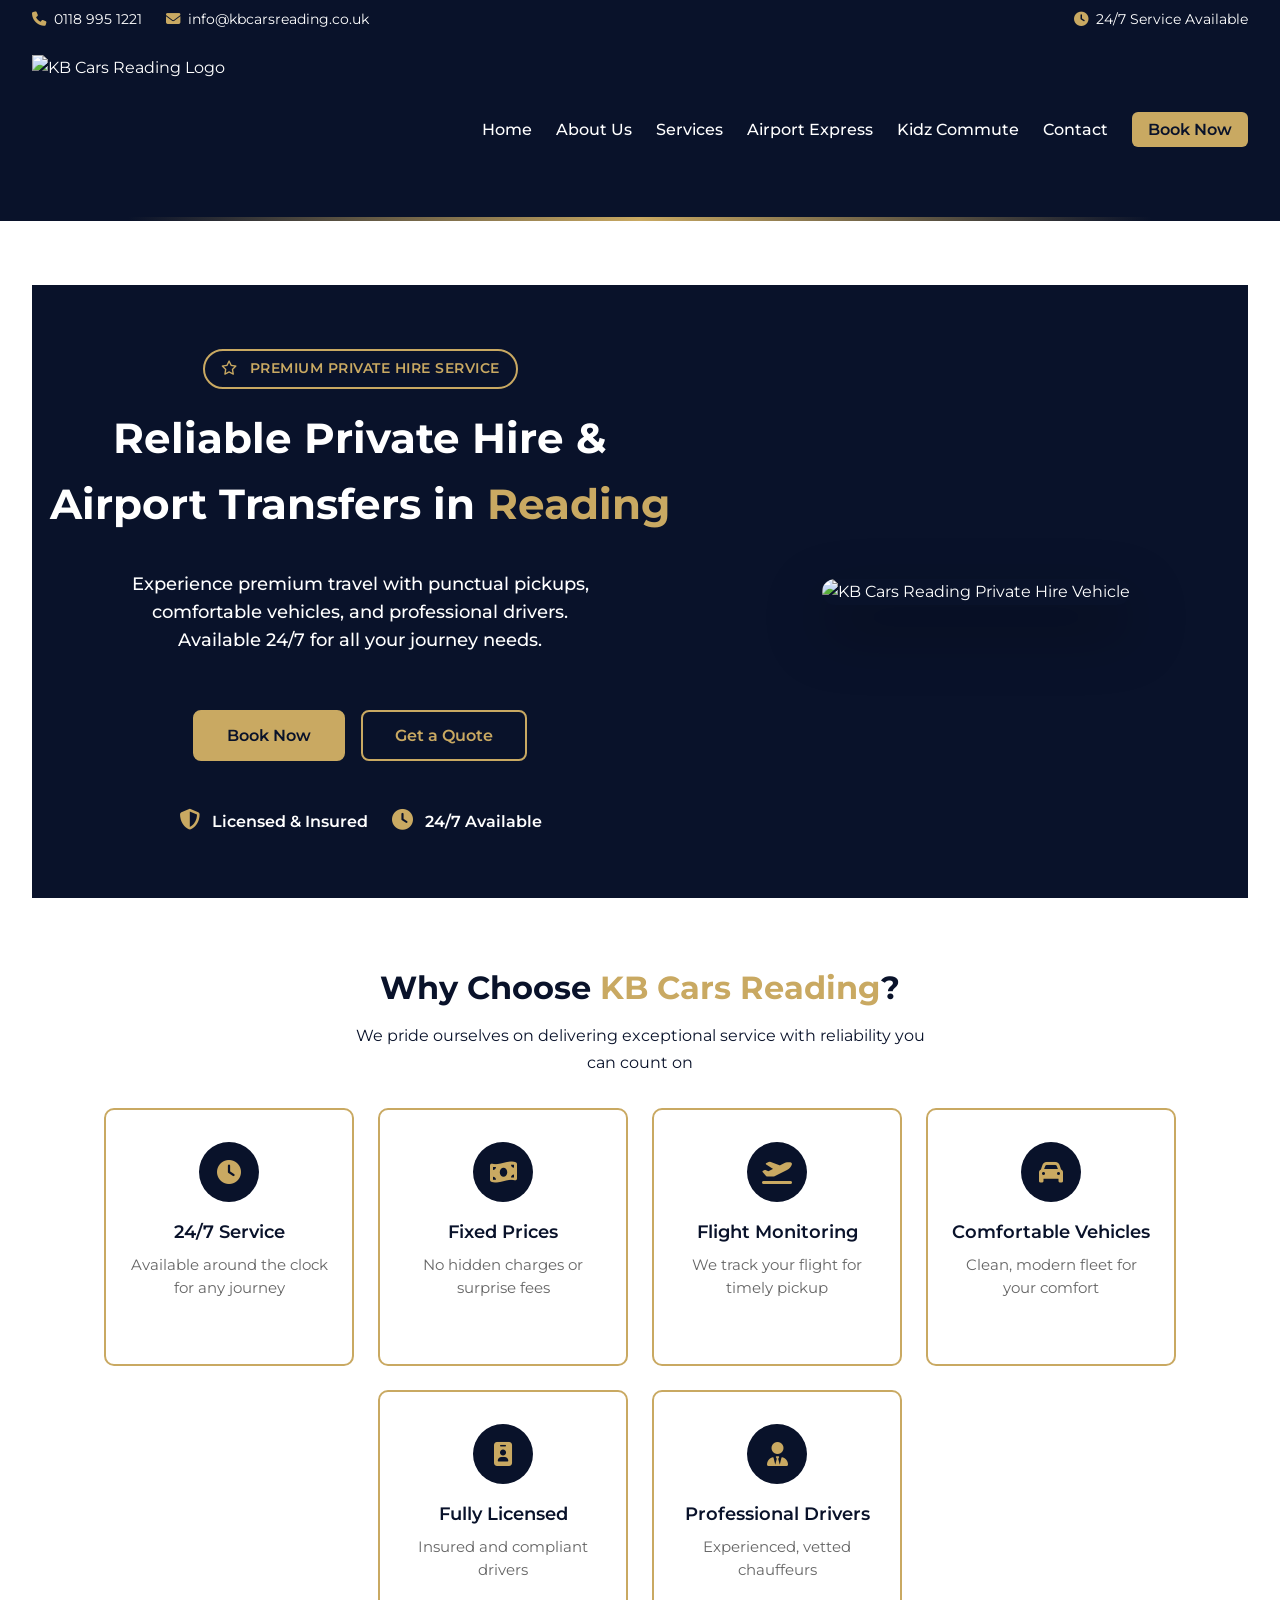
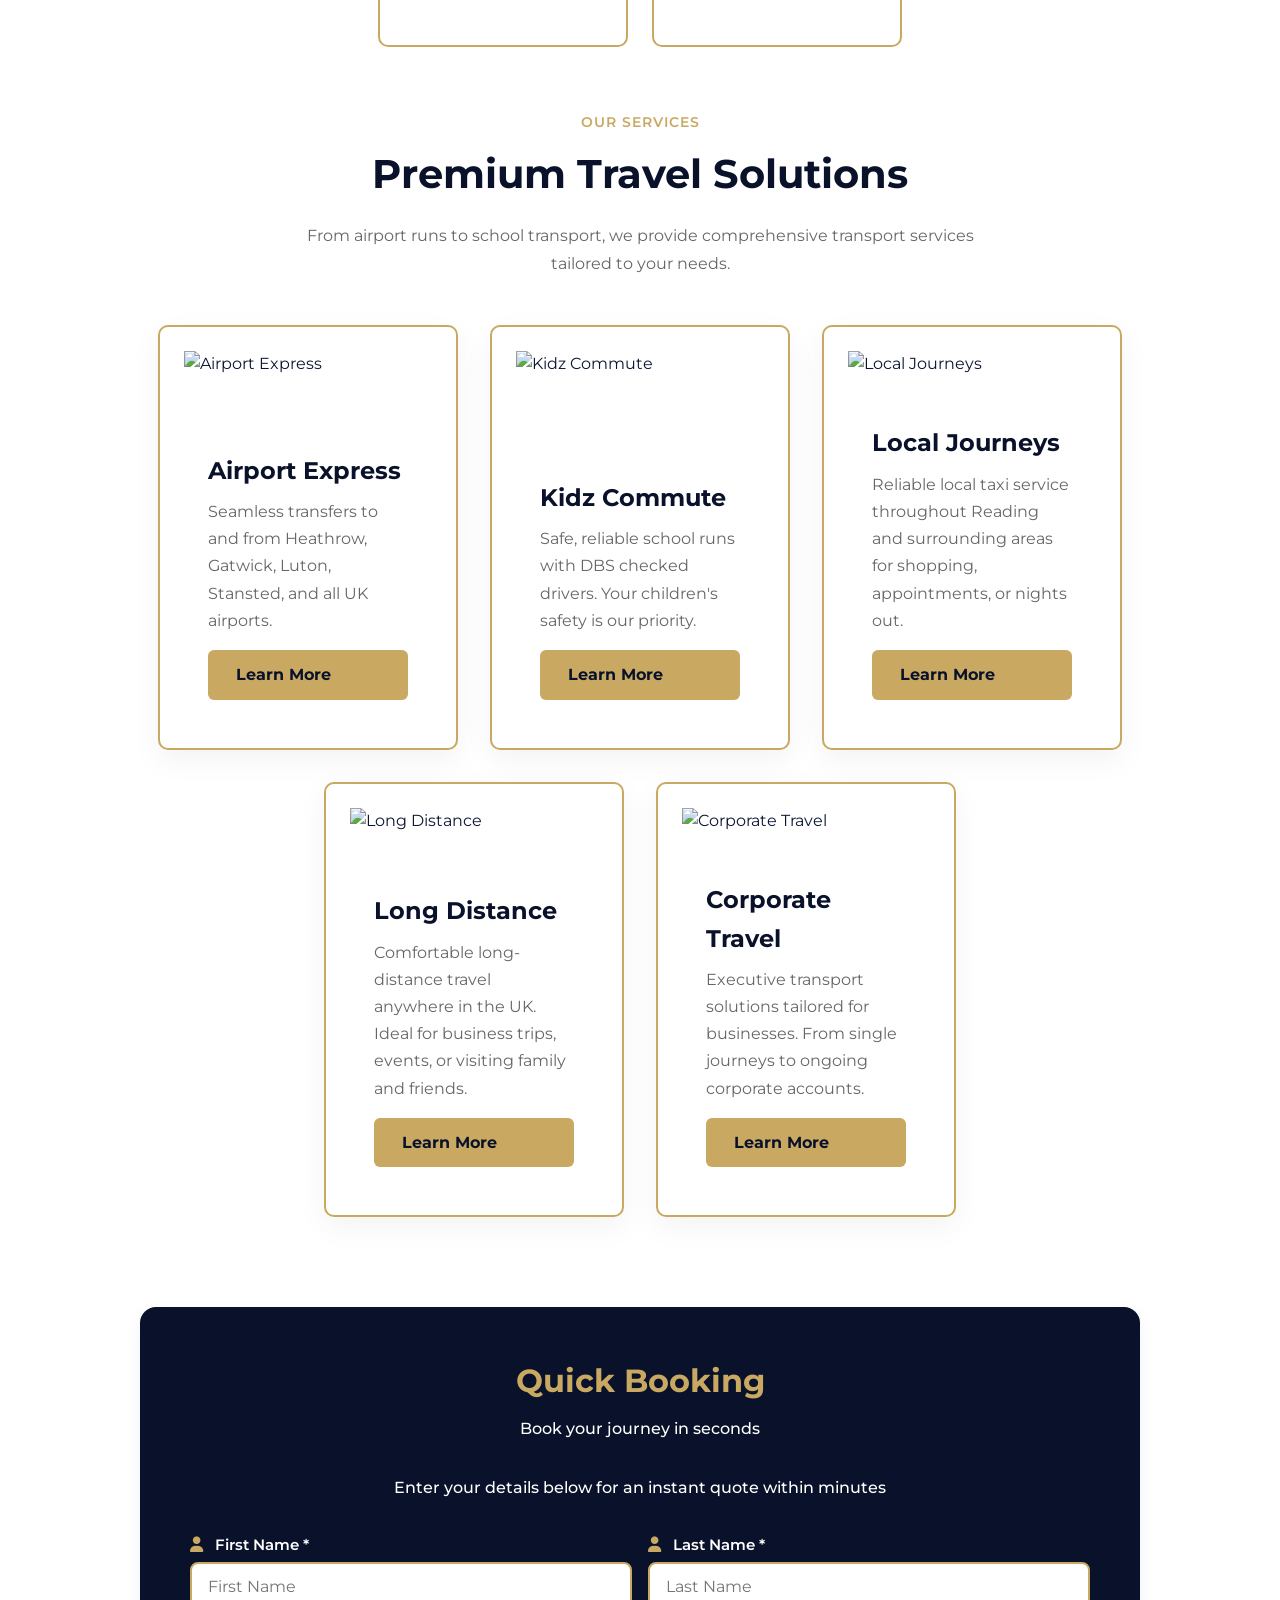
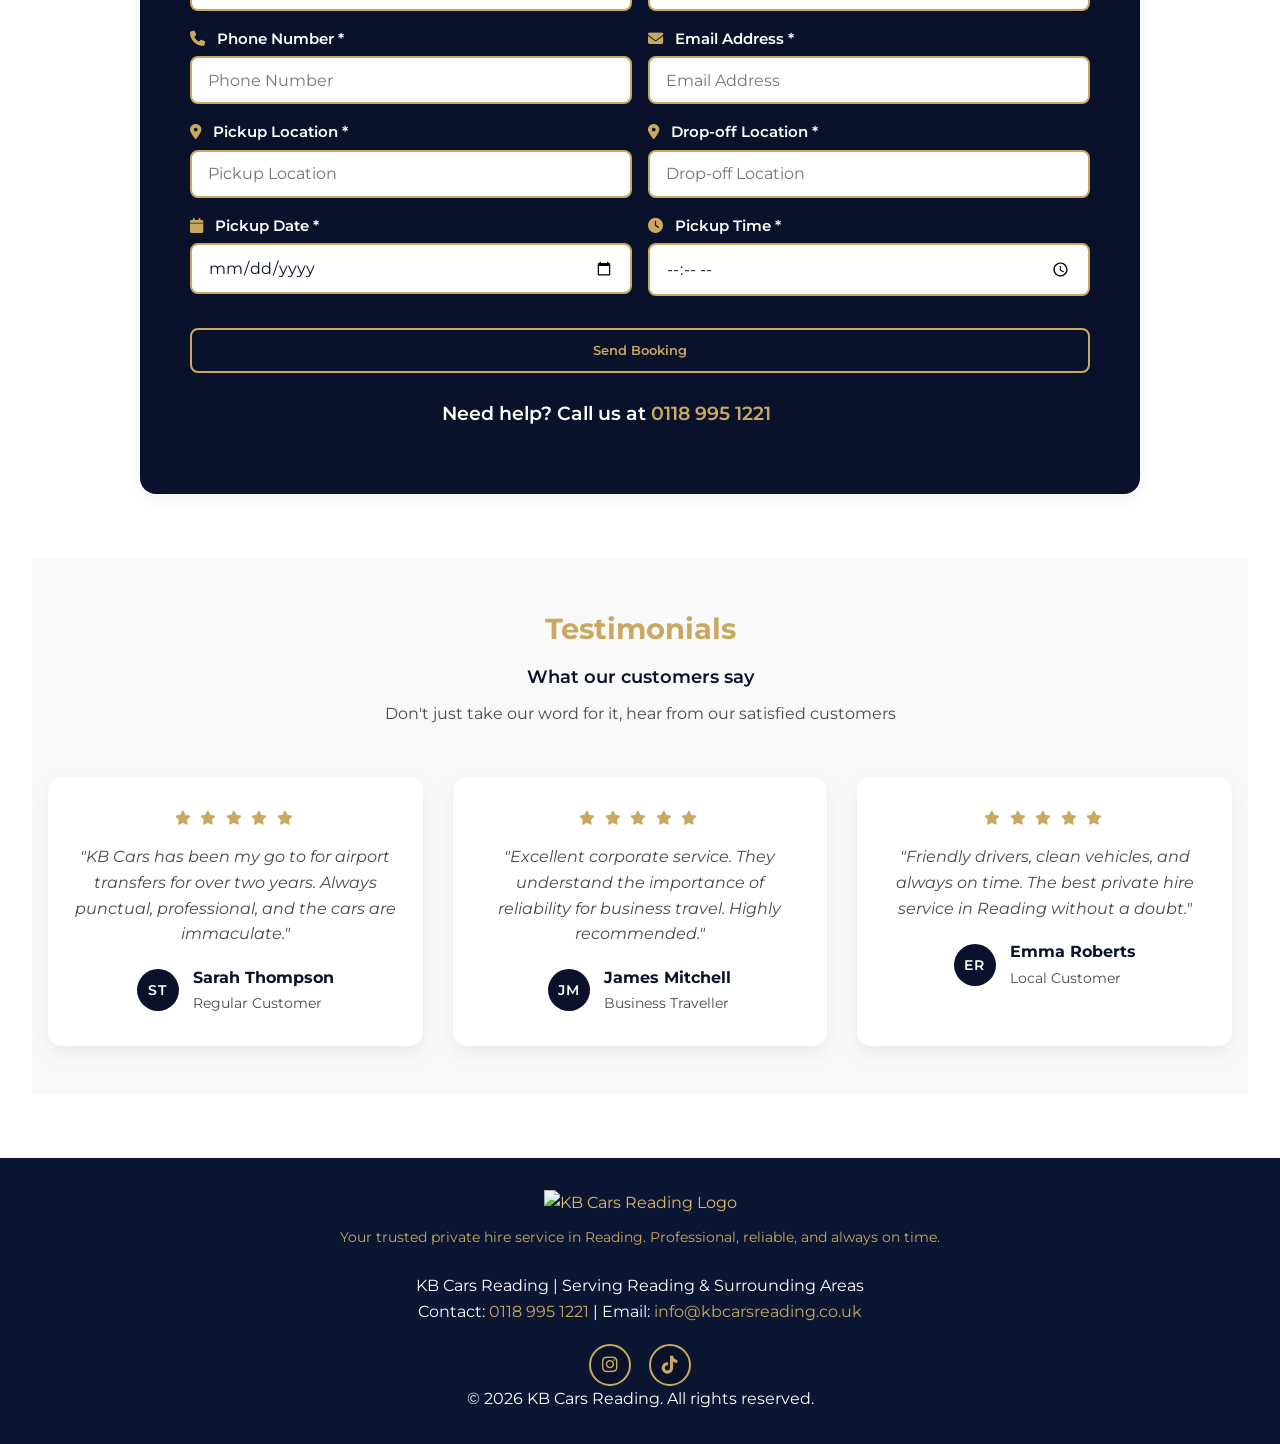
==== index.html @ edf83d4c "Add files via upload" ====
<!DOCTYPE html>
<html lang="en">
<head>
  <meta charset="UTF-8">
  <meta name="viewport" content="width=device-width, initial-scale=1.0">
  <title>KB Cars Reading | Private Hire & Airport Transfers</title>

  <!-- Link CSS -->
  <link rel="stylesheet" href="style.css">

  <!-- Google Fonts -->
  <link rel="stylesheet" href="https://fonts.googleapis.com/css2?family=Montserrat:wght@400;600;700&display=swap">

  <!-- Font Awesome for icons -->
  <link
  rel="stylesheet"
  href="https://cdnjs.cloudflare.com/ajax/libs/font-awesome/6.5.1/css/all.min.css"
  crossorigin="anonymous"
/>

</head>
<body class="page-home">

<!-- TOP INFO BAR -->
<div class="top-bar">
  <div class="top-bar-left">
    <span>
      <i class="fa-solid fa-phone"></i>
      <a href="tel:+441234567890">0118 995 1221</a>
    </span>
    <span>
      <i class="fa-solid fa-envelope"></i>
      <a href="mailto:info@kbcarsreading.co.uk">info@kbcarsreading.co.uk</a>
    </span>
  </div>

  <div class="top-bar-right">
    <i class="fa-solid fa-clock"></i>
    <span>24/7 Service Available</span>
  </div>
</div>


  <!-- HEADER -->
  <header>
<div class="logo">
  <a href="index.html">
    <img src="images/transparent-logo.png" alt="KB Cars Reading Logo">
  </a>
</div>

<nav>
  <ul class="nav-links">
    <li><a href="index.html">Home</a></li>
    <li><a href="about.html">About Us</a></li>
    <li><a href="services.html">Services</a></li>
    <li><a href="airport-express.html">Airport Express</a></li>
    <li><a href="kidz-commute.html">Kidz Commute</a></li>
    <li><a href="contact.html">Contact</a></li>
<li class="nav-book">
  <a href="book-now.html">Book Now</a>
</li>

  </ul>
</nav>

  </header>

  <main>

  <!-- HERO SECTION -->
<section class="home-hero" >


  <div class="hero-container">

    <!-- LEFT COLUMN -->
    <div class="hero-content">
<h5 class="subtitle badge">
  <i class="fa-regular fa-star"></i> Premium Private Hire Service
</h5>

      <h1>
        Reliable Private Hire & Airport Transfers in
        <span class="gold-text">Reading</span>
      </h1>

      <p class="intro">
        Experience premium travel with punctual pickups, comfortable vehicles,
        and professional drivers. Available 24/7 for all your journey needs.
      </p>

      <div class="hero-buttons">
        <a href="book-now.html" class="btn-primary">Book Now</a>
        <a href="contact.html" class="btn-outline">Get a Quote</a>
      </div>

      <div class="hero-trust">
        <div><i class="fa-solid fa-shield-halved gold-icon"></i> Licensed & Insured</div>
        <div><i class="fa-solid fa-clock gold-icon"></i> 24/7 Available</div>
      </div>
    </div>

    <!-- RIGHT COLUMN -->
    <div class="car-long-distance">
      <img src="images/long-distance.png" alt="KB Cars Reading Private Hire Vehicle">
    </div>

  </div>
</section>


  <!-- WHY CHOOSE US -->
  <section class="why-choose">
<h2>Why Choose <span class="gold-text">KB Cars Reading</span>?</h2>

  <p>We pride ourselves on delivering exceptional service with reliability you can count on</p>

  <div class="cards-container">
    <div class="feature-card">
      <div class="icon"><i class="fa-solid fa-clock"></i></div>
      <h3>24/7 Service</h3>
      <p>Available around the clock for any journey</p>
    </div>

    <div class="feature-card">
      <div class="icon"><i class="fa-solid fa-money-bill-wave"></i></div>
      <h3>Fixed Prices</h3>
      <p>No hidden charges or surprise fees</p>
    </div>

    <div class="feature-card">
      <div class="icon"><i class="fa-solid fa-plane-departure"></i></div>
      <h3>Flight Monitoring</h3>
      <p>We track your flight for timely pickup</p>
    </div>

    <div class="feature-card">
      <div class="icon"><i class="fa-solid fa-car"></i></div>
      <h3>Comfortable Vehicles</h3>
      <p>Clean, modern fleet for your comfort</p>
    </div>

    <div class="feature-card">
      <div class="icon"><i class="fa-solid fa-id-badge"></i></div>
      <h3>Fully Licensed</h3>
      <p>Insured and compliant drivers</p>
    </div>

    <div class="feature-card">
      <div class="icon"><i class="fa-solid fa-user-tie"></i></div>
      <h3>Professional Drivers</h3>
      <p>Experienced, vetted chauffeurs</p>
    </div>
  </div>
</section>


  <!-- SERVICES -->
<div class="section-header">
  <h2 class="section-label">Our Services</h2>
  <h2 class="section-title">Premium Travel Solutions</h2>
  <p class="section-description">
    From airport runs to school transport, we provide comprehensive transport services tailored to your needs.
  </p>
</div>


  <!-- Services cards -->
  <div class="services-list">

    <!-- Airport Express -->
    <div class="service-card">
      <div class="service-image">
        <img src="images/airport-express.png" alt="Airport Express">
      </div>
      <div class="service-content">
        <h3>Airport Express</h3>
        <p>Seamless transfers to and from Heathrow, Gatwick, Luton, Stansted, and all UK airports.</p>
        <a href="airport-express.html" class="btn-primary">Learn More</a>
      </div>
    </div>

    <!-- Kidz Commute -->
    <div class="service-card">
      <div class="service-image">
        <img src="images/kidz-commute.png" alt="Kidz Commute">
      </div>
      <div class="service-content">
        <h3>Kidz Commute</h3>
        <p>Safe, reliable school runs with DBS checked drivers. Your children's safety is our priority.</p>
        <a href="kidz-commute.html" class="btn-primary">Learn More</a>
      </div>
    </div>

    <!-- Local Journeys -->
    <div class="service-card">
      <div class="service-image">
        <img src="images/local-journeys.png" alt="Local Journeys">
      </div>
      <div class="service-content">
        <h3>Local Journeys</h3>
        <p>Reliable local taxi service throughout Reading and surrounding areas for shopping, appointments, or nights out.</p>
        <a href="services.html" class="btn-primary">Learn More</a>
      </div>
    </div>

    <!-- Long Distance -->
    <div class="service-card">
      <div class="service-image">
        <img src="images/long-distance.png" alt="Long Distance">
      </div>
      <div class="service-content">
        <h3>Long Distance</h3>
        <p>Comfortable long-distance travel anywhere in the UK. Ideal for business trips, events, or visiting family and friends.</p>
        <a href="services.html" class="btn-primary">Learn More</a>
      </div>
    </div>

    <!-- Corporate Travel -->
    <div class="service-card">
      <div class="service-image">
        <img src="images/corporate-travel.png" alt="Corporate Travel">
      </div>
      <div class="service-content">
        <h3>Corporate Travel</h3>
        <p>Executive transport solutions tailored for businesses. From single journeys to ongoing corporate accounts.</p>
        <a href="services.html" class="btn-primary">Learn More</a>
      </div>
    </div>

  </div>
</section>


  <!-- QUICK BOOKING -->
<section class="service-block">
  <h2>Quick Booking</h2>
  <p class="intro">Book your journey in seconds </p>
  <p class="intro">Enter your details below for an instant quote within minutes</p>

  <form class="quick-booking" 
        action="https://formsubmit.co/bookings@kbcarsreading.co.uk" 
        method="POST">

    <!-- Customer Contact Details -->
    <div class="form-group">
      <label for="first_name"><i class="fa-solid fa-user"></i> First Name *</label>
      <input type="text" id="first_name" name="first_name" placeholder="First Name" required>
    </div>

    <div class="form-group">
      <label for="last_name"><i class="fa-solid fa-user"></i> Last Name *</label>
      <input type="text" id="last_name" name="last_name" placeholder="Last Name" required>
    </div>

    <div class="form-group">
      <label for="phone"><i class="fa-solid fa-phone"></i> Phone Number *</label>
      <input type="tel" id="phone" name="phone" placeholder="Phone Number" required>
    </div>

    <div class="form-group">
      <label for="email"><i class="fa-solid fa-envelope"></i> Email Address *</label>
      <input type="email" id="email" name="email" placeholder="Email Address" required>
    </div>

    <!-- Pickup & Drop-off -->
    <div class="form-group">
      <label for="pickup"><i class="fa-solid fa-location-dot"></i> Pickup Location *</label>
      <input type="text" id="pickup" name="pickup" placeholder="Pickup Location" required>
    </div>

    <div class="form-group">
      <label for="dropoff"><i class="fa-solid fa-map-marker-alt"></i> Drop-off Location *</label>
      <input type="text" id="dropoff" name="dropoff" placeholder="Drop-off Location" required>
    </div>

    <!-- Date & Time -->
    <div class="form-group">
      <label for="date"><i class="fa-solid fa-calendar"></i> Pickup Date *</label>
      <input type="date" id="date" name="date" required>
    </div>

    <div class="form-group">
      <label for="time"><i class="fa-solid fa-clock"></i> Pickup Time *</label>
      <input type="time" id="time" name="time" required>
    </div>


    <!-- Submit -->
    <button class="btn-primary" type="submit">Send Booking</button>
  </form>

  <p class="cta-phone">
    Need help? Call us at <a href="tel:01189951221">0118 995 1221</a>
  </p>
</section>




  <!-- TESTIMONIALS -->
  <section class="light-section">
    <h2>Testimonials</h2>
    <p class="intro">What our customers say</p>
    <p>Don't just take our word for it, hear from our satisfied customers</p>

    <div class="testimonial-grid">
      <div class="testimonial">
        <p>"KB Cars has been my go to for airport transfers for over two years.
           Always punctual, professional, and the cars are immaculate."</p>
<div class="customer">
  <div class="avatar">ST</div>
  <div class="customer-info">
    <strong>Sarah Thompson</strong>
    <span>Regular Customer</span>
  </div>
</div>

      </div>

      <div class="testimonial">
        <p>"Excellent corporate service. They understand the importance of reliability for business travel. 
          Highly recommended."</p>
<div class="customer">
  <div class="avatar">JM</div>
  <div class="customer-info">
    <strong>James Mitchell</strong>
    <span>Business Traveller</span>
  </div>
</div>

      </div>

      <div class="testimonial">
        <p>"Friendly drivers, clean vehicles, and always on time. 
          The best private hire service in Reading without a doubt."</p>
<div class="customer">
  <div class="avatar">ER</div>
  <div class="customer-info">
    <strong>Emma Roberts</strong>
    <span>Local Customer</span>
  </div>
</div>

      </div>
    </div>
  </section>

</main>


  <!-- FOOTER -->
  <footer id="contact">

  <div class="footer-logo">
    <a href="index.html">
      <img src="images/transparent-logo.png" alt="KB Cars Reading Logo">
    </a>
    <p class="footer-tagline">
  Your trusted private hire service in Reading. Professional, reliable, and always on time.
</p>
  </div>



    <p>KB Cars Reading | Serving Reading & Surrounding Areas</p>
    <p>Contact: <a href="tel:+441234567890">0118 995 1221</a> | Email: <a href="mailto:info@kbcarsreading.co.uk">info@kbcarsreading.co.uk</a></p>
    <div class="footer-socials">
  <a href="https://instagram.com/kbcarsreading" target="_blank" aria-label="Instagram">
    <i class="fa-brands fa-instagram"></i>
  </a>

  <a href="https://tiktok.com/@kbcars.reading" target="_blank" aria-label="TikTok">
    <i class="fa-brands fa-tiktok"></i>
  </a>
</div>
    <p>&copy; 2026 KB Cars Reading. All rights reserved.</p>
  </footer>

  <!-- Link JS -->
  <script src="script.js"></script>
</body>
</html>
---- style.css ----
/* RESET */
* {
  margin: 0;
  padding: 0;
  box-sizing: border-box;
  font-family: 'Montserrat', sans-serif;
}

body {
  line-height: 1.6;
  color: #0B1633;
  background-color: #fff;
}
/* TOP INFO BAR */
.top-bar {
  background-color: #09122a; /* slightly darker navy */
  color: #fff;
  font-size: 0.9rem;
  padding: 0.5rem 2rem;
  display: flex;
  justify-content: space-between;
  align-items: center;
}

.top-bar-left {
  display: flex;
  gap: 1.5rem;
  align-items: center;
}

.top-bar-left span,
.top-bar-right {
  display: flex;
  align-items: center;
  gap: 0.5rem;
}

.top-bar a {
  color: #fff;
  text-decoration: none;
}

.top-bar a:hover {
  color: #C9A962; /* gold hover */
}

.top-bar i {
  color: #C9A962; /* gold icons */
  font-size: 0.9rem;
}

a {
  text-decoration: none;
  color: inherit;
}

/* HEADER */
header {
background-color: #09122a;
  color: #fff;
  display: flex;
  justify-content: space-between;
  align-items: center;   /* THIS keeps logo and nav aligned */
  padding: 1rem 2rem;
  position: sticky;
  top: 0;
  z-index: 1000;
}


header .logo img {
  height: 150px;          /* Adjust if needed */
  width: auto;
  display: block;
}


nav ul {
  display: flex;
  gap: 1.5rem;
}

nav ul li a {
  font-weight: 500;
  transition: color 0.3s;
}

nav ul li a:hover {
  color: #C9A962;
}

/* HERO SECTION */
/* HERO SECTION */
.hero {
  background: url('images/hero-image.jpg') center/cover no-repeat;
  color: #fff;
  text-align: center;
  padding: 6rem 2rem;
  position: relative;
}


.hero::after {
  content: '';
  position: absolute;
  top: 0; left: 0;
  width: 100%; height: 100%;
  background: rgba(11, 22, 51, 0.6);
  z-index: 0;
}


.hero-content {
  position: relative;
  z-index: 1;
  max-width: 800px;
  margin: 0 auto;
}

.hero h1 {
  font-size: 2.5rem;
  margin-bottom: 1rem;
}

.hero p {
  font-size: 1.2rem;
  margin-bottom: 2rem;
}

.hero .cta-btn {
  display: inline-block;
  background-color: #C9A962;
  color: #0B1633;
  padding: 0.75rem 1.5rem;
  margin: 0 0.5rem;
  border-radius: 8px;
  font-weight: 600;
  transition: background 0.3s, transform 0.3s;
}

.hero .cta-btn:hover {
  background-color: #C9A962;
  transform: translateY(-2px);
}

/* SERVICES */
.services {
  padding: 4rem 2rem;
  text-align: center;
  background-color: #fff;
}

.services h2 {
  font-size: 2rem;
  margin-bottom: 2rem;
}

.service-cards {
  display: flex;
  flex-wrap: wrap;
  gap: 2rem;
  justify-content: center;
}

.service-card {
  background: #f9f9f9;
  padding: 2rem;
  border-radius: 12px;
  box-shadow: 0 4px 12px rgba(0,0,0,0.05);
  flex: 1 1 250px;
  max-width: 300px;
  transition: transform 0.3s;
}

.service-card:hover {
  transform: translateY(-5px);
}

.service-card h3 {
  margin-bottom: 1rem;
  color: #0B1633;
}

.service-card p {
  color: #555;
}

/* TRUST */
.trust {
  padding: 4rem 2rem;
  background-color: #fefaf5;
  text-align: center;
}

.trust h2 {
  font-size: 2rem;
  margin-bottom: 2rem;
}

.trust-icons {
  display: flex;
  flex-wrap: wrap;
  justify-content: center;
  gap: 2rem;
}

.trust-item {
  display: flex;
  flex-direction: column;
  align-items: center;
  gap: 0.5rem;
  max-width: 150px;
}

.trust-item i {
  font-size: 2rem;
  color: #C9A962;
}

/* BOOKING FORM */
.booking {
  padding: 4rem 2rem;
  text-align: center;
  background-color: #fff;
}

.booking h2 {
  font-size: 2rem;
  margin-bottom: 2rem;
}

.booking form {
  max-width: 600px;
  margin: 0 auto;
  display: grid;
  gap: 1rem;
}

.booking input, .booking select, .booking button {
  padding: 0.75rem 1rem;
  border-radius: 8px;
  border: 1px solid #ccc;
  font-size: 1rem;
  width: 100%;
}

.booking button {
  background-color: #0B1633;
  color: #fff;
  border: none;
  font-weight: 600;
  cursor: pointer;
  transition: background 0.3s;
}

.booking button:hover {
  background-color: #09122a;
}

/* FOOTER */
footer {
  background-color: #0B1633;
  color: #fff;
  padding: 2rem;
  text-align: center;
}

footer a {
  color: #C9A962;
}

/* RESPONSIVE */
@media (max-width: 768px) {
  nav ul {
    flex-direction: column;
    gap: 1rem;
  }

  .service-cards {
    flex-direction: column;
    align-items: center;
  }

  .trust-icons {
    flex-direction: column;
  }
}
@media (max-width: 768px) {
  .top-bar {
    flex-direction: column;
    gap: 0.5rem;
    text-align: center;
  }

  .top-bar-left {
    flex-direction: column;
    gap: 0.3rem;
  }
}
/* ===== GLOBAL PAGE STYLES ===== */

main {
  padding: 4rem 2rem;
  background-color: #ffffff;
}

main h1 {
  font-size: 2.5rem;
  margin-bottom: 1rem;
  color: #09122a;
}

main h2 {
  font-size: 1.8rem;
  margin-bottom: 1rem;
  color: #09122a;
}

main h3 {
  font-size: 1.2rem;
  margin-top: 1.5rem;
  margin-bottom: 0.5rem;
  color: #09122a;
}

main p {
  max-width: 900px;
  margin-bottom: 1rem;
  line-height: 1.7;
  color: #333;
}

/* ===== ABOUT / CONTENT SECTIONS ===== */

.about-section {
  margin-bottom: 3rem;
}

.intro {
  font-size: 1.1rem;
  font-weight: 500;
  max-width: 900px;
}

/* Feature lists */
.about-features,
.mission-list,
.approach-list {
  list-style: none;
  padding: 0;
  margin-top: 1.5rem;
}

.about-features li,
.mission-list li,
.approach-list li {
  margin-bottom: 1rem;
  padding-left: 2rem;
  position: relative;
}

.about-features li i {
  position: absolute;
  left: 0;
  top: 0.3rem;
  color: #C9A962;
}

/* Experience highlight box */
.experience-highlight {
  display: flex;
  align-items: center;
  gap: 1rem;
  background: #f7f7f7;
  padding: 1.2rem 1.5rem;
  border-radius: 12px;
  margin-top: 2rem;
}

.experience-highlight i {
  font-size: 2rem;
  color: #C9A962;
}

/* ===== CTA SECTION ===== */

.about-cta {
  background-color: #09122a;
  color: #fff;
  padding: 3rem 2rem;
  border-radius: 16px;
  text-align: center;
}

.about-cta h2 {
  color: #fff;
}

.about-cta p {
  color: #ddd;
}




/* ===== RESPONSIVE ===== */

@media (max-width: 768px) {
  main {
    padding: 2.5rem 1.5rem;
  }

  main h1 {
    font-size: 2rem;
  }
}
/* ===== SERVICES PAGE ===== */

.services-hero {
  text-align: center;
  margin-bottom: 4rem;
}

.service-stats {
  margin-top: 3rem;
  display: grid;
  grid-template-columns: repeat(auto-fit, minmax(220px, 1fr));
  gap: 1.5rem;
}

.stat-card {
  background: #f8f8f8;
  padding: 1.5rem;
  border-radius: 14px;
  text-align: center;
  box-shadow: 0 4px 12px rgba(0,0,0,0.05);
}

.stat-card i {
  font-size: 1.8rem;
  color: #C9A962;
  margin-bottom: 0.5rem;
}

.stat-card h3 {
  margin-bottom: 0.3rem;
  color: #09122a;
}

/* Service blocks */

.service-block {
  max-width: 1000px;
  margin: 0 auto 4rem auto;
  padding: 2.5rem;
  background: #ffffff;
  border-radius: 16px;
  box-shadow: 0 6px 18px rgba(0,0,0,0.05);
}

.service-block.alt {
  background: #f9f9f9;
}

.service-block h2 {
  margin-bottom: 0.8rem;
}

.service-block p {
  margin-bottom: 1rem;
}

.service-block ul {
  list-style: none;
  padding: 0;
  margin-bottom: 1.5rem;
}

.service-block ul li {
  padding-left: 1.8rem;
  margin-bottom: 0.6rem;
  position: relative;
}

.service-block ul li::before {
  content: "✔";
  position: absolute;
  left: 0;
  color: #C9A962;
  font-weight: bold;
}

/* Buttons */

.btn-secondary {
  display: inline-block;
  background: #09122a;
  color: #fff;
  padding: 0.6rem 1.4rem;
  border-radius: 8px;
  font-weight: 600;
  transition: all 0.3s;
}

.btn-secondary:hover {
  background: #0B1633;
  transform: translateY(-2px);
}

/* CTA */

.services-cta {
  background: #09122a;
  color: #fff;
  text-align: center;
  padding: 4rem 2rem;
  border-radius: 20px;
  margin-top: 5rem;
}

.services-cta h2 {
  color: #fff;
}

.services-cta p {
  color: #ddd;
}

.cta-buttons {
  margin-top: 1.5rem;
  display: flex;
  gap: 1rem;
  justify-content: center;
  flex-wrap: wrap;
}


/* ===== SERVICE PAGES ===== */

.services-hero {
  background: #0b1633;
  color: #fff;
  padding: 4rem 2rem;
  text-align: center;
}

.services-hero .tagline {
  color: #C9A962;
  font-weight: 600;
  letter-spacing: 1px;
  text-transform: uppercase;
}

.services-hero h1 {
  font-size: 2.5rem;
  margin: 1rem 0;
}

.services-hero .intro {
  max-width: 700px;
  margin: 0 auto 2rem;
  font-size: 1.1rem;
}

.hero-actions {
  display: flex;
  justify-content: center;
  gap: 1rem;
  flex-wrap: wrap;
}

/* Feature Grid */
.features-grid {
  display: grid;
  grid-template-columns: repeat(auto-fit, minmax(220px, 1fr));
  gap: 2rem;
}

.feature {
  text-align: center;
}

.feature i {
  font-size: 2rem;
  color: #C9A962;
  margin-bottom: 1rem;
}

/* Airports */
.airports-grid {
  display: grid;
  grid-template-columns: repeat(auto-fit, minmax(240px, 1fr));
  gap: 2rem;
}

.airport-card {
  background: #fff;
  padding: 2rem;
  border-radius: 12px;
  box-shadow: 0 10px 30px rgba(0,0,0,0.08);
}

/* Steps */
.steps {
  display: grid;
  grid-template-columns: repeat(auto-fit, minmax(220px, 1fr));
  gap: 2rem;
  text-align: center;
}

.step span {
  display: inline-block;
  background: #C9A962;
  color: #0b1633;
  font-weight: 700;
  padding: 0.5rem 1rem;
  border-radius: 50px;
  margin-bottom: 1rem;
}

/* Included List */
.included-list {
  max-width: 700px;
  margin: 0 auto;
  list-style: none;
}

.included-list li {
  padding: 0.5rem 0;
  position: relative;
  padding-left: 1.5rem;
}

.included-list li::before {
  content: "✓";
  color: #C9A962;
  position: absolute;
  left: 0;
}

/* CTA */
.services-cta {
  background: #0b1633;
  color: #fff;
  text-align: center;
  padding: 4rem 2rem;
}

.services-cta .cta-phone {
  margin-top: 1rem;
  color: #C9A962;
}
/* ===== ACTIVE NAV LINK ===== */

.nav-links a.active {
  color: #C9A962;
  position: relative;
}

.nav-links a.active::after {
  content: "";
  position: absolute;
  left: 0;
  bottom: -6px;
  width: 100%;
  height: 2px;
  background-color: #C9A962;
  border-radius: 2px;
}
/* ===== OTHER STYLES ABOVE ===== */

/* Hover effect for service cards */
.airport-card:hover {
  transform: translateY(-5px);
  transition: transform 0.3s ease;
}
/* ===== FORM INPUT STYLING ===== */

.contact-form input,
.contact-form select,
.contact-form textarea {
  width: 100%;
  padding: 0.75rem 1rem;
  margin: 0.5rem 0;
  border: 1px solid #ccc;
  border-radius: 8px;
  font-size: 1rem;
  transition: all 0.3s ease;
  font-family: 'Montserrat', sans-serif;
}

.contact-form input:focus,
.contact-form select:focus,
.contact-form textarea:focus {
  outline: none;
  border-color: #C9A962; /* gold accent */
  box-shadow: 0 0 8px rgba(201, 162, 77, 0.4); /* subtle gold glow */
}



.contact-form textarea {
  min-height: 120px;
  resize: vertical;
}
/* ===== SERVICE TYPE BUBBLES ===== */

.service-type-options {
  display: flex;
  flex-wrap: wrap;
  gap: 1rem;
  margin-bottom: 1rem;
}

.service-type-options input[type="radio"] {
  display: none; /* hide the radio button */
}

.service-type-options .service-option {
  display: flex;
  flex-direction: column;
  align-items: center;
  justify-content: center;
  background-color: #0b1633; /* navy background */
  color: #f0f0f0; /* light grey text */
  padding: 1.5rem 1rem;
  border-radius: 12px;
  cursor: pointer;
  min-width: 120px;
  text-align: center;
  transition: all 0.3s ease;
  font-family: 'Montserrat', sans-serif;
  flex: 1 1 120px;
}

.service-type-options .service-option i {
  font-size: 2rem;
  margin-bottom: 0.5rem;
}

.service-type-options .service-option span {
  font-weight: 600;
}

/* Hover effect */
.service-type-options .service-option:hover {
  filter: brightness(1.15);
}

/* Selected state */
.service-type-options input[type="radio"]:checked + label {
  background-color: #C9A962; /* gold */
  color: #0b1633;
  font-weight: 700;
  box-shadow: 0 5px 15px rgba(0,0,0,0.15);
}
.service-type-options .service-option:hover {
  transform: scale(1.05);
}
/* ===== SERVICE TYPE BUBBLES ===== */
.service-type-options {
  display: flex;
  flex-wrap: wrap;
  gap: 1rem;
  margin-bottom: 1rem;
}

.service-type-options input[type="radio"] {
  display: none; /* hide radio button */
}

.service-type-options .service-option {
  display: flex;
  flex-direction: column;
  align-items: center;
  justify-content: center;
  background-color: #0b1633; /* navy background */
  color: #f0f0f0; /* light grey text */
  padding: 1.5rem 1rem;
  border-radius: 12px;
  cursor: pointer;
  min-width: 120px;
  text-align: center;
  transition: all 0.3s ease;
  font-family: 'Montserrat', sans-serif;
  flex: 1 1 120px;
}

.service-type-options .service-option i {
  font-size: 2rem;
  margin-bottom: 0.5rem;
}

.service-type-options .service-option span {
  font-weight: 600;
}

/* Hover effect */
.service-type-options .service-option:hover {
  filter: brightness(1.15);
  transform: scale(1.05);
}

/* Selected state */
.service-type-options input[type="radio"]:checked + label {
  background-color: #C9A962; /* gold */
  color: #0b1633;
  font-weight: 700;
  box-shadow: 0 5px 15px rgba(0,0,0,0.15);
}
/* ===== HERO SECTION / PAGE HEADER ===== */
.services-hero {
  background-color: #09122a; /* match main header */
  color: #ffffff;             /* white text for contrast */
  padding: 3rem 1rem;
  text-align: center;
  font-family: 'Montserrat', sans-serif;
}

.services-hero h1 {
  font-size: 2.5rem;
  margin-bottom: 1rem;
}

.services-hero p {
  font-size: 1.1rem;
  max-width: 700px;
  margin: 0 auto;
  color: #f0f0f0; /* lighter white for subtext */
}
.gold-text {
  color: #C9A962; /* metallic gold accent */
}
/* ===== FORM ROWS FOR TWO-COLUMN LAYOUT ===== */
.booking-form .form-row {
  display: flex;
  gap: 1rem;
  flex-wrap: wrap; /* wraps on small screens */
  margin-bottom: 1rem;
}

/* ===== FORM ROWS FOR TWO-COLUMN LAYOUT ===== */
.booking-form .form-row {
  display: flex;
  gap: 1rem;
  flex-wrap: wrap; /* wraps on small screens */
  margin-bottom: 1rem;
}

.booking-form .form-row .form-group {
  flex: 1 1 calc(50% - 0.5rem); /* two equal columns */
  display: flex;
  flex-direction: column;
}

.booking-form .form-row .form-group input,
.booking-form .form-row .form-group textarea {
  flex: 1;
  box-sizing: border-box;
  padding: 0.6rem 0.8rem;
  font-size: 1rem;
  border-radius: 6px;
  border: 1px solid #ccc;
}

.booking-form .form-row .form-group input:focus,
.booking-form .form-row .form-group textarea:focus {
  border-color: #C9A962;
  box-shadow: 0 0 8px rgba(201, 162, 77, 0.4);
}

/* For single column rows (like textarea or email row) */
.booking-form .form-row.single .form-group {
  flex: 1 1 100%;
}


/* Optional: maintain previous hover/focus styling */
.booking-form input:focus,
.booking-form textarea:focus {
  border-color: #C9A962;
  box-shadow: 0 0 8px rgba(201, 162, 77, 0.4);
}
.gold-icon {
  color: #C9A962 !important; /* gold */
  font-size: 1.3rem;          /* slightly larger than text */
  margin-right: 0.5rem;
}
.booking-form h3 {
  display: flex;
  align-items: center;
  gap: 0.5rem; /* space between icon and text */
  font-size: 1.2rem;
  font-weight: 600;
  margin-bottom: 0.5rem;
}
/* ===== FORM LABELS ===== */
.booking-form label {
  display: block;
  font-weight: 600;
  font-size: 0.95rem;
  margin-bottom: 0.25rem;
  color: #09122a; /* dark navy for text */
}
.home-hero {
  background: #09122a;
  color: #fff;
  text-align: center;
  padding: 4rem 1rem;
}

.subtitle {
  text-transform: uppercase;
  letter-spacing: 2px;
  color: #C9A962;
  font-size: 0.85rem;
}





.hero-trust {
  margin-top: 2rem;
  display: flex;
  justify-content: center;
  gap: 2rem;
}

.features-grid,
.services-grid,
.testimonial-grid {
  display: grid;
  grid-template-columns: repeat(auto-fit, minmax(220px, 1fr));
  gap: 1.5rem;
}

.service-card,
.testimonial {
  background: #fff;
  padding: 1.5rem;
  border-radius: 10px;
  box-shadow: 0 10px 30px rgba(0,0,0,0.05);
}

.light-section {
  background: #f9f9f9;
  padding: 3rem 1rem;
}

.home-cta {
  background: #09122a;
  color: #fff;
  text-align: center;
  padding: 3rem 1rem;
}
/* ===== TWO COLUMN HERO ===== */
.home-hero {
  background: #09122a;
  padding: 4rem 1rem;
  color: #ffffff;
}

.hero-container {
  max-width: 1200px;
  margin: 0 auto;
  display: grid;
  grid-template-columns: 1.1fr 0.9fr;
  gap: 3rem;
  align-items: center;
}

.hero-content h1 {
  font-size: 2.6rem;
  margin-bottom: 1rem;
}

.hero-content .intro {
  max-width: 520px;
}

.car-long-distance img {
  width: 100%;
  max-width: 520px;
  border-radius: 16px;
  box-shadow: 0 25px 60px rgba(0, 0, 0, 0.35);
}


/* HERO TRUST */
.hero-trust {
  display: flex;
  gap: 1.5rem;
  margin-top: 2rem;
  font-weight: 600;
}

/* RESPONSIVE */
@media (max-width: 900px) {
  .hero-container {
    grid-template-columns: 1fr;
    text-align: center;
  }

  .hero-image {
    margin-top: 2rem;
  }

  .hero-trust {
    justify-content: center;
  }
}
.hero-content h1,
.hero-content h5,
.hero-content p.intro {
  color: #ffffff; /* ensures text is visible on navy background */
}

.gold-text {
  color: #C9A962; /* your premium gold accent */
}

/* ===== HERO BUTTONS - BOOK NOW & GET A QUOTE ===== */
.hero-buttons {
  display: flex;
  gap: 1rem;                /* space between buttons */
  justify-content: center;   /* center buttons horizontally */
  margin-top: 1.5rem;
  flex-wrap: wrap;           /* ensures responsiveness on smaller screens */
}


.hero-buttons a.btn-primary,
.hero-buttons a.btn-outline {
  display: inline-flex;       /* align icon/text vertically if any */
  align-items: center;
  justify-content: center;
  padding: 0.85rem 2rem;      /* same padding for both */
  font-size: 1rem;            /* uniform font size */
  font-weight: 600;           /* consistent weight */
  border-radius: 8px;
  text-decoration: none;
  min-width: 140px;           /* optional: equal width for both buttons */
  line-height: 1.2;
  box-sizing: border-box;
  transition: all 0.3s ease;
}

/* Book Now - solid gold button */
.hero-buttons a.btn-primary {
  background-color: #C9A962;  /* your new gold */
  color: #09122a;              /* navy text */
  border: 2px solid #C9A962;
}

/* Get a Quote - navy button with gold border */
.hero-buttons a.btn-outline {
  background-color: #09122a;
  color: #C9A962;
  border: 2px solid #C9A962;
}

/* Hover effect for both buttons */
.hero-buttons a.btn-primary:hover,
.hero-buttons a.btn-outline:hover {
  background-color: #b8972b;  /* slightly darker gold */
  color: #09122a;
  transform: translateY(-2px);
}
/* ===== GOLD BADGE SUBTITLE ===== */
.hero-content {
  display: flex;
  flex-direction: column;  /* stack elements vertically */
  align-items: center;     /* center everything horizontally */
  justify-content: center; /* optional, vertical alignment if needed */
  text-align: center;      /* centers all text lines */
  gap: 1rem;               /* spacing between badge, headline, paragraph, buttons */
}
.hero-content p.intro {
  color: #ffffff;       /* visible on navy background */
  font-size: 1.1rem;
  line-height: 1.6;
  max-width: 480px;     /* keeps it readable, not screen-wide */
  text-align: center;   /* ensure it centers even if inside hero-content */
}
.hero-content .badge i {
  margin-right: 0.5rem; /* space between star and text */
  color: #C9A962;       /* gold star */
}
.hero-content .badge {
  display: inline-block;
  background-color: #09122a;   /* navy background */
  color: #C9A962;              /* gold text */
  border: 2px solid #C9A962;   /* gold circular outline */
  border-radius: 50px;          /* pill/circular shape */
  padding: 0.4rem 1rem;         /* adjust for desired size */
  font-size: 0.9rem;
  font-weight: 600;
  text-transform: uppercase;
  letter-spacing: 0.5px;
}
header::after {
  content: "";
  position: absolute;
  bottom: 0;           /* stick to bottom of header */
  left: 0;
  width: 100%;
  height: 4px;         /* thickness of line */
  background: linear-gradient(to right, transparent 10%, #C9A962 50%, transparent 90%);
  pointer-events: none; /* ensures it doesn’t block clicks on buttons/nav */
}
nav ul.nav-links {
  list-style: none;  /* removes bullets */
  margin: 0;
  padding: 0;
  display: flex;
  gap: 1.5rem;       /* spacing between links */
}
nav ul.nav-links li a {
  text-decoration: none;
  color: #ffffff;    /* default link color on header */
  font-weight: 500;
  transition: color 0.3s ease;
}

nav ul.nav-links li a:hover {
  color: #C9A962;   /* gold on hover */
}
.nav-book a {
  background-color: #C9A962;
  color: #09122a;
  padding: 0.5rem 1rem;
  border-radius: 6px;
  transition: background 0.3s ease;
}

.nav-book a:hover {
  background-color: #b8972b;
}
/* Book Now button in nav */
header nav ul.nav-links li.nav-book a {
  background-color: #C9A962 !important; /* gold background */
  color: #09122a !important;            /* navy/blue text */
  padding: 0.5rem 1rem;
  border-radius: 6px;
  font-weight: 600;
  text-decoration: none;
  transition: background 0.3s ease, color 0.3s ease;
}

/* Hover effect for Book Now button */
header nav ul.nav-links li.nav-book a:hover {
  background-color: #b8972b !important; /* slightly darker gold */
  color: #09122a !important;            /* keep navy text */
}
/* Container */
.why-choose {
  text-align: center;
  padding: 4rem 1rem;
  background-color: #ffffff;  /* white background for contrast */
}

.why-choose h2 {
  font-size: 2rem;
  color: #09122a;
  margin-bottom: 0.5rem;
}

.why-choose p {
  color: #09122a;
  max-width: 600px;
  margin: 0 auto 2rem auto;
}

/* Flex container for cards */
.cards-container {
  display: flex;
  flex-wrap: wrap;
  gap: 1.5rem;
  justify-content: center;
}

/* Individual card */
.feature-card {
  flex: 1 1 150px;           /* grow/shrink, minimum width */
  max-width: 200px;
  border: 2px solid #C9A962; /* gold border */
  border-radius: 10px;
  padding: 2rem 1rem;
  text-align: center;
  background-color: #ffffff;  /* stays white */
  cursor: default;            /* not clickable */
  transition: none;           /* card itself has no hover effect */
}

/* Icon styling */
.feature-card .icon {
  width: 60px;
  height: 60px;
  margin: 0 auto 1rem auto;
  border-radius: 50%;
  background-color: #09122a; /* navy background */
  display: flex;
  align-items: center;
  justify-content: center;
  color: #C9A962;            /* gold icon */
  font-size: 1.5rem;
  transition: all 0.3s ease; /* smooth color swap */
}
/* Smooth transition */
.feature-card {
  transition: transform 0.25s ease, box-shadow 0.25s ease;
}

/* Floating hover effect */
.feature-card:hover {
  transform: translateY(-6px);
  box-shadow: 0 12px 25px rgba(0, 0, 0, 0.08);
}


/* Hover icon when hovering anywhere on the card */
.feature-card:hover .icon {
  background-color: #C9A962; /* gold circle */
  color: #09122a;            /* navy icon */
}

/* Card text */
.feature-card h3 {
  color: #09122a;
  font-size: 1rem;
  font-weight: 600;
  margin-top: 0.5rem;
}
/* Description under each card title */
.feature-card p {
  color: #666666;   /* medium grey */
  font-size: 0.9rem;
  margin-top: 0.5rem;
}
.gold-text {
  color: #C9A962;  /* your gold color */
}
/* Section small label in gold */
.section-label {
  color: #C9A962;
  font-weight: 600;
  text-transform: uppercase;
  letter-spacing: 1px;
  font-size: 0.9rem;
  margin-bottom: 0.5rem;
  text-align: center; /* CENTER IT */
}

/* Large heading in blue */
.section-title {
  color: #09122a;
  font-size: 2.5rem;
  font-weight: 700;
  text-align: center; /* CENTER IT */
  margin-bottom: 1rem;
}

/* Description in grey */
.section-description {
  color: #666666;
  font-size: 1rem;
  text-align: center; /* CENTER IT */
  max-width: 700px;
  margin: 0 auto 3rem auto;
}


/* Service cards container */
.services-list {
  display: flex;
  flex-direction: column;
  gap: 2rem;
}

/* Individual service card */
.service-card {
  display: flex;
  flex-direction: row;
  align-items: center;
  border: 2px solid #C9A962; /* gold border */
  border-radius: 10px;
  overflow: hidden;
  background-color: #ffffff;
}

/* Reverse card layout for alternating sides */
.service-card.reverse-card {
  flex-direction: row-reverse;
}

/* Image side */
.service-image {
  flex: 1;
  min-width: 150px;
  max-width: 300px;
  overflow: hidden;
}

.service-image img {
  width: 100%;
  height: 100%;
  object-fit: cover;
  display: block;
}

/* Content side */
.service-content {
  flex: 2;
  padding: 2rem;
}

.service-content h3 {
  font-size: 1.5rem;
  color: #09122a;
  margin-bottom: 0.5rem;
}

.service-content p {
  font-size: 1rem;
  color: #666666;
  margin-bottom: 1rem;
}

.service-content .btn-primary {
  display: inline-block;
  margin-top: 0.5rem;
}
/* Reset box-sizing */
* {
  box-sizing: border-box;
}

/* Services container */
.services-list {
  display: flex;
  flex-direction: row;  /* important! ensures horizontal layout */
  flex-wrap: wrap;      /* allow wrapping to next line */
  gap: 2rem;
  justify-content: center;
}

/* Individual service card */
.service-card {
  width: calc(33.333% - 1rem);  /* 3 per row minus gap */
  min-width: 250px;              /* prevents cards from shrinking too small */
  display: flex;
  flex-direction: row;           /* image + text side by side */
  align-items: center;
  border: 2px solid #C9A962;
  border-radius: 10px;
  overflow: hidden;
  background-color: #ffffff;

  /* remove any previous flex-grow/shrink */
  flex: 0 0 auto;
}
.service-card.reverse-card {
  flex-direction: row-reverse;
}



@media screen and (max-width: 900px) {
  .service-card {
    flex: 1 1 100%;         /* full width on mobile */
    flex-direction: column; /* stack image above text */
  }

  .service-card.reverse-card {
    flex-direction: column;
  }

  .service-image {
    max-width: 100%;
  }
}

/* Section small label in gold */
.section-label {
  color: #C9A962;
  font-weight: 600;
  text-transform: uppercase;
  letter-spacing: 1px;
  font-size: 0.9rem;
  margin-bottom: 0.5rem;
  text-align: center;
}

/* Large heading in blue */
.section-title {
  color: #09122a;
  font-size: 2.5rem;
  font-weight: 700;
  text-align: center;
  margin-bottom: 1rem;
}

/* Description in grey */
.section-description {
  color: #666666;
  font-size: 1rem;
  text-align: center;
  max-width: 700px;
  margin: 0 auto 3rem auto;
}

/* Container for cards */
.services-list {
  display: flex;
  flex-wrap: wrap;
  gap: 2rem;
  justify-content: center;
}

/* Individual card */
.service-card {
  width: calc(33.333% - 1rem);  /* 3 cards per row */
  border: 2px solid #C9A962;
  border-radius: 10px;
  background-color: #ffffff;
  overflow: hidden;
  display: flex;
  flex-direction: column;       /* vertical layout: image on top */
  transition: transform 0.3s ease;
}

.service-card:hover {
  transform: translateY(-5px);
}

/* Image takes top half */
.service-card .service-image {
  width: 100%;
  height: 200px; /* fixed height for all images */
  overflow: hidden;
}

.service-card .service-image img {
  width: 100%;
  height: 100%;
  object-fit: cover;
  display: block;
}

.service-card .service-content {
  padding: 1.5rem;
  display: flex;
  flex-direction: column;
  justify-content: flex-start; /* let content grow naturally */
}

.services-list {
  display: flex;
  flex-wrap: wrap;
  gap: 2rem;
  justify-content: center;
  align-items: stretch; /* ensures all cards same height per row */
}
@media screen and (max-width: 900px) {
  .service-card {
    width: 100%;
  }
}

.service-card .service-content h3 {
  font-size: 1.5rem;
  color: #09122a;
  margin-bottom: 0.5rem;
}

.service-card .service-content p {
  font-size: 1rem;
  color: #666666;
  margin-bottom: 1rem;
}

.service-card .service-content .btn-primary {
  display: inline-block;
  margin-top: auto;
}

/* Mobile stacking */
@media screen and (max-width: 900px) {
  .service-card {
    width: 100%;
  }
}
.section-header {
  text-align: center;    /* center everything inside */
  margin-bottom: 3rem;   /* spacing before the cards */
}

.section-label {
  color: #C9A962;
  font-weight: 600;
  text-transform: uppercase;
  letter-spacing: 1px;
  font-size: 0.9rem;
  margin-bottom: 0.5rem;
}

.section-title {
  color: #09122a;
  font-size: 2.5rem;
  font-weight: 700;
  margin-bottom: 1rem;
}

.section-description {
  color: #666666;
  font-size: 1rem;
  max-width: 700px;
  margin: 0 auto; /* keep description centered and narrow */
}

/* ===============================
   Booking Form with Theme Background
=================================*/

/* Section styling */
.service-block {
  background-color: #09122a; /* themed navy background */
  padding: 3rem 1rem;
  text-align: center;
  margin-top: 90px;
}
@media (max-width: 768px) {
  .service-block {
    margin-top: 60px;
  }
}


.service-block h2 {
  color: #C9A962; /* gold heading */
  font-size: 2rem;
  margin-bottom: 0.5rem;
}

.service-block p.intro {
  color: #ffffff; /* white intro */
  font-size: 1rem;
  margin-bottom: 2rem;
  max-width: 600px;
  margin-left: auto;
  margin-right: auto;
}

/* Form container */
.quick-booking {
  display: flex;
  flex-wrap: wrap;
  gap: 1rem;
  justify-content: center;
  max-width: 900px;
  margin: 0 auto;
}

/* Form group with label & icon */
.form-group {
  flex: 1 1 45%;
  display: flex;
  flex-direction: column;
  align-items: flex-start;
  color: #ffffff; /* white labels */
}

.form-group label {
  margin-bottom: 0.3rem;
  font-weight: 600;
  font-size: 0.95rem;
}

.form-group label i {
  margin-right: 0.5rem;
  color: #C9A962; /* gold icons */
}

/* Inputs and textarea */
.quick-booking input,
.quick-booking select,
.quick-booking textarea {
  width: 100%;
  padding: 0.8rem 1rem;
  border: 2px solid #C9A962; /* gold border */
  border-radius: 8px;
  font-size: 1rem;
  color: #09122a; /* text inside input is navy */
  background-color: #ffffff; /* white input for contrast */
  transition: border 0.3s, box-shadow 0.3s;
}

.quick-booking input:focus,
.quick-booking select:focus,
.quick-booking textarea:focus {
  border-color: #D4AF37; /* slightly brighter gold on focus */
  box-shadow: 0 0 5px rgba(201, 169, 98, 0.5);
  outline: none;
}

/* Textarea special requests */
textarea {
  resize: vertical;
}

/* Submit button */
.quick-booking .btn-primary {
  flex: 1 1 100%;
  background-color: #09122a; /* navy */
  color: #C9A962; /* gold text */
  font-weight: 600;
  padding: 0.8rem 1.5rem;
  border: 2px solid #C9A962;
  border-radius: 8px;
  cursor: pointer;
  transition: all 0.3s ease;
  margin-top: 1rem;
}

.quick-booking .btn-primary:hover {
  background-color: #C9A962; /* gold background */
  color: #09122a; /* navy text */
  border-color: #09122a;
  transform: translateY(-2px);
}

/* Phone CTA */
.service-block .cta-phone {
  margin-top: 1.5rem;
  font-weight: 600;
  color: #ffffff;
}

.service-block .cta-phone a {
  color: #C9A962;
  text-decoration: none;
}

.service-block .cta-phone a:hover {
  text-decoration: underline;
}

/* Responsive adjustments */
@media (max-width: 768px) {
  .form-group {
    flex: 1 1 100%; /* stack all fields on smaller screens */
  }
}


/* TESTIMONIAL SECTION */
.light-section {
  text-align: center;
}

/* Testimonials title */
.light-section h2 {
  color: #C9A962; /* gold */
  margin-bottom: 10px;
}

/* What our customers say */
.light-section .intro {
  color: #09122a; /* navy */
  font-weight: 600;
  margin-bottom: 8px;
}

/* Description text */
.light-section .intro + p {
  color: #4a4a4a; /* grey */
  margin-bottom: 50px;
}


.testimonial-grid {
  display: grid;
  grid-template-columns: repeat(3, 1fr);
  gap: 30px;
}

@media (max-width: 900px) {
  .testimonial-grid {
    grid-template-columns: 1fr;
  }
}

.testimonial {
  background: #ffffff;
  padding: 30px 25px;
  border-radius: 14px;
  box-shadow: 0 8px 20px rgba(0,0,0,0.06);
  transition: all 0.35s ease;
  position: relative;
}

/* Lift effect */
.testimonial:hover {
  transform: translateY(-10px);
  box-shadow: 0 18px 35px rgba(0,0,0,0.12);
}
.testimonial::before {
  content: "\f005  \f005  \f005  \f005  \f005";
  font-family: "Font Awesome 6 Free";
  font-weight: 900;
  color: #C9A962;
  display: block;
  margin-bottom: 15px;
  font-size: 14px;
  letter-spacing: 3px;
}
.customer {
  display: flex;
  align-items: center;
  justify-content: center;
  gap: 14px;
  margin-top: 18px;
}

.avatar {
  width: 42px;
  height: 42px;
  border-radius: 50%;
  background: #09122a;
  color: #fff;
  font-weight: 600;
  display: flex;
  align-items: center;
  justify-content: center;
  font-size: 14px;
  letter-spacing: 1px;
}

.customer-info {
  text-align: left;
}

.customer-info strong {
  display: block;
  color: #09122a;
}

.customer-info span {
  color: #4a4a4a;
  font-size: 14px;
}
.testimonial p {
  color: #4a4a4a;
  font-style: italic;
  line-height: 1.6;
}
.light-section h2,
.light-section .intro,
.light-section p {
  text-align: center;
  margin-left: auto;
  margin-right: auto;
}
.light-section .intro {
  color: #09122a;
  font-weight: 600;
  max-width: 700px;
}

.light-section .intro + p {
  color: #4a4a4a;
  max-width: 720px;
  margin-top: 6px;
  margin-bottom: 50px;
}
.footer-logo {
  text-align: center;
  margin-bottom: 25px;
}

.footer-logo img {
  width: 140px;
  height: auto;
  opacity: 0.95;
  transition: 0.3s ease;
}

.footer-logo img:hover {
  opacity: 1;
  transform: scale(1.05);
}
.footer-logo img {
  filter: brightness(1.15);
}
.footer-tagline {
  color: #C9A962;
  font-size: 14px;
  margin-top: 10px;
}
/* ===== ABOUT PAGE HERO ===== */
.about-page {
  background-color: #09122a; /* navy blue background */
  color: #ffffff;            /* default text color */
  text-align: center;
  padding: 4rem 2rem;        /* space inside the section */
}

/* H1 styling */
.about-page h1 {
  font-size: 2.5rem;
  margin-bottom: 1rem;
  font-weight: 700;
}

/* Split H1 into "About" white and "KB Cars Reading" gold */
.about-page h1 span.about {
  color: #ffffff;   /* white */
}

.about-page h1 span.kb-cars {
  color: #C9A962;  /* gold */
}

/* Intro paragraph */
.about-page p.intro {
  color: #ffffff;  /* grey description */
  max-width: 700px;
  margin: 0 auto;
  font-size: 1.1rem;
  line-height: 1.6;
}

/* Optional: remove any margin from above elements so it sits flush with header */
.about-page {
  margin-top: 0;
}
/* ABOUT SECTION - TWO COLUMNS */
.about-section {
  padding: 4rem 2rem; /* space around section */
  background-color: #ffffff; /* keep white background */
}

.about-container {
  display: flex;
  align-items: center;
  justify-content: space-between;
  gap: 2rem;
  max-width: 1200px;
  margin: 0 auto;
  flex-wrap: wrap; /* allows stacking on mobile */
}

.about-text {
  flex: 1 1 55%; /* text takes ~55% width */
}

.about-text h2 {
  font-size: 2rem;
  color: #09122a; /* navy heading */
  margin-bottom: 1rem;
}

.about-text p {
  color: #666666; /* grey text */
  margin-bottom: 1rem;
  line-height: 1.7;
}

/* Experience highlight stays inside text column */
.experience-highlight {
  display: flex;
  align-items: center;
  gap: 1rem;
  background: #f7f7f7;
  padding: 1rem 1.5rem;
  border-radius: 12px;
  margin-top: 2rem;
}

.experience-highlight i {
  font-size: 2rem;
  color: #C9A962;
}

/* IMAGE COLUMN */
.about-image {
  flex: 1 1 40%; /* image takes ~40% width */
  display: flex;
  justify-content: center;
}

.about-image img {
  width: 100%;
  max-width: 500px;
  border-radius: 12px;
  box-shadow: 0 20px 50px rgba(0,0,0,0.2);
  display: block;
}

/* RESPONSIVE: stack columns on smaller screens */
@media (max-width: 900px) {
  .about-container {
    flex-direction: column;
  }

  .about-text, .about-image {
    flex: 1 1 100%;
  }

  .about-image img {
    max-width: 100%;
  }
}
/* WHY CHOOSE KB CARS - FEATURE CARDS */
.why-choose {
  background-color: #ffffff; /* white background */
  padding: 4rem 2rem;
  text-align: center;
}

.why-choose .section-header {
  margin-bottom: 3rem;
}

.why-choose .section-title {
  color: #09122a;  /* navy heading */
  font-size: 2.5rem;
  margin-bottom: 0.5rem;
}

.why-choose .section-description {
  color: #666666;  /* grey text */
  font-size: 1rem;
  max-width: 700px;
  margin: 0 auto;
}

/* Cards container */
.why-choose .cards-container {
  display: flex;
  flex-wrap: wrap;
  gap: 1.5rem;
  justify-content: center;
}

/* Individual card */
.why-choose .feature-card {
  flex: 1 1 220px;  /* responsive width */
  max-width: 250px;
  background-color: #ffffff;
  border: 2px solid #C9A962; /* gold border */
  border-radius: 10px;
  padding: 2rem 1.5rem;
  text-align: center;
  transition: transform 0.25s ease, box-shadow 0.25s ease;
}

.why-choose .feature-card:hover {
  transform: translateY(-6px);
  box-shadow: 0 12px 25px rgba(0,0,0,0.08);
}

/* Icon styling */
.why-choose .feature-card .icon {
  width: 60px;
  height: 60px;
  margin: 0 auto 1rem auto;
  border-radius: 50%;
  background-color: #09122a; /* navy circle */
  display: flex;
  align-items: center;
  justify-content: center;
  color: #C9A962; /* gold icon */
  font-size: 1.5rem;
  transition: all 0.3s ease;
}

/* Icon hover effect */
.why-choose .feature-card:hover .icon {
  background-color: #C9A962; /* gold background */
  color: #09122a;             /* navy icon */
}

/* Card title */
.why-choose .feature-card h3 {
  color: #09122a;
  font-size: 1.1rem;
  font-weight: 600;
  margin-bottom: 0.5rem;
}

/* Card description */
.why-choose .feature-card p {
  color: #666666;
  font-size: 0.95rem;
  line-height: 1.5;
}

/* RESPONSIVE */
@media (max-width: 900px) {
  .why-choose .cards-container {
    flex-direction: column;
    align-items: center;
  }

  .why-choose .feature-card {
    max-width: 100%;
  }
}
/* OUR VISION SECTION */
.vision-section {

  padding: 4rem 2rem;
  display: flex;
  justify-content: center;   /* center the card horizontally */
}

.vision-section .vision-card {
  background-color: #0b1633; /* slightly lighter navy card */
  padding: 2.5rem 2rem;
  border-radius: 16px;
  max-width: 900px;
  color: #f0f0f0;           /* light text for readability */
  box-shadow: 0 8px 20px rgba(0,0,0,0.08);
  transition: transform 0.3s ease, box-shadow 0.3s ease;
}

.vision-section .vision-card h2 {
  color: #C9A962; /* gold heading */
  font-size: 2rem;
  margin-bottom: 1rem;
}

.vision-section .vision-card p {
  color: #dcdcdc; /* light grey text */
  font-size: 1rem;
  line-height: 1.6;
  margin-bottom: 1rem;
}

/* Lift effect on hover */
.vision-section .vision-card:hover {
  transform: translateY(-6px);
  box-shadow: 0 12px 25px rgba(0,0,0,0.12);
}

/* Responsive */
@media (max-width: 768px) {
  .vision-section {
    padding: 2.5rem 1.5rem;
  }

  .vision-section .vision-card {
    padding: 2rem 1.5rem;
  }
}
/* Mission Section - Two Columns */
.mission-section {
  background-color: #09122a; /* navy background */
  padding: 3rem 1rem;
  color: #ffffff;
  border-radius: 16px;       /* optional lift effect */
  margin-top: 2rem;
  box-shadow: 0 8px 20px rgba(0,0,0,0.1);
}

.mission-container {
  display: grid;
  grid-template-columns: 1fr 1fr; /* left text, right image */
  gap: 3rem;
  align-items: start;
  max-width: 1200px;
  margin: 0 auto;
}

.mission-text h2 {
  font-size: 2rem;
  color: #ffffff;
  display: flex;
  align-items: center;
  gap: 0.8rem;
  margin-bottom: 1rem;
}

.mission-text h2 .mission-icon {
  color: #C9A962;  /* gold icon */
  font-size: 2.2rem;
}

/* Category titles in gold with icon */
.mission-text h3 {
  color: #C9A962;
  display: flex;
  align-items: center;
  gap: 0.5rem;
  margin-top: 1.5rem;
  margin-bottom: 0.5rem;
}

.mission-category-icon {
  color: #C9A962;
  font-size: 1.2rem;
}

/* Paragraphs */
.mission-text p {
  color: #dddddd;
  line-height: 1.6;
}

/* Mission list with gold checkmarks */
.mission-list {
  list-style: none;
  padding-left: 1.5rem;
  margin-top: 1rem;
}

.mission-list li {
  position: relative;
  padding-left: 1.8rem;
  margin-bottom: 0.8rem;
  color: #ffffff;
}

.mission-list li::before {
  content: "\f00c"; /* FontAwesome check */
  font-family: "Font Awesome 6 Free";
  font-weight: 900;
  position: absolute;
  left: 0;
  color: #C9A962; /* gold checkmark */
}

/* Right column image */
.mission-image img {
  width: 100%;
  border-radius: 12px;
  box-shadow: 0 8px 25px rgba(0,0,0,0.2);
  display: block;
}

/* Responsive */
@media (max-width: 900px) {
  .mission-container {
    grid-template-columns: 1fr; /* stack columns on small screens */
  }

  .mission-image {
    margin-top: 2rem;
  }
}
/* Approach Section - White background, centered */
.approach-section {
  background-color: #ffffff;
  padding: 3rem 1rem;
  border-radius: 16px;
  margin: 2rem auto;
  max-width: 800px;
  text-align: center;
  box-shadow: 0 8px 20px rgba(0,0,0,0.05); /* subtle lift */
  color: #333333;
}

.approach-section h2 {
  display: flex;
  justify-content: center;
  align-items: center;
  gap: 0.8rem;
  font-size: 2rem;
  color: #09122a; /* dark blue for title */
  margin-bottom: 1rem;
}

.approach-icon {
  color: #C9A962; /* gold icon */
  font-size: 2rem;
}

/* Approach list with checkmarks and light grey background */
.approach-list {
  list-style: none;
  padding: 0;
  margin-top: 2rem;
}

.approach-list li {
  position: relative;
  padding: 0.8rem 1rem 0.8rem 3rem;
  margin-bottom: 1rem;
  background-color: #f5f5f5; /* faint grey background */
  border-radius: 8px;
  display: inline-block;
  text-align: left;
  max-width: 600px;
}

.approach-list li::before {
  content: "\f00c"; /* FontAwesome check */
  font-family: "Font Awesome 6 Free";
  font-weight: 900;
  position: absolute;
  left: 1rem;
  top: 50%;
  transform: translateY(-50%);
  color: #C9A962; /* gold checkmark */
}
.approach-final {
  font-weight: 700; /* bold like the title */
  font-size: 1.2rem;
  margin-top: 2rem;
}

.white-text {
  color: #09122a; /* white */
}

.gold-text {
  color: #C9A962; /* gold */
}

.mission-section {
  display: flex;
  align-items: center; /* vertically center image with text */
  gap: 2rem;           /* space between text and image */
  padding: 2rem 0;     /* optional vertical padding */
}

.mission-content {
  flex: 1;  /* text column */
}

.mission-image {
  flex: 1;            /* image column */
  display: flex;
  justify-content: center; /* horizontally center the image */
}

.mission-image img {
  margin-top: 140px; /* adjust this value as needed */
  max-width: 100%;
  height: auto;
  display: block;
}

/* CTA Section */
.about-cta {
  background-color: #f5f5f5; /* navy blue background */
  color: #fff;
  text-align: center;       /* ensures headings and paragraphs are centered */
  padding: 3rem 1rem;
  border-radius: 12px;
  margin-top: 4rem;
  display: flex;
  flex-direction: column;
  align-items: center;      /* centers content horizontally */
  justify-content: center;  /* optional: vertically centers if needed */
}

.about-cta h2,
.about-cta p {
  max-width: 800px;         /* keeps text from being too wide on large screens */
  margin: 0 auto 1.5rem auto; /* centers and adds spacing below */
}


/* CTA Section */


.about-cta h2 {
  font-size: 2rem;
  margin-bottom: 1rem;
  color: #09122a; /* white */
  font-weight: 700;
}

.about-cta p {
  color: #09122a; /* light grey text */
  font-size: 1.1rem;
  margin-bottom: 2rem;
}

/* Buttons container */
.cta-buttons {
  display: flex;
  justify-content: center;
  gap: 1rem;
  flex-wrap: wrap;
}

/* Book Now button */
.btn-book {
  background-color: #0B1633; /* blue */
  color: #ffffff;
  padding: 0.85rem 2rem;
  border-radius: 8px;
  font-weight: 600;
  text-decoration: none;
  transition: all 0.3s ease;
}

.btn-book:hover {
  background-color: #C9A962; /* optional: gold hover */
  color: #09122a;
  transform: translateY(-2px);
}

/* Call Us button */
.btn-call {
  background-color: #C9A962; /* gold */
  color: #09122a;            /* navy text */
  padding: 0.85rem 2rem;
  border-radius: 8px;
  font-weight: 600;
  text-decoration: none;
  display: inline-flex;
  align-items: center;
  gap: 0.5rem; /* space between icon and text */
  transition: all 0.3s ease;
}

.btn-call:hover {
  background-color: #C9A962; /* slightly darker gold */
  color: #09122a;
  transform: translateY(-2px);
}
.services-hero {
  background-color: #09122a; /* dark blue */
  color: #fff;
  text-align: center;
  padding: 6rem 1rem 4rem 1rem;
}

.services-hero h1 {
  font-size: 3rem;
  font-weight: 700;
}

.services-hero h1 .gold-text {
  color: #C9A962; /* gold color */
}

.services-hero .intro {
  font-size: 1.5rem;
  margin-top: 1rem;
  line-height: 1.6;
}

.services-hero .intro .highlight {
  display: block;
  font-weight: 700; /* bold */
  margin-bottom: 0.5rem; /* spacing between the bold line and rest of paragraph */
}
.services-hero {
  background-color: #09122a; /* keep blue background */
  color: #ffffff;
  text-align: center;
  padding: 20px 20px; /* reduce this from maybe 120px to 80px */
}

.services-hero h1 {
  color: #C9A962; /* gold heading */
  font-size: 2.5rem; /* reduce if it’s too big */
  margin-bottom: 20px;
}

.services-hero .intro {
  font-weight: normal;
  font-size: 1.2rem; /* slightly smaller text */
  max-width: 600px;
  margin: 0 auto;
}
/* Footer Social Icons */
.footer-socials {
  margin-top: 20px;
  display: flex;
  gap: 18px;
  justify-content: center; /* center in footer */
}

.footer-socials a {
  width: 42px;
  height: 42px;
  background: #09122a;      /* navy */
  color: #C9A962;           /* gold icon */
  border: 2px solid #C9A962;
  border-radius: 50%;
  display: flex;
  align-items: center;
  justify-content: center;
  font-size: 18px;
  transition: 0.3s ease;
}

/* Hover effect (flip colours like your buttons) */
.footer-socials a:hover {
  background: #C9A962;
  color: #09122a;
  transform: translateY(-3px);
}
/* SERVICES — Alternating feature rows */
.page-services .airports-grid {
  display: flex;
  flex-direction: column;
  gap: 70px;
  padding: 0 20px;
}

/* Each row: two columns */
.page-services .airport-card {
  display: grid;
  grid-template-columns: 1fr 1fr;
  align-items: center;
  gap: 50px;
}

/* Alternate layout (every second card flips) */
.page-services .airport-card:nth-child(even) .airport-image {
  order: 2;
}
.page-services .airport-card:nth-child(even) .airport-content {
  order: 1;
}

/* Image styling */
.page-services .airport-image img {
  width: 100%;
  height: 340px;
  object-fit: cover;
  border-radius: 12px;
}

/* Text styling */
.page-services .airport-content h3 {
  color: #C9A962; /* gold */
  font-size: 1.9rem;
  margin-bottom: 10px;
}

.page-services .airport-content p {
  color: #1a1a1a; /* dark text */
  margin-bottom: 15px;
}

/* Included list */
.page-services .included-list li {
  margin-bottom: 8px;
  color: #09122a;
}

.page-services .included-list li::before {
  content: "\2713"; /* checkmark */
  color: #C9A962;
  margin-right: 8px;
}

/* Optional: buttons styling */
.page-services .btn-secondary {
  display: inline-block;
  margin-top: 1rem;
}

/* Responsive */
@media (max-width: 900px) {
  .page-services .airport-card {
    grid-template-columns: 1fr;
  }

  .page-services .airport-image img {
    height: 240px;
  }
}

/* Feature block section (optional for other service features) */
.page-services .service-block {
  background-color: #ffffff;
  padding: 60px 20px;
  border-radius: 12px;
}

.page-services .service-block .feature h3 {
  color: #09122a;
}

.page-services .service-block .feature p {
  color: #666666;
}

.page-services .service-block .feature i {
  color: #C9A962;
}
.airport-hero .hero-grid {
  display: flex;
  align-items: center;
  justify-content: space-between;
  gap: 50px;
  max-width: 1200px;
  margin: 0 auto;
  padding: 60px 20px;
}

.hero-text {
  flex: 1; /* left column takes half */
}

.hero-image {
  flex: 1; /* right column takes half */
}

.hero-image img {
  width: 100%;
  height: auto;
  border-radius: 12px;
}

/* Responsive: stack on mobile */
@media (max-width: 900px) {
  .airport-hero .hero-grid {
    flex-direction: column;
    text-align: center;
  }

  .hero-image {
    margin-top: 30px;
  }
}
/* Container for the buttons */
.hero-actions {
  margin-top: 20px;
  display: flex;
  gap: 15px;       /* spacing between buttons */
  flex-wrap: wrap;  /* allows wrapping on small screens */
}

/* Primary button (blue) */
.hero-actions .btn-primary {
  background-color: #09122a; /* your site blue */
  color: #ffffff;
  border: 2px solid #C9A962;
  padding: 12px 30px;
  border-radius: 6px;
  text-decoration: none;
  font-weight: 600;
  display: inline-flex;
  align-items: center;
  justify-content: center;
  transition: background-color 0.3s ease;
}

.hero-actions .btn-primary:hover {
  background-color: #C9A962;
    color: #09122a;
}

/* Secondary button (gold) */
.hero-actions .btn-secondary {
  background-color: #C9A962; /* your site gold */
  color: #09122a;            /* blue text */
  padding: 12px 30px;
  border-radius: 6px;
  text-decoration: none;
  font-weight: 600;
  display: inline-flex;
  align-items: center;
  justify-content: center;
  transition: background-color 0.3s ease;
}

.hero-actions .btn-secondary i {
  margin-right: 8px; /* space between icon and text */
}

.hero-actions .btn-secondary:hover {
  background-color: #09122a; /* darker gold on hover */
   color: #C9A962; 
     border: 2px solid #C9A962;

   
}

/* Mobile: stack buttons */
@media (max-width: 600px) {
  .hero-actions {
    flex-direction: column;
    align-items: center;
    gap: 10px;
  }

  .hero-actions .btn-primary,
  .hero-actions .btn-secondary {
    width: 100%;
    text-align: center;
  }
}
/* Headline colors */
.highlight-gold {
  color: #C9A962; /* gold */
}

.highlight-white {
  color: #ffffff; /* white */
}
/* Grid layout for features */
.features-grid {
  display: grid;
  grid-template-columns: repeat(4, 1fr);
  gap: 30px;
  padding: 40px 20px;
  max-width: 1200px;
  margin: 0 auto;
}

/* Individual feature cards */
.feature {
  background-color: #ffffff; /* white background */
  padding: 25px 20px;
  text-align: center;
  border-radius: 12px;
  transition: transform 0.3s ease, box-shadow 0.3s ease;
  cursor: pointer;
}

/* Hover lift effect */
.feature:hover {
  transform: translateY(-10px);
  box-shadow: 0 15px 25px rgba(0,0,0,0.1);
}

/* Icon styling */
.feature i {
  font-size: 2.5rem;
  color: #C9A962; /* gold */
  margin-bottom: 15px;
}

/* Heading styling */
.feature h3 {
  color: #09122a; /* dark navy */
  margin-bottom: 10px;
  font-size: 1.4rem;
}

/* Paragraph styling */
.feature p {
  color: #666666; /* grey text */
  font-size: 0.95rem;
  line-height: 1.5;
}

/* Responsive adjustments */
@media (max-width: 1000px) {
  .features-grid {
    grid-template-columns: repeat(2, 1fr);
  }
}

@media (max-width: 600px) {
  .features-grid {
    grid-template-columns: 1fr;
  }
}

.airports-section h2 {
  text-align: center;
  color: #C9A962; /* gold */
  margin-bottom: 10px;
}

.airports-section .intro {
  text-align: center;
  color: #1a1a1a; /* dark text */
  margin-bottom: 40px;
  max-width: 600px;        /* optional: prevents it from stretching too wide */
  margin: 0 auto 20px;     /* centers horizontally and adds bottom margin */
  color: #4a4a4a;          /* optional: keeps your grey description text */
}

/* Grid layout: 2 columns */
.airports-grid {
  display: grid;
  grid-template-columns: repeat(2, 1fr);
  gap: 30px;
  max-width: 1200px;
  margin: 0 auto;
  padding: 0 20px;
}

/* Individual airport cards */
.airport-card {
  background-color: #ffffff;
  border-radius: 12px;
  overflow: hidden;
  text-align: center;
  transition: transform 0.3s ease, box-shadow 0.3s ease;
  cursor: pointer;
}

/* Hover lift effect */
.airport-card:hover {
  transform: translateY(-8px);
  box-shadow: 0 15px 25px rgba(0,0,0,0.1);
}

/* Image on top */
.airport-image img {
  width: 100%;
  height: 180px;
  object-fit: cover;
}

/* Content below image */
.airport-content {
  padding: 20px;
}

.airport-content h3 {
  color: #C9A962; /* gold */
  margin-bottom: 8px;
}

.airport-content p {
  color: #666666;
  margin-bottom: 10px;
  font-size: 0.95rem;
}

/* Button styling */
.airport-content .btn-secondary {
  background-color: #09122a; /* navy/blue button */
  color: #ffffff;
  padding: 10px 20px;
  border-radius: 6px;
  text-decoration: none;
  display: inline-block;
  transition: background 0.3s;
}

.airport-content .btn-secondary:hover {
  background-color: #C9A962; /* gold on hover */
  color: #09122a;
}

/* Responsive */
@media (max-width: 900px) {
  .airports-grid {
    grid-template-columns: 1fr;
  }
}
.steps-block {
  background-color: #f6f6f6; /* white or no background */
  text-align: center;
  padding: 60px 20px;
}

/* Subtitle in gold */
.steps-block .steps-subtitle {
  color: #C9A962; /* gold */
  font-weight: bold;
  margin-bottom: 10px;
}

/* Title in blue */
.steps-block .steps-title {
  color: #09122a; /* blue/navy */
  margin-bottom: 40px;
}

/* Steps container */
.steps-block .steps {
  display: flex;
  align-items: center;
  justify-content: center;
  gap: 40px; /* space between steps and arrows */
  flex-wrap: wrap;
}

/* Each step box */
.steps-block .step {
  display: flex;
  flex-direction: column;
  align-items: center;
  max-width: 180px;
}

/* Step number styling */
.steps-block .step-number {
  font-size: 2.5rem;
  font-weight: bold;
  color: rgba(255, 255, 255, 0.3); /* translucent gold */
  margin-bottom: 15px;
}

/* Step title and description */
.steps-block .step h3 {
  color: #09122a;
  margin-bottom: 10px;
}

.steps-block .step p {
  color: #666666;
  font-size: 0.95rem;
}

/* Arrow between steps */
.steps-block .arrow {
  font-size: 2rem;
  color: #C9A962; /* gold */
}

.included-section {
  background-color: transparent; /* white or no background */
  padding: 40px 20px;
  text-align: left;
}

/* Section heading */
.included-section h2 {
  color: #09122a; /* blue/navy */
  margin-bottom: 25px;
}

/* Checklist styling */
.included-section .included-list {
  list-style: none; /* remove default bullets */
  padding: 0;
  margin: 0;
}

.included-section .included-list li {
  position: relative;
  padding-left: 30px; /* space for the checkmark */
  margin-bottom: 15px;
  color: #09122a; /* blue text */
  font-size: 1rem;
}

/* Gold checkmark before each item */
.included-section .included-list li::before {
  content: "\2713"; /* checkmark */
  position: absolute;
  left: 0;
  color: #C9A962; /* gold */
  font-weight: bold;
}

.services-cta {
  background-color: #09122a; /* blue background like theme */
  color: #ffffff;
  text-align: center;
  padding: 60px 20px;
  border-radius: 12px;
}

/* Heading */
.services-cta h2 {
  color: #C9A962; /* gold */
  font-size: 2.2rem;
  margin-bottom: 15px;
}

/* Paragraph */
.services-cta p {
  color: #ffffff;
  font-size: 1.1rem;
  margin-bottom: 25px;
}

/* CTA buttons container */
.services-cta .cta-buttons {
  display: flex;
  justify-content: center;
  gap: 15px;
  flex-wrap: wrap;
  margin-bottom: 20px;
}

/* Book Now button */
.services-cta .btn-book {
  background-color: #C9A962; /* gold button */
  color: #09122a; /* blue text */
  padding: 12px 28px;
  border-radius: 6px;
  text-decoration: none;
  font-weight: bold;
  transition: transform 0.2s, box-shadow 0.2s;
}

.services-cta .btn-book:hover {
  transform: translateY(-3px);
  box-shadow: 0 6px 12px rgba(0,0,0,0.2);
}

/* Call button */
.services-cta .btn-call {
  background-color: transparent;
  color: #C9A962; /* gold text */
  border: 2px solid #C9A962; /* gold border */
  padding: 12px 28px;
  border-radius: 6px;
  text-decoration: none;
  font-weight: bold;
  display: inline-flex;
  align-items: center;
  gap: 8px;
  transition: transform 0.2s, box-shadow 0.2s;
}

.services-cta .btn-call:hover {
  transform: translateY(-3px);
  box-shadow: 0 6px 12px rgba(0,0,0,0.2);
}

/* Optional phone paragraph below buttons */
.services-cta .cta-phone {
  color: #ffffff;
  font-size: 1rem;
  margin-top: 10px;
}
/* General hero grid layout */
.services-hero.kidz-hero .hero-grid {
  display: grid;
  grid-template-columns: 1fr 1fr;
  align-items: center;
  gap: 40px;
  max-width: 1200px;
  margin: 0 auto;
  padding: 60px 20px;
}

.hero-text .tagline {
  display: block;
  font-size: 1rem;
  color: #C9A962; /* gold tagline */
  margin-bottom: 10px;
}

.hero-text h1 {
  font-size: 2.5rem;
  margin-bottom: 20px;
}

.highlight-gold {
  color: #C9A962;
}

.highlight-white {
  color: #ffffff;
}

.hero-text .intro {
  font-size: 1.1rem;
  color: #ffffff;
  margin-bottom: 30px;
}

/* Hero buttons */
.hero-actions {
  display: flex;
  gap: 15px;
  flex-wrap: wrap;
}

.btn-primary {
  background-color: #C9A962; /* gold */
  color: #09122a; /* blue text */
  padding: 12px 28px;
  border-radius: 6px;
  font-weight: bold;
  text-decoration: none;
  transition: transform 0.2s, box-shadow 0.2s;
}

.btn-primary:hover {
  transform: translateY(-3px);
  box-shadow: 0 6px 12px rgba(0,0,0,0.2);
}

.btn-secondary.btn-bordered {
  background-color: transparent;
  color: #C9A962;
  border: 2px solid #C9A962;
  padding: 12px 28px;
  border-radius: 6px;
  font-weight: bold;
  display: inline-flex;
  align-items: center;
  gap: 8px;
  transition: transform 0.2s, box-shadow 0.2s;
}

.btn-secondary.btn-bordered:hover {
  transform: translateY(-3px);
  box-shadow: 0 6px 12px rgba(0,0,0,0.2);
}

/* Hero image styling */
.hero-image img {
  width: 100%;
  height: auto;
  border-radius: 12px;
}

/* Responsive for mobile */
@media (max-width: 900px) {
  .services-hero.kidz-hero .hero-grid {
    grid-template-columns: 1fr;
    text-align: center;
  }

  .hero-image {
    margin-top: 30px;
  }
}
/* Kidz Commute features - theme styled */
.service-block.kidz-features {
  background-color: transparent; /* or white if you prefer */
  padding: 60px 20px;
}

.features-grid {
  display: grid;
  grid-template-columns: repeat(auto-fit, minmax(220px, 1fr));
  gap: 30px;
}

.feature {
  text-align: center;
  padding: 25px;
  border-radius: 12px;
  transition: transform 0.2s, box-shadow 0.2s;
}

.feature:hover {
  transform: translateY(-5px);
  box-shadow: 0 8px 20px rgba(0,0,0,0.15);
}

.feature i {
  font-size: 2.2rem;
  color: #C9A962; /* gold icons */
  margin-bottom: 15px;
}

.feature h3 {
  font-size: 1.5rem;
  color: #09122a; /* navy/blue text */
  margin-bottom: 10px;
}

.feature p {
  color: #666666; /* grey text */
  font-size: 1rem;
  line-height: 1.5;
}
/* Kidz Commute Safety Section */
.service-block.kidz-safety {
  background-color: #f6f6f6; /* or white if preferred */
  padding: 60px 20px;
}

.kidz-safety-grid {
  display: flex;
  align-items: center;
  gap: 50px;
  flex-wrap: wrap;
}

.kidz-safety .steps-subtitle {
  color: #C9A962; /* gold */
  font-weight: bold;
  margin-bottom: 10px;
}

.kidz-text {
  flex: 1;
  min-width: 300px;
}

.kidz-text h2 {
  color: #09122a; /* blue heading */
  font-size: 2rem;
  margin-bottom: 15px;
}

.kidz-text .intro {
  color: #666666; /* grey text */
  font-size: 1rem;
  line-height: 1.6;
  margin-bottom: 25px;
}

/* List styling with gold checkmarks */
.kidz-text .included-list {
  list-style: none;
  padding-left: 0;
}

.kidz-text .included-list li {
  position: relative;
  padding-left: 30px;
  margin-bottom: 12px;
  color: #09122a; /* navy text for items */
  font-size: 1rem;
}

.kidz-text .included-list li::before {
  content: "\2713"; /* checkmark */
  position: absolute;
  left: 0;
  top: 0;
  color: #C9A962; /* gold */
  font-weight: bold;
}

/* Right column image styling */
.kidz-image {
  flex: 1;
  min-width: 300px;
}

.kidz-image img {
  width: 100%;
  border-radius: 12px;
  object-fit: cover;
  max-height: 400px; /* keeps image visible without cropping */
}

/* Responsive for smaller screens */
@media (max-width: 900px) {
  .kidz-safety-grid {
    flex-direction: column;
  }

  .kidz-image img {
    max-height: 300px;
  }
}
/* Kidz Commute Steps Section */
.service-block.kidz-steps {
  background-color: transparent; /* or white if preferred */
  padding: 60px 20px;
  text-align: center;
}

.kidz-steps .tagline-gold {
  color: #C9A962; /* gold */
  font-size: 1.2rem;
  margin-bottom: 8px;
  text-transform: uppercase;
  letter-spacing: 1px;
}

.kidz-steps h2 {
  color: #09122a; /* blue */
  font-size: 2rem;
  margin-bottom: 40px;
}

/* Steps horizontal layout */
.kidz-steps .steps {
  display: flex;
  align-items: center;
  justify-content: center;
  flex-wrap: wrap;
  gap: 20px;
}

.kidz-steps .step {
  display: flex;
  flex-direction: column;
  align-items: center;
  max-width: 180px;
}

.kidz-steps .step span {
  display: inline-block;
  font-size: 2rem;
  font-weight: bold;
  color: rgba(255, 255, 255, 0.5); /* translucent gold */
  margin-bottom: 10px;
}

.kidz-steps .step h3 {
  color: #09122a; /* blue */
  font-size: 1.2rem;
  margin-bottom: 6px;
}

.kidz-steps .step p {
  color: #666666; /* grey */
  font-size: 0.95rem;
  line-height: 1.4;
}

/* Arrow between steps */
.kidz-steps .arrow {
  font-size: 2rem;
  color: #C9A962; /* gold */
  align-self: center;
}

/* Responsive: stack on small screens */
@media (max-width: 900px) {
  .kidz-steps .steps {
    flex-direction: column;
  }

  .kidz-steps .arrow {
    transform: rotate(90deg);
    margin: 10px 0;
  }
}
/* Schools Coverage Section */
.service-block.schools-coverage {
  background-color: transparent; /* or white if needed */
  padding: 60px 20px;
  text-align: center;
}

.schools-coverage .tagline-gold {
  color: #C9A962; /* gold */
  font-size: 1.2rem;
  margin-bottom: 8px;
  text-transform: uppercase;
  letter-spacing: 1px;
}

.schools-coverage h2 {
  color: #09122a; /* blue */
  font-size: 2rem;
  margin-bottom: 20px;
}

.schools-coverage .intro2 {
  color: #666666; /* grey */
  font-size: 1rem;
  margin-bottom: 40px;
}

/* Grid layout for school cards */
.schools-coverage .schools-grid {
  display: flex;
  gap: 30px;
  flex-wrap: wrap;
  justify-content: center;
}

.schools-coverage .school-card {
  background-color: #ffffff; /* card background */
  border-radius: 12px;
  padding: 20px;
  max-width: 300px;
  flex: 1 1 280px;
  box-shadow: 0 4px 12px rgba(0,0,0,0.08);
  transition: transform 0.3s ease, box-shadow 0.3s ease;
  text-align: center;
}

.schools-coverage .school-card h3 {
  color: #09122a; /* gold heading */
  margin-bottom: 10px;
  font-size: 1.3rem;
}

.schools-coverage .school-card p {
  color: #09122a; /* blue text */
  font-size: 0.95rem;
}

/* Hover lift effect */
.schools-coverage .school-card:hover {
  transform: translateY(-5px);
  box-shadow: 0 8px 20px rgba(0,0,0,0.12);
}

/* Responsive */
@media (max-width: 900px) {
  .schools-coverage .schools-grid {
    flex-direction: column;
    align-items: center;
  }
}
.schools-coverage .school-card h3 i {
  color: #C9A962; /* gold */
  margin-right: 8px;
  font-size: 1.2rem;
  vertical-align: middle;
}
.school-cta {
  background-color: #0B1633; /* blue theme */
  color: #ffffff;
  text-align: center;
  padding: 60px 20px;
  /* border-radius: 12px; */
}

.school-cta h2 {
  color: #C9A962; /* gold */
  font-size: 2.2rem;
  margin-bottom: 15px;
}

.school-cta p {
  color: #ffffff;
  font-size: 1.1rem;
  margin-bottom: 25px;
}

.school-cta .cta-buttons {
  display: flex;
  justify-content: center;
  gap: 20px;
  flex-wrap: wrap;
}

.school-cta .btn-primary {
  background-color: #C9A962; /* gold button */
  color: #09122a; /* dark text */
  padding: 12px 25px;
  border-radius: 8px;
  text-decoration: none;
  font-weight: 600;
  transition: transform 0.2s ease;
}

.school-cta .btn-primary:hover {
  transform: translateY(-3px);
}

.school-cta .btn-secondary.btn-bordered {
  background-color: transparent;
  border: 2px solid #C9A962;
  color: #C9A962;
  padding: 12px 25px;
  border-radius: 8px;
  text-decoration: none;
  font-weight: 600;
  transition: transform 0.2s ease, background-color 0.2s ease;
}

.school-cta .btn-secondary.btn-bordered:hover {
  background-color: #C9A962;
  color: #09122a;
  transform: translateY(-3px);
}

.school-cta .btn-secondary i {
  margin-right: 8px;
}
.contact-features {
  background-color: transparent; /* clear background */
  padding: 40px 20px;
}

.contact-features .features-grid {
  display: flex;
  justify-content: space-between;
  flex-wrap: wrap; /* allows wrapping on small screens */
  gap: 20px;
}

.contact-features .feature {
  flex: 1 1 220px; /* responsive width for each card */
  text-align: center;
  padding: 20px;
}

.contact-features .feature i {
  font-size: 2rem;
  color: #C9A962; /* gold */
  margin-bottom: 10px;
}

.contact-features .feature h3 {
  color: #09122a; /* blue */
  margin-bottom: 5px;
  font-size: 1.2rem;
}

.contact-features .feature p {
  color: #1a1a1a; /* dark text */
  margin: 2px 0;
  font-size: 0.95rem;
}
/* CONTACT PAGE MAIN LAYOUT */
.contact-main {
  padding: 80px 20px;
  background-color: #f6f6f6;
}

.contact-grid {
  display: grid;
  grid-template-columns: 1.1fr 0.9fr;
  gap: 60px;
  max-width: 1200px;
  margin: auto;
  align-items: start;
}

/* LEFT FORM SIDE */
.contact-left h2 {
  color: #09122a;
  margin-bottom: 10px;
}

.contact-left .intro {
  color: #666;
  margin-bottom: 25px;
}

.contact-form {
  display: flex;
  flex-direction: column;
  gap: 15px;
}

.contact-form input,
.contact-form textarea {
  padding: 14px;
  border-radius: 8px;
  border: 1px solid #ddd;
  font-size: 0.95rem;
  transition: 0.2s;
}

.contact-form textarea {
  min-height: 130px;
  resize: vertical;
}

.contact-form input:focus,
.contact-form textarea:focus {
  outline: none;
  border-color: #C9A962;
  box-shadow: 0 0 0 2px rgba(201,169,98,0.2);
}

/* RIGHT SIDE CARDS */
.contact-right {
  display: flex;
  flex-direction: column;
  gap: 25px;
}

.contact-card {
  background: #09122a;
  color: white;
  padding: 28px;
  border-radius: 12px;
}

.contact-card h2,
.contact-card h3 {
  color: #C9A962;
  margin-bottom: 10px;
}

.contact-card p {
  color: #d5d9e6;
}

.cta-phone {
  margin-top: 15px;
  font-size: 1.2rem;
}

.cta-phone i {
  color: #C9A962;
  margin-right: 8px;
}

/* LIST STYLE */
.contact-card .included-list {
  margin: 15px 0 20px;
}

.contact-card .included-list li {
  margin-bottom: 6px;
  list-style: none;
}

.contact-card .included-list li::before {
  content: "✓";
  color: #C9A962;
  margin-right: 8px;
}

.hours-title {
  margin-top: 20px;
}

.open {
  font-weight: bold;
  color: #C9A962;
}

/* MOBILE */
@media (max-width: 900px) {
  .contact-grid {
    grid-template-columns: 1fr;
    gap: 40px;
  }
}
.form-title i {
  color: #C9A962;
  margin-right: 10px;
}

.contact-form label {
  font-size: 0.9rem;
  font-weight: 600;
  color: #09122a;
  margin-top: 8px;
}

.contact-form label i {
  color: #C9A962;
  margin-right: 8px;
}
.call-button {
  display: inline-block;
  background: #C9A962;
  color: #09122a;
  padding: 14px 22px;
  border-radius: 8px;
  font-weight: 700;
  margin-top: 15px;
  text-decoration: none;
  transition: 0.25s;
}

.call-button i {
  margin-right: 8px;
}

.call-button:hover {
  background: #b99745;
  transform: translateY(-2px);
}
.white-card {
  background: white;
  color: #09122a;
}

.white-card h3 {
  color: #09122a;
}

.white-card p {
  color: #555;
}

.white-card .included-list li::before {
  content: "✓";
  color: #C9A962;
  margin-right: 8px;
}
/* KB BOOKING FORM STYLES */
.kb-booking-section{

  padding:80px 20px;
  font-family:'Montserrat',sans-serif;
}

.kb-booking-card{
  max-width:1000px;
  margin:auto;
  background:white;
  border-radius:18px;
  padding:50px;
  box-shadow:0 20px 50px rgba(0,0,0,.15);
}

.kb-booking-title{
  color:#07122b;
  font-weight:600;
  margin:40px 0 10px;
  text-align: center;
}

.kb-booking-gold-icon{color:#C9A962;margin-right:10px;}

.kb-booking-desc{
  color:#4a4a4a;
  margin-bottom:25px;
  text-align:center;
  max-width:600px;
  margin-left:auto;
  margin-right:auto;
}

/* SERVICE BUBBLES */
.kb-booking-service-grid{
  display:grid;
  grid-template-columns:repeat(auto-fit,minmax(160px,1fr));
  gap:15px;
  margin-bottom:30px;
  justify-items:center;
}

.kb-booking-service-grid input{display:none;}

.kb-booking-service-option{
  display:flex;
  flex-direction:column;
  align-items:center;
  justify-content:center;
  padding:18px;
  border-radius:14px;
  border:2px solid #e5e5e5;
  cursor:pointer;
  font-weight:500;
  transition: transform 0.25s ease, box-shadow 0.25s ease;
}

.kb-booking-service-option i{
  font-size:22px;
  color:#C9A962;
  margin-bottom:8px;
}

/* LIFT ON HOVER */
.kb-booking-service-option:hover{
  transform:translateY(-6px);
  box-shadow:0 15px 30px rgba(0,0,0,0.15);
}

.kb-booking-service-grid input:checked + .kb-booking-service-option{
  background:#07122b;
  color:white;
  border-color:#07122b;
}

.kb-booking-service-grid input:checked + .kb-booking-service-option i{color:#C9A962;}

/* FORM ROWS */
.kb-booking-row{
  display:grid;
  grid-template-columns:1fr 1fr;
  gap:20px;
  margin-bottom:18px;
}

.kb-booking-row.kb-booking-single{grid-template-columns:1fr;}

.kb-booking-group label{
  display:block;
  font-weight:500;
  margin-bottom:6px;
  color:#07122b;
}

.kb-booking-group input,
.kb-booking-group textarea{
  width:100%;
  padding:12px 14px;
  border-radius:10px;
  border:1px solid #ddd;
  font-family:Montserrat;
}

.kb-booking-group textarea{min-height:120px;resize:vertical;}

/* BUTTON */
.kb-booking-btn{
  background:#C9A962;
  color:#07122b;
  padding:16px 28px;
  border:none;
  border-radius:10px;
  font-weight:600;
  cursor:pointer;
  margin-top:20px;
  transition:.25s;
  display: block;           /* Makes the button a block element */
  width: 100%;              /* Full width of the container */
  text-align: center;       /* Center the text inside */
  box-sizing: border-box;   /* Include padding in width */
}

.kb-booking-btn:hover{
  background:#07122b;
  color:#C9A962;
}

/* INFO TEXT */
.kb-booking-info{
  margin-top:20px;
  font-size:14px;
  color:#555;
  text-align:center;
}

/* MOBILE */
@media(max-width:768px){
  .kb-booking-card{padding:30px 20px;}
  .kb-booking-row{grid-template-columns:1fr;}
}
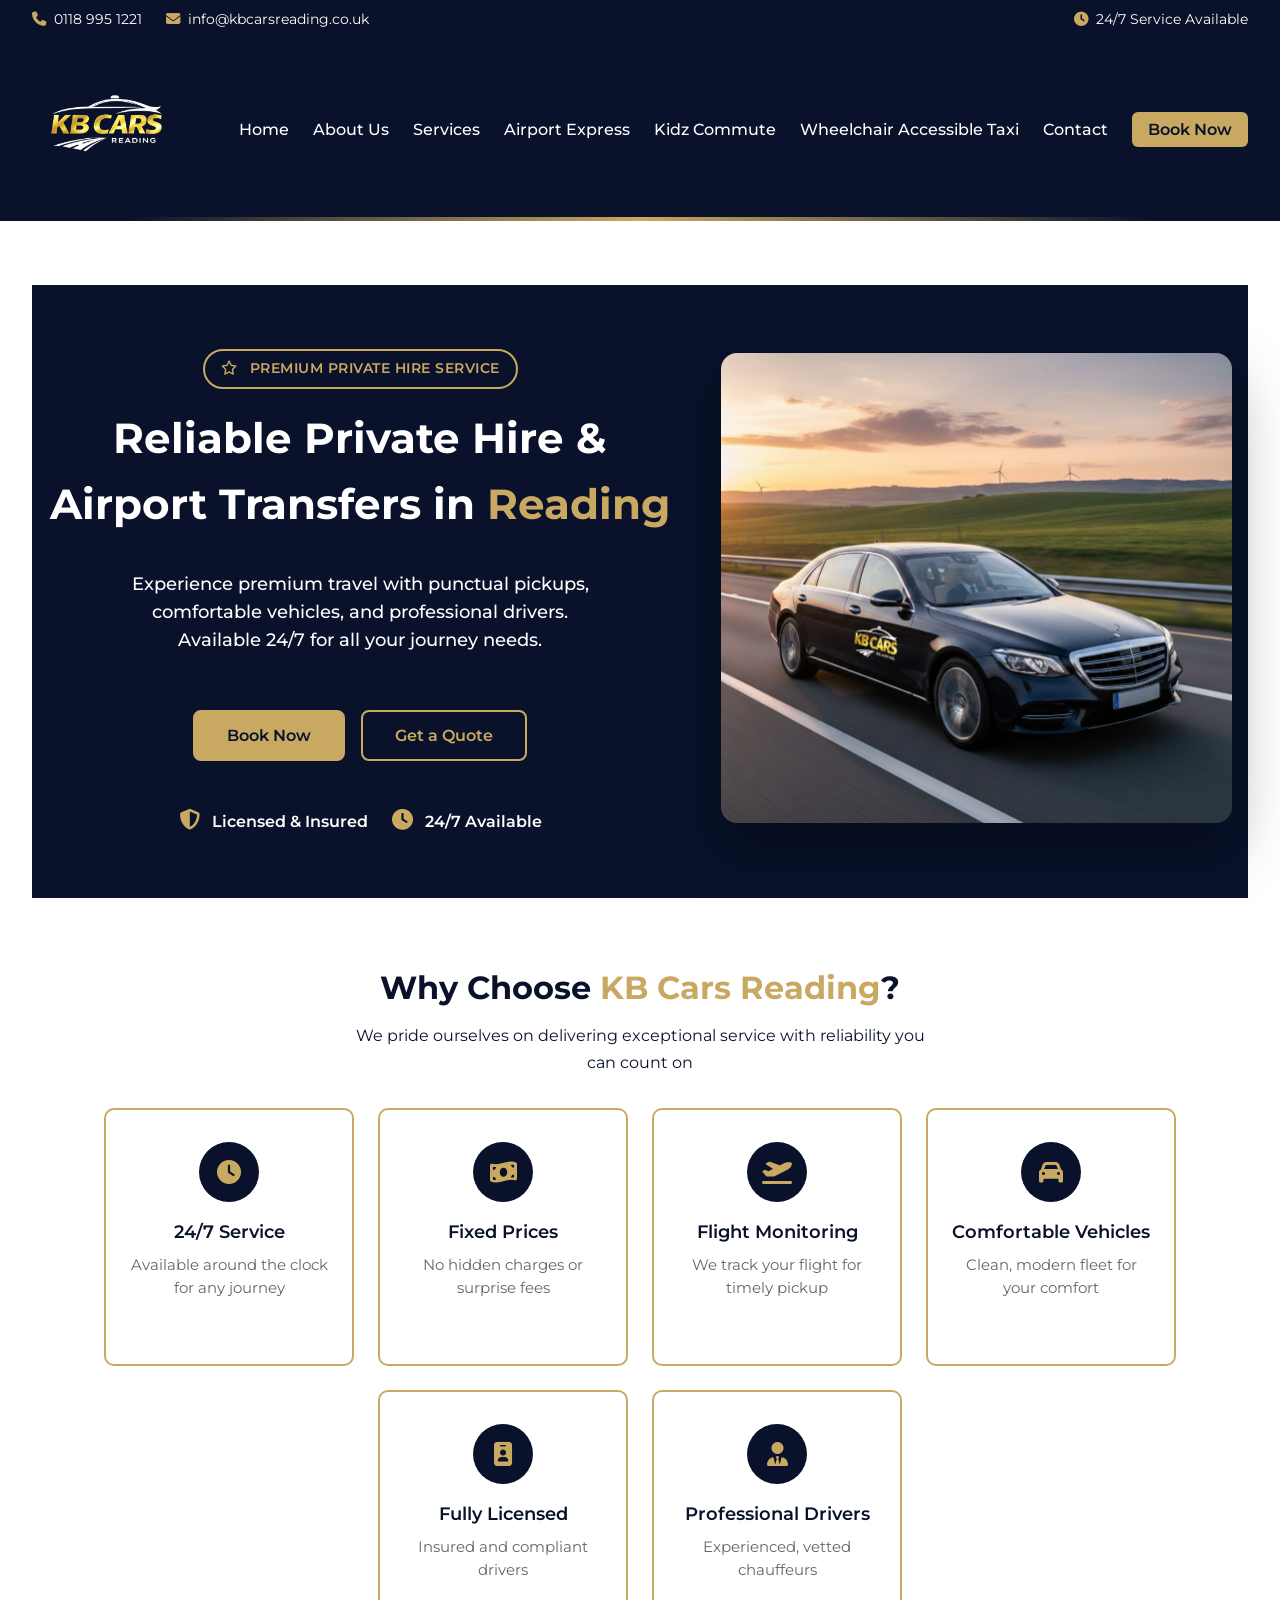
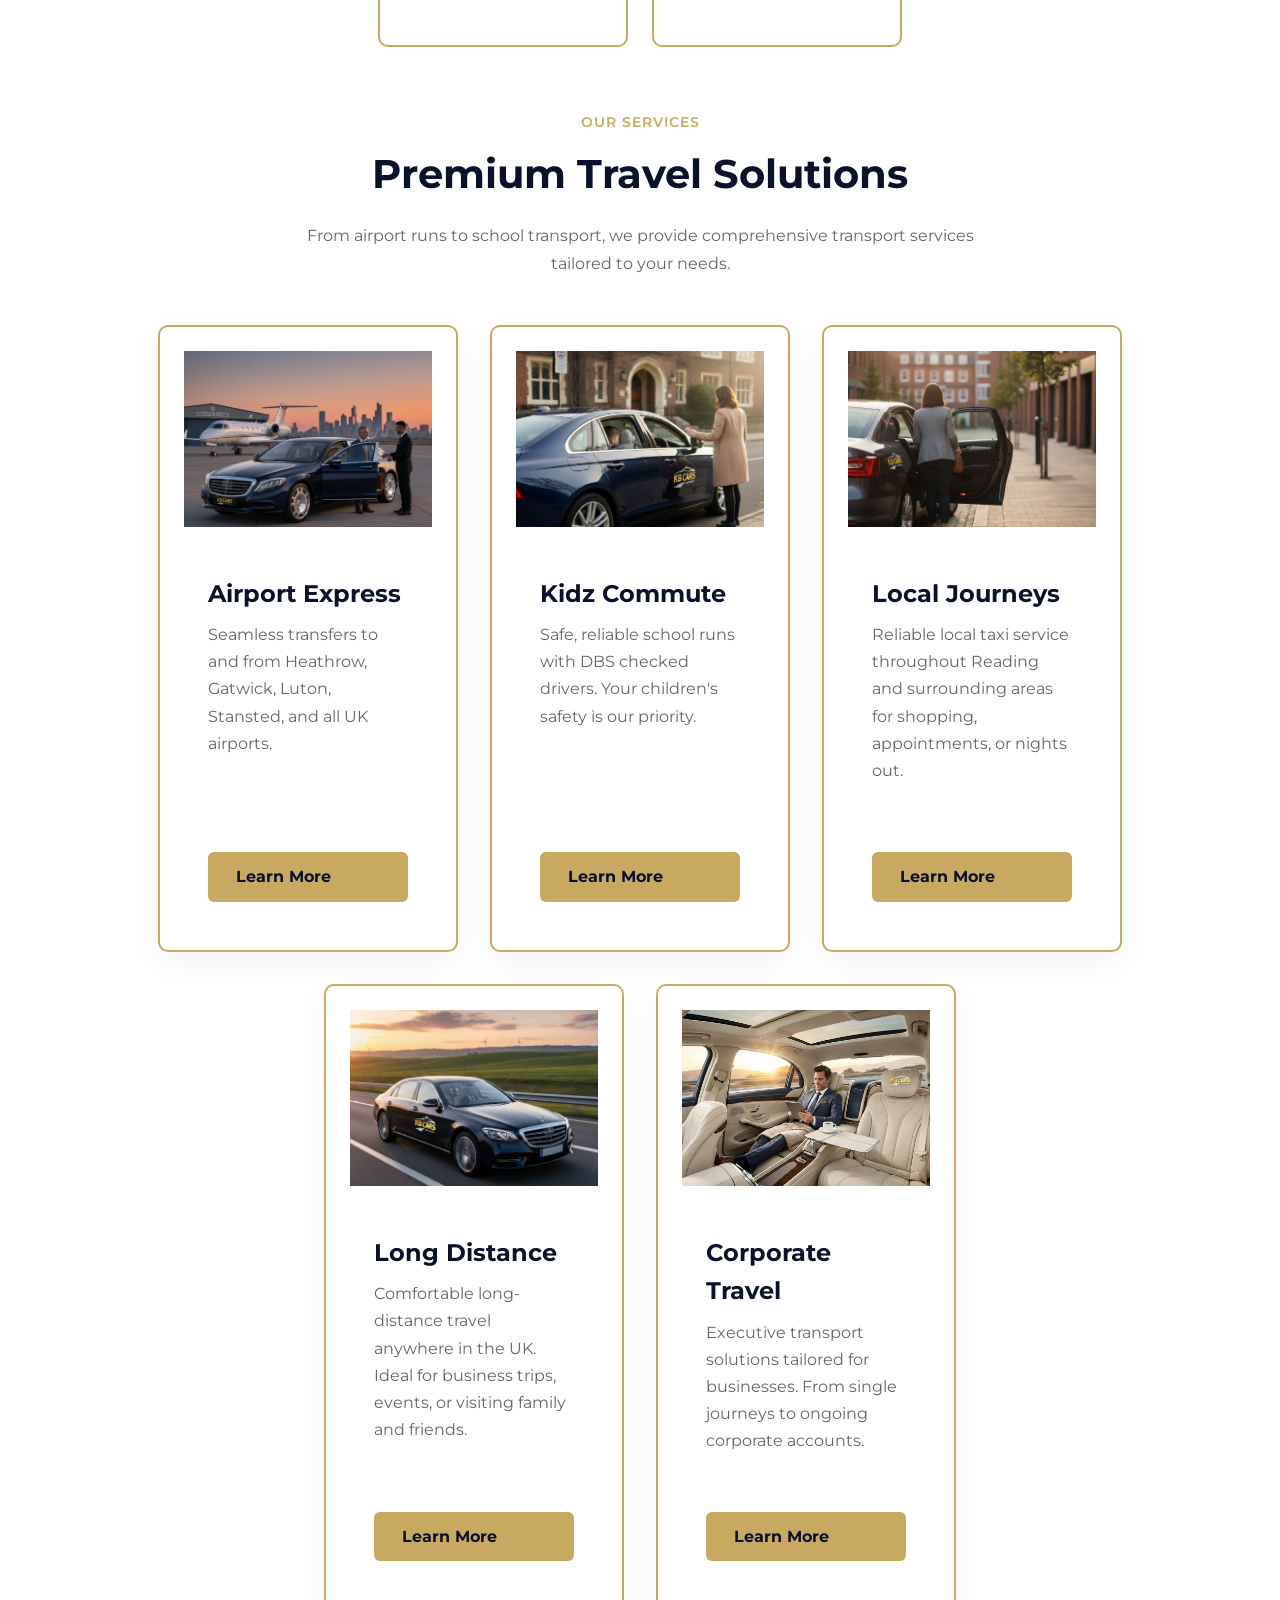
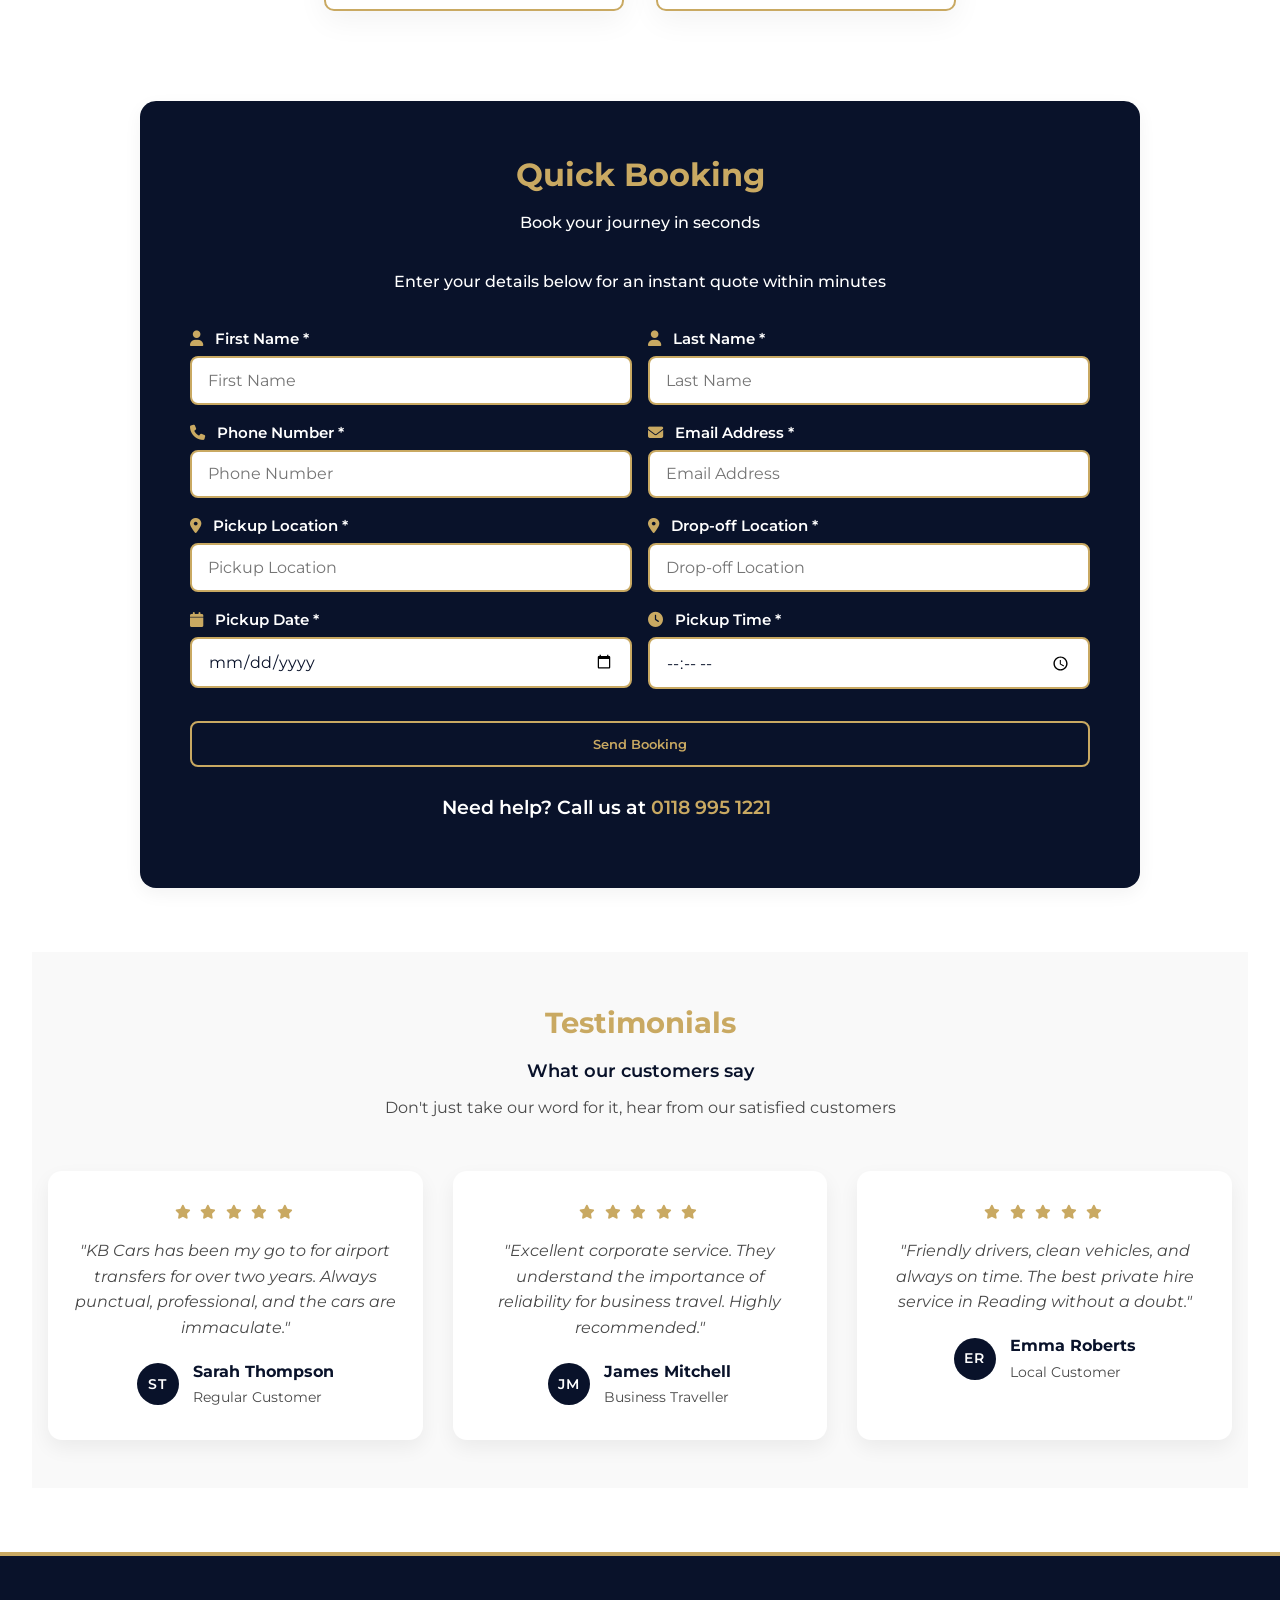
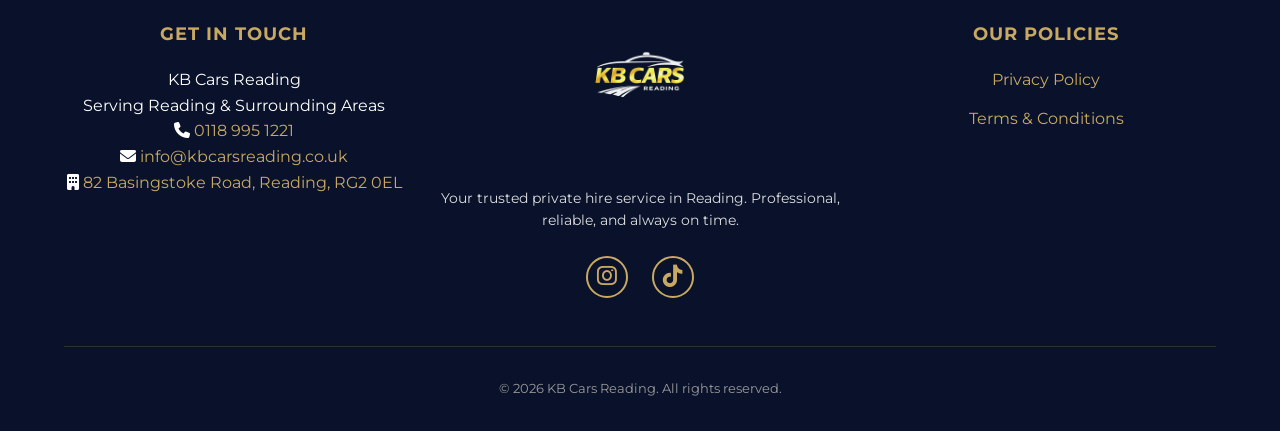
==== commit 396ab492: "Initial website upload" ====
--- a/index.html
+++ b/index.html
@@ -1,384 +1,405 @@
-<!DOCTYPE html>
-<html lang="en">
-<head>
-  <meta charset="UTF-8">
-  <meta name="viewport" content="width=device-width, initial-scale=1.0">
-  <title>KB Cars Reading | Private Hire & Airport Transfers</title>
-
-  <!-- Link CSS -->
-  <link rel="stylesheet" href="style.css">
-
-  <!-- Google Fonts -->
-  <link rel="stylesheet" href="https://fonts.googleapis.com/css2?family=Montserrat:wght@400;600;700&display=swap">
-
-  <!-- Font Awesome for icons -->
-  <link
-  rel="stylesheet"
-  href="https://cdnjs.cloudflare.com/ajax/libs/font-awesome/6.5.1/css/all.min.css"
-  crossorigin="anonymous"
-/>
-
-</head>
-<body class="page-home">
-
-<!-- TOP INFO BAR -->
-<div class="top-bar">
-  <div class="top-bar-left">
-    <span>
-      <i class="fa-solid fa-phone"></i>
-      <a href="tel:+441234567890">0118 995 1221</a>
-    </span>
-    <span>
-      <i class="fa-solid fa-envelope"></i>
-      <a href="mailto:info@kbcarsreading.co.uk">info@kbcarsreading.co.uk</a>
-    </span>
-  </div>
-
-  <div class="top-bar-right">
-    <i class="fa-solid fa-clock"></i>
-    <span>24/7 Service Available</span>
-  </div>
-</div>
-
-
-  <!-- HEADER -->
-  <header>
-<div class="logo">
-  <a href="index.html">
-    <img src="images/transparent-logo.png" alt="KB Cars Reading Logo">
-  </a>
-</div>
-
-<nav>
-  <ul class="nav-links">
-    <li><a href="index.html">Home</a></li>
-    <li><a href="about.html">About Us</a></li>
-    <li><a href="services.html">Services</a></li>
-    <li><a href="airport-express.html">Airport Express</a></li>
-    <li><a href="kidz-commute.html">Kidz Commute</a></li>
-    <li><a href="contact.html">Contact</a></li>
-<li class="nav-book">
-  <a href="book-now.html">Book Now</a>
-</li>
-
-  </ul>
-</nav>
-
-  </header>
-
-  <main>
-
-  <!-- HERO SECTION -->
-<section class="home-hero" >
-
-
-  <div class="hero-container">
-
-    <!-- LEFT COLUMN -->
-    <div class="hero-content">
-<h5 class="subtitle badge">
-  <i class="fa-regular fa-star"></i> Premium Private Hire Service
-</h5>
-
-      <h1>
-        Reliable Private Hire & Airport Transfers in
-        <span class="gold-text">Reading</span>
-      </h1>
-
-      <p class="intro">
-        Experience premium travel with punctual pickups, comfortable vehicles,
-        and professional drivers. Available 24/7 for all your journey needs.
-      </p>
-
-      <div class="hero-buttons">
-        <a href="book-now.html" class="btn-primary">Book Now</a>
-        <a href="contact.html" class="btn-outline">Get a Quote</a>
-      </div>
-
-      <div class="hero-trust">
-        <div><i class="fa-solid fa-shield-halved gold-icon"></i> Licensed & Insured</div>
-        <div><i class="fa-solid fa-clock gold-icon"></i> 24/7 Available</div>
-      </div>
-    </div>
-
-    <!-- RIGHT COLUMN -->
-    <div class="car-long-distance">
-      <img src="images/long-distance.png" alt="KB Cars Reading Private Hire Vehicle">
-    </div>
-
-  </div>
-</section>
-
-
-  <!-- WHY CHOOSE US -->
-  <section class="why-choose">
-<h2>Why Choose <span class="gold-text">KB Cars Reading</span>?</h2>
-
-  <p>We pride ourselves on delivering exceptional service with reliability you can count on</p>
-
-  <div class="cards-container">
-    <div class="feature-card">
-      <div class="icon"><i class="fa-solid fa-clock"></i></div>
-      <h3>24/7 Service</h3>
-      <p>Available around the clock for any journey</p>
-    </div>
-
-    <div class="feature-card">
-      <div class="icon"><i class="fa-solid fa-money-bill-wave"></i></div>
-      <h3>Fixed Prices</h3>
-      <p>No hidden charges or surprise fees</p>
-    </div>
-
-    <div class="feature-card">
-      <div class="icon"><i class="fa-solid fa-plane-departure"></i></div>
-      <h3>Flight Monitoring</h3>
-      <p>We track your flight for timely pickup</p>
-    </div>
-
-    <div class="feature-card">
-      <div class="icon"><i class="fa-solid fa-car"></i></div>
-      <h3>Comfortable Vehicles</h3>
-      <p>Clean, modern fleet for your comfort</p>
-    </div>
-
-    <div class="feature-card">
-      <div class="icon"><i class="fa-solid fa-id-badge"></i></div>
-      <h3>Fully Licensed</h3>
-      <p>Insured and compliant drivers</p>
-    </div>
-
-    <div class="feature-card">
-      <div class="icon"><i class="fa-solid fa-user-tie"></i></div>
-      <h3>Professional Drivers</h3>
-      <p>Experienced, vetted chauffeurs</p>
-    </div>
-  </div>
-</section>
-
-
-  <!-- SERVICES -->
-<div class="section-header">
-  <h2 class="section-label">Our Services</h2>
-  <h2 class="section-title">Premium Travel Solutions</h2>
-  <p class="section-description">
-    From airport runs to school transport, we provide comprehensive transport services tailored to your needs.
-  </p>
-</div>
-
-
-  <!-- Services cards -->
-  <div class="services-list">
-
-    <!-- Airport Express -->
-    <div class="service-card">
-      <div class="service-image">
-        <img src="images/airport-express.png" alt="Airport Express">
-      </div>
-      <div class="service-content">
-        <h3>Airport Express</h3>
-        <p>Seamless transfers to and from Heathrow, Gatwick, Luton, Stansted, and all UK airports.</p>
-        <a href="airport-express.html" class="btn-primary">Learn More</a>
-      </div>
-    </div>
-
-    <!-- Kidz Commute -->
-    <div class="service-card">
-      <div class="service-image">
-        <img src="images/kidz-commute.png" alt="Kidz Commute">
-      </div>
-      <div class="service-content">
-        <h3>Kidz Commute</h3>
-        <p>Safe, reliable school runs with DBS checked drivers. Your children's safety is our priority.</p>
-        <a href="kidz-commute.html" class="btn-primary">Learn More</a>
-      </div>
-    </div>
-
-    <!-- Local Journeys -->
-    <div class="service-card">
-      <div class="service-image">
-        <img src="images/local-journeys.png" alt="Local Journeys">
-      </div>
-      <div class="service-content">
-        <h3>Local Journeys</h3>
-        <p>Reliable local taxi service throughout Reading and surrounding areas for shopping, appointments, or nights out.</p>
-        <a href="services.html" class="btn-primary">Learn More</a>
-      </div>
-    </div>
-
-    <!-- Long Distance -->
-    <div class="service-card">
-      <div class="service-image">
-        <img src="images/long-distance.png" alt="Long Distance">
-      </div>
-      <div class="service-content">
-        <h3>Long Distance</h3>
-        <p>Comfortable long-distance travel anywhere in the UK. Ideal for business trips, events, or visiting family and friends.</p>
-        <a href="services.html" class="btn-primary">Learn More</a>
-      </div>
-    </div>
-
-    <!-- Corporate Travel -->
-    <div class="service-card">
-      <div class="service-image">
-        <img src="images/corporate-travel.png" alt="Corporate Travel">
-      </div>
-      <div class="service-content">
-        <h3>Corporate Travel</h3>
-        <p>Executive transport solutions tailored for businesses. From single journeys to ongoing corporate accounts.</p>
-        <a href="services.html" class="btn-primary">Learn More</a>
-      </div>
-    </div>
-
-  </div>
-</section>
-
-
-  <!-- QUICK BOOKING -->
-<section class="service-block">
-  <h2>Quick Booking</h2>
-  <p class="intro">Book your journey in seconds </p>
-  <p class="intro">Enter your details below for an instant quote within minutes</p>
-
-  <form class="quick-booking" 
-        action="https://formsubmit.co/bookings@kbcarsreading.co.uk" 
-        method="POST">
-
-    <!-- Customer Contact Details -->
-    <div class="form-group">
-      <label for="first_name"><i class="fa-solid fa-user"></i> First Name *</label>
-      <input type="text" id="first_name" name="first_name" placeholder="First Name" required>
-    </div>
-
-    <div class="form-group">
-      <label for="last_name"><i class="fa-solid fa-user"></i> Last Name *</label>
-      <input type="text" id="last_name" name="last_name" placeholder="Last Name" required>
-    </div>
-
-    <div class="form-group">
-      <label for="phone"><i class="fa-solid fa-phone"></i> Phone Number *</label>
-      <input type="tel" id="phone" name="phone" placeholder="Phone Number" required>
-    </div>
-
-    <div class="form-group">
-      <label for="email"><i class="fa-solid fa-envelope"></i> Email Address *</label>
-      <input type="email" id="email" name="email" placeholder="Email Address" required>
-    </div>
-
-    <!-- Pickup & Drop-off -->
-    <div class="form-group">
-      <label for="pickup"><i class="fa-solid fa-location-dot"></i> Pickup Location *</label>
-      <input type="text" id="pickup" name="pickup" placeholder="Pickup Location" required>
-    </div>
-
-    <div class="form-group">
-      <label for="dropoff"><i class="fa-solid fa-map-marker-alt"></i> Drop-off Location *</label>
-      <input type="text" id="dropoff" name="dropoff" placeholder="Drop-off Location" required>
-    </div>
-
-    <!-- Date & Time -->
-    <div class="form-group">
-      <label for="date"><i class="fa-solid fa-calendar"></i> Pickup Date *</label>
-      <input type="date" id="date" name="date" required>
-    </div>
-
-    <div class="form-group">
-      <label for="time"><i class="fa-solid fa-clock"></i> Pickup Time *</label>
-      <input type="time" id="time" name="time" required>
-    </div>
-
-
-    <!-- Submit -->
-    <button class="btn-primary" type="submit">Send Booking</button>
-  </form>
-
-  <p class="cta-phone">
-    Need help? Call us at <a href="tel:01189951221">0118 995 1221</a>
-  </p>
-</section>
-
-
-
-
-  <!-- TESTIMONIALS -->
-  <section class="light-section">
-    <h2>Testimonials</h2>
-    <p class="intro">What our customers say</p>
-    <p>Don't just take our word for it, hear from our satisfied customers</p>
-
-    <div class="testimonial-grid">
-      <div class="testimonial">
-        <p>"KB Cars has been my go to for airport transfers for over two years.
-           Always punctual, professional, and the cars are immaculate."</p>
-<div class="customer">
-  <div class="avatar">ST</div>
-  <div class="customer-info">
-    <strong>Sarah Thompson</strong>
-    <span>Regular Customer</span>
-  </div>
-</div>
-
-      </div>
-
-      <div class="testimonial">
-        <p>"Excellent corporate service. They understand the importance of reliability for business travel. 
-          Highly recommended."</p>
-<div class="customer">
-  <div class="avatar">JM</div>
-  <div class="customer-info">
-    <strong>James Mitchell</strong>
-    <span>Business Traveller</span>
-  </div>
-</div>
-
-      </div>
-
-      <div class="testimonial">
-        <p>"Friendly drivers, clean vehicles, and always on time. 
-          The best private hire service in Reading without a doubt."</p>
-<div class="customer">
-  <div class="avatar">ER</div>
-  <div class="customer-info">
-    <strong>Emma Roberts</strong>
-    <span>Local Customer</span>
-  </div>
-</div>
-
-      </div>
-    </div>
-  </section>
-
-</main>
-
-
-  <!-- FOOTER -->
-  <footer id="contact">
-
-  <div class="footer-logo">
-    <a href="index.html">
-      <img src="images/transparent-logo.png" alt="KB Cars Reading Logo">
-    </a>
-    <p class="footer-tagline">
-  Your trusted private hire service in Reading. Professional, reliable, and always on time.
-</p>
-  </div>
-
-
-
-    <p>KB Cars Reading | Serving Reading & Surrounding Areas</p>
-    <p>Contact: <a href="tel:+441234567890">0118 995 1221</a> | Email: <a href="mailto:info@kbcarsreading.co.uk">info@kbcarsreading.co.uk</a></p>
-    <div class="footer-socials">
-  <a href="https://instagram.com/kbcarsreading" target="_blank" aria-label="Instagram">
-    <i class="fa-brands fa-instagram"></i>
-  </a>
-
-  <a href="https://tiktok.com/@kbcars.reading" target="_blank" aria-label="TikTok">
-    <i class="fa-brands fa-tiktok"></i>
-  </a>
-</div>
-    <p>&copy; 2026 KB Cars Reading. All rights reserved.</p>
-  </footer>
-
-  <!-- Link JS -->
-  <script src="script.js"></script>
-</body>
-</html>
+<!DOCTYPE html>
+<html lang="en">
+<head>
+  <meta charset="UTF-8">
+  <meta name="viewport" content="width=device-width, initial-scale=1.0">
+  <title>KB Cars Reading | Private Hire & Airport Transfers</title>
+
+  <!-- Link CSS -->
+  <link rel="stylesheet" href="style.css">
+
+  <!-- Google Fonts -->
+  <link rel="stylesheet" href="https://fonts.googleapis.com/css2?family=Montserrat:wght@400;600;700&display=swap">
+
+  <!-- Font Awesome for icons -->
+  <link
+  rel="stylesheet"
+  href="https://cdnjs.cloudflare.com/ajax/libs/font-awesome/6.5.1/css/all.min.css"
+  crossorigin="anonymous"
+/>
+
+</head>
+<body class="page-home">
+
+<!-- TOP INFO BAR -->
+<div class="top-bar">
+  <div class="top-bar-left">
+    <span>
+      <i class="fa-solid fa-phone"></i>
+      <a href="tel:+441234567890">0118 995 1221</a>
+    </span>
+    <span>
+      <i class="fa-solid fa-envelope"></i>
+      <a href="mailto:info@kbcarsreading.co.uk">info@kbcarsreading.co.uk</a>
+    </span>
+  </div>
+
+  <div class="top-bar-right">
+    <i class="fa-solid fa-clock"></i>
+    <span>24/7 Service Available</span>
+  </div>
+</div>
+
+
+  <!-- HEADER -->
+<header>
+  <div class="logo reveal zoom-in">
+    <a href="index.html">
+      <img src="images/transparent-logo.png" alt="KB Cars Reading Logo">
+    </a>
+    <div class="menu-toggle">
+      <span></span>
+      <span></span>
+      <span></span>
+    </div>
+  </div>
+
+  <nav>
+    <ul class="nav-links">
+      <li><a href="index.html">Home</a></li>
+      <li><a href="about.html">About Us</a></li>
+      <li><a href="services.html">Services</a></li>
+      <li><a href="airport-express.html">Airport Express</a></li>
+      <li><a href="kidz-commute.html">Kidz Commute</a></li>
+      <li><a href="accessible.html">Wheelchair Accessible Taxi</a></li>
+      <li><a href="contact.html">Contact</a></li>
+      <li class="nav-book"><a href="book-now.html">Book Now</a></li>
+    </ul>
+  </nav>
+</header>
+
+  <main>
+
+  <!-- HERO SECTION -->
+<section class="home-hero" >
+
+
+  <div class="hero-container">
+
+    <!-- LEFT COLUMN -->
+    <div class="hero-content reveal">
+<h5 class="subtitle badge">
+  <i class="fa-regular fa-star"></i> Premium Private Hire Service
+</h5>
+
+      <h1>
+        Reliable Private Hire & Airport Transfers in
+        <span class="gold-text">Reading</span>
+      </h1>
+
+      <p class="intro">
+        Experience premium travel with punctual pickups, comfortable vehicles,
+        and professional drivers. Available 24/7 for all your journey needs.
+      </p>
+
+      <div class="hero-buttons">
+        <a href="book-now.html" class="btn-primary">Book Now</a>
+        <a href="contact.html" class="btn-outline">Get a Quote</a>
+      </div>
+
+      <div class="hero-trust">
+        <div><i class="fa-solid fa-shield-halved gold-icon"></i> Licensed & Insured</div>
+        <div><i class="fa-solid fa-clock gold-icon"></i> 24/7 Available</div>
+      </div>
+    </div>
+
+    <!-- RIGHT COLUMN -->
+    <div class="car-long-distance reveal fade-left">
+      <img src="images/long-distance.png" alt="KB Cars Reading Private Hire Vehicle">
+    </div>
+
+  </div>
+</section>
+
+
+  <!-- WHY CHOOSE US -->
+  <section class="why-choose reveal">
+<h2>Why Choose <span class="gold-text">KB Cars Reading</span>?</h2>
+
+  <p>We pride ourselves on delivering exceptional service with reliability you can count on</p>
+
+  <div class="cards-container">
+    <div class="feature-card reveal">
+      <div class="icon reveal fade-left"><i class="fa-solid fa-clock"></i></div>
+      <h3>24/7 Service</h3>
+      <p>Available around the clock for any journey</p>
+    </div>
+
+    <div class="feature-card reveal">
+      <div class="icon reveal fade-left"><i class="fa-solid fa-money-bill-wave"></i></div>
+      <h3>Fixed Prices</h3>
+      <p>No hidden charges or surprise fees</p>
+    </div>
+
+    <div class="feature-card reveal">
+      <div class="icon reveal fade-left"><i class="fa-solid fa-plane-departure"></i></div>
+      <h3>Flight Monitoring</h3>
+      <p>We track your flight for timely pickup</p>
+    </div>
+
+    <div class="feature-card reveal">
+      <div class="icon reveal fade-left"><i class="fa-solid fa-car"></i></div>
+      <h3>Comfortable Vehicles</h3>
+      <p>Clean, modern fleet for your comfort</p>
+    </div>
+
+    <div class="feature-card reveal">
+      <div class="icon reveal fade-left"><i class="fa-solid fa-id-badge"></i></div>
+      <h3>Fully Licensed</h3>
+      <p>Insured and compliant drivers</p>
+    </div>
+
+    <div class="feature-card reveal">
+      <div class="icon reveal fade-left"><i class="fa-solid fa-user-tie"></i></div>
+      <h3>Professional Drivers</h3>
+      <p>Experienced, vetted chauffeurs</p>
+    </div>
+  </div>
+</section>
+
+
+  <!-- SERVICES -->
+<div class="section-header reveal">
+  <h2 class="section-label">Our Services</h2>
+  <h2 class="section-title">Premium Travel Solutions</h2>
+  <p class="section-description">
+    From airport runs to school transport, we provide comprehensive transport services tailored to your needs.
+  </p>
+</div>
+
+
+  <!-- Services cards -->
+  <div class="services-list reveal">
+
+    <!-- Airport Express -->
+    <div class="service-card reveal">
+      <div class="service-image reveal fade-left">
+        <img src="images/airport-express.png" alt="Airport Express">
+      </div>
+      <div class="service-content reveal">
+        <h3>Airport Express</h3>
+        <p>Seamless transfers to and from Heathrow, Gatwick, Luton, Stansted, and all UK airports.</p>
+        <a href="airport-express.html" class="btn-primary">Learn More</a>
+      </div>
+    </div>
+
+    <!-- Kidz Commute -->
+    <div class="service-card reveal">
+      <div class="service-image reveal fade-left">
+        <img src="images/kidz-commute.png" alt="Kidz Commute">
+      </div>
+      <div class="service-content reveal">
+        <h3>Kidz Commute</h3>
+        <p>Safe, reliable school runs with DBS checked drivers. Your children's safety is our priority.</p>
+        <a href="kidz-commute.html" class="btn-primary">Learn More</a>
+      </div>
+    </div>
+
+    <!-- Local Journeys -->
+    <div class="service-card reveal">
+      <div class="service-image reveal fade-left">
+        <img src="images/local-journeys.png" alt="Local Journeys">
+      </div>
+      <div class="service-content reveal">
+        <h3>Local Journeys</h3>
+        <p>Reliable local taxi service throughout Reading and surrounding areas for shopping, appointments, or nights out.</p>
+        <a href="services.html" class="btn-primary">Learn More</a>
+      </div>
+    </div>
+
+    <!-- Long Distance -->
+    <div class="service-card reveal">
+      <div class="service-image reveal fade-left">
+        <img src="images/long-distance.png" alt="Long Distance">
+      </div>
+      <div class="service-content reveal">
+        <h3>Long Distance</h3>
+        <p>Comfortable long-distance travel anywhere in the UK. Ideal for business trips, events, or visiting family and friends.</p>
+        <a href="services.html" class="btn-primary">Learn More</a>
+      </div>
+    </div>
+
+    <!-- Corporate Travel -->
+    <div class="service-card reveal">
+      <div class="service-image reveal fade-left">
+        <img src="images/corporate-travel.png" alt="Corporate Travel">
+      </div>
+      <div class="service-content reveal">
+        <h3>Corporate Travel</h3>
+        <p>Executive transport solutions tailored for businesses. From single journeys to ongoing corporate accounts.</p>
+        <a href="services.html" class="btn-primary">Learn More</a>
+      </div>
+    </div>
+
+  </div>
+</section>
+
+
+  <!-- QUICK BOOKING -->
+<section class="service-block reveal">
+  <h2>Quick Booking</h2>
+  <p class="intro">Book your journey in seconds </p>
+  <p class="intro">Enter your details below for an instant quote within minutes</p>
+
+  <form class="quick-booking reveal" 
+        action="https://formsubmit.co/bookings@kbcarsreading.co.uk" 
+        method="POST">
+
+    <!-- Customer Contact Details -->
+    <div class="form-group">
+      <label class="reveal fade-left" for="first_name"><i class="fa-solid fa-user "></i> First Name *</label>
+      <input type="text" id="first_name" name="first_name" placeholder="First Name" required>
+    </div>
+
+    <div class="form-group">
+      <label class="reveal fade-left" for="last_name"><i class="fa-solid fa-user"></i> Last Name *</label>
+      <input type="text" id="last_name" name="last_name" placeholder="Last Name" required>
+    </div>
+
+    <div class="form-group">
+      <label class="reveal fade-left" for="phone"><i class="fa-solid fa-phone"></i> Phone Number *</label>
+      <input type="tel" id="phone" name="phone" placeholder="Phone Number" required>
+    </div>
+
+    <div class="form-group">
+      <label class="reveal fade-left" for="email"><i class="fa-solid fa-envelope"></i> Email Address *</label>
+      <input type="email" id="email" name="email" placeholder="Email Address" required>
+    </div>
+
+    <!-- Pickup & Drop-off -->
+    <div class="form-group">
+      <label class="reveal fade-left" for="pickup"><i class="fa-solid fa-location-dot"></i> Pickup Location *</label>
+      <input type="text" id="pickup" name="pickup" placeholder="Pickup Location" required>
+    </div>
+
+    <div class="form-group">
+      <label class="reveal fade-left" for="dropoff"><i class="fa-solid fa-map-marker-alt"></i> Drop-off Location *</label>
+      <input type="text" id="dropoff" name="dropoff" placeholder="Drop-off Location" required>
+    </div>
+
+    <!-- Date & Time -->
+    <div class="form-group">
+      <label class="reveal fade-left" for="date"><i class="fa-solid fa-calendar"></i> Pickup Date *</label>
+      <input type="date" id="date" name="date" required>
+    </div>
+
+    <div class="form-group">
+      <label class="reveal fade-left" for="time"><i class="fa-solid fa-clock"></i> Pickup Time *</label>
+      <input type="time" id="time" name="time" required>
+    </div>
+
+
+    <!-- Submit -->
+    <button class="btn-primary" type="submit">Send Booking</button>
+  </form>
+
+  <p class="cta-phone reveal fade-left" >
+    Need help? Call us at <a href="tel:01189951221">0118 995 1221</a>
+  </p>
+</section>
+
+
+
+
+  <!-- TESTIMONIALS -->
+  <section class="light-section reveal">
+    <h2>Testimonials</h2>
+    <p class="intro reveal">What our customers say</p>
+    <p>Don't just take our word for it, hear from our satisfied customers</p>
+
+    <div class="testimonial-grid reveal">
+      <div class="testimonial reveal fade-left">
+        <p>"KB Cars has been my go to for airport transfers for over two years.
+           Always punctual, professional, and the cars are immaculate."</p>
+<div class="customer">
+  <div class="avatar">ST</div>
+  <div class="customer-info">
+    <strong>Sarah Thompson</strong>
+    <span>Regular Customer</span>
+  </div>
+</div>
+
+      </div>
+
+      <div class="testimonial reveal">
+        <p>"Excellent corporate service. They understand the importance of reliability for business travel. 
+          Highly recommended."</p>
+<div class="customer">
+  <div class="avatar">JM</div>
+  <div class="customer-info">
+    <strong>James Mitchell</strong>
+    <span>Business Traveller</span>
+  </div>
+</div>
+
+      </div>
+
+      <div class="testimonial reveal fade-right">
+        <p>"Friendly drivers, clean vehicles, and always on time. 
+          The best private hire service in Reading without a doubt."</p>
+<div class="customer">
+  <div class="avatar">ER</div>
+  <div class="customer-info">
+    <strong>Emma Roberts</strong>
+    <span>Local Customer</span>
+  </div>
+</div>
+
+      </div>
+    </div>
+  </section>
+
+</main>
+
+
+  <!-- FOOTER -->
+<footer id="contact" class="reveal fade-up">
+  <div class="footer-container">
+    
+    <div class="footer-column footer-left">
+      <h3>Get In Touch</h3>
+      <p>KB Cars Reading</p>
+      <p>Serving Reading & Surrounding Areas</p>
+      <p><i class="fa-solid fa-phone"></i> <a href="tel:01189951221">0118 995 1221</a></p>
+      <p><i class="fa-solid fa-envelope"></i> <a href="mailto:info@kbcarsreading.co.uk">info@kbcarsreading.co.uk</a></p>
+      <p><i class="fa-solid fa-building"></i> <a>82 Basingstoke Road, Reading, RG2 0EL</a></p>
+    </div>
+
+    <div class="footer-column footer-center">
+      <div class="footer-logo">
+        <a href="index.html">
+          <img src="images/transparent-logo.png" alt="KB Cars Reading Logo">
+        </a>
+      </div>
+      <p class="footer-tagline">
+        Your trusted private hire service in Reading. Professional, reliable, and always on time.
+      </p>
+      <div class="footer-socials">
+        <a href="https://instagram.com/kbcarsreading" target="_blank" aria-label="Instagram">
+          <i class="fa-brands fa-instagram"></i>
+        </a>
+        <a href="https://tiktok.com/@kbcars.reading" target="_blank" aria-label="TikTok">
+          <i class="fa-brands fa-tiktok"></i>
+        </a>
+      </div>
+    </div>
+
+<div class="footer-column footer-right">
+  <h3>Our Policies</h3>
+  <ul>
+    <li><a href="policies.html#privacy">Privacy Policy</a></li>
+    <li><a href="policies.html#terms">Terms & Conditions</a></li>
+  </ul>
+</div>
+
+  </div>
+
+  <div class="footer-bottom">
+    <p>&copy; 2026 KB Cars Reading. All rights reserved.</p>
+  </div>
+</footer>
+
+  <!-- Link JS -->
+  <script src="script.js"></script>
+</body>
+</html>
--- a/style.css
+++ b/style.css
@@ -1,3698 +1,4586 @@
-/* RESET */
-* {
-  margin: 0;
-  padding: 0;
-  box-sizing: border-box;
-  font-family: 'Montserrat', sans-serif;
-}
-
-body {
-  line-height: 1.6;
-  color: #0B1633;
-  background-color: #fff;
-}
-/* TOP INFO BAR */
-.top-bar {
-  background-color: #09122a; /* slightly darker navy */
-  color: #fff;
-  font-size: 0.9rem;
-  padding: 0.5rem 2rem;
-  display: flex;
-  justify-content: space-between;
-  align-items: center;
-}
-
-.top-bar-left {
-  display: flex;
-  gap: 1.5rem;
-  align-items: center;
-}
-
-.top-bar-left span,
-.top-bar-right {
-  display: flex;
-  align-items: center;
-  gap: 0.5rem;
-}
-
-.top-bar a {
-  color: #fff;
-  text-decoration: none;
-}
-
-.top-bar a:hover {
-  color: #C9A962; /* gold hover */
-}
-
-.top-bar i {
-  color: #C9A962; /* gold icons */
-  font-size: 0.9rem;
-}
-
-a {
-  text-decoration: none;
-  color: inherit;
-}
-
-/* HEADER */
-header {
-background-color: #09122a;
-  color: #fff;
-  display: flex;
-  justify-content: space-between;
-  align-items: center;   /* THIS keeps logo and nav aligned */
-  padding: 1rem 2rem;
-  position: sticky;
-  top: 0;
-  z-index: 1000;
-}
-
-
-header .logo img {
-  height: 150px;          /* Adjust if needed */
-  width: auto;
-  display: block;
-}
-
-
-nav ul {
-  display: flex;
-  gap: 1.5rem;
-}
-
-nav ul li a {
-  font-weight: 500;
-  transition: color 0.3s;
-}
-
-nav ul li a:hover {
-  color: #C9A962;
-}
-
-/* HERO SECTION */
-/* HERO SECTION */
-.hero {
-  background: url('images/hero-image.jpg') center/cover no-repeat;
-  color: #fff;
-  text-align: center;
-  padding: 6rem 2rem;
-  position: relative;
-}
-
-
-.hero::after {
-  content: '';
-  position: absolute;
-  top: 0; left: 0;
-  width: 100%; height: 100%;
-  background: rgba(11, 22, 51, 0.6);
-  z-index: 0;
-}
-
-
-.hero-content {
-  position: relative;
-  z-index: 1;
-  max-width: 800px;
-  margin: 0 auto;
-}
-
-.hero h1 {
-  font-size: 2.5rem;
-  margin-bottom: 1rem;
-}
-
-.hero p {
-  font-size: 1.2rem;
-  margin-bottom: 2rem;
-}
-
-.hero .cta-btn {
-  display: inline-block;
-  background-color: #C9A962;
-  color: #0B1633;
-  padding: 0.75rem 1.5rem;
-  margin: 0 0.5rem;
-  border-radius: 8px;
-  font-weight: 600;
-  transition: background 0.3s, transform 0.3s;
-}
-
-.hero .cta-btn:hover {
-  background-color: #C9A962;
-  transform: translateY(-2px);
-}
-
-/* SERVICES */
-.services {
-  padding: 4rem 2rem;
-  text-align: center;
-  background-color: #fff;
-}
-
-.services h2 {
-  font-size: 2rem;
-  margin-bottom: 2rem;
-}
-
-.service-cards {
-  display: flex;
-  flex-wrap: wrap;
-  gap: 2rem;
-  justify-content: center;
-}
-
-.service-card {
-  background: #f9f9f9;
-  padding: 2rem;
-  border-radius: 12px;
-  box-shadow: 0 4px 12px rgba(0,0,0,0.05);
-  flex: 1 1 250px;
-  max-width: 300px;
-  transition: transform 0.3s;
-}
-
-.service-card:hover {
-  transform: translateY(-5px);
-}
-
-.service-card h3 {
-  margin-bottom: 1rem;
-  color: #0B1633;
-}
-
-.service-card p {
-  color: #555;
-}
-
-/* TRUST */
-.trust {
-  padding: 4rem 2rem;
-  background-color: #fefaf5;
-  text-align: center;
-}
-
-.trust h2 {
-  font-size: 2rem;
-  margin-bottom: 2rem;
-}
-
-.trust-icons {
-  display: flex;
-  flex-wrap: wrap;
-  justify-content: center;
-  gap: 2rem;
-}
-
-.trust-item {
-  display: flex;
-  flex-direction: column;
-  align-items: center;
-  gap: 0.5rem;
-  max-width: 150px;
-}
-
-.trust-item i {
-  font-size: 2rem;
-  color: #C9A962;
-}
-
-/* BOOKING FORM */
-.booking {
-  padding: 4rem 2rem;
-  text-align: center;
-  background-color: #fff;
-}
-
-.booking h2 {
-  font-size: 2rem;
-  margin-bottom: 2rem;
-}
-
-.booking form {
-  max-width: 600px;
-  margin: 0 auto;
-  display: grid;
-  gap: 1rem;
-}
-
-.booking input, .booking select, .booking button {
-  padding: 0.75rem 1rem;
-  border-radius: 8px;
-  border: 1px solid #ccc;
-  font-size: 1rem;
-  width: 100%;
-}
-
-.booking button {
-  background-color: #0B1633;
-  color: #fff;
-  border: none;
-  font-weight: 600;
-  cursor: pointer;
-  transition: background 0.3s;
-}
-
-.booking button:hover {
-  background-color: #09122a;
-}
-
-/* FOOTER */
-footer {
-  background-color: #0B1633;
-  color: #fff;
-  padding: 2rem;
-  text-align: center;
-}
-
-footer a {
-  color: #C9A962;
-}
-
-/* RESPONSIVE */
-@media (max-width: 768px) {
-  nav ul {
-    flex-direction: column;
-    gap: 1rem;
-  }
-
-  .service-cards {
-    flex-direction: column;
-    align-items: center;
-  }
-
-  .trust-icons {
-    flex-direction: column;
-  }
-}
-@media (max-width: 768px) {
-  .top-bar {
-    flex-direction: column;
-    gap: 0.5rem;
-    text-align: center;
-  }
-
-  .top-bar-left {
-    flex-direction: column;
-    gap: 0.3rem;
-  }
-}
-/* ===== GLOBAL PAGE STYLES ===== */
-
-main {
-  padding: 4rem 2rem;
-  background-color: #ffffff;
-}
-
-main h1 {
-  font-size: 2.5rem;
-  margin-bottom: 1rem;
-  color: #09122a;
-}
-
-main h2 {
-  font-size: 1.8rem;
-  margin-bottom: 1rem;
-  color: #09122a;
-}
-
-main h3 {
-  font-size: 1.2rem;
-  margin-top: 1.5rem;
-  margin-bottom: 0.5rem;
-  color: #09122a;
-}
-
-main p {
-  max-width: 900px;
-  margin-bottom: 1rem;
-  line-height: 1.7;
-  color: #333;
-}
-
-/* ===== ABOUT / CONTENT SECTIONS ===== */
-
-.about-section {
-  margin-bottom: 3rem;
-}
-
-.intro {
-  font-size: 1.1rem;
-  font-weight: 500;
-  max-width: 900px;
-}
-
-/* Feature lists */
-.about-features,
-.mission-list,
-.approach-list {
-  list-style: none;
-  padding: 0;
-  margin-top: 1.5rem;
-}
-
-.about-features li,
-.mission-list li,
-.approach-list li {
-  margin-bottom: 1rem;
-  padding-left: 2rem;
-  position: relative;
-}
-
-.about-features li i {
-  position: absolute;
-  left: 0;
-  top: 0.3rem;
-  color: #C9A962;
-}
-
-/* Experience highlight box */
-.experience-highlight {
-  display: flex;
-  align-items: center;
-  gap: 1rem;
-  background: #f7f7f7;
-  padding: 1.2rem 1.5rem;
-  border-radius: 12px;
-  margin-top: 2rem;
-}
-
-.experience-highlight i {
-  font-size: 2rem;
-  color: #C9A962;
-}
-
-/* ===== CTA SECTION ===== */
-
-.about-cta {
-  background-color: #09122a;
-  color: #fff;
-  padding: 3rem 2rem;
-  border-radius: 16px;
-  text-align: center;
-}
-
-.about-cta h2 {
-  color: #fff;
-}
-
-.about-cta p {
-  color: #ddd;
-}
-
-
-
-
-/* ===== RESPONSIVE ===== */
-
-@media (max-width: 768px) {
-  main {
-    padding: 2.5rem 1.5rem;
-  }
-
-  main h1 {
-    font-size: 2rem;
-  }
-}
-/* ===== SERVICES PAGE ===== */
-
-.services-hero {
-  text-align: center;
-  margin-bottom: 4rem;
-}
-
-.service-stats {
-  margin-top: 3rem;
-  display: grid;
-  grid-template-columns: repeat(auto-fit, minmax(220px, 1fr));
-  gap: 1.5rem;
-}
-
-.stat-card {
-  background: #f8f8f8;
-  padding: 1.5rem;
-  border-radius: 14px;
-  text-align: center;
-  box-shadow: 0 4px 12px rgba(0,0,0,0.05);
-}
-
-.stat-card i {
-  font-size: 1.8rem;
-  color: #C9A962;
-  margin-bottom: 0.5rem;
-}
-
-.stat-card h3 {
-  margin-bottom: 0.3rem;
-  color: #09122a;
-}
-
-/* Service blocks */
-
-.service-block {
-  max-width: 1000px;
-  margin: 0 auto 4rem auto;
-  padding: 2.5rem;
-  background: #ffffff;
-  border-radius: 16px;
-  box-shadow: 0 6px 18px rgba(0,0,0,0.05);
-}
-
-.service-block.alt {
-  background: #f9f9f9;
-}
-
-.service-block h2 {
-  margin-bottom: 0.8rem;
-}
-
-.service-block p {
-  margin-bottom: 1rem;
-}
-
-.service-block ul {
-  list-style: none;
-  padding: 0;
-  margin-bottom: 1.5rem;
-}
-
-.service-block ul li {
-  padding-left: 1.8rem;
-  margin-bottom: 0.6rem;
-  position: relative;
-}
-
-.service-block ul li::before {
-  content: "✔";
-  position: absolute;
-  left: 0;
-  color: #C9A962;
-  font-weight: bold;
-}
-
-/* Buttons */
-
-.btn-secondary {
-  display: inline-block;
-  background: #09122a;
-  color: #fff;
-  padding: 0.6rem 1.4rem;
-  border-radius: 8px;
-  font-weight: 600;
-  transition: all 0.3s;
-}
-
-.btn-secondary:hover {
-  background: #0B1633;
-  transform: translateY(-2px);
-}
-
-/* CTA */
-
-.services-cta {
-  background: #09122a;
-  color: #fff;
-  text-align: center;
-  padding: 4rem 2rem;
-  border-radius: 20px;
-  margin-top: 5rem;
-}
-
-.services-cta h2 {
-  color: #fff;
-}
-
-.services-cta p {
-  color: #ddd;
-}
-
-.cta-buttons {
-  margin-top: 1.5rem;
-  display: flex;
-  gap: 1rem;
-  justify-content: center;
-  flex-wrap: wrap;
-}
-
-
-/* ===== SERVICE PAGES ===== */
-
-.services-hero {
-  background: #0b1633;
-  color: #fff;
-  padding: 4rem 2rem;
-  text-align: center;
-}
-
-.services-hero .tagline {
-  color: #C9A962;
-  font-weight: 600;
-  letter-spacing: 1px;
-  text-transform: uppercase;
-}
-
-.services-hero h1 {
-  font-size: 2.5rem;
-  margin: 1rem 0;
-}
-
-.services-hero .intro {
-  max-width: 700px;
-  margin: 0 auto 2rem;
-  font-size: 1.1rem;
-}
-
-.hero-actions {
-  display: flex;
-  justify-content: center;
-  gap: 1rem;
-  flex-wrap: wrap;
-}
-
-/* Feature Grid */
-.features-grid {
-  display: grid;
-  grid-template-columns: repeat(auto-fit, minmax(220px, 1fr));
-  gap: 2rem;
-}
-
-.feature {
-  text-align: center;
-}
-
-.feature i {
-  font-size: 2rem;
-  color: #C9A962;
-  margin-bottom: 1rem;
-}
-
-/* Airports */
-.airports-grid {
-  display: grid;
-  grid-template-columns: repeat(auto-fit, minmax(240px, 1fr));
-  gap: 2rem;
-}
-
-.airport-card {
-  background: #fff;
-  padding: 2rem;
-  border-radius: 12px;
-  box-shadow: 0 10px 30px rgba(0,0,0,0.08);
-}
-
-/* Steps */
-.steps {
-  display: grid;
-  grid-template-columns: repeat(auto-fit, minmax(220px, 1fr));
-  gap: 2rem;
-  text-align: center;
-}
-
-.step span {
-  display: inline-block;
-  background: #C9A962;
-  color: #0b1633;
-  font-weight: 700;
-  padding: 0.5rem 1rem;
-  border-radius: 50px;
-  margin-bottom: 1rem;
-}
-
-/* Included List */
-.included-list {
-  max-width: 700px;
-  margin: 0 auto;
-  list-style: none;
-}
-
-.included-list li {
-  padding: 0.5rem 0;
-  position: relative;
-  padding-left: 1.5rem;
-}
-
-.included-list li::before {
-  content: "✓";
-  color: #C9A962;
-  position: absolute;
-  left: 0;
-}
-
-/* CTA */
-.services-cta {
-  background: #0b1633;
-  color: #fff;
-  text-align: center;
-  padding: 4rem 2rem;
-}
-
-.services-cta .cta-phone {
-  margin-top: 1rem;
-  color: #C9A962;
-}
-/* ===== ACTIVE NAV LINK ===== */
-
-.nav-links a.active {
-  color: #C9A962;
-  position: relative;
-}
-
-.nav-links a.active::after {
-  content: "";
-  position: absolute;
-  left: 0;
-  bottom: -6px;
-  width: 100%;
-  height: 2px;
-  background-color: #C9A962;
-  border-radius: 2px;
-}
-/* ===== OTHER STYLES ABOVE ===== */
-
-/* Hover effect for service cards */
-.airport-card:hover {
-  transform: translateY(-5px);
-  transition: transform 0.3s ease;
-}
-/* ===== FORM INPUT STYLING ===== */
-
-.contact-form input,
-.contact-form select,
-.contact-form textarea {
-  width: 100%;
-  padding: 0.75rem 1rem;
-  margin: 0.5rem 0;
-  border: 1px solid #ccc;
-  border-radius: 8px;
-  font-size: 1rem;
-  transition: all 0.3s ease;
-  font-family: 'Montserrat', sans-serif;
-}
-
-.contact-form input:focus,
-.contact-form select:focus,
-.contact-form textarea:focus {
-  outline: none;
-  border-color: #C9A962; /* gold accent */
-  box-shadow: 0 0 8px rgba(201, 162, 77, 0.4); /* subtle gold glow */
-}
-
-
-
-.contact-form textarea {
-  min-height: 120px;
-  resize: vertical;
-}
-/* ===== SERVICE TYPE BUBBLES ===== */
-
-.service-type-options {
-  display: flex;
-  flex-wrap: wrap;
-  gap: 1rem;
-  margin-bottom: 1rem;
-}
-
-.service-type-options input[type="radio"] {
-  display: none; /* hide the radio button */
-}
-
-.service-type-options .service-option {
-  display: flex;
-  flex-direction: column;
-  align-items: center;
-  justify-content: center;
-  background-color: #0b1633; /* navy background */
-  color: #f0f0f0; /* light grey text */
-  padding: 1.5rem 1rem;
-  border-radius: 12px;
-  cursor: pointer;
-  min-width: 120px;
-  text-align: center;
-  transition: all 0.3s ease;
-  font-family: 'Montserrat', sans-serif;
-  flex: 1 1 120px;
-}
-
-.service-type-options .service-option i {
-  font-size: 2rem;
-  margin-bottom: 0.5rem;
-}
-
-.service-type-options .service-option span {
-  font-weight: 600;
-}
-
-/* Hover effect */
-.service-type-options .service-option:hover {
-  filter: brightness(1.15);
-}
-
-/* Selected state */
-.service-type-options input[type="radio"]:checked + label {
-  background-color: #C9A962; /* gold */
-  color: #0b1633;
-  font-weight: 700;
-  box-shadow: 0 5px 15px rgba(0,0,0,0.15);
-}
-.service-type-options .service-option:hover {
-  transform: scale(1.05);
-}
-/* ===== SERVICE TYPE BUBBLES ===== */
-.service-type-options {
-  display: flex;
-  flex-wrap: wrap;
-  gap: 1rem;
-  margin-bottom: 1rem;
-}
-
-.service-type-options input[type="radio"] {
-  display: none; /* hide radio button */
-}
-
-.service-type-options .service-option {
-  display: flex;
-  flex-direction: column;
-  align-items: center;
-  justify-content: center;
-  background-color: #0b1633; /* navy background */
-  color: #f0f0f0; /* light grey text */
-  padding: 1.5rem 1rem;
-  border-radius: 12px;
-  cursor: pointer;
-  min-width: 120px;
-  text-align: center;
-  transition: all 0.3s ease;
-  font-family: 'Montserrat', sans-serif;
-  flex: 1 1 120px;
-}
-
-.service-type-options .service-option i {
-  font-size: 2rem;
-  margin-bottom: 0.5rem;
-}
-
-.service-type-options .service-option span {
-  font-weight: 600;
-}
-
-/* Hover effect */
-.service-type-options .service-option:hover {
-  filter: brightness(1.15);
-  transform: scale(1.05);
-}
-
-/* Selected state */
-.service-type-options input[type="radio"]:checked + label {
-  background-color: #C9A962; /* gold */
-  color: #0b1633;
-  font-weight: 700;
-  box-shadow: 0 5px 15px rgba(0,0,0,0.15);
-}
-/* ===== HERO SECTION / PAGE HEADER ===== */
-.services-hero {
-  background-color: #09122a; /* match main header */
-  color: #ffffff;             /* white text for contrast */
-  padding: 3rem 1rem;
-  text-align: center;
-  font-family: 'Montserrat', sans-serif;
-}
-
-.services-hero h1 {
-  font-size: 2.5rem;
-  margin-bottom: 1rem;
-}
-
-.services-hero p {
-  font-size: 1.1rem;
-  max-width: 700px;
-  margin: 0 auto;
-  color: #f0f0f0; /* lighter white for subtext */
-}
-.gold-text {
-  color: #C9A962; /* metallic gold accent */
-}
-/* ===== FORM ROWS FOR TWO-COLUMN LAYOUT ===== */
-.booking-form .form-row {
-  display: flex;
-  gap: 1rem;
-  flex-wrap: wrap; /* wraps on small screens */
-  margin-bottom: 1rem;
-}
-
-/* ===== FORM ROWS FOR TWO-COLUMN LAYOUT ===== */
-.booking-form .form-row {
-  display: flex;
-  gap: 1rem;
-  flex-wrap: wrap; /* wraps on small screens */
-  margin-bottom: 1rem;
-}
-
-.booking-form .form-row .form-group {
-  flex: 1 1 calc(50% - 0.5rem); /* two equal columns */
-  display: flex;
-  flex-direction: column;
-}
-
-.booking-form .form-row .form-group input,
-.booking-form .form-row .form-group textarea {
-  flex: 1;
-  box-sizing: border-box;
-  padding: 0.6rem 0.8rem;
-  font-size: 1rem;
-  border-radius: 6px;
-  border: 1px solid #ccc;
-}
-
-.booking-form .form-row .form-group input:focus,
-.booking-form .form-row .form-group textarea:focus {
-  border-color: #C9A962;
-  box-shadow: 0 0 8px rgba(201, 162, 77, 0.4);
-}
-
-/* For single column rows (like textarea or email row) */
-.booking-form .form-row.single .form-group {
-  flex: 1 1 100%;
-}
-
-
-/* Optional: maintain previous hover/focus styling */
-.booking-form input:focus,
-.booking-form textarea:focus {
-  border-color: #C9A962;
-  box-shadow: 0 0 8px rgba(201, 162, 77, 0.4);
-}
-.gold-icon {
-  color: #C9A962 !important; /* gold */
-  font-size: 1.3rem;          /* slightly larger than text */
-  margin-right: 0.5rem;
-}
-.booking-form h3 {
-  display: flex;
-  align-items: center;
-  gap: 0.5rem; /* space between icon and text */
-  font-size: 1.2rem;
-  font-weight: 600;
-  margin-bottom: 0.5rem;
-}
-/* ===== FORM LABELS ===== */
-.booking-form label {
-  display: block;
-  font-weight: 600;
-  font-size: 0.95rem;
-  margin-bottom: 0.25rem;
-  color: #09122a; /* dark navy for text */
-}
-.home-hero {
-  background: #09122a;
-  color: #fff;
-  text-align: center;
-  padding: 4rem 1rem;
-}
-
-.subtitle {
-  text-transform: uppercase;
-  letter-spacing: 2px;
-  color: #C9A962;
-  font-size: 0.85rem;
-}
-
-
-
-
-
-.hero-trust {
-  margin-top: 2rem;
-  display: flex;
-  justify-content: center;
-  gap: 2rem;
-}
-
-.features-grid,
-.services-grid,
-.testimonial-grid {
-  display: grid;
-  grid-template-columns: repeat(auto-fit, minmax(220px, 1fr));
-  gap: 1.5rem;
-}
-
-.service-card,
-.testimonial {
-  background: #fff;
-  padding: 1.5rem;
-  border-radius: 10px;
-  box-shadow: 0 10px 30px rgba(0,0,0,0.05);
-}
-
-.light-section {
-  background: #f9f9f9;
-  padding: 3rem 1rem;
-}
-
-.home-cta {
-  background: #09122a;
-  color: #fff;
-  text-align: center;
-  padding: 3rem 1rem;
-}
-/* ===== TWO COLUMN HERO ===== */
-.home-hero {
-  background: #09122a;
-  padding: 4rem 1rem;
-  color: #ffffff;
-}
-
-.hero-container {
-  max-width: 1200px;
-  margin: 0 auto;
-  display: grid;
-  grid-template-columns: 1.1fr 0.9fr;
-  gap: 3rem;
-  align-items: center;
-}
-
-.hero-content h1 {
-  font-size: 2.6rem;
-  margin-bottom: 1rem;
-}
-
-.hero-content .intro {
-  max-width: 520px;
-}
-
-.car-long-distance img {
-  width: 100%;
-  max-width: 520px;
-  border-radius: 16px;
-  box-shadow: 0 25px 60px rgba(0, 0, 0, 0.35);
-}
-
-
-/* HERO TRUST */
-.hero-trust {
-  display: flex;
-  gap: 1.5rem;
-  margin-top: 2rem;
-  font-weight: 600;
-}
-
-/* RESPONSIVE */
-@media (max-width: 900px) {
-  .hero-container {
-    grid-template-columns: 1fr;
-    text-align: center;
-  }
-
-  .hero-image {
-    margin-top: 2rem;
-  }
-
-  .hero-trust {
-    justify-content: center;
-  }
-}
-.hero-content h1,
-.hero-content h5,
-.hero-content p.intro {
-  color: #ffffff; /* ensures text is visible on navy background */
-}
-
-.gold-text {
-  color: #C9A962; /* your premium gold accent */
-}
-
-/* ===== HERO BUTTONS - BOOK NOW & GET A QUOTE ===== */
-.hero-buttons {
-  display: flex;
-  gap: 1rem;                /* space between buttons */
-  justify-content: center;   /* center buttons horizontally */
-  margin-top: 1.5rem;
-  flex-wrap: wrap;           /* ensures responsiveness on smaller screens */
-}
-
-
-.hero-buttons a.btn-primary,
-.hero-buttons a.btn-outline {
-  display: inline-flex;       /* align icon/text vertically if any */
-  align-items: center;
-  justify-content: center;
-  padding: 0.85rem 2rem;      /* same padding for both */
-  font-size: 1rem;            /* uniform font size */
-  font-weight: 600;           /* consistent weight */
-  border-radius: 8px;
-  text-decoration: none;
-  min-width: 140px;           /* optional: equal width for both buttons */
-  line-height: 1.2;
-  box-sizing: border-box;
-  transition: all 0.3s ease;
-}
-
-/* Book Now - solid gold button */
-.hero-buttons a.btn-primary {
-  background-color: #C9A962;  /* your new gold */
-  color: #09122a;              /* navy text */
-  border: 2px solid #C9A962;
-}
-
-/* Get a Quote - navy button with gold border */
-.hero-buttons a.btn-outline {
-  background-color: #09122a;
-  color: #C9A962;
-  border: 2px solid #C9A962;
-}
-
-/* Hover effect for both buttons */
-.hero-buttons a.btn-primary:hover,
-.hero-buttons a.btn-outline:hover {
-  background-color: #b8972b;  /* slightly darker gold */
-  color: #09122a;
-  transform: translateY(-2px);
-}
-/* ===== GOLD BADGE SUBTITLE ===== */
-.hero-content {
-  display: flex;
-  flex-direction: column;  /* stack elements vertically */
-  align-items: center;     /* center everything horizontally */
-  justify-content: center; /* optional, vertical alignment if needed */
-  text-align: center;      /* centers all text lines */
-  gap: 1rem;               /* spacing between badge, headline, paragraph, buttons */
-}
-.hero-content p.intro {
-  color: #ffffff;       /* visible on navy background */
-  font-size: 1.1rem;
-  line-height: 1.6;
-  max-width: 480px;     /* keeps it readable, not screen-wide */
-  text-align: center;   /* ensure it centers even if inside hero-content */
-}
-.hero-content .badge i {
-  margin-right: 0.5rem; /* space between star and text */
-  color: #C9A962;       /* gold star */
-}
-.hero-content .badge {
-  display: inline-block;
-  background-color: #09122a;   /* navy background */
-  color: #C9A962;              /* gold text */
-  border: 2px solid #C9A962;   /* gold circular outline */
-  border-radius: 50px;          /* pill/circular shape */
-  padding: 0.4rem 1rem;         /* adjust for desired size */
-  font-size: 0.9rem;
-  font-weight: 600;
-  text-transform: uppercase;
-  letter-spacing: 0.5px;
-}
-header::after {
-  content: "";
-  position: absolute;
-  bottom: 0;           /* stick to bottom of header */
-  left: 0;
-  width: 100%;
-  height: 4px;         /* thickness of line */
-  background: linear-gradient(to right, transparent 10%, #C9A962 50%, transparent 90%);
-  pointer-events: none; /* ensures it doesn’t block clicks on buttons/nav */
-}
-nav ul.nav-links {
-  list-style: none;  /* removes bullets */
-  margin: 0;
-  padding: 0;
-  display: flex;
-  gap: 1.5rem;       /* spacing between links */
-}
-nav ul.nav-links li a {
-  text-decoration: none;
-  color: #ffffff;    /* default link color on header */
-  font-weight: 500;
-  transition: color 0.3s ease;
-}
-
-nav ul.nav-links li a:hover {
-  color: #C9A962;   /* gold on hover */
-}
-.nav-book a {
-  background-color: #C9A962;
-  color: #09122a;
-  padding: 0.5rem 1rem;
-  border-radius: 6px;
-  transition: background 0.3s ease;
-}
-
-.nav-book a:hover {
-  background-color: #b8972b;
-}
-/* Book Now button in nav */
-header nav ul.nav-links li.nav-book a {
-  background-color: #C9A962 !important; /* gold background */
-  color: #09122a !important;            /* navy/blue text */
-  padding: 0.5rem 1rem;
-  border-radius: 6px;
-  font-weight: 600;
-  text-decoration: none;
-  transition: background 0.3s ease, color 0.3s ease;
-}
-
-/* Hover effect for Book Now button */
-header nav ul.nav-links li.nav-book a:hover {
-  background-color: #b8972b !important; /* slightly darker gold */
-  color: #09122a !important;            /* keep navy text */
-}
-/* Container */
-.why-choose {
-  text-align: center;
-  padding: 4rem 1rem;
-  background-color: #ffffff;  /* white background for contrast */
-}
-
-.why-choose h2 {
-  font-size: 2rem;
-  color: #09122a;
-  margin-bottom: 0.5rem;
-}
-
-.why-choose p {
-  color: #09122a;
-  max-width: 600px;
-  margin: 0 auto 2rem auto;
-}
-
-/* Flex container for cards */
-.cards-container {
-  display: flex;
-  flex-wrap: wrap;
-  gap: 1.5rem;
-  justify-content: center;
-}
-
-/* Individual card */
-.feature-card {
-  flex: 1 1 150px;           /* grow/shrink, minimum width */
-  max-width: 200px;
-  border: 2px solid #C9A962; /* gold border */
-  border-radius: 10px;
-  padding: 2rem 1rem;
-  text-align: center;
-  background-color: #ffffff;  /* stays white */
-  cursor: default;            /* not clickable */
-  transition: none;           /* card itself has no hover effect */
-}
-
-/* Icon styling */
-.feature-card .icon {
-  width: 60px;
-  height: 60px;
-  margin: 0 auto 1rem auto;
-  border-radius: 50%;
-  background-color: #09122a; /* navy background */
-  display: flex;
-  align-items: center;
-  justify-content: center;
-  color: #C9A962;            /* gold icon */
-  font-size: 1.5rem;
-  transition: all 0.3s ease; /* smooth color swap */
-}
-/* Smooth transition */
-.feature-card {
-  transition: transform 0.25s ease, box-shadow 0.25s ease;
-}
-
-/* Floating hover effect */
-.feature-card:hover {
-  transform: translateY(-6px);
-  box-shadow: 0 12px 25px rgba(0, 0, 0, 0.08);
-}
-
-
-/* Hover icon when hovering anywhere on the card */
-.feature-card:hover .icon {
-  background-color: #C9A962; /* gold circle */
-  color: #09122a;            /* navy icon */
-}
-
-/* Card text */
-.feature-card h3 {
-  color: #09122a;
-  font-size: 1rem;
-  font-weight: 600;
-  margin-top: 0.5rem;
-}
-/* Description under each card title */
-.feature-card p {
-  color: #666666;   /* medium grey */
-  font-size: 0.9rem;
-  margin-top: 0.5rem;
-}
-.gold-text {
-  color: #C9A962;  /* your gold color */
-}
-/* Section small label in gold */
-.section-label {
-  color: #C9A962;
-  font-weight: 600;
-  text-transform: uppercase;
-  letter-spacing: 1px;
-  font-size: 0.9rem;
-  margin-bottom: 0.5rem;
-  text-align: center; /* CENTER IT */
-}
-
-/* Large heading in blue */
-.section-title {
-  color: #09122a;
-  font-size: 2.5rem;
-  font-weight: 700;
-  text-align: center; /* CENTER IT */
-  margin-bottom: 1rem;
-}
-
-/* Description in grey */
-.section-description {
-  color: #666666;
-  font-size: 1rem;
-  text-align: center; /* CENTER IT */
-  max-width: 700px;
-  margin: 0 auto 3rem auto;
-}
-
-
-/* Service cards container */
-.services-list {
-  display: flex;
-  flex-direction: column;
-  gap: 2rem;
-}
-
-/* Individual service card */
-.service-card {
-  display: flex;
-  flex-direction: row;
-  align-items: center;
-  border: 2px solid #C9A962; /* gold border */
-  border-radius: 10px;
-  overflow: hidden;
-  background-color: #ffffff;
-}
-
-/* Reverse card layout for alternating sides */
-.service-card.reverse-card {
-  flex-direction: row-reverse;
-}
-
-/* Image side */
-.service-image {
-  flex: 1;
-  min-width: 150px;
-  max-width: 300px;
-  overflow: hidden;
-}
-
-.service-image img {
-  width: 100%;
-  height: 100%;
-  object-fit: cover;
-  display: block;
-}
-
-/* Content side */
-.service-content {
-  flex: 2;
-  padding: 2rem;
-}
-
-.service-content h3 {
-  font-size: 1.5rem;
-  color: #09122a;
-  margin-bottom: 0.5rem;
-}
-
-.service-content p {
-  font-size: 1rem;
-  color: #666666;
-  margin-bottom: 1rem;
-}
-
-.service-content .btn-primary {
-  display: inline-block;
-  margin-top: 0.5rem;
-}
-/* Reset box-sizing */
-* {
-  box-sizing: border-box;
-}
-
-/* Services container */
-.services-list {
-  display: flex;
-  flex-direction: row;  /* important! ensures horizontal layout */
-  flex-wrap: wrap;      /* allow wrapping to next line */
-  gap: 2rem;
-  justify-content: center;
-}
-
-/* Individual service card */
-.service-card {
-  width: calc(33.333% - 1rem);  /* 3 per row minus gap */
-  min-width: 250px;              /* prevents cards from shrinking too small */
-  display: flex;
-  flex-direction: row;           /* image + text side by side */
-  align-items: center;
-  border: 2px solid #C9A962;
-  border-radius: 10px;
-  overflow: hidden;
-  background-color: #ffffff;
-
-  /* remove any previous flex-grow/shrink */
-  flex: 0 0 auto;
-}
-.service-card.reverse-card {
-  flex-direction: row-reverse;
-}
-
-
-
-@media screen and (max-width: 900px) {
-  .service-card {
-    flex: 1 1 100%;         /* full width on mobile */
-    flex-direction: column; /* stack image above text */
-  }
-
-  .service-card.reverse-card {
-    flex-direction: column;
-  }
-
-  .service-image {
-    max-width: 100%;
-  }
-}
-
-/* Section small label in gold */
-.section-label {
-  color: #C9A962;
-  font-weight: 600;
-  text-transform: uppercase;
-  letter-spacing: 1px;
-  font-size: 0.9rem;
-  margin-bottom: 0.5rem;
-  text-align: center;
-}
-
-/* Large heading in blue */
-.section-title {
-  color: #09122a;
-  font-size: 2.5rem;
-  font-weight: 700;
-  text-align: center;
-  margin-bottom: 1rem;
-}
-
-/* Description in grey */
-.section-description {
-  color: #666666;
-  font-size: 1rem;
-  text-align: center;
-  max-width: 700px;
-  margin: 0 auto 3rem auto;
-}
-
-/* Container for cards */
-.services-list {
-  display: flex;
-  flex-wrap: wrap;
-  gap: 2rem;
-  justify-content: center;
-}
-
-/* Individual card */
-.service-card {
-  width: calc(33.333% - 1rem);  /* 3 cards per row */
-  border: 2px solid #C9A962;
-  border-radius: 10px;
-  background-color: #ffffff;
-  overflow: hidden;
-  display: flex;
-  flex-direction: column;       /* vertical layout: image on top */
-  transition: transform 0.3s ease;
-}
-
-.service-card:hover {
-  transform: translateY(-5px);
-}
-
-/* Image takes top half */
-.service-card .service-image {
-  width: 100%;
-  height: 200px; /* fixed height for all images */
-  overflow: hidden;
-}
-
-.service-card .service-image img {
-  width: 100%;
-  height: 100%;
-  object-fit: cover;
-  display: block;
-}
-
-.service-card .service-content {
-  padding: 1.5rem;
-  display: flex;
-  flex-direction: column;
-  justify-content: flex-start; /* let content grow naturally */
-}
-
-.services-list {
-  display: flex;
-  flex-wrap: wrap;
-  gap: 2rem;
-  justify-content: center;
-  align-items: stretch; /* ensures all cards same height per row */
-}
-@media screen and (max-width: 900px) {
-  .service-card {
-    width: 100%;
-  }
-}
-
-.service-card .service-content h3 {
-  font-size: 1.5rem;
-  color: #09122a;
-  margin-bottom: 0.5rem;
-}
-
-.service-card .service-content p {
-  font-size: 1rem;
-  color: #666666;
-  margin-bottom: 1rem;
-}
-
-.service-card .service-content .btn-primary {
-  display: inline-block;
-  margin-top: auto;
-}
-
-/* Mobile stacking */
-@media screen and (max-width: 900px) {
-  .service-card {
-    width: 100%;
-  }
-}
-.section-header {
-  text-align: center;    /* center everything inside */
-  margin-bottom: 3rem;   /* spacing before the cards */
-}
-
-.section-label {
-  color: #C9A962;
-  font-weight: 600;
-  text-transform: uppercase;
-  letter-spacing: 1px;
-  font-size: 0.9rem;
-  margin-bottom: 0.5rem;
-}
-
-.section-title {
-  color: #09122a;
-  font-size: 2.5rem;
-  font-weight: 700;
-  margin-bottom: 1rem;
-}
-
-.section-description {
-  color: #666666;
-  font-size: 1rem;
-  max-width: 700px;
-  margin: 0 auto; /* keep description centered and narrow */
-}
-
-/* ===============================
-   Booking Form with Theme Background
-=================================*/
-
-/* Section styling */
-.service-block {
-  background-color: #09122a; /* themed navy background */
-  padding: 3rem 1rem;
-  text-align: center;
-  margin-top: 90px;
-}
-@media (max-width: 768px) {
-  .service-block {
-    margin-top: 60px;
-  }
-}
-
-
-.service-block h2 {
-  color: #C9A962; /* gold heading */
-  font-size: 2rem;
-  margin-bottom: 0.5rem;
-}
-
-.service-block p.intro {
-  color: #ffffff; /* white intro */
-  font-size: 1rem;
-  margin-bottom: 2rem;
-  max-width: 600px;
-  margin-left: auto;
-  margin-right: auto;
-}
-
-/* Form container */
-.quick-booking {
-  display: flex;
-  flex-wrap: wrap;
-  gap: 1rem;
-  justify-content: center;
-  max-width: 900px;
-  margin: 0 auto;
-}
-
-/* Form group with label & icon */
-.form-group {
-  flex: 1 1 45%;
-  display: flex;
-  flex-direction: column;
-  align-items: flex-start;
-  color: #ffffff; /* white labels */
-}
-
-.form-group label {
-  margin-bottom: 0.3rem;
-  font-weight: 600;
-  font-size: 0.95rem;
-}
-
-.form-group label i {
-  margin-right: 0.5rem;
-  color: #C9A962; /* gold icons */
-}
-
-/* Inputs and textarea */
-.quick-booking input,
-.quick-booking select,
-.quick-booking textarea {
-  width: 100%;
-  padding: 0.8rem 1rem;
-  border: 2px solid #C9A962; /* gold border */
-  border-radius: 8px;
-  font-size: 1rem;
-  color: #09122a; /* text inside input is navy */
-  background-color: #ffffff; /* white input for contrast */
-  transition: border 0.3s, box-shadow 0.3s;
-}
-
-.quick-booking input:focus,
-.quick-booking select:focus,
-.quick-booking textarea:focus {
-  border-color: #D4AF37; /* slightly brighter gold on focus */
-  box-shadow: 0 0 5px rgba(201, 169, 98, 0.5);
-  outline: none;
-}
-
-/* Textarea special requests */
-textarea {
-  resize: vertical;
-}
-
-/* Submit button */
-.quick-booking .btn-primary {
-  flex: 1 1 100%;
-  background-color: #09122a; /* navy */
-  color: #C9A962; /* gold text */
-  font-weight: 600;
-  padding: 0.8rem 1.5rem;
-  border: 2px solid #C9A962;
-  border-radius: 8px;
-  cursor: pointer;
-  transition: all 0.3s ease;
-  margin-top: 1rem;
-}
-
-.quick-booking .btn-primary:hover {
-  background-color: #C9A962; /* gold background */
-  color: #09122a; /* navy text */
-  border-color: #09122a;
-  transform: translateY(-2px);
-}
-
-/* Phone CTA */
-.service-block .cta-phone {
-  margin-top: 1.5rem;
-  font-weight: 600;
-  color: #ffffff;
-}
-
-.service-block .cta-phone a {
-  color: #C9A962;
-  text-decoration: none;
-}
-
-.service-block .cta-phone a:hover {
-  text-decoration: underline;
-}
-
-/* Responsive adjustments */
-@media (max-width: 768px) {
-  .form-group {
-    flex: 1 1 100%; /* stack all fields on smaller screens */
-  }
-}
-
-
-/* TESTIMONIAL SECTION */
-.light-section {
-  text-align: center;
-}
-
-/* Testimonials title */
-.light-section h2 {
-  color: #C9A962; /* gold */
-  margin-bottom: 10px;
-}
-
-/* What our customers say */
-.light-section .intro {
-  color: #09122a; /* navy */
-  font-weight: 600;
-  margin-bottom: 8px;
-}
-
-/* Description text */
-.light-section .intro + p {
-  color: #4a4a4a; /* grey */
-  margin-bottom: 50px;
-}
-
-
-.testimonial-grid {
-  display: grid;
-  grid-template-columns: repeat(3, 1fr);
-  gap: 30px;
-}
-
-@media (max-width: 900px) {
-  .testimonial-grid {
-    grid-template-columns: 1fr;
-  }
-}
-
-.testimonial {
-  background: #ffffff;
-  padding: 30px 25px;
-  border-radius: 14px;
-  box-shadow: 0 8px 20px rgba(0,0,0,0.06);
-  transition: all 0.35s ease;
-  position: relative;
-}
-
-/* Lift effect */
-.testimonial:hover {
-  transform: translateY(-10px);
-  box-shadow: 0 18px 35px rgba(0,0,0,0.12);
-}
-.testimonial::before {
-  content: "\f005  \f005  \f005  \f005  \f005";
-  font-family: "Font Awesome 6 Free";
-  font-weight: 900;
-  color: #C9A962;
-  display: block;
-  margin-bottom: 15px;
-  font-size: 14px;
-  letter-spacing: 3px;
-}
-.customer {
-  display: flex;
-  align-items: center;
-  justify-content: center;
-  gap: 14px;
-  margin-top: 18px;
-}
-
-.avatar {
-  width: 42px;
-  height: 42px;
-  border-radius: 50%;
-  background: #09122a;
-  color: #fff;
-  font-weight: 600;
-  display: flex;
-  align-items: center;
-  justify-content: center;
-  font-size: 14px;
-  letter-spacing: 1px;
-}
-
-.customer-info {
-  text-align: left;
-}
-
-.customer-info strong {
-  display: block;
-  color: #09122a;
-}
-
-.customer-info span {
-  color: #4a4a4a;
-  font-size: 14px;
-}
-.testimonial p {
-  color: #4a4a4a;
-  font-style: italic;
-  line-height: 1.6;
-}
-.light-section h2,
-.light-section .intro,
-.light-section p {
-  text-align: center;
-  margin-left: auto;
-  margin-right: auto;
-}
-.light-section .intro {
-  color: #09122a;
-  font-weight: 600;
-  max-width: 700px;
-}
-
-.light-section .intro + p {
-  color: #4a4a4a;
-  max-width: 720px;
-  margin-top: 6px;
-  margin-bottom: 50px;
-}
-.footer-logo {
-  text-align: center;
-  margin-bottom: 25px;
-}
-
-.footer-logo img {
-  width: 140px;
-  height: auto;
-  opacity: 0.95;
-  transition: 0.3s ease;
-}
-
-.footer-logo img:hover {
-  opacity: 1;
-  transform: scale(1.05);
-}
-.footer-logo img {
-  filter: brightness(1.15);
-}
-.footer-tagline {
-  color: #C9A962;
-  font-size: 14px;
-  margin-top: 10px;
-}
-/* ===== ABOUT PAGE HERO ===== */
-.about-page {
-  background-color: #09122a; /* navy blue background */
-  color: #ffffff;            /* default text color */
-  text-align: center;
-  padding: 4rem 2rem;        /* space inside the section */
-}
-
-/* H1 styling */
-.about-page h1 {
-  font-size: 2.5rem;
-  margin-bottom: 1rem;
-  font-weight: 700;
-}
-
-/* Split H1 into "About" white and "KB Cars Reading" gold */
-.about-page h1 span.about {
-  color: #ffffff;   /* white */
-}
-
-.about-page h1 span.kb-cars {
-  color: #C9A962;  /* gold */
-}
-
-/* Intro paragraph */
-.about-page p.intro {
-  color: #ffffff;  /* grey description */
-  max-width: 700px;
-  margin: 0 auto;
-  font-size: 1.1rem;
-  line-height: 1.6;
-}
-
-/* Optional: remove any margin from above elements so it sits flush with header */
-.about-page {
-  margin-top: 0;
-}
-/* ABOUT SECTION - TWO COLUMNS */
-.about-section {
-  padding: 4rem 2rem; /* space around section */
-  background-color: #ffffff; /* keep white background */
-}
-
-.about-container {
-  display: flex;
-  align-items: center;
-  justify-content: space-between;
-  gap: 2rem;
-  max-width: 1200px;
-  margin: 0 auto;
-  flex-wrap: wrap; /* allows stacking on mobile */
-}
-
-.about-text {
-  flex: 1 1 55%; /* text takes ~55% width */
-}
-
-.about-text h2 {
-  font-size: 2rem;
-  color: #09122a; /* navy heading */
-  margin-bottom: 1rem;
-}
-
-.about-text p {
-  color: #666666; /* grey text */
-  margin-bottom: 1rem;
-  line-height: 1.7;
-}
-
-/* Experience highlight stays inside text column */
-.experience-highlight {
-  display: flex;
-  align-items: center;
-  gap: 1rem;
-  background: #f7f7f7;
-  padding: 1rem 1.5rem;
-  border-radius: 12px;
-  margin-top: 2rem;
-}
-
-.experience-highlight i {
-  font-size: 2rem;
-  color: #C9A962;
-}
-
-/* IMAGE COLUMN */
-.about-image {
-  flex: 1 1 40%; /* image takes ~40% width */
-  display: flex;
-  justify-content: center;
-}
-
-.about-image img {
-  width: 100%;
-  max-width: 500px;
-  border-radius: 12px;
-  box-shadow: 0 20px 50px rgba(0,0,0,0.2);
-  display: block;
-}
-
-/* RESPONSIVE: stack columns on smaller screens */
-@media (max-width: 900px) {
-  .about-container {
-    flex-direction: column;
-  }
-
-  .about-text, .about-image {
-    flex: 1 1 100%;
-  }
-
-  .about-image img {
-    max-width: 100%;
-  }
-}
-/* WHY CHOOSE KB CARS - FEATURE CARDS */
-.why-choose {
-  background-color: #ffffff; /* white background */
-  padding: 4rem 2rem;
-  text-align: center;
-}
-
-.why-choose .section-header {
-  margin-bottom: 3rem;
-}
-
-.why-choose .section-title {
-  color: #09122a;  /* navy heading */
-  font-size: 2.5rem;
-  margin-bottom: 0.5rem;
-}
-
-.why-choose .section-description {
-  color: #666666;  /* grey text */
-  font-size: 1rem;
-  max-width: 700px;
-  margin: 0 auto;
-}
-
-/* Cards container */
-.why-choose .cards-container {
-  display: flex;
-  flex-wrap: wrap;
-  gap: 1.5rem;
-  justify-content: center;
-}
-
-/* Individual card */
-.why-choose .feature-card {
-  flex: 1 1 220px;  /* responsive width */
-  max-width: 250px;
-  background-color: #ffffff;
-  border: 2px solid #C9A962; /* gold border */
-  border-radius: 10px;
-  padding: 2rem 1.5rem;
-  text-align: center;
-  transition: transform 0.25s ease, box-shadow 0.25s ease;
-}
-
-.why-choose .feature-card:hover {
-  transform: translateY(-6px);
-  box-shadow: 0 12px 25px rgba(0,0,0,0.08);
-}
-
-/* Icon styling */
-.why-choose .feature-card .icon {
-  width: 60px;
-  height: 60px;
-  margin: 0 auto 1rem auto;
-  border-radius: 50%;
-  background-color: #09122a; /* navy circle */
-  display: flex;
-  align-items: center;
-  justify-content: center;
-  color: #C9A962; /* gold icon */
-  font-size: 1.5rem;
-  transition: all 0.3s ease;
-}
-
-/* Icon hover effect */
-.why-choose .feature-card:hover .icon {
-  background-color: #C9A962; /* gold background */
-  color: #09122a;             /* navy icon */
-}
-
-/* Card title */
-.why-choose .feature-card h3 {
-  color: #09122a;
-  font-size: 1.1rem;
-  font-weight: 600;
-  margin-bottom: 0.5rem;
-}
-
-/* Card description */
-.why-choose .feature-card p {
-  color: #666666;
-  font-size: 0.95rem;
-  line-height: 1.5;
-}
-
-/* RESPONSIVE */
-@media (max-width: 900px) {
-  .why-choose .cards-container {
-    flex-direction: column;
-    align-items: center;
-  }
-
-  .why-choose .feature-card {
-    max-width: 100%;
-  }
-}
-/* OUR VISION SECTION */
-.vision-section {
-
-  padding: 4rem 2rem;
-  display: flex;
-  justify-content: center;   /* center the card horizontally */
-}
-
-.vision-section .vision-card {
-  background-color: #0b1633; /* slightly lighter navy card */
-  padding: 2.5rem 2rem;
-  border-radius: 16px;
-  max-width: 900px;
-  color: #f0f0f0;           /* light text for readability */
-  box-shadow: 0 8px 20px rgba(0,0,0,0.08);
-  transition: transform 0.3s ease, box-shadow 0.3s ease;
-}
-
-.vision-section .vision-card h2 {
-  color: #C9A962; /* gold heading */
-  font-size: 2rem;
-  margin-bottom: 1rem;
-}
-
-.vision-section .vision-card p {
-  color: #dcdcdc; /* light grey text */
-  font-size: 1rem;
-  line-height: 1.6;
-  margin-bottom: 1rem;
-}
-
-/* Lift effect on hover */
-.vision-section .vision-card:hover {
-  transform: translateY(-6px);
-  box-shadow: 0 12px 25px rgba(0,0,0,0.12);
-}
-
-/* Responsive */
-@media (max-width: 768px) {
-  .vision-section {
-    padding: 2.5rem 1.5rem;
-  }
-
-  .vision-section .vision-card {
-    padding: 2rem 1.5rem;
-  }
-}
-/* Mission Section - Two Columns */
-.mission-section {
-  background-color: #09122a; /* navy background */
-  padding: 3rem 1rem;
-  color: #ffffff;
-  border-radius: 16px;       /* optional lift effect */
-  margin-top: 2rem;
-  box-shadow: 0 8px 20px rgba(0,0,0,0.1);
-}
-
-.mission-container {
-  display: grid;
-  grid-template-columns: 1fr 1fr; /* left text, right image */
-  gap: 3rem;
-  align-items: start;
-  max-width: 1200px;
-  margin: 0 auto;
-}
-
-.mission-text h2 {
-  font-size: 2rem;
-  color: #ffffff;
-  display: flex;
-  align-items: center;
-  gap: 0.8rem;
-  margin-bottom: 1rem;
-}
-
-.mission-text h2 .mission-icon {
-  color: #C9A962;  /* gold icon */
-  font-size: 2.2rem;
-}
-
-/* Category titles in gold with icon */
-.mission-text h3 {
-  color: #C9A962;
-  display: flex;
-  align-items: center;
-  gap: 0.5rem;
-  margin-top: 1.5rem;
-  margin-bottom: 0.5rem;
-}
-
-.mission-category-icon {
-  color: #C9A962;
-  font-size: 1.2rem;
-}
-
-/* Paragraphs */
-.mission-text p {
-  color: #dddddd;
-  line-height: 1.6;
-}
-
-/* Mission list with gold checkmarks */
-.mission-list {
-  list-style: none;
-  padding-left: 1.5rem;
-  margin-top: 1rem;
-}
-
-.mission-list li {
-  position: relative;
-  padding-left: 1.8rem;
-  margin-bottom: 0.8rem;
-  color: #ffffff;
-}
-
-.mission-list li::before {
-  content: "\f00c"; /* FontAwesome check */
-  font-family: "Font Awesome 6 Free";
-  font-weight: 900;
-  position: absolute;
-  left: 0;
-  color: #C9A962; /* gold checkmark */
-}
-
-/* Right column image */
-.mission-image img {
-  width: 100%;
-  border-radius: 12px;
-  box-shadow: 0 8px 25px rgba(0,0,0,0.2);
-  display: block;
-}
-
-/* Responsive */
-@media (max-width: 900px) {
-  .mission-container {
-    grid-template-columns: 1fr; /* stack columns on small screens */
-  }
-
-  .mission-image {
-    margin-top: 2rem;
-  }
-}
-/* Approach Section - White background, centered */
-.approach-section {
-  background-color: #ffffff;
-  padding: 3rem 1rem;
-  border-radius: 16px;
-  margin: 2rem auto;
-  max-width: 800px;
-  text-align: center;
-  box-shadow: 0 8px 20px rgba(0,0,0,0.05); /* subtle lift */
-  color: #333333;
-}
-
-.approach-section h2 {
-  display: flex;
-  justify-content: center;
-  align-items: center;
-  gap: 0.8rem;
-  font-size: 2rem;
-  color: #09122a; /* dark blue for title */
-  margin-bottom: 1rem;
-}
-
-.approach-icon {
-  color: #C9A962; /* gold icon */
-  font-size: 2rem;
-}
-
-/* Approach list with checkmarks and light grey background */
-.approach-list {
-  list-style: none;
-  padding: 0;
-  margin-top: 2rem;
-}
-
-.approach-list li {
-  position: relative;
-  padding: 0.8rem 1rem 0.8rem 3rem;
-  margin-bottom: 1rem;
-  background-color: #f5f5f5; /* faint grey background */
-  border-radius: 8px;
-  display: inline-block;
-  text-align: left;
-  max-width: 600px;
-}
-
-.approach-list li::before {
-  content: "\f00c"; /* FontAwesome check */
-  font-family: "Font Awesome 6 Free";
-  font-weight: 900;
-  position: absolute;
-  left: 1rem;
-  top: 50%;
-  transform: translateY(-50%);
-  color: #C9A962; /* gold checkmark */
-}
-.approach-final {
-  font-weight: 700; /* bold like the title */
-  font-size: 1.2rem;
-  margin-top: 2rem;
-}
-
-.white-text {
-  color: #09122a; /* white */
-}
-
-.gold-text {
-  color: #C9A962; /* gold */
-}
-
-.mission-section {
-  display: flex;
-  align-items: center; /* vertically center image with text */
-  gap: 2rem;           /* space between text and image */
-  padding: 2rem 0;     /* optional vertical padding */
-}
-
-.mission-content {
-  flex: 1;  /* text column */
-}
-
-.mission-image {
-  flex: 1;            /* image column */
-  display: flex;
-  justify-content: center; /* horizontally center the image */
-}
-
-.mission-image img {
-  margin-top: 140px; /* adjust this value as needed */
-  max-width: 100%;
-  height: auto;
-  display: block;
-}
-
-/* CTA Section */
-.about-cta {
-  background-color: #f5f5f5; /* navy blue background */
-  color: #fff;
-  text-align: center;       /* ensures headings and paragraphs are centered */
-  padding: 3rem 1rem;
-  border-radius: 12px;
-  margin-top: 4rem;
-  display: flex;
-  flex-direction: column;
-  align-items: center;      /* centers content horizontally */
-  justify-content: center;  /* optional: vertically centers if needed */
-}
-
-.about-cta h2,
-.about-cta p {
-  max-width: 800px;         /* keeps text from being too wide on large screens */
-  margin: 0 auto 1.5rem auto; /* centers and adds spacing below */
-}
-
-
-/* CTA Section */
-
-
-.about-cta h2 {
-  font-size: 2rem;
-  margin-bottom: 1rem;
-  color: #09122a; /* white */
-  font-weight: 700;
-}
-
-.about-cta p {
-  color: #09122a; /* light grey text */
-  font-size: 1.1rem;
-  margin-bottom: 2rem;
-}
-
-/* Buttons container */
-.cta-buttons {
-  display: flex;
-  justify-content: center;
-  gap: 1rem;
-  flex-wrap: wrap;
-}
-
-/* Book Now button */
-.btn-book {
-  background-color: #0B1633; /* blue */
-  color: #ffffff;
-  padding: 0.85rem 2rem;
-  border-radius: 8px;
-  font-weight: 600;
-  text-decoration: none;
-  transition: all 0.3s ease;
-}
-
-.btn-book:hover {
-  background-color: #C9A962; /* optional: gold hover */
-  color: #09122a;
-  transform: translateY(-2px);
-}
-
-/* Call Us button */
-.btn-call {
-  background-color: #C9A962; /* gold */
-  color: #09122a;            /* navy text */
-  padding: 0.85rem 2rem;
-  border-radius: 8px;
-  font-weight: 600;
-  text-decoration: none;
-  display: inline-flex;
-  align-items: center;
-  gap: 0.5rem; /* space between icon and text */
-  transition: all 0.3s ease;
-}
-
-.btn-call:hover {
-  background-color: #C9A962; /* slightly darker gold */
-  color: #09122a;
-  transform: translateY(-2px);
-}
-.services-hero {
-  background-color: #09122a; /* dark blue */
-  color: #fff;
-  text-align: center;
-  padding: 6rem 1rem 4rem 1rem;
-}
-
-.services-hero h1 {
-  font-size: 3rem;
-  font-weight: 700;
-}
-
-.services-hero h1 .gold-text {
-  color: #C9A962; /* gold color */
-}
-
-.services-hero .intro {
-  font-size: 1.5rem;
-  margin-top: 1rem;
-  line-height: 1.6;
-}
-
-.services-hero .intro .highlight {
-  display: block;
-  font-weight: 700; /* bold */
-  margin-bottom: 0.5rem; /* spacing between the bold line and rest of paragraph */
-}
-.services-hero {
-  background-color: #09122a; /* keep blue background */
-  color: #ffffff;
-  text-align: center;
-  padding: 20px 20px; /* reduce this from maybe 120px to 80px */
-}
-
-.services-hero h1 {
-  color: #C9A962; /* gold heading */
-  font-size: 2.5rem; /* reduce if it’s too big */
-  margin-bottom: 20px;
-}
-
-.services-hero .intro {
-  font-weight: normal;
-  font-size: 1.2rem; /* slightly smaller text */
-  max-width: 600px;
-  margin: 0 auto;
-}
-/* Footer Social Icons */
-.footer-socials {
-  margin-top: 20px;
-  display: flex;
-  gap: 18px;
-  justify-content: center; /* center in footer */
-}
-
-.footer-socials a {
-  width: 42px;
-  height: 42px;
-  background: #09122a;      /* navy */
-  color: #C9A962;           /* gold icon */
-  border: 2px solid #C9A962;
-  border-radius: 50%;
-  display: flex;
-  align-items: center;
-  justify-content: center;
-  font-size: 18px;
-  transition: 0.3s ease;
-}
-
-/* Hover effect (flip colours like your buttons) */
-.footer-socials a:hover {
-  background: #C9A962;
-  color: #09122a;
-  transform: translateY(-3px);
-}
-/* SERVICES — Alternating feature rows */
-.page-services .airports-grid {
-  display: flex;
-  flex-direction: column;
-  gap: 70px;
-  padding: 0 20px;
-}
-
-/* Each row: two columns */
-.page-services .airport-card {
-  display: grid;
-  grid-template-columns: 1fr 1fr;
-  align-items: center;
-  gap: 50px;
-}
-
-/* Alternate layout (every second card flips) */
-.page-services .airport-card:nth-child(even) .airport-image {
-  order: 2;
-}
-.page-services .airport-card:nth-child(even) .airport-content {
-  order: 1;
-}
-
-/* Image styling */
-.page-services .airport-image img {
-  width: 100%;
-  height: 340px;
-  object-fit: cover;
-  border-radius: 12px;
-}
-
-/* Text styling */
-.page-services .airport-content h3 {
-  color: #C9A962; /* gold */
-  font-size: 1.9rem;
-  margin-bottom: 10px;
-}
-
-.page-services .airport-content p {
-  color: #1a1a1a; /* dark text */
-  margin-bottom: 15px;
-}
-
-/* Included list */
-.page-services .included-list li {
-  margin-bottom: 8px;
-  color: #09122a;
-}
-
-.page-services .included-list li::before {
-  content: "\2713"; /* checkmark */
-  color: #C9A962;
-  margin-right: 8px;
-}
-
-/* Optional: buttons styling */
-.page-services .btn-secondary {
-  display: inline-block;
-  margin-top: 1rem;
-}
-
-/* Responsive */
-@media (max-width: 900px) {
-  .page-services .airport-card {
-    grid-template-columns: 1fr;
-  }
-
-  .page-services .airport-image img {
-    height: 240px;
-  }
-}
-
-/* Feature block section (optional for other service features) */
-.page-services .service-block {
-  background-color: #ffffff;
-  padding: 60px 20px;
-  border-radius: 12px;
-}
-
-.page-services .service-block .feature h3 {
-  color: #09122a;
-}
-
-.page-services .service-block .feature p {
-  color: #666666;
-}
-
-.page-services .service-block .feature i {
-  color: #C9A962;
-}
-.airport-hero .hero-grid {
-  display: flex;
-  align-items: center;
-  justify-content: space-between;
-  gap: 50px;
-  max-width: 1200px;
-  margin: 0 auto;
-  padding: 60px 20px;
-}
-
-.hero-text {
-  flex: 1; /* left column takes half */
-}
-
-.hero-image {
-  flex: 1; /* right column takes half */
-}
-
-.hero-image img {
-  width: 100%;
-  height: auto;
-  border-radius: 12px;
-}
-
-/* Responsive: stack on mobile */
-@media (max-width: 900px) {
-  .airport-hero .hero-grid {
-    flex-direction: column;
-    text-align: center;
-  }
-
-  .hero-image {
-    margin-top: 30px;
-  }
-}
-/* Container for the buttons */
-.hero-actions {
-  margin-top: 20px;
-  display: flex;
-  gap: 15px;       /* spacing between buttons */
-  flex-wrap: wrap;  /* allows wrapping on small screens */
-}
-
-/* Primary button (blue) */
-.hero-actions .btn-primary {
-  background-color: #09122a; /* your site blue */
-  color: #ffffff;
-  border: 2px solid #C9A962;
-  padding: 12px 30px;
-  border-radius: 6px;
-  text-decoration: none;
-  font-weight: 600;
-  display: inline-flex;
-  align-items: center;
-  justify-content: center;
-  transition: background-color 0.3s ease;
-}
-
-.hero-actions .btn-primary:hover {
-  background-color: #C9A962;
-    color: #09122a;
-}
-
-/* Secondary button (gold) */
-.hero-actions .btn-secondary {
-  background-color: #C9A962; /* your site gold */
-  color: #09122a;            /* blue text */
-  padding: 12px 30px;
-  border-radius: 6px;
-  text-decoration: none;
-  font-weight: 600;
-  display: inline-flex;
-  align-items: center;
-  justify-content: center;
-  transition: background-color 0.3s ease;
-}
-
-.hero-actions .btn-secondary i {
-  margin-right: 8px; /* space between icon and text */
-}
-
-.hero-actions .btn-secondary:hover {
-  background-color: #09122a; /* darker gold on hover */
-   color: #C9A962; 
-     border: 2px solid #C9A962;
-
-   
-}
-
-/* Mobile: stack buttons */
-@media (max-width: 600px) {
-  .hero-actions {
-    flex-direction: column;
-    align-items: center;
-    gap: 10px;
-  }
-
-  .hero-actions .btn-primary,
-  .hero-actions .btn-secondary {
-    width: 100%;
-    text-align: center;
-  }
-}
-/* Headline colors */
-.highlight-gold {
-  color: #C9A962; /* gold */
-}
-
-.highlight-white {
-  color: #ffffff; /* white */
-}
-/* Grid layout for features */
-.features-grid {
-  display: grid;
-  grid-template-columns: repeat(4, 1fr);
-  gap: 30px;
-  padding: 40px 20px;
-  max-width: 1200px;
-  margin: 0 auto;
-}
-
-/* Individual feature cards */
-.feature {
-  background-color: #ffffff; /* white background */
-  padding: 25px 20px;
-  text-align: center;
-  border-radius: 12px;
-  transition: transform 0.3s ease, box-shadow 0.3s ease;
-  cursor: pointer;
-}
-
-/* Hover lift effect */
-.feature:hover {
-  transform: translateY(-10px);
-  box-shadow: 0 15px 25px rgba(0,0,0,0.1);
-}
-
-/* Icon styling */
-.feature i {
-  font-size: 2.5rem;
-  color: #C9A962; /* gold */
-  margin-bottom: 15px;
-}
-
-/* Heading styling */
-.feature h3 {
-  color: #09122a; /* dark navy */
-  margin-bottom: 10px;
-  font-size: 1.4rem;
-}
-
-/* Paragraph styling */
-.feature p {
-  color: #666666; /* grey text */
-  font-size: 0.95rem;
-  line-height: 1.5;
-}
-
-/* Responsive adjustments */
-@media (max-width: 1000px) {
-  .features-grid {
-    grid-template-columns: repeat(2, 1fr);
-  }
-}
-
-@media (max-width: 600px) {
-  .features-grid {
-    grid-template-columns: 1fr;
-  }
-}
-
-.airports-section h2 {
-  text-align: center;
-  color: #C9A962; /* gold */
-  margin-bottom: 10px;
-}
-
-.airports-section .intro {
-  text-align: center;
-  color: #1a1a1a; /* dark text */
-  margin-bottom: 40px;
-  max-width: 600px;        /* optional: prevents it from stretching too wide */
-  margin: 0 auto 20px;     /* centers horizontally and adds bottom margin */
-  color: #4a4a4a;          /* optional: keeps your grey description text */
-}
-
-/* Grid layout: 2 columns */
-.airports-grid {
-  display: grid;
-  grid-template-columns: repeat(2, 1fr);
-  gap: 30px;
-  max-width: 1200px;
-  margin: 0 auto;
-  padding: 0 20px;
-}
-
-/* Individual airport cards */
-.airport-card {
-  background-color: #ffffff;
-  border-radius: 12px;
-  overflow: hidden;
-  text-align: center;
-  transition: transform 0.3s ease, box-shadow 0.3s ease;
-  cursor: pointer;
-}
-
-/* Hover lift effect */
-.airport-card:hover {
-  transform: translateY(-8px);
-  box-shadow: 0 15px 25px rgba(0,0,0,0.1);
-}
-
-/* Image on top */
-.airport-image img {
-  width: 100%;
-  height: 180px;
-  object-fit: cover;
-}
-
-/* Content below image */
-.airport-content {
-  padding: 20px;
-}
-
-.airport-content h3 {
-  color: #C9A962; /* gold */
-  margin-bottom: 8px;
-}
-
-.airport-content p {
-  color: #666666;
-  margin-bottom: 10px;
-  font-size: 0.95rem;
-}
-
-/* Button styling */
-.airport-content .btn-secondary {
-  background-color: #09122a; /* navy/blue button */
-  color: #ffffff;
-  padding: 10px 20px;
-  border-radius: 6px;
-  text-decoration: none;
-  display: inline-block;
-  transition: background 0.3s;
-}
-
-.airport-content .btn-secondary:hover {
-  background-color: #C9A962; /* gold on hover */
-  color: #09122a;
-}
-
-/* Responsive */
-@media (max-width: 900px) {
-  .airports-grid {
-    grid-template-columns: 1fr;
-  }
-}
-.steps-block {
-  background-color: #f6f6f6; /* white or no background */
-  text-align: center;
-  padding: 60px 20px;
-}
-
-/* Subtitle in gold */
-.steps-block .steps-subtitle {
-  color: #C9A962; /* gold */
-  font-weight: bold;
-  margin-bottom: 10px;
-}
-
-/* Title in blue */
-.steps-block .steps-title {
-  color: #09122a; /* blue/navy */
-  margin-bottom: 40px;
-}
-
-/* Steps container */
-.steps-block .steps {
-  display: flex;
-  align-items: center;
-  justify-content: center;
-  gap: 40px; /* space between steps and arrows */
-  flex-wrap: wrap;
-}
-
-/* Each step box */
-.steps-block .step {
-  display: flex;
-  flex-direction: column;
-  align-items: center;
-  max-width: 180px;
-}
-
-/* Step number styling */
-.steps-block .step-number {
-  font-size: 2.5rem;
-  font-weight: bold;
-  color: rgba(255, 255, 255, 0.3); /* translucent gold */
-  margin-bottom: 15px;
-}
-
-/* Step title and description */
-.steps-block .step h3 {
-  color: #09122a;
-  margin-bottom: 10px;
-}
-
-.steps-block .step p {
-  color: #666666;
-  font-size: 0.95rem;
-}
-
-/* Arrow between steps */
-.steps-block .arrow {
-  font-size: 2rem;
-  color: #C9A962; /* gold */
-}
-
-.included-section {
-  background-color: transparent; /* white or no background */
-  padding: 40px 20px;
-  text-align: left;
-}
-
-/* Section heading */
-.included-section h2 {
-  color: #09122a; /* blue/navy */
-  margin-bottom: 25px;
-}
-
-/* Checklist styling */
-.included-section .included-list {
-  list-style: none; /* remove default bullets */
-  padding: 0;
-  margin: 0;
-}
-
-.included-section .included-list li {
-  position: relative;
-  padding-left: 30px; /* space for the checkmark */
-  margin-bottom: 15px;
-  color: #09122a; /* blue text */
-  font-size: 1rem;
-}
-
-/* Gold checkmark before each item */
-.included-section .included-list li::before {
-  content: "\2713"; /* checkmark */
-  position: absolute;
-  left: 0;
-  color: #C9A962; /* gold */
-  font-weight: bold;
-}
-
-.services-cta {
-  background-color: #09122a; /* blue background like theme */
-  color: #ffffff;
-  text-align: center;
-  padding: 60px 20px;
-  border-radius: 12px;
-}
-
-/* Heading */
-.services-cta h2 {
-  color: #C9A962; /* gold */
-  font-size: 2.2rem;
-  margin-bottom: 15px;
-}
-
-/* Paragraph */
-.services-cta p {
-  color: #ffffff;
-  font-size: 1.1rem;
-  margin-bottom: 25px;
-}
-
-/* CTA buttons container */
-.services-cta .cta-buttons {
-  display: flex;
-  justify-content: center;
-  gap: 15px;
-  flex-wrap: wrap;
-  margin-bottom: 20px;
-}
-
-/* Book Now button */
-.services-cta .btn-book {
-  background-color: #C9A962; /* gold button */
-  color: #09122a; /* blue text */
-  padding: 12px 28px;
-  border-radius: 6px;
-  text-decoration: none;
-  font-weight: bold;
-  transition: transform 0.2s, box-shadow 0.2s;
-}
-
-.services-cta .btn-book:hover {
-  transform: translateY(-3px);
-  box-shadow: 0 6px 12px rgba(0,0,0,0.2);
-}
-
-/* Call button */
-.services-cta .btn-call {
-  background-color: transparent;
-  color: #C9A962; /* gold text */
-  border: 2px solid #C9A962; /* gold border */
-  padding: 12px 28px;
-  border-radius: 6px;
-  text-decoration: none;
-  font-weight: bold;
-  display: inline-flex;
-  align-items: center;
-  gap: 8px;
-  transition: transform 0.2s, box-shadow 0.2s;
-}
-
-.services-cta .btn-call:hover {
-  transform: translateY(-3px);
-  box-shadow: 0 6px 12px rgba(0,0,0,0.2);
-}
-
-/* Optional phone paragraph below buttons */
-.services-cta .cta-phone {
-  color: #ffffff;
-  font-size: 1rem;
-  margin-top: 10px;
-}
-/* General hero grid layout */
-.services-hero.kidz-hero .hero-grid {
-  display: grid;
-  grid-template-columns: 1fr 1fr;
-  align-items: center;
-  gap: 40px;
-  max-width: 1200px;
-  margin: 0 auto;
-  padding: 60px 20px;
-}
-
-.hero-text .tagline {
-  display: block;
-  font-size: 1rem;
-  color: #C9A962; /* gold tagline */
-  margin-bottom: 10px;
-}
-
-.hero-text h1 {
-  font-size: 2.5rem;
-  margin-bottom: 20px;
-}
-
-.highlight-gold {
-  color: #C9A962;
-}
-
-.highlight-white {
-  color: #ffffff;
-}
-
-.hero-text .intro {
-  font-size: 1.1rem;
-  color: #ffffff;
-  margin-bottom: 30px;
-}
-
-/* Hero buttons */
-.hero-actions {
-  display: flex;
-  gap: 15px;
-  flex-wrap: wrap;
-}
-
-.btn-primary {
-  background-color: #C9A962; /* gold */
-  color: #09122a; /* blue text */
-  padding: 12px 28px;
-  border-radius: 6px;
-  font-weight: bold;
-  text-decoration: none;
-  transition: transform 0.2s, box-shadow 0.2s;
-}
-
-.btn-primary:hover {
-  transform: translateY(-3px);
-  box-shadow: 0 6px 12px rgba(0,0,0,0.2);
-}
-
-.btn-secondary.btn-bordered {
-  background-color: transparent;
-  color: #C9A962;
-  border: 2px solid #C9A962;
-  padding: 12px 28px;
-  border-radius: 6px;
-  font-weight: bold;
-  display: inline-flex;
-  align-items: center;
-  gap: 8px;
-  transition: transform 0.2s, box-shadow 0.2s;
-}
-
-.btn-secondary.btn-bordered:hover {
-  transform: translateY(-3px);
-  box-shadow: 0 6px 12px rgba(0,0,0,0.2);
-}
-
-/* Hero image styling */
-.hero-image img {
-  width: 100%;
-  height: auto;
-  border-radius: 12px;
-}
-
-/* Responsive for mobile */
-@media (max-width: 900px) {
-  .services-hero.kidz-hero .hero-grid {
-    grid-template-columns: 1fr;
-    text-align: center;
-  }
-
-  .hero-image {
-    margin-top: 30px;
-  }
-}
-/* Kidz Commute features - theme styled */
-.service-block.kidz-features {
-  background-color: transparent; /* or white if you prefer */
-  padding: 60px 20px;
-}
-
-.features-grid {
-  display: grid;
-  grid-template-columns: repeat(auto-fit, minmax(220px, 1fr));
-  gap: 30px;
-}
-
-.feature {
-  text-align: center;
-  padding: 25px;
-  border-radius: 12px;
-  transition: transform 0.2s, box-shadow 0.2s;
-}
-
-.feature:hover {
-  transform: translateY(-5px);
-  box-shadow: 0 8px 20px rgba(0,0,0,0.15);
-}
-
-.feature i {
-  font-size: 2.2rem;
-  color: #C9A962; /* gold icons */
-  margin-bottom: 15px;
-}
-
-.feature h3 {
-  font-size: 1.5rem;
-  color: #09122a; /* navy/blue text */
-  margin-bottom: 10px;
-}
-
-.feature p {
-  color: #666666; /* grey text */
-  font-size: 1rem;
-  line-height: 1.5;
-}
-/* Kidz Commute Safety Section */
-.service-block.kidz-safety {
-  background-color: #f6f6f6; /* or white if preferred */
-  padding: 60px 20px;
-}
-
-.kidz-safety-grid {
-  display: flex;
-  align-items: center;
-  gap: 50px;
-  flex-wrap: wrap;
-}
-
-.kidz-safety .steps-subtitle {
-  color: #C9A962; /* gold */
-  font-weight: bold;
-  margin-bottom: 10px;
-}
-
-.kidz-text {
-  flex: 1;
-  min-width: 300px;
-}
-
-.kidz-text h2 {
-  color: #09122a; /* blue heading */
-  font-size: 2rem;
-  margin-bottom: 15px;
-}
-
-.kidz-text .intro {
-  color: #666666; /* grey text */
-  font-size: 1rem;
-  line-height: 1.6;
-  margin-bottom: 25px;
-}
-
-/* List styling with gold checkmarks */
-.kidz-text .included-list {
-  list-style: none;
-  padding-left: 0;
-}
-
-.kidz-text .included-list li {
-  position: relative;
-  padding-left: 30px;
-  margin-bottom: 12px;
-  color: #09122a; /* navy text for items */
-  font-size: 1rem;
-}
-
-.kidz-text .included-list li::before {
-  content: "\2713"; /* checkmark */
-  position: absolute;
-  left: 0;
-  top: 0;
-  color: #C9A962; /* gold */
-  font-weight: bold;
-}
-
-/* Right column image styling */
-.kidz-image {
-  flex: 1;
-  min-width: 300px;
-}
-
-.kidz-image img {
-  width: 100%;
-  border-radius: 12px;
-  object-fit: cover;
-  max-height: 400px; /* keeps image visible without cropping */
-}
-
-/* Responsive for smaller screens */
-@media (max-width: 900px) {
-  .kidz-safety-grid {
-    flex-direction: column;
-  }
-
-  .kidz-image img {
-    max-height: 300px;
-  }
-}
-/* Kidz Commute Steps Section */
-.service-block.kidz-steps {
-  background-color: transparent; /* or white if preferred */
-  padding: 60px 20px;
-  text-align: center;
-}
-
-.kidz-steps .tagline-gold {
-  color: #C9A962; /* gold */
-  font-size: 1.2rem;
-  margin-bottom: 8px;
-  text-transform: uppercase;
-  letter-spacing: 1px;
-}
-
-.kidz-steps h2 {
-  color: #09122a; /* blue */
-  font-size: 2rem;
-  margin-bottom: 40px;
-}
-
-/* Steps horizontal layout */
-.kidz-steps .steps {
-  display: flex;
-  align-items: center;
-  justify-content: center;
-  flex-wrap: wrap;
-  gap: 20px;
-}
-
-.kidz-steps .step {
-  display: flex;
-  flex-direction: column;
-  align-items: center;
-  max-width: 180px;
-}
-
-.kidz-steps .step span {
-  display: inline-block;
-  font-size: 2rem;
-  font-weight: bold;
-  color: rgba(255, 255, 255, 0.5); /* translucent gold */
-  margin-bottom: 10px;
-}
-
-.kidz-steps .step h3 {
-  color: #09122a; /* blue */
-  font-size: 1.2rem;
-  margin-bottom: 6px;
-}
-
-.kidz-steps .step p {
-  color: #666666; /* grey */
-  font-size: 0.95rem;
-  line-height: 1.4;
-}
-
-/* Arrow between steps */
-.kidz-steps .arrow {
-  font-size: 2rem;
-  color: #C9A962; /* gold */
-  align-self: center;
-}
-
-/* Responsive: stack on small screens */
-@media (max-width: 900px) {
-  .kidz-steps .steps {
-    flex-direction: column;
-  }
-
-  .kidz-steps .arrow {
-    transform: rotate(90deg);
-    margin: 10px 0;
-  }
-}
-/* Schools Coverage Section */
-.service-block.schools-coverage {
-  background-color: transparent; /* or white if needed */
-  padding: 60px 20px;
-  text-align: center;
-}
-
-.schools-coverage .tagline-gold {
-  color: #C9A962; /* gold */
-  font-size: 1.2rem;
-  margin-bottom: 8px;
-  text-transform: uppercase;
-  letter-spacing: 1px;
-}
-
-.schools-coverage h2 {
-  color: #09122a; /* blue */
-  font-size: 2rem;
-  margin-bottom: 20px;
-}
-
-.schools-coverage .intro2 {
-  color: #666666; /* grey */
-  font-size: 1rem;
-  margin-bottom: 40px;
-}
-
-/* Grid layout for school cards */
-.schools-coverage .schools-grid {
-  display: flex;
-  gap: 30px;
-  flex-wrap: wrap;
-  justify-content: center;
-}
-
-.schools-coverage .school-card {
-  background-color: #ffffff; /* card background */
-  border-radius: 12px;
-  padding: 20px;
-  max-width: 300px;
-  flex: 1 1 280px;
-  box-shadow: 0 4px 12px rgba(0,0,0,0.08);
-  transition: transform 0.3s ease, box-shadow 0.3s ease;
-  text-align: center;
-}
-
-.schools-coverage .school-card h3 {
-  color: #09122a; /* gold heading */
-  margin-bottom: 10px;
-  font-size: 1.3rem;
-}
-
-.schools-coverage .school-card p {
-  color: #09122a; /* blue text */
-  font-size: 0.95rem;
-}
-
-/* Hover lift effect */
-.schools-coverage .school-card:hover {
-  transform: translateY(-5px);
-  box-shadow: 0 8px 20px rgba(0,0,0,0.12);
-}
-
-/* Responsive */
-@media (max-width: 900px) {
-  .schools-coverage .schools-grid {
-    flex-direction: column;
-    align-items: center;
-  }
-}
-.schools-coverage .school-card h3 i {
-  color: #C9A962; /* gold */
-  margin-right: 8px;
-  font-size: 1.2rem;
-  vertical-align: middle;
-}
-.school-cta {
-  background-color: #0B1633; /* blue theme */
-  color: #ffffff;
-  text-align: center;
-  padding: 60px 20px;
-  /* border-radius: 12px; */
-}
-
-.school-cta h2 {
-  color: #C9A962; /* gold */
-  font-size: 2.2rem;
-  margin-bottom: 15px;
-}
-
-.school-cta p {
-  color: #ffffff;
-  font-size: 1.1rem;
-  margin-bottom: 25px;
-}
-
-.school-cta .cta-buttons {
-  display: flex;
-  justify-content: center;
-  gap: 20px;
-  flex-wrap: wrap;
-}
-
-.school-cta .btn-primary {
-  background-color: #C9A962; /* gold button */
-  color: #09122a; /* dark text */
-  padding: 12px 25px;
-  border-radius: 8px;
-  text-decoration: none;
-  font-weight: 600;
-  transition: transform 0.2s ease;
-}
-
-.school-cta .btn-primary:hover {
-  transform: translateY(-3px);
-}
-
-.school-cta .btn-secondary.btn-bordered {
-  background-color: transparent;
-  border: 2px solid #C9A962;
-  color: #C9A962;
-  padding: 12px 25px;
-  border-radius: 8px;
-  text-decoration: none;
-  font-weight: 600;
-  transition: transform 0.2s ease, background-color 0.2s ease;
-}
-
-.school-cta .btn-secondary.btn-bordered:hover {
-  background-color: #C9A962;
-  color: #09122a;
-  transform: translateY(-3px);
-}
-
-.school-cta .btn-secondary i {
-  margin-right: 8px;
-}
-.contact-features {
-  background-color: transparent; /* clear background */
-  padding: 40px 20px;
-}
-
-.contact-features .features-grid {
-  display: flex;
-  justify-content: space-between;
-  flex-wrap: wrap; /* allows wrapping on small screens */
-  gap: 20px;
-}
-
-.contact-features .feature {
-  flex: 1 1 220px; /* responsive width for each card */
-  text-align: center;
-  padding: 20px;
-}
-
-.contact-features .feature i {
-  font-size: 2rem;
-  color: #C9A962; /* gold */
-  margin-bottom: 10px;
-}
-
-.contact-features .feature h3 {
-  color: #09122a; /* blue */
-  margin-bottom: 5px;
-  font-size: 1.2rem;
-}
-
-.contact-features .feature p {
-  color: #1a1a1a; /* dark text */
-  margin: 2px 0;
-  font-size: 0.95rem;
-}
-/* CONTACT PAGE MAIN LAYOUT */
-.contact-main {
-  padding: 80px 20px;
-  background-color: #f6f6f6;
-}
-
-.contact-grid {
-  display: grid;
-  grid-template-columns: 1.1fr 0.9fr;
-  gap: 60px;
-  max-width: 1200px;
-  margin: auto;
-  align-items: start;
-}
-
-/* LEFT FORM SIDE */
-.contact-left h2 {
-  color: #09122a;
-  margin-bottom: 10px;
-}
-
-.contact-left .intro {
-  color: #666;
-  margin-bottom: 25px;
-}
-
-.contact-form {
-  display: flex;
-  flex-direction: column;
-  gap: 15px;
-}
-
-.contact-form input,
-.contact-form textarea {
-  padding: 14px;
-  border-radius: 8px;
-  border: 1px solid #ddd;
-  font-size: 0.95rem;
-  transition: 0.2s;
-}
-
-.contact-form textarea {
-  min-height: 130px;
-  resize: vertical;
-}
-
-.contact-form input:focus,
-.contact-form textarea:focus {
-  outline: none;
-  border-color: #C9A962;
-  box-shadow: 0 0 0 2px rgba(201,169,98,0.2);
-}
-
-/* RIGHT SIDE CARDS */
-.contact-right {
-  display: flex;
-  flex-direction: column;
-  gap: 25px;
-}
-
-.contact-card {
-  background: #09122a;
-  color: white;
-  padding: 28px;
-  border-radius: 12px;
-}
-
-.contact-card h2,
-.contact-card h3 {
-  color: #C9A962;
-  margin-bottom: 10px;
-}
-
-.contact-card p {
-  color: #d5d9e6;
-}
-
-.cta-phone {
-  margin-top: 15px;
-  font-size: 1.2rem;
-}
-
-.cta-phone i {
-  color: #C9A962;
-  margin-right: 8px;
-}
-
-/* LIST STYLE */
-.contact-card .included-list {
-  margin: 15px 0 20px;
-}
-
-.contact-card .included-list li {
-  margin-bottom: 6px;
-  list-style: none;
-}
-
-.contact-card .included-list li::before {
-  content: "✓";
-  color: #C9A962;
-  margin-right: 8px;
-}
-
-.hours-title {
-  margin-top: 20px;
-}
-
-.open {
-  font-weight: bold;
-  color: #C9A962;
-}
-
-/* MOBILE */
-@media (max-width: 900px) {
-  .contact-grid {
-    grid-template-columns: 1fr;
-    gap: 40px;
-  }
-}
-.form-title i {
-  color: #C9A962;
-  margin-right: 10px;
-}
-
-.contact-form label {
-  font-size: 0.9rem;
-  font-weight: 600;
-  color: #09122a;
-  margin-top: 8px;
-}
-
-.contact-form label i {
-  color: #C9A962;
-  margin-right: 8px;
-}
-.call-button {
-  display: inline-block;
-  background: #C9A962;
-  color: #09122a;
-  padding: 14px 22px;
-  border-radius: 8px;
-  font-weight: 700;
-  margin-top: 15px;
-  text-decoration: none;
-  transition: 0.25s;
-}
-
-.call-button i {
-  margin-right: 8px;
-}
-
-.call-button:hover {
-  background: #b99745;
-  transform: translateY(-2px);
-}
-.white-card {
-  background: white;
-  color: #09122a;
-}
-
-.white-card h3 {
-  color: #09122a;
-}
-
-.white-card p {
-  color: #555;
-}
-
-.white-card .included-list li::before {
-  content: "✓";
-  color: #C9A962;
-  margin-right: 8px;
-}
-/* KB BOOKING FORM STYLES */
-.kb-booking-section{
-
-  padding:80px 20px;
-  font-family:'Montserrat',sans-serif;
-}
-
-.kb-booking-card{
-  max-width:1000px;
-  margin:auto;
-  background:white;
-  border-radius:18px;
-  padding:50px;
-  box-shadow:0 20px 50px rgba(0,0,0,.15);
-}
-
-.kb-booking-title{
-  color:#07122b;
-  font-weight:600;
-  margin:40px 0 10px;
-  text-align: center;
-}
-
-.kb-booking-gold-icon{color:#C9A962;margin-right:10px;}
-
-.kb-booking-desc{
-  color:#4a4a4a;
-  margin-bottom:25px;
-  text-align:center;
-  max-width:600px;
-  margin-left:auto;
-  margin-right:auto;
-}
-
-/* SERVICE BUBBLES */
-.kb-booking-service-grid{
-  display:grid;
-  grid-template-columns:repeat(auto-fit,minmax(160px,1fr));
-  gap:15px;
-  margin-bottom:30px;
-  justify-items:center;
-}
-
-.kb-booking-service-grid input{display:none;}
-
-.kb-booking-service-option{
-  display:flex;
-  flex-direction:column;
-  align-items:center;
-  justify-content:center;
-  padding:18px;
-  border-radius:14px;
-  border:2px solid #e5e5e5;
-  cursor:pointer;
-  font-weight:500;
-  transition: transform 0.25s ease, box-shadow 0.25s ease;
-}
-
-.kb-booking-service-option i{
-  font-size:22px;
-  color:#C9A962;
-  margin-bottom:8px;
-}
-
-/* LIFT ON HOVER */
-.kb-booking-service-option:hover{
-  transform:translateY(-6px);
-  box-shadow:0 15px 30px rgba(0,0,0,0.15);
-}
-
-.kb-booking-service-grid input:checked + .kb-booking-service-option{
-  background:#07122b;
-  color:white;
-  border-color:#07122b;
-}
-
-.kb-booking-service-grid input:checked + .kb-booking-service-option i{color:#C9A962;}
-
-/* FORM ROWS */
-.kb-booking-row{
-  display:grid;
-  grid-template-columns:1fr 1fr;
-  gap:20px;
-  margin-bottom:18px;
-}
-
-.kb-booking-row.kb-booking-single{grid-template-columns:1fr;}
-
-.kb-booking-group label{
-  display:block;
-  font-weight:500;
-  margin-bottom:6px;
-  color:#07122b;
-}
-
-.kb-booking-group input,
-.kb-booking-group textarea{
-  width:100%;
-  padding:12px 14px;
-  border-radius:10px;
-  border:1px solid #ddd;
-  font-family:Montserrat;
-}
-
-.kb-booking-group textarea{min-height:120px;resize:vertical;}
-
-/* BUTTON */
-.kb-booking-btn{
-  background:#C9A962;
-  color:#07122b;
-  padding:16px 28px;
-  border:none;
-  border-radius:10px;
-  font-weight:600;
-  cursor:pointer;
-  margin-top:20px;
-  transition:.25s;
-  display: block;           /* Makes the button a block element */
-  width: 100%;              /* Full width of the container */
-  text-align: center;       /* Center the text inside */
-  box-sizing: border-box;   /* Include padding in width */
-}
-
-.kb-booking-btn:hover{
-  background:#07122b;
-  color:#C9A962;
-}
-
-/* INFO TEXT */
-.kb-booking-info{
-  margin-top:20px;
-  font-size:14px;
-  color:#555;
-  text-align:center;
-}
-
-/* MOBILE */
-@media(max-width:768px){
-  .kb-booking-card{padding:30px 20px;}
-  .kb-booking-row{grid-template-columns:1fr;}
-}
+/* TO MAKE IT MOBILE FRIENDLY START */
+
+/* GENERAL NAV */
+nav ul.nav-links {
+  display: flex;
+  gap: 20px;
+  list-style: none;
+}
+
+/* HAMBURGER MENU - hidden on desktop */
+.menu-toggle {
+  display: none;
+  flex-direction: column;
+  gap: 5px;
+  cursor: pointer;
+}
+
+.menu-toggle span {
+  display: block;
+  width: 25px;
+  height: 3px;
+  background-color: #C9A962; /* gold */
+  transition: 0.3s;
+}
+
+/* HAMBURGER ACTIVE ANIMATION */
+.menu-toggle.active span:nth-child(1) {
+  transform: rotate(45deg) translate(5px, 5px);
+}
+
+.menu-toggle.active span:nth-child(2) {
+  opacity: 0;
+}
+
+.menu-toggle.active span:nth-child(3) {
+  transform: rotate(-45deg) translate(6px, -6px);
+}
+
+/* --- MOBILE STYLES --- */
+@media (max-width: 900px) {
+  /* 1. Navbar Layout */
+  header {
+    position: relative;
+    display: flex;
+    justify-content: space-between;
+    align-items: center;
+    padding: 10px 5%;
+  }
+
+  /* 2. Show hamburger */
+  .menu-toggle {
+    display: flex;
+    z-index: 1002;
+  }
+
+  /* 3. Dropdown Menu */
+  nav ul.nav-links {
+    display: flex;
+    flex-direction: column;
+    align-items: center;
+    gap: 0; /* Remove gap for cleaner borders */
+    position: absolute;
+    top: 100%; 
+    left: 0;
+    width: 100%;
+    background-color: #09122a; 
+    max-height: 0;
+    overflow: hidden;
+    transition: max-height 0.4s ease-in-out;
+    padding: 0;
+    margin: 0;
+    z-index: 1000;
+    box-shadow: 0 4px 10px rgba(0,0,0,0.3);
+  }
+
+  /* Active Menu State */
+  nav ul.nav-links.active {
+    max-height: 80vh; /* Adjust based on your link count */
+    padding-bottom: 20px;
+    border-bottom: 3px solid #C9A962;
+  }
+
+  nav ul.nav-links li {
+    width: 100%;
+    text-align: center;
+    border-top: 1px solid rgba(201, 169, 98, 0.1); /* Subtle gold divider */
+  }
+
+  nav ul.nav-links li a {
+    display: block;
+    padding: 15px 0;
+    font-size: 1.1rem;
+  }
+
+  /* 4. PREVENT SQUISHING (The Layout Fix) */
+  .hero-container, 
+  .cards-container, 
+  .services-list, 
+  .testimonial-grid {
+    display: flex;
+    flex-direction: column !important; /* Forces items to stack vertically */
+    gap: 20px;
+    padding: 20px;
+  }
+
+  .hero-content, .car-long-distance {
+    width: 100% !important;
+    text-align: center;
+  }
+
+  /* Quick fix for the car image in the hero */
+  .car-long-distance img {
+    max-width: 100%;
+    height: auto;
+    margin-top: 20px;
+  }
+}
+
+/* TO MAKE IT MOBILE FRIENDLY END */
+
+
+
+/* REVEAL ANIMATION */
+
+/* 1. Initial State: Hidden and slightly shifted down */
+.reveal {
+  opacity: 0;
+  transform: translateY(50px);
+  transition: all 0.8s ease-out;
+}
+
+/* 1. Slide Up (Your current one) */
+.reveal.fade-up {
+  transform: translateY(50px);
+}
+
+/* 2. Slide from Left (Good for text) */
+.reveal.fade-left {
+  transform: translateX(-100px);
+}
+
+/* 3. Slide from Right (Good for images) */
+.reveal.fade-right {
+  transform: translateX(100px);
+}
+
+/* 4. Zoom In (Good for icons or logos) */
+.reveal.zoom-in {
+  transform: scale(0.5);
+}
+/* 2. Active State: When the 'active' class is added via JS */
+.reveal.active {
+  opacity: 1;
+  transform: translateY(0);
+}
+
+
+/* RESET */
+* {
+  margin: 0;
+  padding: 0;
+  box-sizing: border-box;
+  font-family: 'Montserrat', sans-serif;
+}
+
+body {
+  line-height: 1.6;
+  color: #0B1633;
+  background-color: #fff;
+}
+
+/* TOP INFO BAR */
+.top-bar {
+  background-color: #09122a;
+  /* slightly darker navy */
+  color: #fff;
+  font-size: 0.9rem;
+  padding: 0.5rem 2rem;
+  display: flex;
+  justify-content: space-between;
+  align-items: center;
+}
+
+.top-bar-left {
+  display: flex;
+  gap: 1.5rem;
+  align-items: center;
+}
+
+.top-bar-left span,
+.top-bar-right {
+  display: flex;
+  align-items: center;
+  gap: 0.5rem;
+}
+
+.top-bar a {
+  color: #fff;
+  text-decoration: none;
+}
+
+.top-bar a:hover {
+  color: #C9A962;
+  /* gold hover */
+}
+
+.top-bar i {
+  color: #C9A962;
+  /* gold icons */
+  font-size: 0.9rem;
+}
+
+a {
+  text-decoration: none;
+  color: inherit;
+}
+
+/* HEADER */
+header {
+  background-color: #09122a;
+  color: #fff;
+  display: flex;
+  justify-content: space-between;
+  align-items: center;
+  /* THIS keeps logo and nav aligned */
+  padding: 1rem 2rem;
+  position: sticky;
+  top: 0;
+  z-index: 1000;
+}
+
+
+header .logo img {
+  height: 150px;
+  /* Adjust if needed */
+  width: auto;
+  display: block;
+}
+
+
+nav ul {
+  display: flex;
+  gap: 1.5rem;
+}
+
+nav ul li a {
+  font-weight: 500;
+  transition: color 0.3s;
+}
+
+nav ul li a:hover {
+  color: #C9A962;
+}
+
+/* HERO SECTION */
+/* HERO SECTION */
+.hero {
+  background: url('images/hero-image.jpg') center/cover no-repeat;
+  color: #fff;
+  text-align: center;
+  padding: 6rem 2rem;
+  position: relative;
+}
+
+
+.hero::after {
+  content: '';
+  position: absolute;
+  top: 0;
+  left: 0;
+  width: 100%;
+  height: 100%;
+  background: rgba(11, 22, 51, 0.6);
+  z-index: 0;
+}
+
+
+.hero-content {
+  position: relative;
+  z-index: 1;
+  max-width: 800px;
+  margin: 0 auto;
+}
+
+.hero h1 {
+  font-size: 2.5rem;
+  margin-bottom: 1rem;
+}
+
+.hero p {
+  font-size: 1.2rem;
+  margin-bottom: 2rem;
+}
+
+.hero .cta-btn {
+  display: inline-block;
+  background-color: #C9A962;
+  color: #0B1633;
+  padding: 0.75rem 1.5rem;
+  margin: 0 0.5rem;
+  border-radius: 8px;
+  font-weight: 600;
+  transition: background 0.3s, transform 0.3s;
+}
+
+.hero .cta-btn:hover {
+  background-color: #C9A962;
+  transform: translateY(-2px);
+}
+
+/* SERVICES */
+.services {
+  padding: 4rem 2rem;
+  text-align: center;
+  background-color: #fff;
+}
+
+.services h2 {
+  font-size: 2rem;
+  margin-bottom: 2rem;
+}
+
+.service-cards {
+  display: flex;
+  flex-wrap: wrap;
+  gap: 2rem;
+  justify-content: center;
+}
+
+.service-card {
+  background: #f9f9f9;
+  padding: 2rem;
+  border-radius: 12px;
+  box-shadow: 0 4px 12px rgba(0, 0, 0, 0.05);
+  flex: 1 1 250px;
+  max-width: 300px;
+  transition: transform 0.3s;
+}
+
+.service-card:hover {
+  transform: translateY(-5px);
+}
+
+.service-card h3 {
+  margin-bottom: 1rem;
+  color: #0B1633;
+}
+
+.service-card p {
+  color: #555;
+}
+
+/* TRUST */
+.trust {
+  padding: 4rem 2rem;
+  background-color: #fefaf5;
+  text-align: center;
+}
+
+.trust h2 {
+  font-size: 2rem;
+  margin-bottom: 2rem;
+}
+
+.trust-icons {
+  display: flex;
+  flex-wrap: wrap;
+  justify-content: center;
+  gap: 2rem;
+}
+
+.trust-item {
+  display: flex;
+  flex-direction: column;
+  align-items: center;
+  gap: 0.5rem;
+  max-width: 150px;
+}
+
+.trust-item i {
+  font-size: 2rem;
+  color: #C9A962;
+}
+
+/* BOOKING FORM */
+.booking {
+  padding: 4rem 2rem;
+  text-align: center;
+  background-color: #fff;
+}
+
+.booking h2 {
+  font-size: 2rem;
+  margin-bottom: 2rem;
+}
+
+.booking form {
+  max-width: 600px;
+  margin: 0 auto;
+  display: grid;
+  gap: 1rem;
+}
+
+.booking input,
+.booking select,
+.booking button {
+  padding: 0.75rem 1rem;
+  border-radius: 8px;
+  border: 1px solid #ccc;
+  font-size: 1rem;
+  width: 100%;
+}
+
+.booking button {
+  background-color: #0B1633;
+  color: #fff;
+  border: none;
+  font-weight: 600;
+  cursor: pointer;
+  transition: background 0.3s;
+}
+
+.booking button:hover {
+  background-color: #09122a;
+}
+
+/* FOOTER */
+footer {
+  background-color: #0B1633;
+  color: #fff;
+  padding: 2rem;
+  text-align: center;
+}
+
+footer a {
+  color: #C9A962;
+}
+
+/* RESPONSIVE */
+@media (max-width: 768px) {
+  nav ul {
+    flex-direction: column;
+    gap: 1rem;
+  }
+
+  .service-cards {
+    flex-direction: column;
+    align-items: center;
+  }
+
+  .trust-icons {
+    flex-direction: column;
+  }
+}
+
+@media (max-width: 768px) {
+  .top-bar {
+    flex-direction: column;
+    gap: 0.5rem;
+    text-align: center;
+  }
+
+  .top-bar-left {
+    flex-direction: column;
+    gap: 0.3rem;
+  }
+}
+
+/* ===== GLOBAL PAGE STYLES ===== */
+
+main {
+  padding: 4rem 2rem;
+  background-color: #ffffff;
+}
+
+main h1 {
+  font-size: 2.5rem;
+  margin-bottom: 1rem;
+  color: #09122a;
+}
+
+main h2 {
+  font-size: 1.8rem;
+  margin-bottom: 1rem;
+  color: #09122a;
+}
+
+main h3 {
+  font-size: 1.2rem;
+  margin-top: 1.5rem;
+  margin-bottom: 0.5rem;
+  color: #09122a;
+}
+
+main p {
+  max-width: 900px;
+  margin-bottom: 1rem;
+  line-height: 1.7;
+  color: #333;
+}
+
+/* ===== ABOUT / CONTENT SECTIONS ===== */
+
+.about-section {
+  margin-bottom: 3rem;
+}
+
+.intro {
+  font-size: 1.1rem;
+  font-weight: 500;
+  max-width: 900px;
+}
+
+/* Feature lists */
+.about-features,
+.mission-list,
+.approach-list {
+  list-style: none;
+  padding: 0;
+  margin-top: 1.5rem;
+}
+
+.about-features li,
+.mission-list li,
+.approach-list li {
+  margin-bottom: 1rem;
+  padding-left: 2rem;
+  position: relative;
+}
+
+.about-features li i {
+  position: absolute;
+  left: 0;
+  top: 0.3rem;
+  color: #C9A962;
+}
+
+/* Experience highlight box */
+.experience-highlight {
+  display: flex;
+  align-items: center;
+  gap: 1rem;
+  background: #f7f7f7;
+  padding: 1.2rem 1.5rem;
+  border-radius: 12px;
+  margin-top: 2rem;
+}
+
+.experience-highlight i {
+  font-size: 2rem;
+  color: #C9A962;
+}
+
+/* ===== CTA SECTION ===== */
+
+.about-cta {
+  background-color: #09122a;
+  color: #fff;
+  padding: 3rem 2rem;
+  border-radius: 16px;
+  text-align: center;
+}
+
+.about-cta h2 {
+  color: #fff;
+}
+
+.about-cta p {
+  color: #ddd;
+}
+
+
+
+
+/* ===== RESPONSIVE ===== */
+
+@media (max-width: 768px) {
+  main {
+    padding: 2.5rem 1.5rem;
+  }
+
+  main h1 {
+    font-size: 2rem;
+  }
+}
+
+/* ===== SERVICES PAGE ===== */
+
+.services-hero {
+  text-align: center;
+  margin-bottom: 4rem;
+}
+
+.service-stats {
+  margin-top: 3rem;
+  display: grid;
+  grid-template-columns: repeat(auto-fit, minmax(220px, 1fr));
+  gap: 1.5rem;
+}
+
+.stat-card {
+  background: #f8f8f8;
+  padding: 1.5rem;
+  border-radius: 14px;
+  text-align: center;
+  box-shadow: 0 4px 12px rgba(0, 0, 0, 0.05);
+}
+
+.stat-card i {
+  font-size: 1.8rem;
+  color: #C9A962;
+  margin-bottom: 0.5rem;
+}
+
+.stat-card h3 {
+  margin-bottom: 0.3rem;
+  color: #09122a;
+}
+
+/* Service blocks */
+
+.service-block {
+  max-width: 1000px;
+  margin: 0 auto 4rem auto;
+  padding: 2.5rem;
+  background: #ffffff;
+  border-radius: 16px;
+  box-shadow: 0 6px 18px rgba(0, 0, 0, 0.05);
+}
+
+.service-block.alt {
+  background: #f9f9f9;
+}
+
+.service-block h2 {
+  margin-bottom: 0.8rem;
+}
+
+.service-block p {
+  margin-bottom: 1rem;
+}
+
+.service-block ul {
+  list-style: none;
+  padding: 0;
+  margin-bottom: 1.5rem;
+}
+
+.service-block ul li {
+  padding-left: 1.8rem;
+  margin-bottom: 0.6rem;
+  position: relative;
+}
+
+.service-block ul li::before {
+  content: "✔";
+  position: absolute;
+  left: 0;
+  color: #C9A962;
+  font-weight: bold;
+}
+
+/* Buttons */
+
+.btn-secondary {
+  display: inline-block;
+  background: #09122a;
+  color: #fff;
+  padding: 0.6rem 1.4rem;
+  border-radius: 8px;
+  font-weight: 600;
+  transition: all 0.3s;
+}
+
+.btn-secondary:hover {
+  background: #0B1633;
+  transform: translateY(-2px);
+}
+
+/* CTA */
+
+.services-cta {
+  background: #09122a;
+  color: #fff;
+  text-align: center;
+  padding: 4rem 2rem;
+  border-radius: 20px;
+  margin-top: 5rem;
+}
+
+.services-cta h2 {
+  color: #fff;
+}
+
+.services-cta p {
+  color: #ddd;
+}
+
+.cta-buttons {
+  margin-top: 1.5rem;
+  display: flex;
+  gap: 1rem;
+  justify-content: center;
+  flex-wrap: wrap;
+}
+
+
+/* ===== SERVICE PAGES ===== */
+
+.services-hero {
+  background: #0b1633;
+  color: #fff;
+  padding: 4rem 2rem;
+  text-align: center;
+}
+
+.services-hero .tagline {
+  color: #C9A962;
+  font-weight: 600;
+  letter-spacing: 1px;
+  text-transform: uppercase;
+}
+
+.services-hero h1 {
+  font-size: 2.5rem;
+  margin: 1rem 0;
+}
+
+.services-hero .intro {
+  max-width: 700px;
+  margin: 0 auto 2rem;
+  font-size: 1.1rem;
+}
+
+.hero-actions {
+  display: flex;
+  justify-content: center;
+  gap: 1rem;
+  flex-wrap: wrap;
+}
+
+/* Feature Grid */
+.features-grid {
+  display: grid;
+  grid-template-columns: repeat(auto-fit, minmax(220px, 1fr));
+  gap: 2rem;
+}
+
+.feature {
+  text-align: center;
+}
+
+.feature i {
+  font-size: 2rem;
+  color: #C9A962;
+  margin-bottom: 1rem;
+}
+
+/* Airports */
+.airports-grid {
+  display: grid;
+  grid-template-columns: repeat(auto-fit, minmax(240px, 1fr));
+  gap: 2rem;
+}
+
+.airport-card {
+  background: #fff;
+  padding: 2rem;
+  border-radius: 12px;
+  box-shadow: 0 10px 30px rgba(0, 0, 0, 0.08);
+}
+
+/* Steps */
+.steps {
+  display: grid;
+  grid-template-columns: repeat(auto-fit, minmax(220px, 1fr));
+  gap: 2rem;
+  text-align: center;
+}
+
+.step span {
+  display: inline-block;
+  background: #C9A962;
+  color: #0b1633;
+  font-weight: 700;
+  padding: 0.5rem 1rem;
+  border-radius: 50px;
+  margin-bottom: 1rem;
+}
+
+/* Included List */
+.included-list {
+  max-width: 700px;
+  margin: 0 auto;
+  list-style: none;
+}
+
+.included-list li {
+  padding: 0.5rem 0;
+  position: relative;
+  padding-left: 1.5rem;
+}
+
+.included-list li::before {
+  content: "✓";
+  color: #C9A962;
+  position: absolute;
+  left: 0;
+}
+
+/* CTA */
+.services-cta {
+  background: #0b1633;
+  color: #fff;
+  text-align: center;
+  padding: 4rem 2rem;
+}
+
+.services-cta .cta-phone {
+  margin-top: 1rem;
+  color: #C9A962;
+}
+
+/* ===== ACTIVE NAV LINK ===== */
+
+.nav-links a.active {
+  color: #C9A962;
+  position: relative;
+}
+
+.nav-links a.active::after {
+  content: "";
+  position: absolute;
+  left: 0;
+  bottom: -6px;
+  width: 100%;
+  height: 2px;
+  background-color: #C9A962;
+  border-radius: 2px;
+}
+
+/* ===== OTHER STYLES ABOVE ===== */
+
+/* Hover effect for service cards */
+.airport-card:hover {
+  transform: translateY(-5px);
+  transition: transform 0.3s ease;
+}
+
+/* ===== FORM INPUT STYLING ===== */
+
+.contact-form input,
+.contact-form select,
+.contact-form textarea {
+  width: 100%;
+  padding: 0.75rem 1rem;
+  margin: 0.5rem 0;
+  border: 1px solid #ccc;
+  border-radius: 8px;
+  font-size: 1rem;
+  transition: all 0.3s ease;
+  font-family: 'Montserrat', sans-serif;
+}
+
+.contact-form input:focus,
+.contact-form select:focus,
+.contact-form textarea:focus {
+  outline: none;
+  border-color: #C9A962;
+  /* gold accent */
+  box-shadow: 0 0 8px rgba(201, 162, 77, 0.4);
+  /* subtle gold glow */
+}
+
+
+
+.contact-form textarea {
+  min-height: 120px;
+  resize: vertical;
+}
+
+/* ===== SERVICE TYPE BUBBLES ===== */
+
+.service-type-options {
+  display: flex;
+  flex-wrap: wrap;
+  gap: 1rem;
+  margin-bottom: 1rem;
+}
+
+.service-type-options input[type="radio"] {
+  display: none;
+  /* hide the radio button */
+}
+
+.service-type-options .service-option {
+  display: flex;
+  flex-direction: column;
+  align-items: center;
+  justify-content: center;
+  background-color: #0b1633;
+  /* navy background */
+  color: #f0f0f0;
+  /* light grey text */
+  padding: 1.5rem 1rem;
+  border-radius: 12px;
+  cursor: pointer;
+  min-width: 120px;
+  text-align: center;
+  transition: all 0.3s ease;
+  font-family: 'Montserrat', sans-serif;
+  flex: 1 1 120px;
+}
+
+.service-type-options .service-option i {
+  font-size: 2rem;
+  margin-bottom: 0.5rem;
+}
+
+.service-type-options .service-option span {
+  font-weight: 600;
+}
+
+/* Hover effect */
+.service-type-options .service-option:hover {
+  filter: brightness(1.15);
+}
+
+/* Selected state */
+.service-type-options input[type="radio"]:checked+label {
+  background-color: #C9A962;
+  /* gold */
+  color: #0b1633;
+  font-weight: 700;
+  box-shadow: 0 5px 15px rgba(0, 0, 0, 0.15);
+}
+
+.service-type-options .service-option:hover {
+  transform: scale(1.05);
+}
+
+/* ===== SERVICE TYPE BUBBLES ===== */
+.service-type-options {
+  display: flex;
+  flex-wrap: wrap;
+  gap: 1rem;
+  margin-bottom: 1rem;
+}
+
+.service-type-options input[type="radio"] {
+  display: none;
+  /* hide radio button */
+}
+
+.service-type-options .service-option {
+  display: flex;
+  flex-direction: column;
+  align-items: center;
+  justify-content: center;
+  background-color: #0b1633;
+  /* navy background */
+  color: #f0f0f0;
+  /* light grey text */
+  padding: 1.5rem 1rem;
+  border-radius: 12px;
+  cursor: pointer;
+  min-width: 120px;
+  text-align: center;
+  transition: all 0.3s ease;
+  font-family: 'Montserrat', sans-serif;
+  flex: 1 1 120px;
+}
+
+.service-type-options .service-option i {
+  font-size: 2rem;
+  margin-bottom: 0.5rem;
+}
+
+.service-type-options .service-option span {
+  font-weight: 600;
+}
+
+/* Hover effect */
+.service-type-options .service-option:hover {
+  filter: brightness(1.15);
+  transform: scale(1.05);
+}
+
+/* Selected state */
+.service-type-options input[type="radio"]:checked+label {
+  background-color: #C9A962;
+  /* gold */
+  color: #0b1633;
+  font-weight: 700;
+  box-shadow: 0 5px 15px rgba(0, 0, 0, 0.15);
+}
+
+/* ===== HERO SECTION / PAGE HEADER ===== */
+.services-hero {
+  background-color: #09122a;
+  /* match main header */
+  color: #ffffff;
+  /* white text for contrast */
+  padding: 3rem 1rem;
+  text-align: center;
+  font-family: 'Montserrat', sans-serif;
+}
+
+.services-hero h1 {
+  font-size: 2.5rem;
+  margin-bottom: 1rem;
+}
+
+.services-hero p {
+  font-size: 1.1rem;
+  max-width: 700px;
+  margin: 0 auto;
+  color: #f0f0f0;
+  /* lighter white for subtext */
+}
+
+.gold-text {
+  color: #C9A962;
+  /* metallic gold accent */
+}
+
+/* ===== FORM ROWS FOR TWO-COLUMN LAYOUT ===== */
+.booking-form .form-row {
+  display: flex;
+  gap: 1rem;
+  flex-wrap: wrap;
+  /* wraps on small screens */
+  margin-bottom: 1rem;
+}
+
+/* ===== FORM ROWS FOR TWO-COLUMN LAYOUT ===== */
+.booking-form .form-row {
+  display: flex;
+  gap: 1rem;
+  flex-wrap: wrap;
+  /* wraps on small screens */
+  margin-bottom: 1rem;
+}
+
+.booking-form .form-row .form-group {
+  flex: 1 1 calc(50% - 0.5rem);
+  /* two equal columns */
+  display: flex;
+  flex-direction: column;
+}
+
+.booking-form .form-row .form-group input,
+.booking-form .form-row .form-group textarea {
+  flex: 1;
+  box-sizing: border-box;
+  padding: 0.6rem 0.8rem;
+  font-size: 1rem;
+  border-radius: 6px;
+  border: 1px solid #ccc;
+}
+
+.booking-form .form-row .form-group input:focus,
+.booking-form .form-row .form-group textarea:focus {
+  border-color: #C9A962;
+  box-shadow: 0 0 8px rgba(201, 162, 77, 0.4);
+}
+
+/* For single column rows (like textarea or email row) */
+.booking-form .form-row.single .form-group {
+  flex: 1 1 100%;
+}
+
+
+/* Optional: maintain previous hover/focus styling */
+.booking-form input:focus,
+.booking-form textarea:focus {
+  border-color: #C9A962;
+  box-shadow: 0 0 8px rgba(201, 162, 77, 0.4);
+}
+
+.gold-icon {
+  color: #C9A962 !important;
+  /* gold */
+  font-size: 1.3rem;
+  /* slightly larger than text */
+  margin-right: 0.5rem;
+}
+
+.booking-form h3 {
+  display: flex;
+  align-items: center;
+  gap: 0.5rem;
+  /* space between icon and text */
+  font-size: 1.2rem;
+  font-weight: 600;
+  margin-bottom: 0.5rem;
+}
+
+/* ===== FORM LABELS ===== */
+.booking-form label {
+  display: block;
+  font-weight: 600;
+  font-size: 0.95rem;
+  margin-bottom: 0.25rem;
+  color: #09122a;
+  /* dark navy for text */
+}
+
+.home-hero {
+  background: #09122a;
+  color: #fff;
+  text-align: center;
+  padding: 4rem 1rem;
+}
+
+.subtitle {
+  text-transform: uppercase;
+  letter-spacing: 2px;
+  color: #C9A962;
+  font-size: 0.85rem;
+}
+
+
+
+
+
+.hero-trust {
+  margin-top: 2rem;
+  display: flex;
+  justify-content: center;
+  gap: 2rem;
+}
+
+.features-grid,
+.services-grid,
+.testimonial-grid {
+  display: grid;
+  grid-template-columns: repeat(auto-fit, minmax(220px, 1fr));
+  gap: 1.5rem;
+}
+
+.service-card,
+.testimonial {
+  background: #fff;
+  padding: 1.5rem;
+  border-radius: 10px;
+  box-shadow: 0 10px 30px rgba(0, 0, 0, 0.05);
+}
+
+.light-section {
+  background: #f9f9f9;
+  padding: 3rem 1rem;
+}
+
+.home-cta {
+  background: #09122a;
+  color: #fff;
+  text-align: center;
+  padding: 3rem 1rem;
+}
+
+/* ===== TWO COLUMN HERO ===== */
+.home-hero {
+  background: #09122a;
+  padding: 4rem 1rem;
+  color: #ffffff;
+}
+
+.hero-container {
+  max-width: 1200px;
+  margin: 0 auto;
+  display: grid;
+  grid-template-columns: 1.1fr 0.9fr;
+  gap: 3rem;
+  align-items: center;
+}
+
+.hero-content h1 {
+  font-size: 2.6rem;
+  margin-bottom: 1rem;
+}
+
+.hero-content .intro {
+  max-width: 520px;
+}
+
+.car-long-distance img {
+  width: 100%;
+  max-width: 520px;
+  border-radius: 16px;
+  box-shadow: 0 25px 60px rgba(0, 0, 0, 0.35);
+}
+
+
+/* HERO TRUST */
+.hero-trust {
+  display: flex;
+  gap: 1.5rem;
+  margin-top: 2rem;
+  font-weight: 600;
+}
+
+/* RESPONSIVE */
+@media (max-width: 900px) {
+  .hero-container {
+    grid-template-columns: 1fr;
+    text-align: center;
+  }
+
+  .hero-image {
+    margin-top: 2rem;
+  }
+
+  .hero-trust {
+    justify-content: center;
+  }
+}
+
+.hero-content h1,
+.hero-content h5,
+.hero-content p.intro {
+  color: #ffffff;
+  /* ensures text is visible on navy background */
+}
+
+.gold-text {
+  color: #C9A962;
+  /* your premium gold accent */
+}
+
+/* ===== HERO BUTTONS - BOOK NOW & GET A QUOTE ===== */
+.hero-buttons {
+  display: flex;
+  gap: 1rem;
+  /* space between buttons */
+  justify-content: center;
+  /* center buttons horizontally */
+  margin-top: 1.5rem;
+  flex-wrap: wrap;
+  /* ensures responsiveness on smaller screens */
+}
+
+
+.hero-buttons a.btn-primary,
+.hero-buttons a.btn-outline {
+  display: inline-flex;
+  /* align icon/text vertically if any */
+  align-items: center;
+  justify-content: center;
+  padding: 0.85rem 2rem;
+  /* same padding for both */
+  font-size: 1rem;
+  /* uniform font size */
+  font-weight: 600;
+  /* consistent weight */
+  border-radius: 8px;
+  text-decoration: none;
+  min-width: 140px;
+  /* optional: equal width for both buttons */
+  line-height: 1.2;
+  box-sizing: border-box;
+  transition: all 0.3s ease;
+}
+
+/* Book Now - solid gold button */
+.hero-buttons a.btn-primary {
+  background-color: #C9A962;
+  /* your new gold */
+  color: #09122a;
+  /* navy text */
+  border: 2px solid #C9A962;
+}
+
+/* Get a Quote - navy button with gold border */
+.hero-buttons a.btn-outline {
+  background-color: #09122a;
+  color: #C9A962;
+  border: 2px solid #C9A962;
+}
+
+/* Hover effect for both buttons */
+.hero-buttons a.btn-primary:hover,
+.hero-buttons a.btn-outline:hover {
+  background-color: #b8972b;
+  /* slightly darker gold */
+  color: #09122a;
+  transform: translateY(-2px);
+}
+
+/* ===== GOLD BADGE SUBTITLE ===== */
+.hero-content {
+  display: flex;
+  flex-direction: column;
+  /* stack elements vertically */
+  align-items: center;
+  /* center everything horizontally */
+  justify-content: center;
+  /* optional, vertical alignment if needed */
+  text-align: center;
+  /* centers all text lines */
+  gap: 1rem;
+  /* spacing between badge, headline, paragraph, buttons */
+}
+
+.hero-content p.intro {
+  color: #ffffff;
+  /* visible on navy background */
+  font-size: 1.1rem;
+  line-height: 1.6;
+  max-width: 480px;
+  /* keeps it readable, not screen-wide */
+  text-align: center;
+  /* ensure it centers even if inside hero-content */
+}
+
+.hero-content .badge i {
+  margin-right: 0.5rem;
+  /* space between star and text */
+  color: #C9A962;
+  /* gold star */
+}
+
+.hero-content .badge {
+  display: inline-block;
+  background-color: #09122a;
+  /* navy background */
+  color: #C9A962;
+  /* gold text */
+  border: 2px solid #C9A962;
+  /* gold circular outline */
+  border-radius: 50px;
+  /* pill/circular shape */
+  padding: 0.4rem 1rem;
+  /* adjust for desired size */
+  font-size: 0.9rem;
+  font-weight: 600;
+  text-transform: uppercase;
+  letter-spacing: 0.5px;
+}
+
+header::after {
+  content: "";
+  position: absolute;
+  bottom: 0;
+  /* stick to bottom of header */
+  left: 0;
+  width: 100%;
+  height: 4px;
+  /* thickness of line */
+  background: linear-gradient(to right, transparent 10%, #C9A962 50%, transparent 90%);
+  pointer-events: none;
+  /* ensures it doesn’t block clicks on buttons/nav */
+}
+
+nav ul.nav-links {
+  list-style: none;
+  /* removes bullets */
+  margin: 0;
+  padding: 0;
+  display: flex;
+  gap: 1.5rem;
+  /* spacing between links */
+}
+
+nav ul.nav-links li a {
+  text-decoration: none;
+  color: #ffffff;
+  /* default link color on header */
+  font-weight: 500;
+  transition: color 0.3s ease;
+}
+
+nav ul.nav-links li a:hover {
+  color: #C9A962;
+  /* gold on hover */
+}
+
+.nav-book a {
+  background-color: #C9A962;
+  color: #09122a;
+  padding: 0.5rem 1rem;
+  border-radius: 6px;
+  transition: background 0.3s ease;
+}
+
+.nav-book a:hover {
+  background-color: #b8972b;
+}
+
+/* Book Now button in nav */
+header nav ul.nav-links li.nav-book a {
+  background-color: #C9A962 !important;
+  /* gold background */
+  color: #09122a !important;
+  /* navy/blue text */
+  padding: 0.5rem 1rem;
+  border-radius: 6px;
+  font-weight: 600;
+  text-decoration: none;
+  transition: background 0.3s ease, color 0.3s ease;
+}
+
+/* Hover effect for Book Now button */
+header nav ul.nav-links li.nav-book a:hover {
+  background-color: #b8972b !important;
+  /* slightly darker gold */
+  color: #09122a !important;
+  /* keep navy text */
+}
+
+/* Container */
+.why-choose {
+  text-align: center;
+  padding: 4rem 1rem;
+  background-color: #ffffff;
+  /* white background for contrast */
+}
+
+.why-choose h2 {
+  font-size: 2rem;
+  color: #09122a;
+  margin-bottom: 0.5rem;
+}
+
+.why-choose p {
+  color: #09122a;
+  max-width: 600px;
+  margin: 0 auto 2rem auto;
+}
+
+/* Flex container for cards */
+.cards-container {
+  display: flex;
+  flex-wrap: wrap;
+  gap: 1.5rem;
+  justify-content: center;
+}
+
+/* Individual card */
+.feature-card {
+  flex: 1 1 150px;
+  /* grow/shrink, minimum width */
+  max-width: 200px;
+  border: 2px solid #C9A962;
+  /* gold border */
+  border-radius: 10px;
+  padding: 2rem 1rem;
+  text-align: center;
+  background-color: #ffffff;
+  /* stays white */
+  cursor: default;
+  /* not clickable */
+  transition: none;
+  /* card itself has no hover effect */
+}
+
+/* Icon styling */
+.feature-card .icon {
+  width: 60px;
+  height: 60px;
+  margin: 0 auto 1rem auto;
+  border-radius: 50%;
+  background-color: #09122a;
+  /* navy background */
+  display: flex;
+  align-items: center;
+  justify-content: center;
+  color: #C9A962;
+  /* gold icon */
+  font-size: 1.5rem;
+  transition: all 0.3s ease;
+  /* smooth color swap */
+}
+
+/* Smooth transition */
+.feature-card {
+  transition: transform 0.25s ease, box-shadow 0.25s ease;
+}
+
+/* Floating hover effect */
+.feature-card:hover {
+  transform: translateY(-6px);
+  box-shadow: 0 12px 25px rgba(0, 0, 0, 0.08);
+}
+
+
+/* Hover icon when hovering anywhere on the card */
+.feature-card:hover .icon {
+  background-color: #C9A962;
+  /* gold circle */
+  color: #09122a;
+  /* navy icon */
+}
+
+/* Card text */
+.feature-card h3 {
+  color: #09122a;
+  font-size: 1rem;
+  font-weight: 600;
+  margin-top: 0.5rem;
+}
+
+/* Description under each card title */
+.feature-card p {
+  color: #666666;
+  /* medium grey */
+  font-size: 0.9rem;
+  margin-top: 0.5rem;
+}
+
+.gold-text {
+  color: #C9A962;
+  /* your gold color */
+}
+
+/* Section small label in gold */
+.section-label {
+  color: #C9A962;
+  font-weight: 600;
+  text-transform: uppercase;
+  letter-spacing: 1px;
+  font-size: 0.9rem;
+  margin-bottom: 0.5rem;
+  text-align: center;
+  /* CENTER IT */
+}
+
+/* Large heading in blue */
+.section-title {
+  color: #09122a;
+  font-size: 2.5rem;
+  font-weight: 700;
+  text-align: center;
+  /* CENTER IT */
+  margin-bottom: 1rem;
+}
+
+/* Description in grey */
+.section-description {
+  color: #666666;
+  font-size: 1rem;
+  text-align: center;
+  /* CENTER IT */
+  max-width: 700px;
+  margin: 0 auto 3rem auto;
+}
+
+
+/* Service cards container */
+.services-list {
+  display: flex;
+  flex-direction: column;
+  gap: 2rem;
+}
+
+/* Individual service card */
+.service-card {
+  display: flex;
+  flex-direction: row;
+  align-items: center;
+  border: 2px solid #C9A962;
+  /* gold border */
+  border-radius: 10px;
+  overflow: hidden;
+  background-color: #ffffff;
+}
+
+/* Reverse card layout for alternating sides */
+.service-card.reverse-card {
+  flex-direction: row-reverse;
+}
+
+/* Image side */
+.service-image {
+  flex: 1;
+  min-width: 150px;
+  max-width: 300px;
+  overflow: hidden;
+}
+
+.service-image img {
+  width: 100%;
+  height: 100%;
+  object-fit: cover;
+  display: block;
+}
+
+/* Content side */
+.service-content {
+  flex: 2;
+  padding: 2rem;
+}
+
+.service-content h3 {
+  font-size: 1.5rem;
+  color: #09122a;
+  margin-bottom: 0.5rem;
+}
+
+.service-content p {
+  font-size: 1rem;
+  color: #666666;
+  margin-bottom: 1rem;
+}
+
+.service-content .btn-primary {
+  display: inline-block;
+  margin-top: 0.5rem;
+}
+
+/* Reset box-sizing */
+* {
+  box-sizing: border-box;
+}
+
+/* Services container */
+.services-list {
+  display: flex;
+  flex-direction: row;
+  /* important! ensures horizontal layout */
+  flex-wrap: wrap;
+  /* allow wrapping to next line */
+  gap: 2rem;
+  justify-content: center;
+}
+
+/* Individual service card */
+.service-card {
+  width: calc(33.333% - 1rem);
+  /* 3 per row minus gap */
+  min-width: 250px;
+  /* prevents cards from shrinking too small */
+  display: flex;
+  flex-direction: row;
+  /* image + text side by side */
+  align-items: center;
+  border: 2px solid #C9A962;
+  border-radius: 10px;
+  overflow: hidden;
+  background-color: #ffffff;
+
+  /* remove any previous flex-grow/shrink */
+  flex: 0 0 auto;
+}
+
+.service-card.reverse-card {
+  flex-direction: row-reverse;
+}
+
+
+
+@media screen and (max-width: 900px) {
+  .service-card {
+    flex: 1 1 100%;
+    /* full width on mobile */
+    flex-direction: column;
+    /* stack image above text */
+  }
+
+  .service-card.reverse-card {
+    flex-direction: column;
+  }
+
+  .service-image {
+    max-width: 100%;
+  }
+}
+
+/* Section small label in gold */
+.section-label {
+  color: #C9A962;
+  font-weight: 600;
+  text-transform: uppercase;
+  letter-spacing: 1px;
+  font-size: 0.9rem;
+  margin-bottom: 0.5rem;
+  text-align: center;
+}
+
+/* Large heading in blue */
+.section-title {
+  color: #09122a;
+  font-size: 2.5rem;
+  font-weight: 700;
+  text-align: center;
+  margin-bottom: 1rem;
+}
+
+/* Description in grey */
+.section-description {
+  color: #666666;
+  font-size: 1rem;
+  text-align: center;
+  max-width: 700px;
+  margin: 0 auto 3rem auto;
+}
+
+/* Container for cards */
+.services-list {
+  display: flex;
+  flex-wrap: wrap;
+  gap: 2rem;
+  justify-content: center;
+}
+
+/* Individual card */
+.service-card {
+  width: calc(33.333% - 1rem);
+  /* 3 cards per row */
+  border: 2px solid #C9A962;
+  border-radius: 10px;
+  background-color: #ffffff;
+  overflow: hidden;
+  display: flex;
+  flex-direction: column;
+  /* vertical layout: image on top */
+  transition: transform 0.3s ease;
+}
+
+.service-card:hover {
+  transform: translateY(-5px);
+}
+
+/* Image takes top half */
+.service-card .service-image {
+  width: 100%;
+  height: 200px;
+  /* fixed height for all images */
+  overflow: hidden;
+}
+
+.service-card .service-image img {
+  width: 100%;
+  height: 100%;
+  object-fit: cover;
+  display: block;
+}
+
+.service-card .service-content {
+  padding: 1.5rem;
+  display: flex;
+  flex-direction: column;
+  justify-content: flex-start;
+  /* let content grow naturally */
+}
+
+.services-list {
+  display: flex;
+  flex-wrap: wrap;
+  gap: 2rem;
+  justify-content: center;
+  align-items: stretch;
+  /* ensures all cards same height per row */
+}
+
+@media screen and (max-width: 900px) {
+  .service-card {
+    width: 100%;
+  }
+}
+
+.service-card .service-content h3 {
+  font-size: 1.5rem;
+  color: #09122a;
+  margin-bottom: 0.5rem;
+}
+
+.service-card .service-content p {
+  font-size: 1rem;
+  color: #666666;
+  margin-bottom: 1rem;
+}
+
+.service-card .service-content .btn-primary {
+  display: inline-block;
+  margin-top: auto;
+}
+
+/* Mobile stacking */
+@media screen and (max-width: 900px) {
+  .service-card {
+    width: 100%;
+  }
+}
+
+.section-header {
+  text-align: center;
+  /* center everything inside */
+  margin-bottom: 3rem;
+  /* spacing before the cards */
+}
+
+.section-label {
+  color: #C9A962;
+  font-weight: 600;
+  text-transform: uppercase;
+  letter-spacing: 1px;
+  font-size: 0.9rem;
+  margin-bottom: 0.5rem;
+}
+
+.section-title {
+  color: #09122a;
+  font-size: 2.5rem;
+  font-weight: 700;
+  margin-bottom: 1rem;
+}
+
+.section-description {
+  color: #666666;
+  font-size: 1rem;
+  max-width: 700px;
+  margin: 0 auto;
+  /* keep description centered and narrow */
+}
+
+/* ===============================
+   Booking Form with Theme Background
+=================================*/
+
+/* Section styling */
+.service-block {
+  background-color: #09122a;
+  /* themed navy background */
+  padding: 3rem 1rem;
+  text-align: center;
+  margin-top: 90px;
+}
+
+@media (max-width: 768px) {
+  .service-block {
+    margin-top: 60px;
+  }
+}
+
+
+.service-block h2 {
+  color: #C9A962;
+  /* gold heading */
+  font-size: 2rem;
+  margin-bottom: 0.5rem;
+}
+
+.service-block p.intro {
+  color: #ffffff;
+  /* white intro */
+  font-size: 1rem;
+  margin-bottom: 2rem;
+  max-width: 600px;
+  margin-left: auto;
+  margin-right: auto;
+}
+
+/* Form container */
+.quick-booking {
+  display: flex;
+  flex-wrap: wrap;
+  gap: 1rem;
+  justify-content: center;
+  max-width: 900px;
+  margin: 0 auto;
+}
+
+/* Form group with label & icon */
+.form-group {
+  flex: 1 1 45%;
+  display: flex;
+  flex-direction: column;
+  align-items: flex-start;
+  color: #ffffff;
+  /* white labels */
+}
+
+.form-group label {
+  margin-bottom: 0.3rem;
+  font-weight: 600;
+  font-size: 0.95rem;
+}
+
+.form-group label i {
+  margin-right: 0.5rem;
+  color: #C9A962;
+  /* gold icons */
+}
+
+/* Inputs and textarea */
+.quick-booking input,
+.quick-booking select,
+.quick-booking textarea {
+  width: 100%;
+  padding: 0.8rem 1rem;
+  border: 2px solid #C9A962;
+  /* gold border */
+  border-radius: 8px;
+  font-size: 1rem;
+  color: #09122a;
+  /* text inside input is navy */
+  background-color: #ffffff;
+  /* white input for contrast */
+  transition: border 0.3s, box-shadow 0.3s;
+}
+
+.quick-booking input:focus,
+.quick-booking select:focus,
+.quick-booking textarea:focus {
+  border-color: #D4AF37;
+  /* slightly brighter gold on focus */
+  box-shadow: 0 0 5px rgba(201, 169, 98, 0.5);
+  outline: none;
+}
+
+/* Textarea special requests */
+textarea {
+  resize: vertical;
+}
+
+/* Submit button */
+.quick-booking .btn-primary {
+  flex: 1 1 100%;
+  background-color: #09122a;
+  /* navy */
+  color: #C9A962;
+  /* gold text */
+  font-weight: 600;
+  padding: 0.8rem 1.5rem;
+  border: 2px solid #C9A962;
+  border-radius: 8px;
+  cursor: pointer;
+  transition: all 0.3s ease;
+  margin-top: 1rem;
+}
+
+.quick-booking .btn-primary:hover {
+  background-color: #C9A962;
+  /* gold background */
+  color: #09122a;
+  /* navy text */
+  border-color: #09122a;
+  transform: translateY(-2px);
+}
+
+/* Phone CTA */
+.service-block .cta-phone {
+  margin-top: 1.5rem;
+  font-weight: 600;
+  color: #ffffff;
+}
+
+.service-block .cta-phone a {
+  color: #C9A962;
+  text-decoration: none;
+}
+
+.service-block .cta-phone a:hover {
+  text-decoration: underline;
+}
+
+/* Responsive adjustments */
+@media (max-width: 768px) {
+  .form-group {
+    flex: 1 1 100%;
+    /* stack all fields on smaller screens */
+  }
+}
+
+
+/* TESTIMONIAL SECTION */
+.light-section {
+  text-align: center;
+}
+
+/* Testimonials title */
+.light-section h2 {
+  color: #C9A962;
+  /* gold */
+  margin-bottom: 10px;
+}
+
+/* What our customers say */
+.light-section .intro {
+  color: #09122a;
+  /* navy */
+  font-weight: 600;
+  margin-bottom: 8px;
+}
+
+/* Description text */
+.light-section .intro+p {
+  color: #4a4a4a;
+  /* grey */
+  margin-bottom: 50px;
+}
+
+
+.testimonial-grid {
+  display: grid;
+  grid-template-columns: repeat(3, 1fr);
+  gap: 30px;
+}
+
+@media (max-width: 900px) {
+  .testimonial-grid {
+    grid-template-columns: 1fr;
+  }
+}
+
+.testimonial {
+  background: #ffffff;
+  padding: 30px 25px;
+  border-radius: 14px;
+  box-shadow: 0 8px 20px rgba(0, 0, 0, 0.06);
+  transition: all 0.35s ease;
+  position: relative;
+}
+
+/* Lift effect */
+.testimonial:hover {
+  transform: translateY(-10px);
+  box-shadow: 0 18px 35px rgba(0, 0, 0, 0.12);
+}
+
+.testimonial::before {
+  content: "\f005  \f005  \f005  \f005  \f005";
+  font-family: "Font Awesome 6 Free";
+  font-weight: 900;
+  color: #C9A962;
+  display: block;
+  margin-bottom: 15px;
+  font-size: 14px;
+  letter-spacing: 3px;
+}
+
+.customer {
+  display: flex;
+  align-items: center;
+  justify-content: center;
+  gap: 14px;
+  margin-top: 18px;
+}
+
+.avatar {
+  width: 42px;
+  height: 42px;
+  border-radius: 50%;
+  background: #09122a;
+  color: #fff;
+  font-weight: 600;
+  display: flex;
+  align-items: center;
+  justify-content: center;
+  font-size: 14px;
+  letter-spacing: 1px;
+}
+
+.customer-info {
+  text-align: left;
+}
+
+.customer-info strong {
+  display: block;
+  color: #09122a;
+}
+
+.customer-info span {
+  color: #4a4a4a;
+  font-size: 14px;
+}
+
+.testimonial p {
+  color: #4a4a4a;
+  font-style: italic;
+  line-height: 1.6;
+}
+
+.light-section h2,
+.light-section .intro,
+.light-section p {
+  text-align: center;
+  margin-left: auto;
+  margin-right: auto;
+}
+
+.light-section .intro {
+  color: #09122a;
+  font-weight: 600;
+  max-width: 700px;
+}
+
+.light-section .intro+p {
+  color: #4a4a4a;
+  max-width: 720px;
+  margin-top: 6px;
+  margin-bottom: 50px;
+}
+
+.footer-logo {
+  text-align: center;
+  margin-bottom: 25px;
+}
+
+.footer-logo img {
+  width: 140px;
+  height: auto;
+  opacity: 0.95;
+  transition: 0.3s ease;
+}
+
+.footer-logo img:hover {
+  opacity: 1;
+  transform: scale(1.05);
+}
+
+.footer-logo img {
+  filter: brightness(1.15);
+}
+
+.footer-tagline {
+  color: #C9A962;
+  font-size: 14px;
+  margin-top: 10px;
+}
+
+/* ===== ABOUT PAGE HERO ===== */
+.about-page {
+  background-color: #09122a;
+  /* navy blue background */
+  color: #ffffff;
+  /* default text color */
+  text-align: center;
+  padding: 4rem 2rem;
+  /* space inside the section */
+}
+
+/* H1 styling */
+.about-page h1 {
+  font-size: 2.5rem;
+  margin-bottom: 1rem;
+  font-weight: 700;
+}
+
+/* Split H1 into "About" white and "KB Cars Reading" gold */
+.about-page h1 span.about {
+  color: #ffffff;
+  /* white */
+}
+
+.about-page h1 span.kb-cars {
+  color: #C9A962;
+  /* gold */
+}
+
+/* Intro paragraph */
+.about-page p.intro {
+  color: #ffffff;
+  /* grey description */
+  max-width: 700px;
+  margin: 0 auto;
+  font-size: 1.1rem;
+  line-height: 1.6;
+}
+
+/* Optional: remove any margin from above elements so it sits flush with header */
+.about-page {
+  margin-top: 0;
+}
+
+/* ABOUT SECTION - TWO COLUMNS */
+.about-section {
+  padding: 4rem 2rem;
+  /* space around section */
+  background-color: #ffffff;
+  /* keep white background */
+}
+
+.about-container {
+  display: flex;
+  align-items: center;
+  justify-content: space-between;
+  gap: 2rem;
+  max-width: 1200px;
+  margin: 0 auto;
+  flex-wrap: wrap;
+  /* allows stacking on mobile */
+}
+
+.about-text {
+  flex: 1 1 55%;
+  /* text takes ~55% width */
+}
+
+.about-text h2 {
+  font-size: 2rem;
+  color: #09122a;
+  /* navy heading */
+  margin-bottom: 1rem;
+}
+
+.about-text p {
+  color: #666666;
+  /* grey text */
+  margin-bottom: 1rem;
+  line-height: 1.7;
+}
+
+/* Experience highlight stays inside text column */
+.experience-highlight {
+  display: flex;
+  align-items: center;
+  gap: 1rem;
+  background: #f7f7f7;
+  padding: 1rem 1.5rem;
+  border-radius: 12px;
+  margin-top: 2rem;
+}
+
+.experience-highlight i {
+  font-size: 2rem;
+  color: #C9A962;
+}
+
+/* IMAGE COLUMN */
+.about-image {
+  flex: 1 1 40%;
+  /* image takes ~40% width */
+  display: flex;
+  justify-content: center;
+}
+
+.about-image img {
+  width: 100%;
+  max-width: 500px;
+  border-radius: 12px;
+  box-shadow: 0 20px 50px rgba(0, 0, 0, 0.2);
+  display: block;
+}
+
+/* RESPONSIVE: stack columns on smaller screens */
+@media (max-width: 900px) {
+  .about-container {
+    flex-direction: column;
+  }
+
+  .about-text,
+  .about-image {
+    flex: 1 1 100%;
+  }
+
+  .about-image img {
+    max-width: 100%;
+  }
+}
+
+/* WHY CHOOSE KB CARS - FEATURE CARDS */
+.why-choose {
+  background-color: #ffffff;
+  /* white background */
+  padding: 4rem 2rem;
+  text-align: center;
+}
+
+.why-choose .section-header {
+  margin-bottom: 3rem;
+}
+
+.why-choose .section-title {
+  color: #09122a;
+  /* navy heading */
+  font-size: 2.5rem;
+  margin-bottom: 0.5rem;
+}
+
+.why-choose .section-description {
+  color: #666666;
+  /* grey text */
+  font-size: 1rem;
+  max-width: 700px;
+  margin: 0 auto;
+}
+
+/* Cards container */
+.why-choose .cards-container {
+  display: flex;
+  flex-wrap: wrap;
+  gap: 1.5rem;
+  justify-content: center;
+}
+
+/* Individual card */
+.why-choose .feature-card {
+  flex: 1 1 220px;
+  /* responsive width */
+  max-width: 250px;
+  background-color: #ffffff;
+  border: 2px solid #C9A962;
+  /* gold border */
+  border-radius: 10px;
+  padding: 2rem 1.5rem;
+  text-align: center;
+  transition: transform 0.25s ease, box-shadow 0.25s ease;
+}
+
+.why-choose .feature-card:hover {
+  transform: translateY(-6px);
+  box-shadow: 0 12px 25px rgba(0, 0, 0, 0.08);
+}
+
+/* Icon styling */
+.why-choose .feature-card .icon {
+  width: 60px;
+  height: 60px;
+  margin: 0 auto 1rem auto;
+  border-radius: 50%;
+  background-color: #09122a;
+  /* navy circle */
+  display: flex;
+  align-items: center;
+  justify-content: center;
+  color: #C9A962;
+  /* gold icon */
+  font-size: 1.5rem;
+  transition: all 0.3s ease;
+}
+
+/* Icon hover effect */
+.why-choose .feature-card:hover .icon {
+  background-color: #C9A962;
+  /* gold background */
+  color: #09122a;
+  /* navy icon */
+}
+
+/* Card title */
+.why-choose .feature-card h3 {
+  color: #09122a;
+  font-size: 1.1rem;
+  font-weight: 600;
+  margin-bottom: 0.5rem;
+}
+
+/* Card description */
+.why-choose .feature-card p {
+  color: #666666;
+  font-size: 0.95rem;
+  line-height: 1.5;
+}
+
+/* RESPONSIVE */
+@media (max-width: 900px) {
+  .why-choose .cards-container {
+    flex-direction: column;
+    align-items: center;
+  }
+
+  .why-choose .feature-card {
+    max-width: 100%;
+  }
+}
+
+/* OUR VISION SECTION */
+.vision-section {
+
+  padding: 4rem 2rem;
+  display: flex;
+  justify-content: center;
+  /* center the card horizontally */
+}
+
+.vision-section .vision-card {
+  background-color: #0b1633;
+  /* slightly lighter navy card */
+  padding: 2.5rem 2rem;
+  border-radius: 16px;
+  max-width: 900px;
+  color: #f0f0f0;
+  /* light text for readability */
+  box-shadow: 0 8px 20px rgba(0, 0, 0, 0.08);
+  transition: transform 0.3s ease, box-shadow 0.3s ease;
+}
+
+.vision-section .vision-card h2 {
+  color: #C9A962;
+  /* gold heading */
+  font-size: 2rem;
+  margin-bottom: 1rem;
+}
+
+.vision-section .vision-card p {
+  color: #dcdcdc;
+  /* light grey text */
+  font-size: 1rem;
+  line-height: 1.6;
+  margin-bottom: 1rem;
+}
+
+/* Lift effect on hover */
+.vision-section .vision-card:hover {
+  transform: translateY(-6px);
+  box-shadow: 0 12px 25px rgba(0, 0, 0, 0.12);
+}
+
+/* Responsive */
+@media (max-width: 768px) {
+  .vision-section {
+    padding: 2.5rem 1.5rem;
+  }
+
+  .vision-section .vision-card {
+    padding: 2rem 1.5rem;
+  }
+}
+
+/* Mission Section - Two Columns */
+.mission-section {
+  background-color: #09122a;
+  /* navy background */
+  padding: 3rem 1rem;
+  color: #ffffff;
+  border-radius: 16px;
+  /* optional lift effect */
+  margin-top: 2rem;
+  box-shadow: 0 8px 20px rgba(0, 0, 0, 0.1);
+}
+
+.mission-container {
+  display: grid;
+  grid-template-columns: 1fr 1fr;
+  /* left text, right image */
+  gap: 3rem;
+  align-items: start;
+  max-width: 1200px;
+  margin: 0 auto;
+}
+
+.mission-text h2 {
+  font-size: 2rem;
+  color: #ffffff;
+  display: flex;
+  align-items: center;
+  gap: 0.8rem;
+  margin-bottom: 1rem;
+}
+
+.mission-text h2 .mission-icon {
+  color: #C9A962;
+  /* gold icon */
+  font-size: 2.2rem;
+}
+
+/* Category titles in gold with icon */
+.mission-text h3 {
+  color: #C9A962;
+  display: flex;
+  align-items: center;
+  gap: 0.5rem;
+  margin-top: 1.5rem;
+  margin-bottom: 0.5rem;
+}
+
+.mission-category-icon {
+  color: #C9A962;
+  font-size: 1.2rem;
+}
+
+/* Paragraphs */
+.mission-text p {
+  color: #dddddd;
+  line-height: 1.6;
+}
+
+/* Mission list with gold checkmarks */
+.mission-list {
+  list-style: none;
+  padding-left: 1.5rem;
+  margin-top: 1rem;
+}
+
+.mission-list li {
+  position: relative;
+  padding-left: 1.8rem;
+  margin-bottom: 0.8rem;
+  color: #ffffff;
+}
+
+.mission-list li::before {
+  content: "\f00c";
+  /* FontAwesome check */
+  font-family: "Font Awesome 6 Free";
+  font-weight: 900;
+  position: absolute;
+  left: 0;
+  color: #C9A962;
+  /* gold checkmark */
+}
+
+/* Right column image */
+.mission-image img {
+  width: 100%;
+  border-radius: 12px;
+  box-shadow: 0 8px 25px rgba(0, 0, 0, 0.2);
+  display: block;
+}
+
+/* Responsive */
+@media (max-width: 900px) {
+  .mission-container {
+    grid-template-columns: 1fr;
+    /* stack columns on small screens */
+  }
+
+  .mission-image {
+    margin-top: 2rem;
+  }
+}
+
+/* Approach Section - White background, centered */
+.approach-section {
+  background-color: #ffffff;
+  padding: 3rem 1rem;
+  border-radius: 16px;
+  margin: 2rem auto;
+  max-width: 800px;
+  text-align: center;
+  box-shadow: 0 8px 20px rgba(0, 0, 0, 0.05);
+  /* subtle lift */
+  color: #333333;
+}
+
+.approach-section h2 {
+  display: flex;
+  justify-content: center;
+  align-items: center;
+  gap: 0.8rem;
+  font-size: 2rem;
+  color: #09122a;
+  /* dark blue for title */
+  margin-bottom: 1rem;
+}
+
+.approach-icon {
+  color: #C9A962;
+  /* gold icon */
+  font-size: 2rem;
+}
+
+/* Approach list with checkmarks and light grey background */
+.approach-list {
+  list-style: none;
+  padding: 0;
+  margin-top: 2rem;
+}
+
+.approach-list li {
+  position: relative;
+  padding: 0.8rem 1rem 0.8rem 3rem;
+  margin-bottom: 1rem;
+  background-color: #f5f5f5;
+  /* faint grey background */
+  border-radius: 8px;
+  display: inline-block;
+  text-align: left;
+  max-width: 600px;
+}
+
+.approach-list li::before {
+  content: "\f00c";
+  /* FontAwesome check */
+  font-family: "Font Awesome 6 Free";
+  font-weight: 900;
+  position: absolute;
+  left: 1rem;
+  top: 50%;
+  transform: translateY(-50%);
+  color: #C9A962;
+  /* gold checkmark */
+}
+
+.approach-final {
+  font-weight: 700;
+  /* bold like the title */
+  font-size: 1.2rem;
+  margin-top: 2rem;
+}
+
+.white-text {
+  color: #09122a;
+  /* white */
+}
+
+.gold-text {
+  color: #C9A962;
+  /* gold */
+}
+
+.mission-section {
+  display: flex;
+  align-items: center;
+  /* vertically center image with text */
+  gap: 2rem;
+  /* space between text and image */
+  padding: 2rem 0;
+  /* optional vertical padding */
+}
+
+.mission-content {
+  flex: 1;
+  /* text column */
+}
+
+.mission-image {
+  flex: 1;
+  /* image column */
+  display: flex;
+  justify-content: center;
+  /* horizontally center the image */
+}
+
+.mission-image img {
+  margin-top: 140px;
+  /* adjust this value as needed */
+  max-width: 100%;
+  height: auto;
+  display: block;
+}
+
+/* CTA Section */
+.about-cta {
+  background-color: #f5f5f5;
+  /* navy blue background */
+  color: #fff;
+  text-align: center;
+  /* ensures headings and paragraphs are centered */
+  padding: 3rem 1rem;
+  border-radius: 12px;
+  margin-top: 4rem;
+  display: flex;
+  flex-direction: column;
+  align-items: center;
+  /* centers content horizontally */
+  justify-content: center;
+  /* optional: vertically centers if needed */
+}
+
+.about-cta h2,
+.about-cta p {
+  max-width: 800px;
+  /* keeps text from being too wide on large screens */
+  margin: 0 auto 1.5rem auto;
+  /* centers and adds spacing below */
+}
+
+
+/* CTA Section */
+
+
+.about-cta h2 {
+  font-size: 2rem;
+  margin-bottom: 1rem;
+  color: #09122a;
+  /* white */
+  font-weight: 700;
+}
+
+.about-cta p {
+  color: #09122a;
+  /* light grey text */
+  font-size: 1.1rem;
+  margin-bottom: 2rem;
+}
+
+/* Buttons container */
+.cta-buttons {
+  display: flex;
+  justify-content: center;
+  gap: 1rem;
+  flex-wrap: wrap;
+}
+
+/* Book Now button */
+.btn-book {
+  background-color: #0B1633;
+  /* blue */
+  color: #ffffff;
+  padding: 0.85rem 2rem;
+  border-radius: 8px;
+  font-weight: 600;
+  text-decoration: none;
+  transition: all 0.3s ease;
+}
+
+.btn-book:hover {
+  background-color: #C9A962;
+  /* optional: gold hover */
+  color: #09122a;
+  transform: translateY(-2px);
+}
+
+/* Call Us button */
+.btn-call {
+  background-color: #C9A962;
+  /* gold */
+  color: #09122a;
+  /* navy text */
+  padding: 0.85rem 2rem;
+  border-radius: 8px;
+  font-weight: 600;
+  text-decoration: none;
+  display: inline-flex;
+  align-items: center;
+  gap: 0.5rem;
+  /* space between icon and text */
+  transition: all 0.3s ease;
+}
+
+.btn-call:hover {
+  background-color: #C9A962;
+  /* slightly darker gold */
+  color: #09122a;
+  transform: translateY(-2px);
+}
+
+.services-hero {
+  background-color: #09122a;
+  /* dark blue */
+  color: #fff;
+  text-align: center;
+  padding: 6rem 1rem 4rem 1rem;
+}
+
+.services-hero h1 {
+  font-size: 3rem;
+  font-weight: 700;
+}
+
+.services-hero h1 .gold-text {
+  color: #C9A962;
+  /* gold color */
+}
+
+.services-hero .intro {
+  font-size: 1.5rem;
+  margin-top: 1rem;
+  line-height: 1.6;
+}
+
+.services-hero .intro .highlight {
+  display: block;
+  font-weight: 700;
+  /* bold */
+  margin-bottom: 0.5rem;
+  /* spacing between the bold line and rest of paragraph */
+}
+
+.services-hero {
+  background-color: #09122a;
+  /* keep blue background */
+  color: #ffffff;
+  text-align: center;
+  padding: 20px 20px;
+  /* reduce this from maybe 120px to 80px */
+}
+
+.services-hero h1 {
+  color: #C9A962;
+  /* gold heading */
+  font-size: 2.5rem;
+  /* reduce if it’s too big */
+  margin-bottom: 20px;
+}
+
+.services-hero .intro {
+  font-weight: normal;
+  font-size: 1.2rem;
+  /* slightly smaller text */
+  max-width: 600px;
+  margin: 0 auto;
+}
+
+/* Footer Social Icons */
+.footer-socials {
+  margin-top: 20px;
+  display: flex;
+  gap: 18px;
+  justify-content: center;
+  /* center in footer */
+}
+
+.footer-socials a {
+  width: 42px;
+  height: 42px;
+  background: #09122a;
+  /* navy */
+  color: #C9A962;
+  /* gold icon */
+  border: 2px solid #C9A962;
+  border-radius: 50%;
+  display: flex;
+  align-items: center;
+  justify-content: center;
+  font-size: 18px;
+  transition: 0.3s ease;
+}
+
+/* Hover effect (flip colours like your buttons) */
+.footer-socials a:hover {
+  background: #C9A962;
+  color: #09122a;
+  transform: translateY(-3px);
+}
+
+/* SERVICES — Alternating feature rows */
+.page-services .airports-grid {
+  display: flex;
+  flex-direction: column;
+  gap: 70px;
+  padding: 0 20px;
+}
+
+/* Each row: two columns */
+.page-services .airport-card {
+  display: grid;
+  grid-template-columns: 1fr 1fr;
+  align-items: center;
+  gap: 50px;
+}
+
+/* Alternate layout (every second card flips) */
+.page-services .airport-card:nth-child(even) .airport-image {
+  order: 2;
+}
+
+.page-services .airport-card:nth-child(even) .airport-content {
+  order: 1;
+}
+
+/* Image styling */
+.page-services .airport-image img {
+  width: 100%;
+  height: 340px;
+  object-fit: cover;
+  border-radius: 12px;
+}
+
+/* Text styling */
+.page-services .airport-content h3 {
+  color: #C9A962;
+  /* gold */
+  font-size: 1.9rem;
+  margin-bottom: 10px;
+}
+
+.page-services .airport-content p {
+  color: #1a1a1a;
+  /* dark text */
+  margin-bottom: 15px;
+}
+
+/* Included list */
+.page-services .included-list li {
+  margin-bottom: 8px;
+  color: #09122a;
+}
+
+.page-services .included-list li::before {
+  content: "\2713";
+  /* checkmark */
+  color: #C9A962;
+  margin-right: 8px;
+}
+
+/* Optional: buttons styling */
+.page-services .btn-secondary {
+  display: inline-block;
+  margin-top: 1rem;
+}
+
+/* Responsive */
+@media (max-width: 900px) {
+  .page-services .airport-card {
+    grid-template-columns: 1fr;
+  }
+
+  .page-services .airport-image img {
+    height: 240px;
+  }
+}
+
+/* Feature block section (optional for other service features) */
+.page-services .service-block {
+  background-color: #ffffff;
+  padding: 60px 20px;
+  border-radius: 12px;
+}
+
+.page-services .service-block .feature h3 {
+  color: #09122a;
+}
+
+.page-services .service-block .feature p {
+  color: #666666;
+}
+
+.page-services .service-block .feature i {
+  color: #C9A962;
+}
+
+.airport-hero .hero-grid {
+  display: flex;
+  align-items: center;
+  justify-content: space-between;
+  gap: 50px;
+  max-width: 1200px;
+  margin: 0 auto;
+  padding: 60px 20px;
+}
+
+.hero-text {
+  flex: 1;
+  /* left column takes half */
+}
+
+.hero-image {
+  flex: 1;
+  /* right column takes half */
+}
+
+.hero-image img {
+  width: 100%;
+  height: auto;
+  border-radius: 12px;
+}
+
+/* Responsive: stack on mobile */
+@media (max-width: 900px) {
+  .airport-hero .hero-grid {
+    flex-direction: column;
+    text-align: center;
+  }
+
+  .hero-image {
+    margin-top: 30px;
+  }
+}
+
+/* Container for the buttons */
+.hero-actions {
+  margin-top: 20px;
+  display: flex;
+  gap: 15px;
+  /* spacing between buttons */
+  flex-wrap: wrap;
+  /* allows wrapping on small screens */
+}
+
+/* Primary button (blue) */
+.hero-actions .btn-primary {
+  background-color: #09122a;
+  /* your site blue */
+  color: #ffffff;
+  border: 2px solid #C9A962;
+  padding: 12px 30px;
+  border-radius: 6px;
+  text-decoration: none;
+  font-weight: 600;
+  display: inline-flex;
+  align-items: center;
+  justify-content: center;
+  transition: background-color 0.3s ease;
+}
+
+.hero-actions .btn-primary:hover {
+  background-color: #C9A962;
+  color: #09122a;
+}
+
+/* Secondary button (gold) */
+.hero-actions .btn-secondary {
+  background-color: #C9A962;
+  /* your site gold */
+  color: #09122a;
+  /* blue text */
+  padding: 12px 30px;
+  border-radius: 6px;
+  text-decoration: none;
+  font-weight: 600;
+  display: inline-flex;
+  align-items: center;
+  justify-content: center;
+  transition: background-color 0.3s ease;
+}
+
+.hero-actions .btn-secondary i {
+  margin-right: 8px;
+  /* space between icon and text */
+}
+
+.hero-actions .btn-secondary:hover {
+  background-color: #09122a;
+  /* darker gold on hover */
+  color: #C9A962;
+  border: 2px solid #C9A962;
+
+
+}
+
+/* Mobile: stack buttons */
+@media (max-width: 600px) {
+  .hero-actions {
+    flex-direction: column;
+    align-items: center;
+    gap: 10px;
+  }
+
+  .hero-actions .btn-primary,
+  .hero-actions .btn-secondary {
+    width: 100%;
+    text-align: center;
+  }
+}
+
+/* Headline colors */
+.highlight-gold {
+  color: #C9A962;
+  /* gold */
+}
+
+.highlight-white {
+  color: #ffffff;
+  /* white */
+}
+
+/* Grid layout for features */
+.features-grid {
+  display: grid;
+  grid-template-columns: repeat(4, 1fr);
+  gap: 30px;
+  padding: 40px 20px;
+  max-width: 1200px;
+  margin: 0 auto;
+}
+
+/* Individual feature cards */
+.feature {
+  background-color: #ffffff;
+  /* white background */
+  padding: 25px 20px;
+  text-align: center;
+  border-radius: 12px;
+  transition: transform 0.3s ease, box-shadow 0.3s ease;
+  cursor: pointer;
+}
+
+/* Hover lift effect */
+.feature:hover {
+  transform: translateY(-10px);
+  box-shadow: 0 15px 25px rgba(0, 0, 0, 0.1);
+}
+
+/* Icon styling */
+.feature i {
+  font-size: 2.5rem;
+  color: #C9A962;
+  /* gold */
+  margin-bottom: 15px;
+}
+
+/* Heading styling */
+.feature h3 {
+  color: #09122a;
+  /* dark navy */
+  margin-bottom: 10px;
+  font-size: 1.4rem;
+}
+
+/* Paragraph styling */
+.feature p {
+  color: #666666;
+  /* grey text */
+  font-size: 0.95rem;
+  line-height: 1.5;
+}
+
+/* Responsive adjustments */
+@media (max-width: 1000px) {
+  .features-grid {
+    grid-template-columns: repeat(2, 1fr);
+  }
+}
+
+@media (max-width: 600px) {
+  .features-grid {
+    grid-template-columns: 1fr;
+  }
+}
+
+.airports-section h2 {
+  text-align: center;
+  color: #C9A962;
+  /* gold */
+  margin-bottom: 10px;
+}
+
+.airports-section .intro {
+  text-align: center;
+  color: #1a1a1a;
+  /* dark text */
+  margin-bottom: 40px;
+  max-width: 600px;
+  /* optional: prevents it from stretching too wide */
+  margin: 0 auto 20px;
+  /* centers horizontally and adds bottom margin */
+  color: #4a4a4a;
+  /* optional: keeps your grey description text */
+}
+
+/* Grid layout: 2 columns */
+.airports-grid {
+  display: grid;
+  grid-template-columns: repeat(2, 1fr);
+  gap: 30px;
+  max-width: 1200px;
+  margin: 0 auto;
+  padding: 0 20px;
+}
+
+/* Individual airport cards */
+.airport-card {
+  background-color: #ffffff;
+  border-radius: 12px;
+  overflow: hidden;
+  text-align: center;
+  transition: transform 0.3s ease, box-shadow 0.3s ease;
+  cursor: pointer;
+}
+
+/* Hover lift effect */
+.airport-card:hover {
+  transform: translateY(-8px);
+  box-shadow: 0 15px 25px rgba(0, 0, 0, 0.1);
+}
+
+/* Image on top */
+.airport-image img {
+  width: 100%;
+  height: 180px;
+  object-fit: cover;
+}
+
+/* Content below image */
+.airport-content {
+  padding: 20px;
+}
+
+.airport-content h3 {
+  color: #C9A962;
+  /* gold */
+  margin-bottom: 8px;
+}
+
+.airport-content p {
+  color: #666666;
+  margin-bottom: 10px;
+  font-size: 0.95rem;
+}
+
+/* Button styling */
+.airport-content .btn-secondary {
+  background-color: #09122a;
+  /* navy/blue button */
+  color: #ffffff;
+  padding: 10px 20px;
+  border-radius: 6px;
+  text-decoration: none;
+  display: inline-block;
+  transition: background 0.3s;
+}
+
+.airport-content .btn-secondary:hover {
+  background-color: #C9A962;
+  /* gold on hover */
+  color: #09122a;
+}
+
+/* Responsive */
+@media (max-width: 900px) {
+  .airports-grid {
+    grid-template-columns: 1fr;
+  }
+}
+
+.steps-block {
+  background-color: #f6f6f6;
+  /* white or no background */
+  text-align: center;
+  padding: 60px 20px;
+}
+
+/* Subtitle in gold */
+.steps-block .steps-subtitle {
+  color: #C9A962;
+  /* gold */
+  font-weight: bold;
+  margin-bottom: 10px;
+}
+
+/* Title in blue */
+.steps-block .steps-title {
+  color: #09122a;
+  /* blue/navy */
+  margin-bottom: 40px;
+}
+
+/* Steps container */
+.steps-block .steps {
+  display: flex;
+  align-items: center;
+  justify-content: center;
+  gap: 40px;
+  /* space between steps and arrows */
+  flex-wrap: wrap;
+}
+
+/* Each step box */
+.steps-block .step {
+  display: flex;
+  flex-direction: column;
+  align-items: center;
+  max-width: 180px;
+}
+
+/* Step number styling */
+.steps-block .step-number {
+  font-size: 2.5rem;
+  font-weight: bold;
+  color: rgba(255, 255, 255, 0.3);
+  /* translucent gold */
+  margin-bottom: 15px;
+}
+
+/* Step title and description */
+.steps-block .step h3 {
+  color: #09122a;
+  margin-bottom: 10px;
+}
+
+.steps-block .step p {
+  color: #666666;
+  font-size: 0.95rem;
+}
+
+/* Arrow between steps */
+.steps-block .arrow {
+  font-size: 2rem;
+  color: #C9A962;
+  /* gold */
+}
+
+.included-section {
+  background-color: transparent;
+  /* white or no background */
+  padding: 40px 20px;
+  text-align: left;
+}
+
+/* Section heading */
+.included-section h2 {
+  color: #09122a;
+  /* blue/navy */
+  margin-bottom: 25px;
+}
+
+/* Checklist styling */
+.included-section .included-list {
+  list-style: none;
+  /* remove default bullets */
+  padding: 0;
+  margin: 0;
+}
+
+.included-section .included-list li {
+  position: relative;
+  padding-left: 30px;
+  /* space for the checkmark */
+  margin-bottom: 15px;
+  color: #09122a;
+  /* blue text */
+  font-size: 1rem;
+}
+
+/* Gold checkmark before each item */
+.included-section .included-list li::before {
+  content: "\2713";
+  /* checkmark */
+  position: absolute;
+  left: 0;
+  color: #C9A962;
+  /* gold */
+  font-weight: bold;
+}
+
+.services-cta {
+  background-color: #09122a;
+  /* blue background like theme */
+  color: #ffffff;
+  text-align: center;
+  padding: 60px 20px;
+  border-radius: 12px;
+}
+
+/* Heading */
+.services-cta h2 {
+  color: #C9A962;
+  /* gold */
+  font-size: 2.2rem;
+  margin-bottom: 15px;
+}
+
+/* Paragraph */
+.services-cta p {
+  color: #ffffff;
+  font-size: 1.1rem;
+  margin-bottom: 25px;
+}
+
+/* CTA buttons container */
+.services-cta .cta-buttons {
+  display: flex;
+  justify-content: center;
+  gap: 15px;
+  flex-wrap: wrap;
+  margin-bottom: 20px;
+}
+
+/* Book Now button */
+.services-cta .btn-book {
+  background-color: #C9A962;
+  /* gold button */
+  color: #09122a;
+  /* blue text */
+  padding: 12px 28px;
+  border-radius: 6px;
+  text-decoration: none;
+  font-weight: bold;
+  transition: transform 0.2s, box-shadow 0.2s;
+}
+
+.services-cta .btn-book:hover {
+  transform: translateY(-3px);
+  box-shadow: 0 6px 12px rgba(0, 0, 0, 0.2);
+}
+
+/* Call button */
+.services-cta .btn-call {
+  background-color: transparent;
+  color: #C9A962;
+  /* gold text */
+  border: 2px solid #C9A962;
+  /* gold border */
+  padding: 12px 28px;
+  border-radius: 6px;
+  text-decoration: none;
+  font-weight: bold;
+  display: inline-flex;
+  align-items: center;
+  gap: 8px;
+  transition: transform 0.2s, box-shadow 0.2s;
+}
+
+.services-cta .btn-call:hover {
+  transform: translateY(-3px);
+  box-shadow: 0 6px 12px rgba(0, 0, 0, 0.2);
+}
+
+/* Optional phone paragraph below buttons */
+.services-cta .cta-phone {
+  color: #ffffff;
+  font-size: 1rem;
+  margin-top: 10px;
+}
+
+/* General hero grid layout */
+.services-hero.kidz-hero .hero-grid {
+  display: grid;
+  grid-template-columns: 1fr 1fr;
+  align-items: center;
+  gap: 40px;
+  max-width: 1200px;
+  margin: 0 auto;
+  padding: 60px 20px;
+}
+
+.hero-text .tagline {
+  display: block;
+  font-size: 1rem;
+  color: #C9A962;
+  /* gold tagline */
+  margin-bottom: 10px;
+}
+
+.hero-text h1 {
+  font-size: 2.5rem;
+  margin-bottom: 20px;
+}
+
+.highlight-gold {
+  color: #C9A962;
+}
+
+.highlight-white {
+  color: #ffffff;
+}
+
+.hero-text .intro {
+  font-size: 1.1rem;
+  color: #ffffff;
+  margin-bottom: 30px;
+}
+
+/* Hero buttons */
+.hero-actions {
+  display: flex;
+  gap: 15px;
+  flex-wrap: wrap;
+}
+
+.btn-primary {
+  background-color: #C9A962;
+  /* gold */
+  color: #09122a;
+  /* blue text */
+  padding: 12px 28px;
+  border-radius: 6px;
+  font-weight: bold;
+  text-decoration: none;
+  transition: transform 0.2s, box-shadow 0.2s;
+}
+
+.btn-primary:hover {
+  transform: translateY(-3px);
+  box-shadow: 0 6px 12px rgba(0, 0, 0, 0.2);
+}
+
+.btn-secondary.btn-bordered {
+  background-color: transparent;
+  color: #C9A962;
+  border: 2px solid #C9A962;
+  padding: 12px 28px;
+  border-radius: 6px;
+  font-weight: bold;
+  display: inline-flex;
+  align-items: center;
+  gap: 8px;
+  transition: transform 0.2s, box-shadow 0.2s;
+}
+
+.btn-secondary.btn-bordered:hover {
+  transform: translateY(-3px);
+  box-shadow: 0 6px 12px rgba(0, 0, 0, 0.2);
+}
+
+/* Hero image styling */
+.hero-image img {
+  width: 100%;
+  height: auto;
+  border-radius: 12px;
+}
+
+/* Responsive for mobile */
+@media (max-width: 900px) {
+  .services-hero.kidz-hero .hero-grid {
+    grid-template-columns: 1fr;
+    text-align: center;
+  }
+
+  .hero-image {
+    margin-top: 30px;
+  }
+}
+
+/* Kidz Commute features - theme styled */
+.service-block.kidz-features {
+  background-color: transparent;
+  /* or white if you prefer */
+  padding: 60px 20px;
+}
+
+.features-grid {
+  display: grid;
+  grid-template-columns: repeat(auto-fit, minmax(220px, 1fr));
+  gap: 30px;
+}
+
+.feature {
+  text-align: center;
+  padding: 25px;
+  border-radius: 12px;
+  transition: transform 0.2s, box-shadow 0.2s;
+}
+
+.feature:hover {
+  transform: translateY(-5px);
+  box-shadow: 0 8px 20px rgba(0, 0, 0, 0.15);
+}
+
+.feature i {
+  font-size: 2.2rem;
+  color: #C9A962;
+  /* gold icons */
+  margin-bottom: 15px;
+}
+
+.feature h3 {
+  font-size: 1.5rem;
+  color: #09122a;
+  /* navy/blue text */
+  margin-bottom: 10px;
+}
+
+.feature p {
+  color: #666666;
+  /* grey text */
+  font-size: 1rem;
+  line-height: 1.5;
+}
+
+/* Kidz Commute Safety Section */
+.service-block.kidz-safety {
+  background-color: #f6f6f6;
+  /* or white if preferred */
+  padding: 60px 20px;
+}
+
+.kidz-safety-grid {
+  display: flex;
+  align-items: center;
+  gap: 50px;
+  flex-wrap: wrap;
+}
+
+.kidz-safety .steps-subtitle {
+  color: #C9A962;
+  /* gold */
+  font-weight: bold;
+  margin-bottom: 10px;
+}
+
+.kidz-text {
+  flex: 1;
+  min-width: 300px;
+}
+
+.kidz-text h2 {
+  color: #09122a;
+  /* blue heading */
+  font-size: 2rem;
+  margin-bottom: 15px;
+}
+
+.kidz-text .intro {
+  color: #666666;
+  /* grey text */
+  font-size: 1rem;
+  line-height: 1.6;
+  margin-bottom: 25px;
+}
+
+/* List styling with gold checkmarks */
+.kidz-text .included-list {
+  list-style: none;
+  padding-left: 0;
+}
+
+.kidz-text .included-list li {
+  position: relative;
+  padding-left: 30px;
+  margin-bottom: 12px;
+  color: #09122a;
+  /* navy text for items */
+  font-size: 1rem;
+}
+
+.kidz-text .included-list li::before {
+  content: "\2713";
+  /* checkmark */
+  position: absolute;
+  left: 0;
+  top: 0;
+  color: #C9A962;
+  /* gold */
+  font-weight: bold;
+}
+
+/* Right column image styling */
+.kidz-image {
+  flex: 1;
+  min-width: 300px;
+}
+
+.kidz-image img {
+  width: 100%;
+  border-radius: 12px;
+  object-fit: cover;
+  max-height: 400px;
+  /* keeps image visible without cropping */
+}
+
+/* Responsive for smaller screens */
+@media (max-width: 900px) {
+  .kidz-safety-grid {
+    flex-direction: column;
+  }
+
+  .kidz-image img {
+    max-height: 300px;
+  }
+}
+
+/* Kidz Commute Steps Section */
+.service-block.kidz-steps {
+  background-color: transparent;
+  /* or white if preferred */
+  padding: 60px 20px;
+  text-align: center;
+}
+
+.kidz-steps .tagline-gold {
+  color: #C9A962;
+  /* gold */
+  font-size: 1.2rem;
+  margin-bottom: 8px;
+  text-transform: uppercase;
+  letter-spacing: 1px;
+}
+
+.kidz-steps h2 {
+  color: #09122a;
+  /* blue */
+  font-size: 2rem;
+  margin-bottom: 40px;
+}
+
+/* Steps horizontal layout */
+.kidz-steps .steps {
+  display: flex;
+  align-items: center;
+  justify-content: center;
+  flex-wrap: wrap;
+  gap: 20px;
+}
+
+.kidz-steps .step {
+  display: flex;
+  flex-direction: column;
+  align-items: center;
+  max-width: 180px;
+}
+
+.kidz-steps .step span {
+  display: inline-block;
+  font-size: 2rem;
+  font-weight: bold;
+  color: rgba(255, 255, 255, 0.5);
+  /* translucent gold */
+  margin-bottom: 10px;
+}
+
+.kidz-steps .step h3 {
+  color: #09122a;
+  /* blue */
+  font-size: 1.2rem;
+  margin-bottom: 6px;
+}
+
+.kidz-steps .step p {
+  color: #666666;
+  /* grey */
+  font-size: 0.95rem;
+  line-height: 1.4;
+}
+
+/* Arrow between steps */
+.kidz-steps .arrow {
+  font-size: 2rem;
+  color: #C9A962;
+  /* gold */
+  align-self: center;
+}
+
+/* Responsive: stack on small screens */
+@media (max-width: 900px) {
+  .kidz-steps .steps {
+    flex-direction: column;
+  }
+
+  .kidz-steps .arrow {
+    transform: rotate(90deg);
+    margin: 10px 0;
+  }
+}
+
+/* Schools Coverage Section */
+.service-block.schools-coverage {
+  background-color: transparent;
+  /* or white if needed */
+  padding: 60px 20px;
+  text-align: center;
+}
+
+.schools-coverage .tagline-gold {
+  color: #C9A962;
+  /* gold */
+  font-size: 1.2rem;
+  margin-bottom: 8px;
+  text-transform: uppercase;
+  letter-spacing: 1px;
+}
+
+.schools-coverage h2 {
+  color: #09122a;
+  /* blue */
+  font-size: 2rem;
+  margin-bottom: 20px;
+}
+
+.schools-coverage .intro2 {
+  color: #666666;
+  /* grey */
+  font-size: 1rem;
+  margin-bottom: 40px;
+}
+
+/* Grid layout for school cards */
+.schools-coverage .schools-grid {
+  display: flex;
+  gap: 30px;
+  flex-wrap: wrap;
+  justify-content: center;
+}
+
+.schools-coverage .school-card {
+  background-color: #ffffff;
+  /* card background */
+  border-radius: 12px;
+  padding: 20px;
+  max-width: 300px;
+  flex: 1 1 280px;
+  box-shadow: 0 4px 12px rgba(0, 0, 0, 0.08);
+  transition: transform 0.3s ease, box-shadow 0.3s ease;
+  text-align: center;
+}
+
+.schools-coverage .school-card h3 {
+  color: #09122a;
+  /* gold heading */
+  margin-bottom: 10px;
+  font-size: 1.3rem;
+}
+
+.schools-coverage .school-card p {
+  color: #09122a;
+  /* blue text */
+  font-size: 0.95rem;
+}
+
+/* Hover lift effect */
+.schools-coverage .school-card:hover {
+  transform: translateY(-5px);
+  box-shadow: 0 8px 20px rgba(0, 0, 0, 0.12);
+}
+
+/* Responsive */
+@media (max-width: 900px) {
+  .schools-coverage .schools-grid {
+    flex-direction: column;
+    align-items: center;
+  }
+}
+
+.schools-coverage .school-card h3 i {
+  color: #C9A962;
+  /* gold */
+  margin-right: 8px;
+  font-size: 1.2rem;
+  vertical-align: middle;
+}
+
+.school-cta {
+  background-color: #0B1633;
+  /* blue theme */
+  color: #ffffff;
+  text-align: center;
+  padding: 60px 20px;
+  /* border-radius: 12px; */
+}
+
+.school-cta h2 {
+  color: #C9A962;
+  /* gold */
+  font-size: 2.2rem;
+  margin-bottom: 15px;
+}
+
+.school-cta p {
+  color: #ffffff;
+  font-size: 1.1rem;
+  margin-bottom: 25px;
+}
+
+.school-cta .cta-buttons {
+  display: flex;
+  justify-content: center;
+  gap: 20px;
+  flex-wrap: wrap;
+}
+
+.school-cta .btn-primary {
+  background-color: #C9A962;
+  /* gold button */
+  color: #09122a;
+  /* dark text */
+  padding: 12px 25px;
+  border-radius: 8px;
+  text-decoration: none;
+  font-weight: 600;
+  transition: transform 0.2s ease;
+}
+
+.school-cta .btn-primary:hover {
+  transform: translateY(-3px);
+}
+
+.school-cta .btn-secondary.btn-bordered {
+  background-color: transparent;
+  border: 2px solid #C9A962;
+  color: #C9A962;
+  padding: 12px 25px;
+  border-radius: 8px;
+  text-decoration: none;
+  font-weight: 600;
+  transition: transform 0.2s ease, background-color 0.2s ease;
+}
+
+.school-cta .btn-secondary.btn-bordered:hover {
+  background-color: #C9A962;
+  color: #09122a;
+  transform: translateY(-3px);
+}
+
+.school-cta .btn-secondary i {
+  margin-right: 8px;
+}
+
+.contact-features {
+  background-color: transparent;
+  /* clear background */
+  padding: 40px 20px;
+}
+
+.contact-features .features-grid {
+  display: flex;
+  justify-content: space-between;
+  flex-wrap: wrap;
+  /* allows wrapping on small screens */
+  gap: 20px;
+}
+
+.contact-features .feature {
+  flex: 1 1 220px;
+  /* responsive width for each card */
+  text-align: center;
+  padding: 20px;
+}
+
+.contact-features .feature i {
+  font-size: 2rem;
+  color: #C9A962;
+  /* gold */
+  margin-bottom: 10px;
+}
+
+.contact-features .feature h3 {
+  color: #09122a;
+  /* blue */
+  margin-bottom: 5px;
+  font-size: 1.2rem;
+}
+
+.contact-features .feature p {
+  color: #1a1a1a;
+  /* dark text */
+  margin: 2px 0;
+  font-size: 0.95rem;
+}
+
+/* CONTACT PAGE MAIN LAYOUT */
+.contact-main {
+  padding: 80px 20px;
+  background-color: #f6f6f6;
+}
+
+.contact-grid {
+  display: grid;
+  grid-template-columns: 1.1fr 0.9fr;
+  gap: 60px;
+  max-width: 1200px;
+  margin: auto;
+  align-items: start;
+}
+
+/* LEFT FORM SIDE */
+.contact-left h2 {
+  color: #09122a;
+  margin-bottom: 10px;
+}
+
+.contact-left .intro {
+  color: #666;
+  margin-bottom: 25px;
+}
+
+.contact-form {
+  display: flex;
+  flex-direction: column;
+  gap: 15px;
+}
+
+.contact-form input,
+.contact-form textarea {
+  padding: 14px;
+  border-radius: 8px;
+  border: 1px solid #ddd;
+  font-size: 0.95rem;
+  transition: 0.2s;
+}
+
+.contact-form textarea {
+  min-height: 130px;
+  resize: vertical;
+}
+
+.contact-form input:focus,
+.contact-form textarea:focus {
+  outline: none;
+  border-color: #C9A962;
+  box-shadow: 0 0 0 2px rgba(201, 169, 98, 0.2);
+}
+
+/* RIGHT SIDE CARDS */
+.contact-right {
+  display: flex;
+  flex-direction: column;
+  gap: 25px;
+}
+
+.contact-card {
+  background: #09122a;
+  color: white;
+  padding: 28px;
+  border-radius: 12px;
+}
+
+.contact-card h2,
+.contact-card h3 {
+  color: #C9A962;
+  margin-bottom: 10px;
+}
+
+.contact-card p {
+  color: #d5d9e6;
+}
+
+.cta-phone {
+  margin-top: 15px;
+  font-size: 1.2rem;
+}
+
+.cta-phone i {
+  color: #C9A962;
+  margin-right: 8px;
+}
+
+/* LIST STYLE */
+.contact-card .included-list {
+  margin: 15px 0 20px;
+}
+
+.contact-card .included-list li {
+  margin-bottom: 6px;
+  list-style: none;
+}
+
+.contact-card .included-list li::before {
+  content: "✓";
+  color: #C9A962;
+  margin-right: 8px;
+}
+
+.hours-title {
+  margin-top: 20px;
+}
+
+.open {
+  font-weight: bold;
+  color: #C9A962;
+}
+
+/* MOBILE */
+@media (max-width: 900px) {
+  .contact-grid {
+    grid-template-columns: 1fr;
+    gap: 40px;
+  }
+}
+
+.form-title i {
+  color: #C9A962;
+  margin-right: 10px;
+}
+
+.contact-form label {
+  font-size: 0.9rem;
+  font-weight: 600;
+  color: #09122a;
+  margin-top: 8px;
+}
+
+.contact-form label i {
+  color: #C9A962;
+  margin-right: 8px;
+}
+
+.call-button {
+  display: inline-block;
+  background: #C9A962;
+  color: #09122a;
+  padding: 14px 22px;
+  border-radius: 8px;
+  font-weight: 700;
+  margin-top: 15px;
+  text-decoration: none;
+  transition: 0.25s;
+}
+
+.call-button i {
+  margin-right: 8px;
+}
+
+.call-button:hover {
+  background: #b99745;
+  transform: translateY(-2px);
+}
+
+.white-card {
+  background: white;
+  color: #09122a;
+}
+
+.white-card h3 {
+  color: #09122a;
+}
+
+.white-card p {
+  color: #555;
+}
+
+.white-card .included-list li::before {
+  content: "✓";
+  color: #C9A962;
+  margin-right: 8px;
+}
+
+/* KB BOOKING FORM STYLES */
+.kb-booking-section {
+
+  padding: 80px 20px;
+  font-family: 'Montserrat', sans-serif;
+}
+
+.kb-booking-card {
+  max-width: 1000px;
+  margin: auto;
+  background: white;
+  border-radius: 18px;
+  padding: 50px;
+  box-shadow: 0 20px 50px rgba(0, 0, 0, .15);
+}
+
+.kb-booking-title {
+  color: #07122b;
+  font-weight: 600;
+  margin: 40px 0 10px;
+  text-align: center;
+}
+
+.kb-booking-gold-icon {
+  color: #C9A962;
+  margin-right: 10px;
+}
+
+.kb-booking-desc {
+  color: #4a4a4a;
+  margin-bottom: 25px;
+  text-align: center;
+  max-width: 600px;
+  margin-left: auto;
+  margin-right: auto;
+}
+
+/* SERVICE BUBBLES */
+.kb-booking-service-grid {
+  display: grid;
+  grid-template-columns: repeat(auto-fit, minmax(160px, 1fr));
+  gap: 15px;
+  margin-bottom: 30px;
+  justify-items: center;
+}
+
+.kb-booking-service-grid input {
+  display: none;
+}
+
+.kb-booking-service-option {
+  display: flex;
+  flex-direction: column;
+  align-items: center;
+  justify-content: center;
+  padding: 18px;
+  border-radius: 14px;
+  border: 2px solid #e5e5e5;
+  cursor: pointer;
+  font-weight: 500;
+  transition: transform 0.25s ease, box-shadow 0.25s ease;
+}
+
+.kb-booking-service-option i {
+  font-size: 22px;
+  color: #C9A962;
+  margin-bottom: 8px;
+}
+
+/* LIFT ON HOVER */
+.kb-booking-service-option:hover {
+  transform: translateY(-6px);
+  box-shadow: 0 15px 30px rgba(0, 0, 0, 0.15);
+}
+
+.kb-booking-service-grid input:checked+.kb-booking-service-option {
+  background: #07122b;
+  color: white;
+  border-color: #07122b;
+}
+
+.kb-booking-service-grid input:checked+.kb-booking-service-option i {
+  color: #C9A962;
+}
+
+/* FORM ROWS */
+.kb-booking-row {
+  display: grid;
+  grid-template-columns: 1fr 1fr;
+  gap: 20px;
+  margin-bottom: 18px;
+}
+
+.kb-booking-row.kb-booking-single {
+  grid-template-columns: 1fr;
+}
+
+.kb-booking-group label {
+  display: block;
+  font-weight: 500;
+  margin-bottom: 6px;
+  color: #07122b;
+}
+
+.kb-booking-group input,
+.kb-booking-group textarea {
+  width: 100%;
+  padding: 12px 14px;
+  border-radius: 10px;
+  border: 1px solid #ddd;
+  font-family: Montserrat;
+}
+
+.kb-booking-group textarea {
+  min-height: 120px;
+  resize: vertical;
+}
+
+/* BUTTON */
+.kb-booking-btn {
+  background: #C9A962;
+  color: #07122b;
+  padding: 16px 28px;
+  border: none;
+  border-radius: 10px;
+  font-weight: 600;
+  cursor: pointer;
+  margin-top: 20px;
+  transition: .25s;
+  display: block;
+  /* Makes the button a block element */
+  width: 100%;
+  /* Full width of the container */
+  text-align: center;
+  /* Center the text inside */
+  box-sizing: border-box;
+  /* Include padding in width */
+}
+
+.kb-booking-btn:hover {
+  background: #07122b;
+  color: #C9A962;
+}
+
+/* INFO TEXT */
+.kb-booking-info {
+  margin-top: 20px;
+  font-size: 14px;
+  color: #555;
+  text-align: center;
+}
+
+/* MOBILE */
+@media(max-width:768px) {
+  .kb-booking-card {
+    padding: 30px 20px;
+  }
+
+  .kb-booking-row {
+    grid-template-columns: 1fr;
+  }
+}
+
+
+/* FROM HEREEEEEEEEEEEEEEE */
+
+/* GENERAL */
+.wheelchair-page .service-block {
+  padding: 80px 8%;
+}
+
+.wheelchair-page .white {
+  background: #fff;
+  color: #112c75;
+}
+
+.wheelchair-page .blue {
+  background: #09122a;
+  color: #fff;
+}
+
+.wheelchair-page .gold {
+  color: #C9A962;
+}
+
+.wheelchair-page .simple-different {
+  color: #09122a;
+}
+
+/* HERO */
+.wheelchair-page .services-hero {
+  padding: 90px 8%;
+  background: linear-gradient(135deg, #09122a, #0a122a);
+  color: white;
+}
+
+.wheelchair-page .hero-grid {
+  display: grid;
+  grid-template-columns: 1fr 1fr;
+  align-items: center;
+  gap: 60px;
+}
+
+.wheelchair-page .hero-image img {
+  width: 100%;
+  max-height: 420px;
+  object-fit: contain;
+}
+
+.wheelchair-page .highlight-gold {
+  color: #C9A962;
+}
+
+.wheelchair-page .highlight-white {
+  color: white;
+}
+
+.wheelchair-page .btn-primary {
+  background: #C9A962;
+  color: #09122a;
+  padding: 14px 26px;
+  border-radius: 6px;
+  text-decoration: none;
+  font-weight: 600;
+}
+
+.wheelchair-page .btn-secondary {
+  color: white;
+  padding: 14px 26px;
+  text-decoration: none;
+}
+
+.wheelchair-page .btn-bordered {
+  border: 2px solid #C9A962;
+  border-radius: 6px
+}
+
+/* FEATURES */
+.wheelchair-page .features-grid {
+  display: grid;
+  grid-template-columns: repeat(4, 1fr);
+  gap: 30px;
+  margin-top: 40px;
+}
+
+.wheelchair-page .feature {
+  text-align: center;
+}
+
+.wheelchair-page .feature i {
+  font-size: 32px;
+  color: #C9A962;
+  margin-bottom: 15px;
+}
+
+/* SPLIT SECTION */
+.wheelchair-page .split-grid {
+  display: grid;
+  grid-template-columns: 1fr 1fr;
+  gap: 60px;
+  align-items: center;
+}
+
+.wheelchair-page .split-image img {
+  width: 100%;
+  border-radius: 12px
+}
+
+/* LIST */
+.wheelchair-page .included-list {
+  list-style: none;
+  padding: 0
+}
+
+.wheelchair-page .included-list li {
+  margin: 12px 0;
+  position: relative;
+  padding-left: 28px;
+}
+
+.wheelchair-page .included-list li::before {
+  content: "✔";
+  color: #C9A962;
+  position: absolute;
+  left: 0;
+}
+
+/* STEPS */
+.wheelchair-page .steps {
+  display: flex;
+  justify-content: space-between;
+  gap: 20px;
+  margin-top: 40px;
+}
+
+.wheelchair-page .step {
+  text-align: center;
+  flex: 1;
+}
+
+.wheelchair-page .step span {
+  font-size: 48px;
+  font-weight: bold;
+  color: rgba(255, 255, 255, 0.3);
+  display: block;
+}
+
+/* CTA */
+.wheelchair-page .services-cta {
+  background: #09122a;
+  color: white;
+  text-align: center;
+  padding: 80px 20px;
+}
+
+.wheelchair-page .cta-buttons {
+  margin-top: 25px;
+  display: flex;
+  justify-content: center;
+  gap: 20px;
+}
+
+.wheelchair-page .btn-call {
+  border: 2px solid #d4af37;
+  padding: 14px 26px;
+  border-radius: 6px;
+  color: white;
+  text-decoration: none;
+}
+
+/* MOBILE — WHEELCHAIR PAGE ONLY */
+@media(max-width:900px) {
+
+  .wheelchair-page .hero-grid,
+  .wheelchair-page .split-grid {
+    grid-template-columns: 1fr;
+  }
+
+  .wheelchair-page .features-grid {
+    grid-template-columns: 1fr 1fr;
+  }
+
+  .wheelchair-page .steps {
+    flex-direction: column;
+  }
+
+}
+
+footer {
+  background-color: #09122a; /* Navy */
+  color: #ffffff;
+  padding: 4rem 5% 2rem 5%;
+  border-top: 4px solid #C9A962; /* Gold */
+}
+
+.footer-container {
+  max-width: 1200px;
+  margin: 0 auto;
+  display: grid;
+  grid-template-columns: 1fr 1.2fr 1fr; /* Center column slightly wider for the logo */
+  gap: 2rem;
+  align-items: start;
+}
+
+.footer-column h3 {
+  color: #C9A962; /* Gold */
+  font-size: 1.1rem;
+  margin-bottom: 1.2rem;
+  text-transform: uppercase;
+  letter-spacing: 1px;
+}
+
+/* Center Column Styles */
+.footer-center {
+  text-align: center;
+}
+
+.footer-logo img {
+  height: 120px; /* Adjust as needed */
+  width: auto;
+  margin-bottom: 1rem;
+}
+
+.footer-tagline {
+  font-size: 0.9rem;
+  line-height: 1.5;
+  color: #dddddd;
+  margin-bottom: 1.5rem;
+}
+
+/* Links & List Styles */
+.footer-column ul {
+  list-style: none;
+  padding: 0;
+}
+
+.footer-column ul li {
+  margin-bottom: 0.8rem;
+}
+
+.footer-column a:hover {
+  color: #C9A962;
+}
+
+/* Social Icons */
+.footer-socials {
+  display: flex;
+  justify-content: center;
+  gap: 1.5rem;
+}
+
+.footer-socials i {
+  font-size: 1.4rem;
+  color: #C9A962;
+  transition: transform 0.3s ease;
+}
+
+.footer-socials a:hover i {
+  transform: translateY(-3px);
+}
+
+/* Bottom Bar */
+.footer-bottom {
+  text-align: center;
+  margin-top: 3rem;
+  padding-top: 2rem;
+  border-top: 1px solid rgba(201, 169, 98, 0.2); /* Faint gold line */
+  font-size: 0.8rem;
+  color: #999;
+}
+
+/* MOBILE VIEW */
+@media (max-width: 900px) {
+  .footer-container {
+    grid-template-columns: 1fr; /* Stack into 1 column */
+    text-align: center;
+  }
+  
+  .footer-center {
+    order: -1; /* Keeps logo at the very top on mobile */
+    margin-bottom: 2rem;
+  }
+}
+
+/* This ensures the section title lands below your sticky header */
+.policy-section {
+  scroll-margin-top: 100px; /* Adjust this to match your header height */
+  padding: 4rem 0;
+}
+
+.gold-divider {
+  border: 0;
+  height: 1px;
+  background: linear-gradient(to right, transparent, var(--accent-gold), transparent);
+  margin: 2rem 0;
+  opacity: 0.3;
+}
+
+.policy-section h2 {
+  color: var(--primary-navy);
+  margin-bottom: 1.5rem;
+  font-size: 2rem;
+  border-left: 4px solid var(--accent-gold);
+  padding-left: 1rem;
+}
+/* Policies Page Specifics */
+.policy-container {
+    max-width: 900px;
+    margin: 4rem auto;
+    padding: 0 20px;
+}
+
+.policy-section {
+    scroll-margin-top: 120px; /* Crucial for Sticky Header landing */
+    margin-bottom: 4rem;
+}
+
+.policy-block {
+    margin-bottom: 2rem;
+}
+
+.policy-block h3 {
+    color: var(--primary-navy);
+    font-size: 1.3rem;
+    margin-bottom: 0.8rem;
+}
+
+.policy-block p {
+    margin-bottom: 1rem;
+    color: #444;
+}
+
+.policy-list {
+    margin-left: 1.5rem;
+    margin-bottom: 1.5rem;
+}
+
+.policy-list li {
+    margin-bottom: 0.5rem;
+    position: relative;
+    padding-left: 1rem;
+}
+
+.policy-list li::before {
+    content: "•";
+    color: var(--accent-gold);
+    position: absolute;
+    left: -0.5rem;
+}
+
+.policy-divider {
+    border: 0;
+    height: 1px;
+    background: linear-gradient(to right, transparent, var(--accent-gold), transparent);
+    margin: 4rem 0;
+}
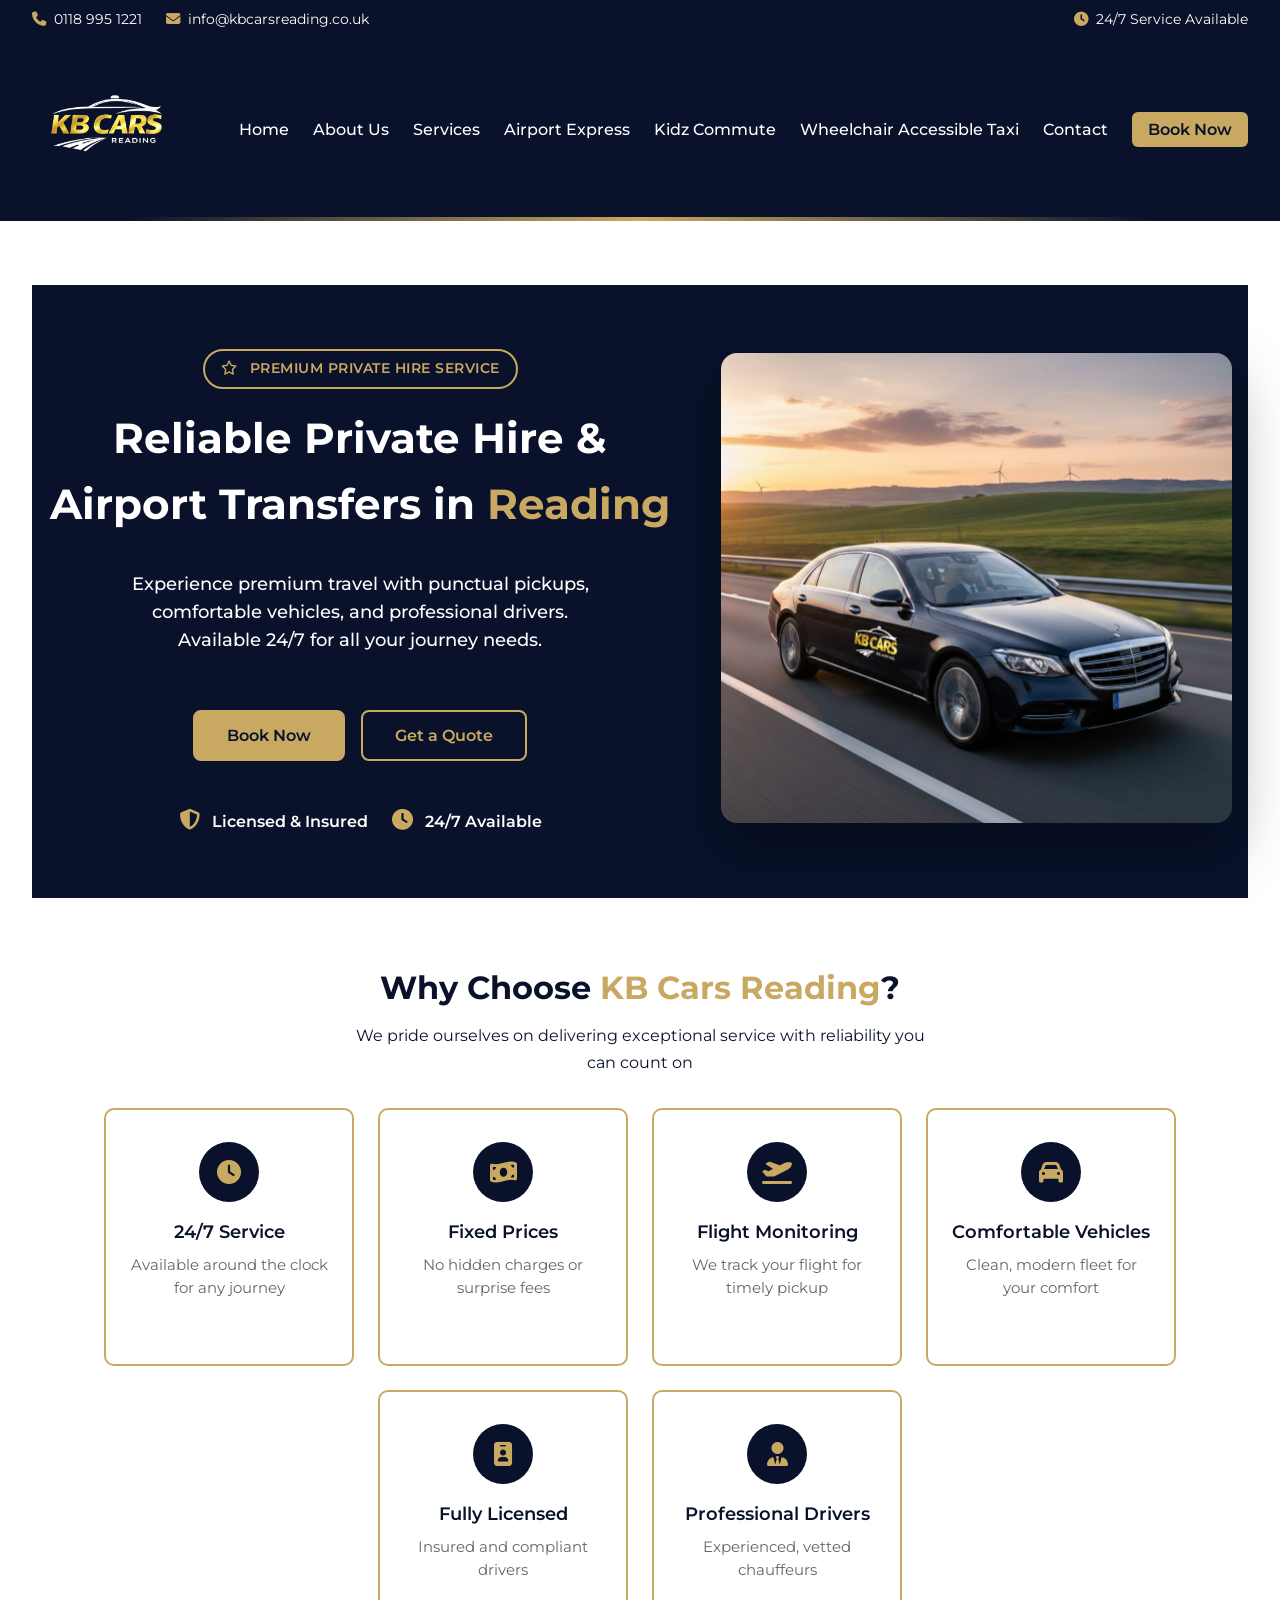
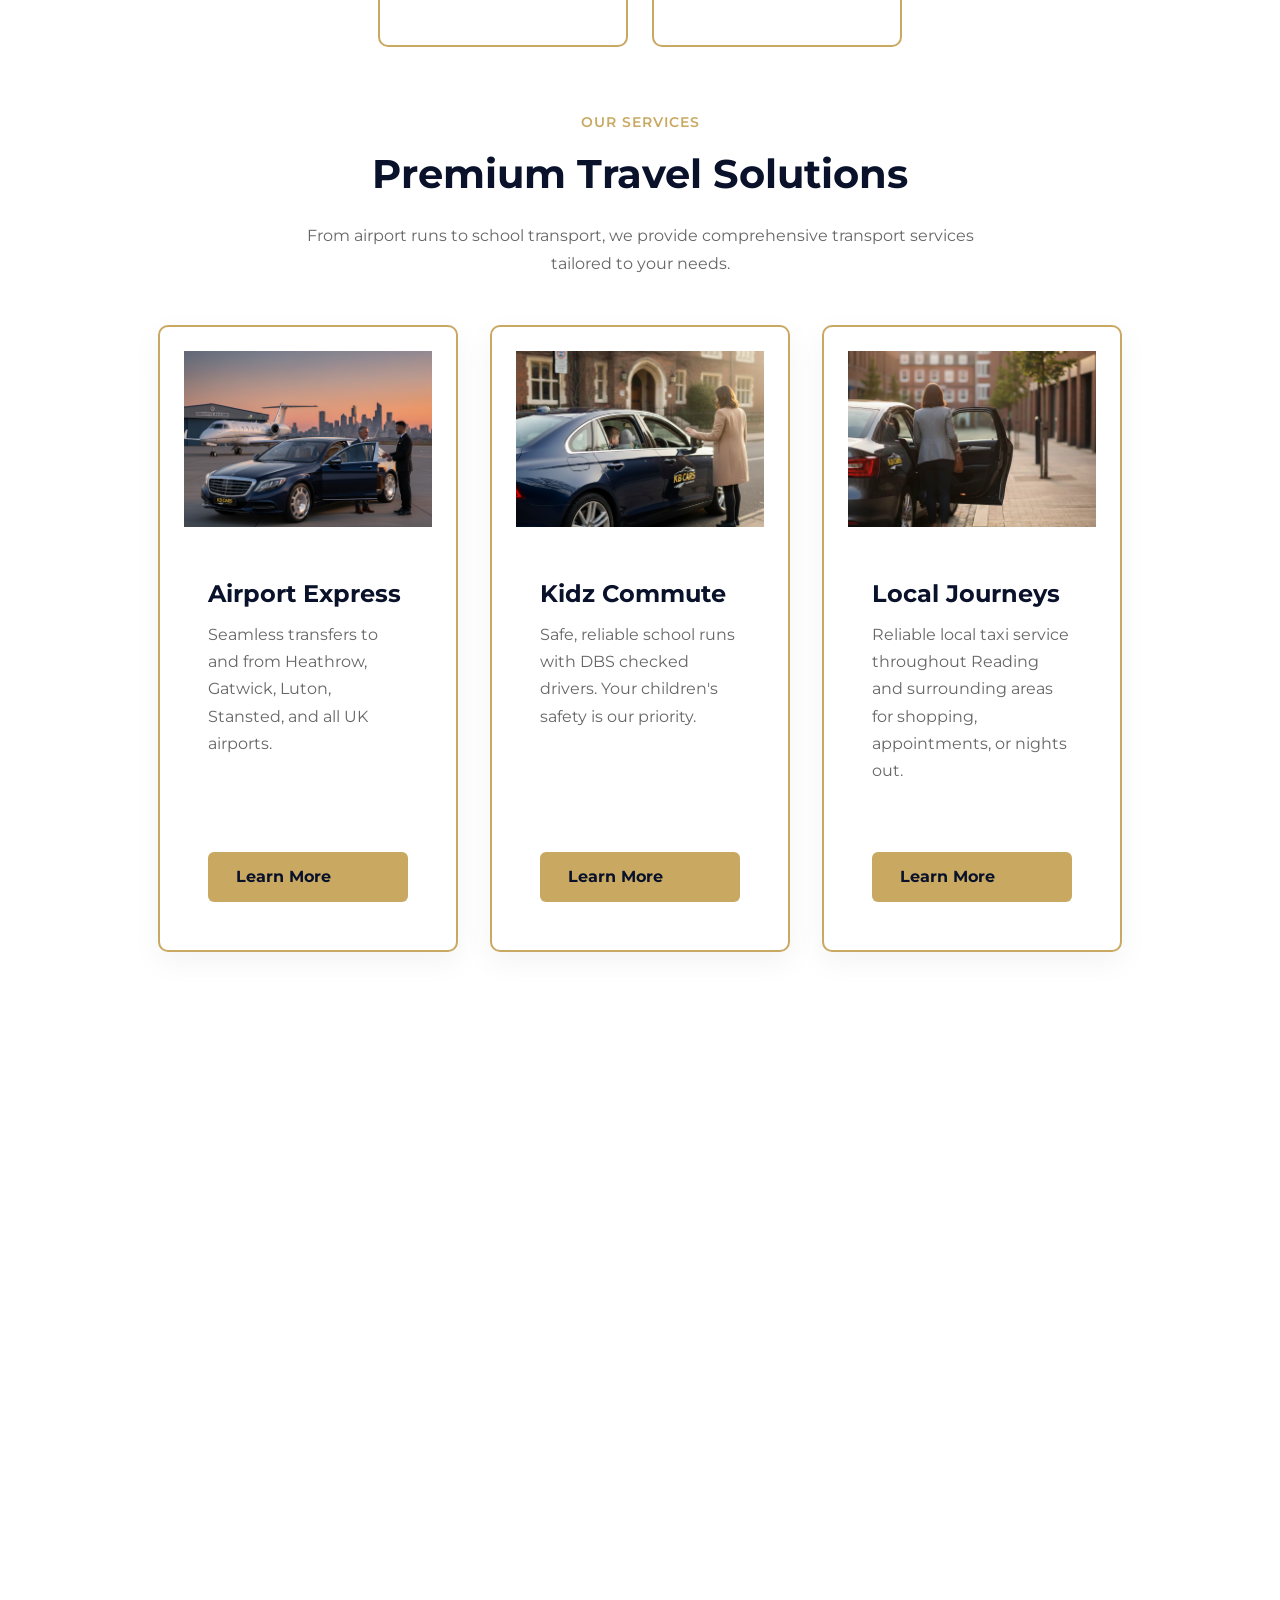
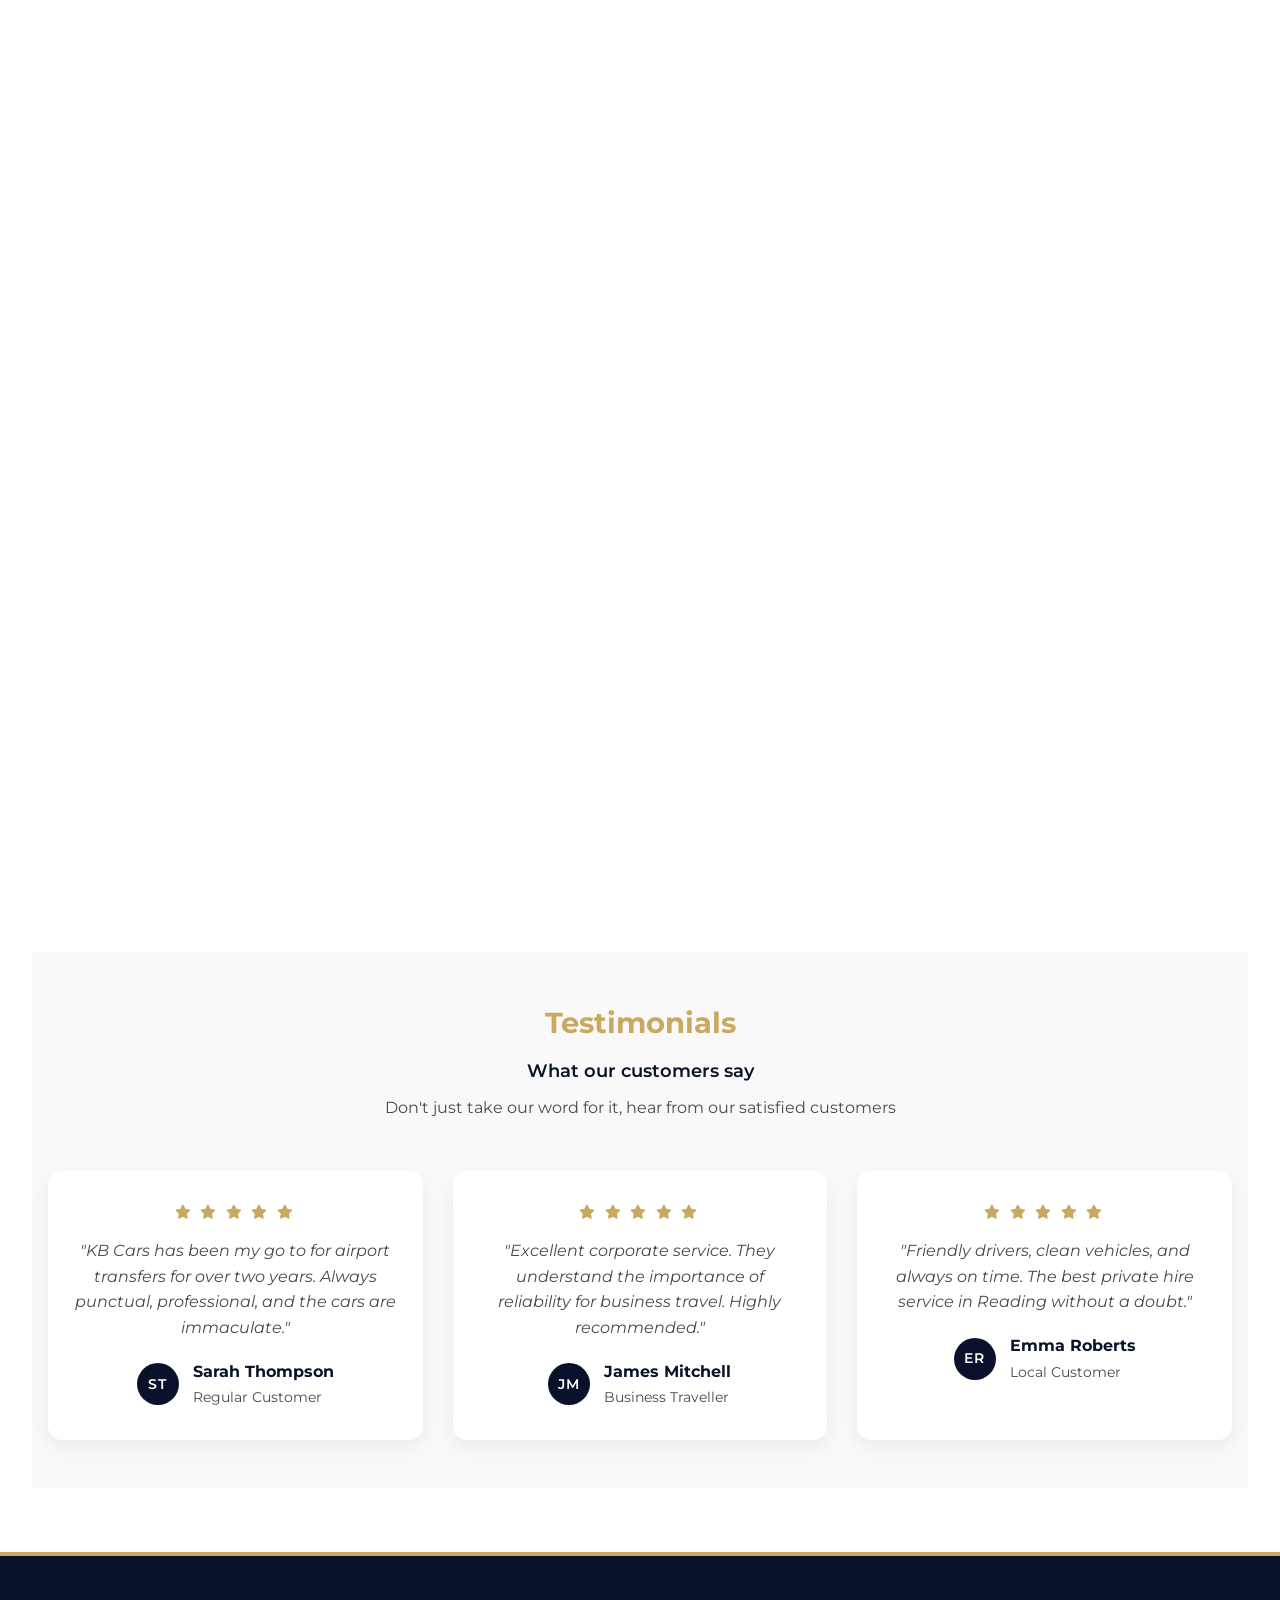
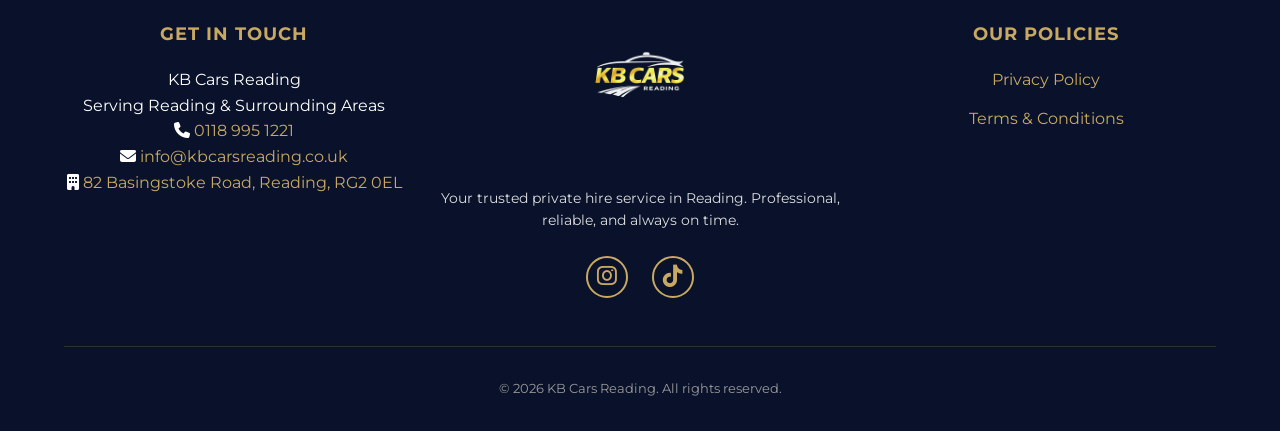
==== commit 98794413: "removing captcha from index file booking form." ====
--- a/index.html
+++ b/index.html
@@ -1,7 +1,9 @@
 <!DOCTYPE html>
 <html lang="en">
+
 <head>
   <meta charset="UTF-8">
+  <link rel="icon" type="image/png" href="images/transparent-logo.png" />
   <meta name="viewport" content="width=device-width, initial-scale=1.0">
   <title>KB Cars Reading | Private Hire & Airport Transfers</title>
 
@@ -12,394 +14,399 @@
   <link rel="stylesheet" href="https://fonts.googleapis.com/css2?family=Montserrat:wght@400;600;700&display=swap">
 
   <!-- Font Awesome for icons -->
-  <link
-  rel="stylesheet"
-  href="https://cdnjs.cloudflare.com/ajax/libs/font-awesome/6.5.1/css/all.min.css"
-  crossorigin="anonymous"
-/>
+  <link rel="stylesheet" href="https://cdnjs.cloudflare.com/ajax/libs/font-awesome/6.5.1/css/all.min.css"
+    crossorigin="anonymous" />
 
 </head>
+
 <body class="page-home">
 
-<!-- TOP INFO BAR -->
-<div class="top-bar">
-  <div class="top-bar-left">
-    <span>
-      <i class="fa-solid fa-phone"></i>
-      <a href="tel:+441234567890">0118 995 1221</a>
-    </span>
-    <span>
-      <i class="fa-solid fa-envelope"></i>
-      <a href="mailto:info@kbcarsreading.co.uk">info@kbcarsreading.co.uk</a>
-    </span>
+  <!-- TOP INFO BAR -->
+  <div class="top-bar">
+    <div class="top-bar-left">
+      <span>
+        <i class="fa-solid fa-phone"></i>
+        <a href="tel:+441234567890">0118 995 1221</a>
+      </span>
+      <span>
+        <i class="fa-solid fa-envelope"></i>
+        <a href="mailto:info@kbcarsreading.co.uk">info@kbcarsreading.co.uk</a>
+      </span>
+    </div>
+
+    <div class="top-bar-right">
+      <i class="fa-solid fa-clock"></i>
+      <span>24/7 Service Available</span>
+    </div>
   </div>
 
-  <div class="top-bar-right">
-    <i class="fa-solid fa-clock"></i>
-    <span>24/7 Service Available</span>
-  </div>
-</div>
-
 
   <!-- HEADER -->
-<header>
-  <div class="logo reveal zoom-in">
-    <a href="index.html">
-      <img src="images/transparent-logo.png" alt="KB Cars Reading Logo">
-    </a>
-    <div class="menu-toggle">
-      <span></span>
-      <span></span>
-      <span></span>
-    </div>
-  </div>
-
-  <nav>
-    <ul class="nav-links">
-      <li><a href="index.html">Home</a></li>
-      <li><a href="about.html">About Us</a></li>
-      <li><a href="services.html">Services</a></li>
-      <li><a href="airport-express.html">Airport Express</a></li>
-      <li><a href="kidz-commute.html">Kidz Commute</a></li>
-      <li><a href="accessible.html">Wheelchair Accessible Taxi</a></li>
-      <li><a href="contact.html">Contact</a></li>
-      <li class="nav-book"><a href="book-now.html">Book Now</a></li>
-    </ul>
-  </nav>
-</header>
+  <header>
+    <div class="logo reveal zoom-in">
+      <a href="index.html">
+        <img src="images/transparent-logo.png" alt="KB Cars Reading Logo">
+      </a>
+      <div class="menu-toggle">
+        <span></span>
+        <span></span>
+        <span></span>
+      </div>
+    </div>
+
+    <nav>
+      <ul class="nav-links">
+        <li><a href="index.html">Home</a></li>
+        <li><a href="about.html">About Us</a></li>
+        <li><a href="services.html">Services</a></li>
+        <li><a href="airport-express.html">Airport Express</a></li>
+        <li><a href="kidz-commute.html">Kidz Commute</a></li>
+        <li><a href="accessible.html">Wheelchair Accessible Taxi</a></li>
+        <li><a href="contact.html">Contact</a></li>
+        <li class="nav-book"><a href="book-now.html">Book Now</a></li>
+      </ul>
+    </nav>
+  </header>
 
   <main>
 
-  <!-- HERO SECTION -->
-<section class="home-hero" >
-
-
-  <div class="hero-container">
-
-    <!-- LEFT COLUMN -->
-    <div class="hero-content reveal">
-<h5 class="subtitle badge">
-  <i class="fa-regular fa-star"></i> Premium Private Hire Service
-</h5>
-
-      <h1>
-        Reliable Private Hire & Airport Transfers in
-        <span class="gold-text">Reading</span>
-      </h1>
-
-      <p class="intro">
-        Experience premium travel with punctual pickups, comfortable vehicles,
-        and professional drivers. Available 24/7 for all your journey needs.
+    <!-- HERO SECTION -->
+    <section class="home-hero">
+
+
+      <div class="hero-container">
+
+        <!-- LEFT COLUMN -->
+        <div class="hero-content reveal">
+          <h5 class="subtitle badge">
+            <i class="fa-regular fa-star"></i> Premium Private Hire Service
+          </h5>
+
+          <h1>
+            Reliable Private Hire & Airport Transfers in
+            <span class="gold-text">Reading</span>
+          </h1>
+
+          <p class="intro">
+            Experience premium travel with punctual pickups, comfortable vehicles,
+            and professional drivers. Available 24/7 for all your journey needs.
+          </p>
+
+          <div class="hero-buttons">
+            <a href="book-now.html" class="btn-primary">Book Now</a>
+            <a href="contact.html" class="btn-outline">Get a Quote</a>
+          </div>
+
+          <div class="hero-trust">
+            <div><i class="fa-solid fa-shield-halved gold-icon"></i> Licensed & Insured</div>
+            <div><i class="fa-solid fa-clock gold-icon"></i> 24/7 Available</div>
+          </div>
+        </div>
+
+        <!-- RIGHT COLUMN -->
+        <div class="car-long-distance reveal fade-left">
+          <img src="images/long-distance.png" alt="KB Cars Reading Private Hire Vehicle">
+        </div>
+
+      </div>
+    </section>
+
+
+    <!-- WHY CHOOSE US -->
+    <section class="why-choose reveal">
+      <h2>Why Choose <span class="gold-text">KB Cars Reading</span>?</h2>
+
+      <p>We pride ourselves on delivering exceptional service with reliability you can count on</p>
+
+      <div class="cards-container">
+        <div class="feature-card reveal">
+          <div class="icon reveal fade-left"><i class="fa-solid fa-clock"></i></div>
+          <h3>24/7 Service</h3>
+          <p>Available around the clock for any journey</p>
+        </div>
+
+        <div class="feature-card reveal">
+          <div class="icon reveal fade-left"><i class="fa-solid fa-money-bill-wave"></i></div>
+          <h3>Fixed Prices</h3>
+          <p>No hidden charges or surprise fees</p>
+        </div>
+
+        <div class="feature-card reveal">
+          <div class="icon reveal fade-left"><i class="fa-solid fa-plane-departure"></i></div>
+          <h3>Flight Monitoring</h3>
+          <p>We track your flight for timely pickup</p>
+        </div>
+
+        <div class="feature-card reveal">
+          <div class="icon reveal fade-left"><i class="fa-solid fa-car"></i></div>
+          <h3>Comfortable Vehicles</h3>
+          <p>Clean, modern fleet for your comfort</p>
+        </div>
+
+        <div class="feature-card reveal">
+          <div class="icon reveal fade-left"><i class="fa-solid fa-id-badge"></i></div>
+          <h3>Fully Licensed</h3>
+          <p>Insured and compliant drivers</p>
+        </div>
+
+        <div class="feature-card reveal">
+          <div class="icon reveal fade-left"><i class="fa-solid fa-user-tie"></i></div>
+          <h3>Professional Drivers</h3>
+          <p>Experienced, vetted chauffeurs</p>
+        </div>
+      </div>
+    </section>
+
+
+    <!-- SERVICES -->
+    <div class="section-header reveal">
+      <h2 class="section-label">Our Services</h2>
+      <h2 class="section-title">Premium Travel Solutions</h2>
+      <p class="section-description">
+        From airport runs to school transport, we provide comprehensive transport services tailored to your needs.
       </p>
-
-      <div class="hero-buttons">
-        <a href="book-now.html" class="btn-primary">Book Now</a>
-        <a href="contact.html" class="btn-outline">Get a Quote</a>
-      </div>
-
-      <div class="hero-trust">
-        <div><i class="fa-solid fa-shield-halved gold-icon"></i> Licensed & Insured</div>
-        <div><i class="fa-solid fa-clock gold-icon"></i> 24/7 Available</div>
-      </div>
-    </div>
-
-    <!-- RIGHT COLUMN -->
-    <div class="car-long-distance reveal fade-left">
-      <img src="images/long-distance.png" alt="KB Cars Reading Private Hire Vehicle">
-    </div>
-
-  </div>
-</section>
-
-
-  <!-- WHY CHOOSE US -->
-  <section class="why-choose reveal">
-<h2>Why Choose <span class="gold-text">KB Cars Reading</span>?</h2>
-
-  <p>We pride ourselves on delivering exceptional service with reliability you can count on</p>
-
-  <div class="cards-container">
-    <div class="feature-card reveal">
-      <div class="icon reveal fade-left"><i class="fa-solid fa-clock"></i></div>
-      <h3>24/7 Service</h3>
-      <p>Available around the clock for any journey</p>
-    </div>
-
-    <div class="feature-card reveal">
-      <div class="icon reveal fade-left"><i class="fa-solid fa-money-bill-wave"></i></div>
-      <h3>Fixed Prices</h3>
-      <p>No hidden charges or surprise fees</p>
-    </div>
-
-    <div class="feature-card reveal">
-      <div class="icon reveal fade-left"><i class="fa-solid fa-plane-departure"></i></div>
-      <h3>Flight Monitoring</h3>
-      <p>We track your flight for timely pickup</p>
-    </div>
-
-    <div class="feature-card reveal">
-      <div class="icon reveal fade-left"><i class="fa-solid fa-car"></i></div>
-      <h3>Comfortable Vehicles</h3>
-      <p>Clean, modern fleet for your comfort</p>
-    </div>
-
-    <div class="feature-card reveal">
-      <div class="icon reveal fade-left"><i class="fa-solid fa-id-badge"></i></div>
-      <h3>Fully Licensed</h3>
-      <p>Insured and compliant drivers</p>
-    </div>
-
-    <div class="feature-card reveal">
-      <div class="icon reveal fade-left"><i class="fa-solid fa-user-tie"></i></div>
-      <h3>Professional Drivers</h3>
-      <p>Experienced, vetted chauffeurs</p>
-    </div>
-  </div>
-</section>
-
-
-  <!-- SERVICES -->
-<div class="section-header reveal">
-  <h2 class="section-label">Our Services</h2>
-  <h2 class="section-title">Premium Travel Solutions</h2>
-  <p class="section-description">
-    From airport runs to school transport, we provide comprehensive transport services tailored to your needs.
-  </p>
-</div>
-
-
-  <!-- Services cards -->
-  <div class="services-list reveal">
-
-    <!-- Airport Express -->
-    <div class="service-card reveal">
-      <div class="service-image reveal fade-left">
-        <img src="images/airport-express.png" alt="Airport Express">
-      </div>
-      <div class="service-content reveal">
-        <h3>Airport Express</h3>
-        <p>Seamless transfers to and from Heathrow, Gatwick, Luton, Stansted, and all UK airports.</p>
-        <a href="airport-express.html" class="btn-primary">Learn More</a>
-      </div>
-    </div>
-
-    <!-- Kidz Commute -->
-    <div class="service-card reveal">
-      <div class="service-image reveal fade-left">
-        <img src="images/kidz-commute.png" alt="Kidz Commute">
-      </div>
-      <div class="service-content reveal">
-        <h3>Kidz Commute</h3>
-        <p>Safe, reliable school runs with DBS checked drivers. Your children's safety is our priority.</p>
-        <a href="kidz-commute.html" class="btn-primary">Learn More</a>
-      </div>
-    </div>
-
-    <!-- Local Journeys -->
-    <div class="service-card reveal">
-      <div class="service-image reveal fade-left">
-        <img src="images/local-journeys.png" alt="Local Journeys">
-      </div>
-      <div class="service-content reveal">
-        <h3>Local Journeys</h3>
-        <p>Reliable local taxi service throughout Reading and surrounding areas for shopping, appointments, or nights out.</p>
-        <a href="services.html" class="btn-primary">Learn More</a>
-      </div>
-    </div>
-
-    <!-- Long Distance -->
-    <div class="service-card reveal">
-      <div class="service-image reveal fade-left">
-        <img src="images/long-distance.png" alt="Long Distance">
-      </div>
-      <div class="service-content reveal">
-        <h3>Long Distance</h3>
-        <p>Comfortable long-distance travel anywhere in the UK. Ideal for business trips, events, or visiting family and friends.</p>
-        <a href="services.html" class="btn-primary">Learn More</a>
-      </div>
-    </div>
-
-    <!-- Corporate Travel -->
-    <div class="service-card reveal">
-      <div class="service-image reveal fade-left">
-        <img src="images/corporate-travel.png" alt="Corporate Travel">
-      </div>
-      <div class="service-content reveal">
-        <h3>Corporate Travel</h3>
-        <p>Executive transport solutions tailored for businesses. From single journeys to ongoing corporate accounts.</p>
-        <a href="services.html" class="btn-primary">Learn More</a>
-      </div>
-    </div>
-
-  </div>
-</section>
-
-
-  <!-- QUICK BOOKING -->
-<section class="service-block reveal">
-  <h2>Quick Booking</h2>
-  <p class="intro">Book your journey in seconds </p>
-  <p class="intro">Enter your details below for an instant quote within minutes</p>
-
-  <form class="quick-booking reveal" 
-        action="https://formsubmit.co/bookings@kbcarsreading.co.uk" 
-        method="POST">
-
-    <!-- Customer Contact Details -->
-    <div class="form-group">
-      <label class="reveal fade-left" for="first_name"><i class="fa-solid fa-user "></i> First Name *</label>
-      <input type="text" id="first_name" name="first_name" placeholder="First Name" required>
-    </div>
-
-    <div class="form-group">
-      <label class="reveal fade-left" for="last_name"><i class="fa-solid fa-user"></i> Last Name *</label>
-      <input type="text" id="last_name" name="last_name" placeholder="Last Name" required>
-    </div>
-
-    <div class="form-group">
-      <label class="reveal fade-left" for="phone"><i class="fa-solid fa-phone"></i> Phone Number *</label>
-      <input type="tel" id="phone" name="phone" placeholder="Phone Number" required>
-    </div>
-
-    <div class="form-group">
-      <label class="reveal fade-left" for="email"><i class="fa-solid fa-envelope"></i> Email Address *</label>
-      <input type="email" id="email" name="email" placeholder="Email Address" required>
-    </div>
-
-    <!-- Pickup & Drop-off -->
-    <div class="form-group">
-      <label class="reveal fade-left" for="pickup"><i class="fa-solid fa-location-dot"></i> Pickup Location *</label>
-      <input type="text" id="pickup" name="pickup" placeholder="Pickup Location" required>
-    </div>
-
-    <div class="form-group">
-      <label class="reveal fade-left" for="dropoff"><i class="fa-solid fa-map-marker-alt"></i> Drop-off Location *</label>
-      <input type="text" id="dropoff" name="dropoff" placeholder="Drop-off Location" required>
-    </div>
-
-    <!-- Date & Time -->
-    <div class="form-group">
-      <label class="reveal fade-left" for="date"><i class="fa-solid fa-calendar"></i> Pickup Date *</label>
-      <input type="date" id="date" name="date" required>
-    </div>
-
-    <div class="form-group">
-      <label class="reveal fade-left" for="time"><i class="fa-solid fa-clock"></i> Pickup Time *</label>
-      <input type="time" id="time" name="time" required>
-    </div>
-
-
-    <!-- Submit -->
-    <button class="btn-primary" type="submit">Send Booking</button>
-  </form>
-
-  <p class="cta-phone reveal fade-left" >
-    Need help? Call us at <a href="tel:01189951221">0118 995 1221</a>
-  </p>
-</section>
-
-
-
-
-  <!-- TESTIMONIALS -->
-  <section class="light-section reveal">
-    <h2>Testimonials</h2>
-    <p class="intro reveal">What our customers say</p>
-    <p>Don't just take our word for it, hear from our satisfied customers</p>
-
-    <div class="testimonial-grid reveal">
-      <div class="testimonial reveal fade-left">
-        <p>"KB Cars has been my go to for airport transfers for over two years.
-           Always punctual, professional, and the cars are immaculate."</p>
-<div class="customer">
-  <div class="avatar">ST</div>
-  <div class="customer-info">
-    <strong>Sarah Thompson</strong>
-    <span>Regular Customer</span>
-  </div>
-</div>
-
-      </div>
-
-      <div class="testimonial reveal">
-        <p>"Excellent corporate service. They understand the importance of reliability for business travel. 
-          Highly recommended."</p>
-<div class="customer">
-  <div class="avatar">JM</div>
-  <div class="customer-info">
-    <strong>James Mitchell</strong>
-    <span>Business Traveller</span>
-  </div>
-</div>
-
-      </div>
-
-      <div class="testimonial reveal fade-right">
-        <p>"Friendly drivers, clean vehicles, and always on time. 
-          The best private hire service in Reading without a doubt."</p>
-<div class="customer">
-  <div class="avatar">ER</div>
-  <div class="customer-info">
-    <strong>Emma Roberts</strong>
-    <span>Local Customer</span>
-  </div>
-</div>
-
-      </div>
-    </div>
-  </section>
-
-</main>
+    </div>
+
+
+    <!-- Services cards -->
+    <div class="services-list reveal">
+
+      <!-- Airport Express -->
+      <div class="service-card reveal">
+        <div class="service-image reveal fade-left">
+          <img src="images/airport-express.png" alt="Airport Express">
+        </div>
+        <div class="service-content reveal">
+          <h3>Airport Express</h3>
+          <p>Seamless transfers to and from Heathrow, Gatwick, Luton, Stansted, and all UK airports.</p>
+          <a href="airport-express.html" class="btn-primary">Learn More</a>
+        </div>
+      </div>
+
+      <!-- Kidz Commute -->
+      <div class="service-card reveal">
+        <div class="service-image reveal fade-left">
+          <img src="images/kidz-commute.png" alt="Kidz Commute">
+        </div>
+        <div class="service-content reveal">
+          <h3>Kidz Commute</h3>
+          <p>Safe, reliable school runs with DBS checked drivers. Your children's safety is our priority.</p>
+          <a href="kidz-commute.html" class="btn-primary">Learn More</a>
+        </div>
+      </div>
+
+      <!-- Local Journeys -->
+      <div class="service-card reveal">
+        <div class="service-image reveal fade-left">
+          <img src="images/local-journeys.png" alt="Local Journeys">
+        </div>
+        <div class="service-content reveal">
+          <h3>Local Journeys</h3>
+          <p>Reliable local taxi service throughout Reading and surrounding areas for shopping, appointments, or nights
+            out.</p>
+          <a href="services.html" class="btn-primary">Learn More</a>
+        </div>
+      </div>
+
+      <!-- Long Distance -->
+      <div class="service-card reveal">
+        <div class="service-image reveal fade-left">
+          <img src="images/long-distance.png" alt="Long Distance">
+        </div>
+        <div class="service-content reveal">
+          <h3>Long Distance</h3>
+          <p>Comfortable long-distance travel anywhere in the UK. Ideal for business trips, events, or visiting family
+            and friends.</p>
+          <a href="services.html" class="btn-primary">Learn More</a>
+        </div>
+      </div>
+
+      <!-- Corporate Travel -->
+      <div class="service-card reveal">
+        <div class="service-image reveal fade-left">
+          <img src="images/corporate-travel.png" alt="Corporate Travel">
+        </div>
+        <div class="service-content reveal">
+          <h3>Corporate Travel</h3>
+          <p>Executive transport solutions tailored for businesses. From single journeys to ongoing corporate accounts.
+          </p>
+          <a href="services.html" class="btn-primary">Learn More</a>
+        </div>
+      </div>
+
+    </div>
+    </section>
+
+
+    <!-- QUICK BOOKING -->
+    <section class="service-block reveal">
+      <h2>Quick Booking</h2>
+      <p class="intro">Book your journey in seconds </p>
+      <p class="intro">Enter your details below for an instant quote within minutes</p>
+
+      <form class="quick-booking reveal" action="https://formsubmit.co/bookings@kbcarsreading.co.uk" method="POST">
+
+        <!-- Customer Contact Details -->
+        <div class="form-group">
+          <label class="reveal fade-left" for="first_name"><i class="fa-solid fa-user "></i> First Name *</label>
+          <input type="text" id="first_name" name="first_name" placeholder="First Name" required>
+        </div>
+
+        <div class="form-group">
+          <label class="reveal fade-left" for="last_name"><i class="fa-solid fa-user"></i> Last Name *</label>
+          <input type="text" id="last_name" name="last_name" placeholder="Last Name" required>
+        </div>
+
+        <div class="form-group">
+          <label class="reveal fade-left" for="phone"><i class="fa-solid fa-phone"></i> Phone Number *</label>
+          <input type="tel" id="phone" name="phone" placeholder="Phone Number" required>
+        </div>
+
+        <div class="form-group">
+          <label class="reveal fade-left" for="email"><i class="fa-solid fa-envelope"></i> Email Address *</label>
+          <input type="email" id="email" name="email" placeholder="Email Address" required>
+        </div>
+
+        <!-- Pickup & Drop-off -->
+        <div class="form-group">
+          <label class="reveal fade-left" for="pickup"><i class="fa-solid fa-location-dot"></i> Pickup Location
+            *</label>
+          <input type="text" id="pickup" name="pickup" placeholder="Pickup Location" required>
+        </div>
+
+        <div class="form-group">
+          <label class="reveal fade-left" for="dropoff"><i class="fa-solid fa-map-marker-alt"></i> Drop-off Location
+            *</label>
+          <input type="text" id="dropoff" name="dropoff" placeholder="Drop-off Location" required>
+        </div>
+
+        <!-- Date & Time -->
+        <div class="form-group">
+          <label class="reveal fade-left" for="date"><i class="fa-solid fa-calendar"></i> Pickup Date *</label>
+          <input type="date" id="date" name="date" required>
+        </div>
+
+        <div class="form-group">
+          <label class="reveal fade-left" for="time"><i class="fa-solid fa-clock"></i> Pickup Time *</label>
+          <input type="time" id="time" name="time" required>
+        </div>
+
+        <input type="hidden" name="_captcha" value="false">
+        <input type="text" name="_honey" style="display:none">
+
+        <!-- Submit -->
+        <button class="btn-primary" type="submit">Send Booking</button>
+      </form>
+
+      <p class="cta-phone reveal fade-left">
+        Need help? Call us at <a href="tel:01189951221">0118 995 1221</a>
+      </p>
+    </section>
+
+
+
+
+    <!-- TESTIMONIALS -->
+    <section class="light-section reveal">
+      <h2>Testimonials</h2>
+      <p class="intro reveal">What our customers say</p>
+      <p>Don't just take our word for it, hear from our satisfied customers</p>
+
+      <div class="testimonial-grid reveal">
+        <div class="testimonial reveal fade-left">
+          <p>"KB Cars has been my go to for airport transfers for over two years.
+            Always punctual, professional, and the cars are immaculate."</p>
+          <div class="customer">
+            <div class="avatar">ST</div>
+            <div class="customer-info">
+              <strong>Sarah Thompson</strong>
+              <span>Regular Customer</span>
+            </div>
+          </div>
+
+        </div>
+
+        <div class="testimonial reveal">
+          <p>"Excellent corporate service. They understand the importance of reliability for business travel.
+            Highly recommended."</p>
+          <div class="customer">
+            <div class="avatar">JM</div>
+            <div class="customer-info">
+              <strong>James Mitchell</strong>
+              <span>Business Traveller</span>
+            </div>
+          </div>
+
+        </div>
+
+        <div class="testimonial reveal fade-right">
+          <p>"Friendly drivers, clean vehicles, and always on time.
+            The best private hire service in Reading without a doubt."</p>
+          <div class="customer">
+            <div class="avatar">ER</div>
+            <div class="customer-info">
+              <strong>Emma Roberts</strong>
+              <span>Local Customer</span>
+            </div>
+          </div>
+
+        </div>
+      </div>
+    </section>
+
+  </main>
 
 
   <!-- FOOTER -->
-<footer id="contact" class="reveal fade-up">
-  <div class="footer-container">
-    
-    <div class="footer-column footer-left">
-      <h3>Get In Touch</h3>
-      <p>KB Cars Reading</p>
-      <p>Serving Reading & Surrounding Areas</p>
-      <p><i class="fa-solid fa-phone"></i> <a href="tel:01189951221">0118 995 1221</a></p>
-      <p><i class="fa-solid fa-envelope"></i> <a href="mailto:info@kbcarsreading.co.uk">info@kbcarsreading.co.uk</a></p>
-      <p><i class="fa-solid fa-building"></i> <a>82 Basingstoke Road, Reading, RG2 0EL</a></p>
-    </div>
-
-    <div class="footer-column footer-center">
-      <div class="footer-logo">
-        <a href="index.html">
-          <img src="images/transparent-logo.png" alt="KB Cars Reading Logo">
-        </a>
-      </div>
-      <p class="footer-tagline">
-        Your trusted private hire service in Reading. Professional, reliable, and always on time.
-      </p>
-      <div class="footer-socials">
-        <a href="https://instagram.com/kbcarsreading" target="_blank" aria-label="Instagram">
-          <i class="fa-brands fa-instagram"></i>
-        </a>
-        <a href="https://tiktok.com/@kbcars.reading" target="_blank" aria-label="TikTok">
-          <i class="fa-brands fa-tiktok"></i>
-        </a>
-      </div>
-    </div>
-
-<div class="footer-column footer-right">
-  <h3>Our Policies</h3>
-  <ul>
-    <li><a href="policies.html#privacy">Privacy Policy</a></li>
-    <li><a href="policies.html#terms">Terms & Conditions</a></li>
-  </ul>
-</div>
-
-  </div>
-
-  <div class="footer-bottom">
-    <p>&copy; 2026 KB Cars Reading. All rights reserved.</p>
-  </div>
-</footer>
+  <footer id="contact" class="reveal fade-up">
+    <div class="footer-container">
+
+      <div class="footer-column footer-left">
+        <h3>Get In Touch</h3>
+        <p>KB Cars Reading</p>
+        <p>Serving Reading & Surrounding Areas</p>
+        <p><i class="fa-solid fa-phone"></i> <a href="tel:01189951221">0118 995 1221</a></p>
+        <p><i class="fa-solid fa-envelope"></i> <a href="mailto:info@kbcarsreading.co.uk">info@kbcarsreading.co.uk</a>
+        </p>
+        <p><i class="fa-solid fa-building"></i> <a>82 Basingstoke Road, Reading, RG2 0EL</a></p>
+      </div>
+
+      <div class="footer-column footer-center">
+        <div class="footer-logo">
+          <a href="index.html">
+            <img src="images/transparent-logo.png" alt="KB Cars Reading Logo">
+          </a>
+        </div>
+        <p class="footer-tagline">
+          Your trusted private hire service in Reading. Professional, reliable, and always on time.
+        </p>
+        <div class="footer-socials">
+          <a href="https://instagram.com/kbcarsreading" target="_blank" aria-label="Instagram">
+            <i class="fa-brands fa-instagram"></i>
+          </a>
+          <a href="https://tiktok.com/@kbcars.reading" target="_blank" aria-label="TikTok">
+            <i class="fa-brands fa-tiktok"></i>
+          </a>
+        </div>
+      </div>
+
+      <div class="footer-column footer-right">
+        <h3>Our Policies</h3>
+        <ul>
+          <li><a href="policies.html#privacy">Privacy Policy</a></li>
+          <li><a href="policies.html#terms">Terms & Conditions</a></li>
+        </ul>
+      </div>
+
+    </div>
+
+    <div class="footer-bottom">
+      <p>&copy; 2026 KB Cars Reading. All rights reserved.</p>
+    </div>
+  </footer>
 
   <!-- Link JS -->
   <script src="script.js"></script>
 </body>
-</html>
+
+</html>
--- a/style.css
+++ b/style.css
@@ -4583,4 +4583,4 @@
     height: 1px;
     background: linear-gradient(to right, transparent, var(--accent-gold), transparent);
     margin: 4rem 0;
-}+}
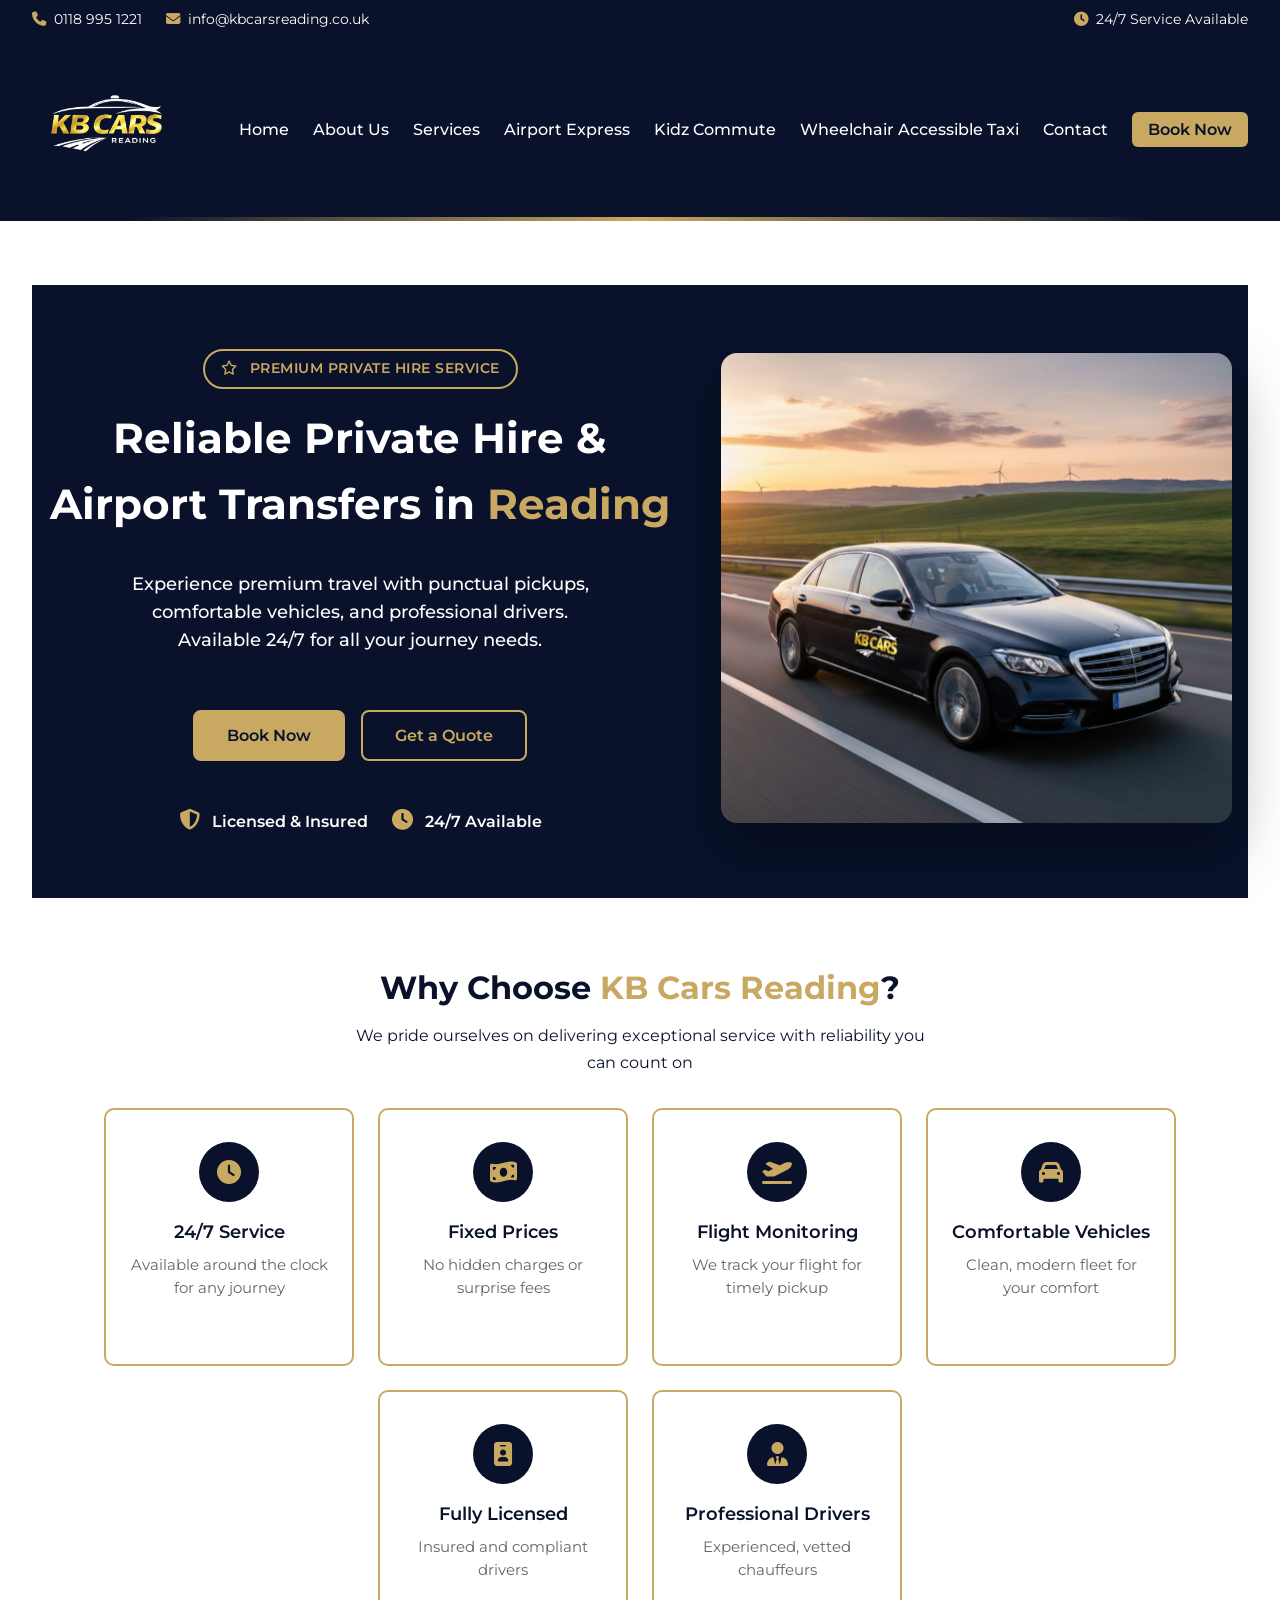
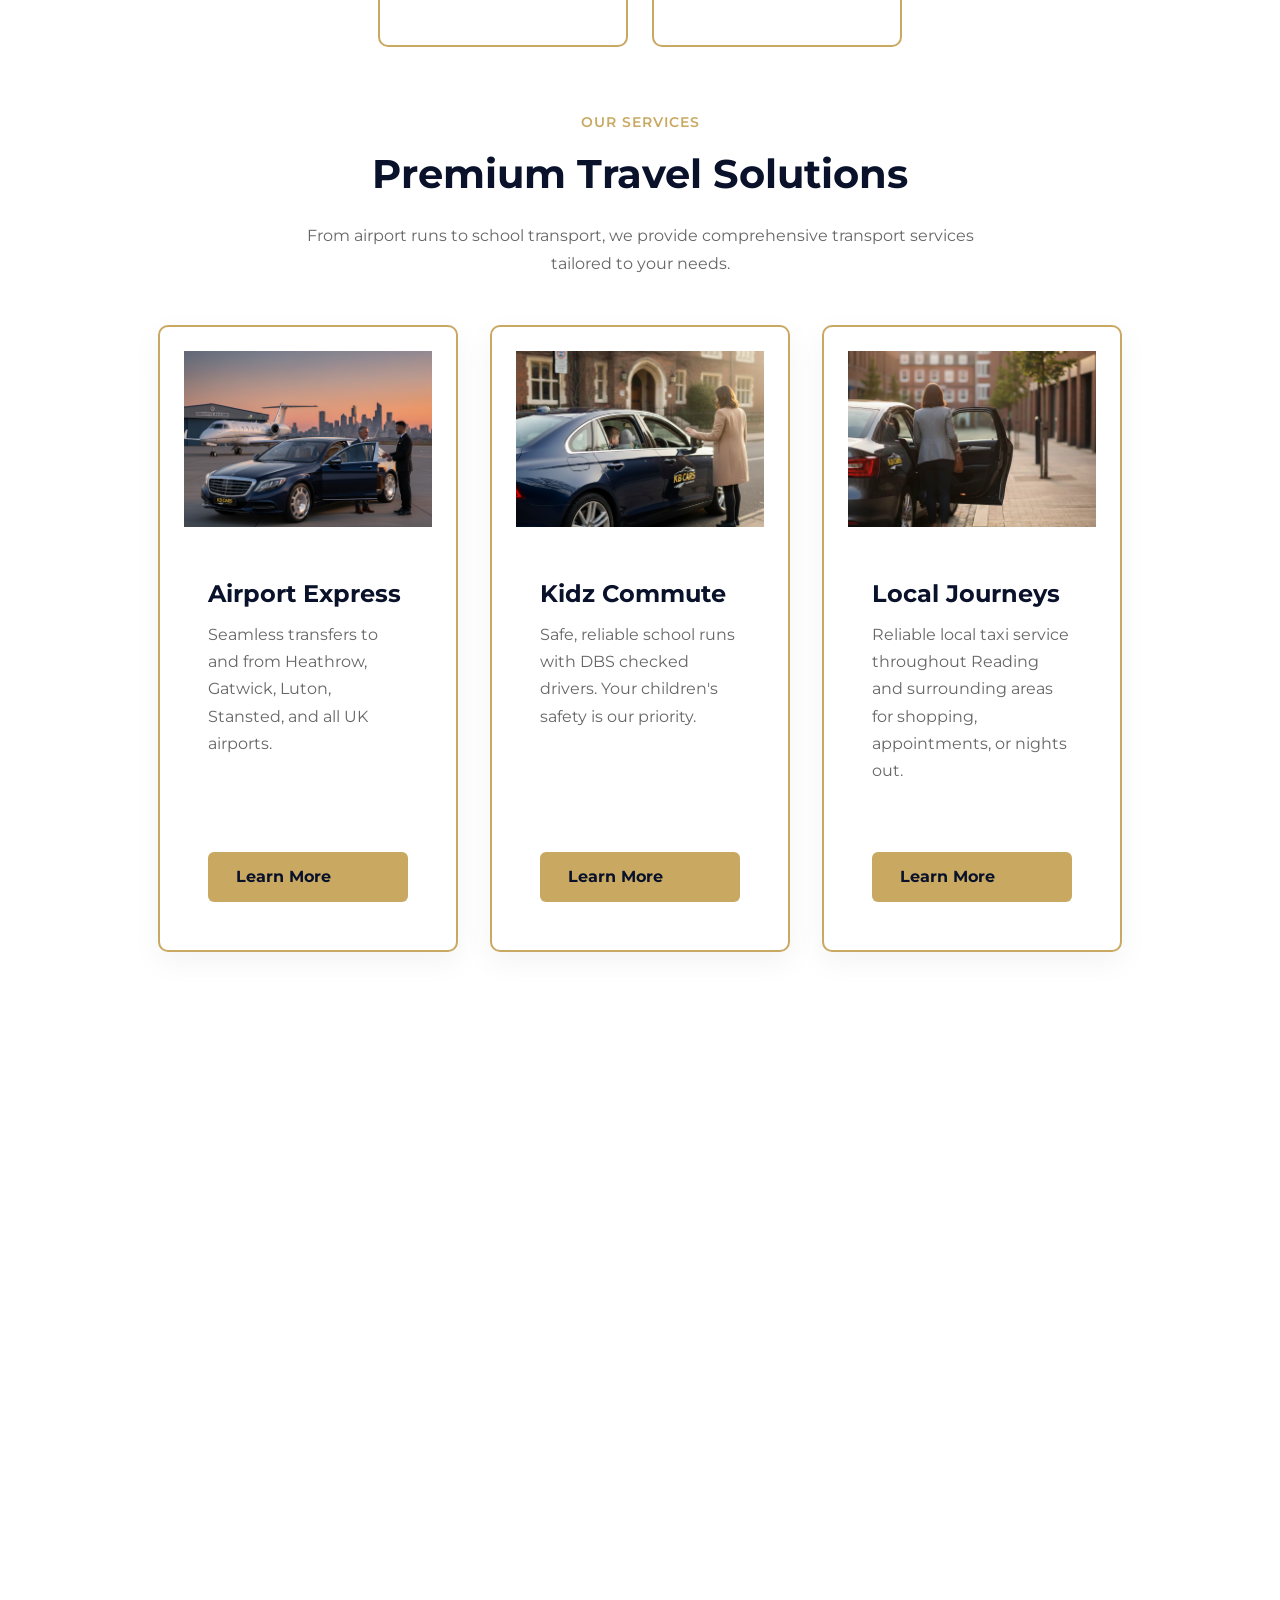
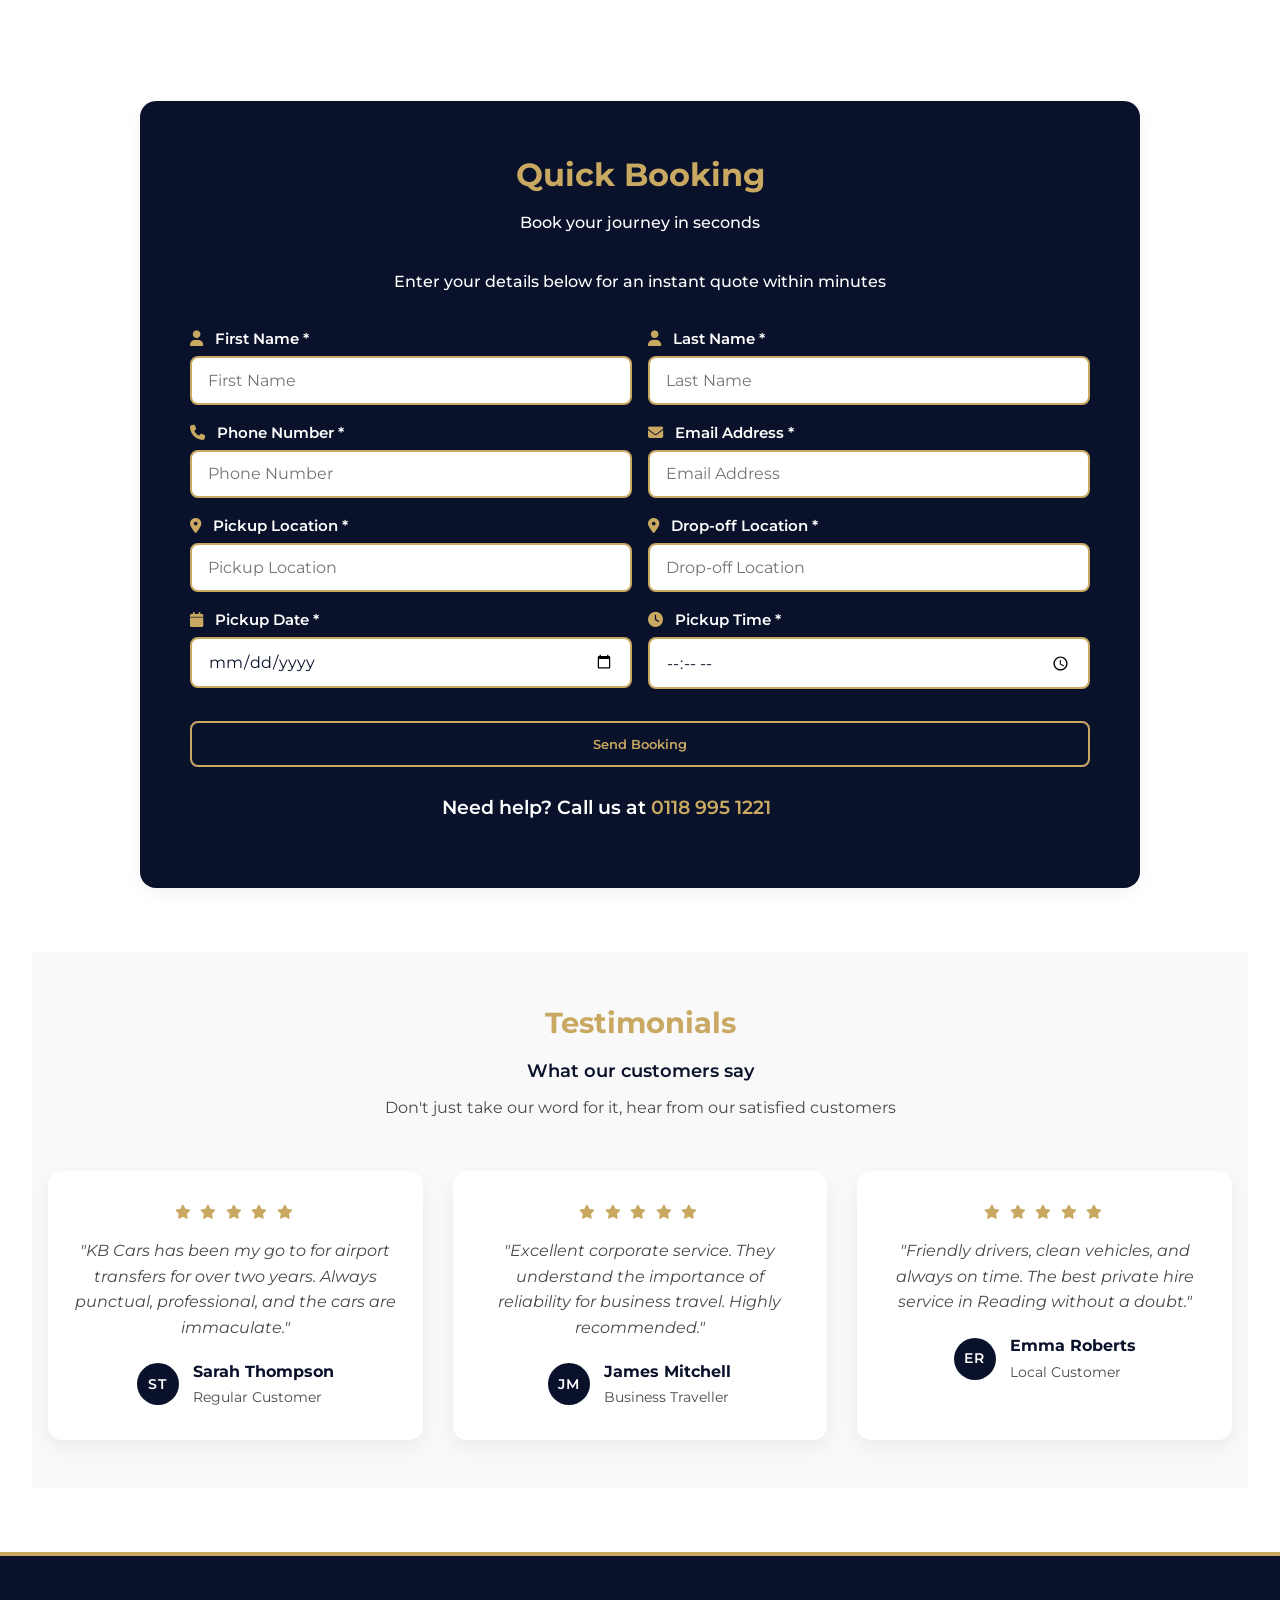
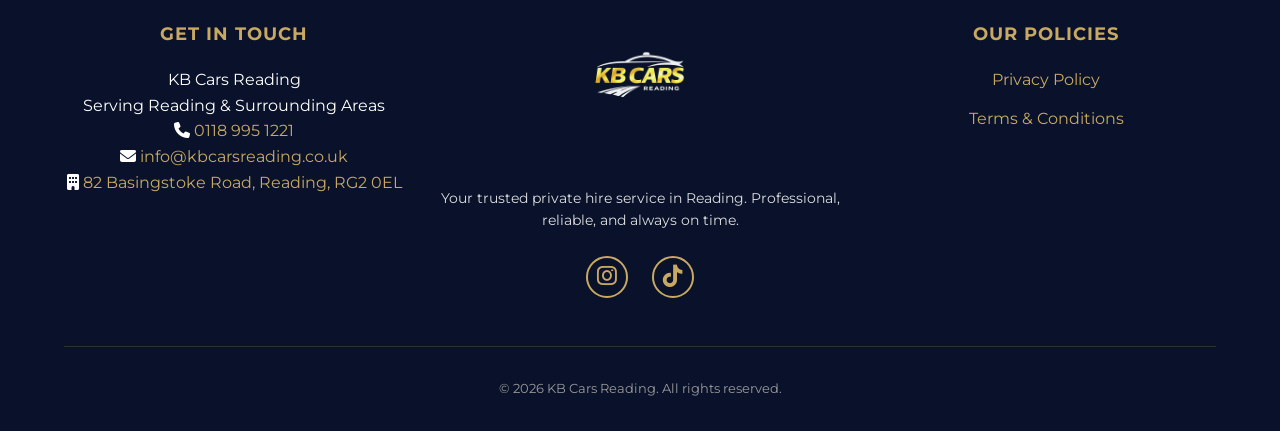
==== commit 218c23a6: "removing captcha from all booking forms." ====
--- a/index.html
+++ b/index.html
@@ -291,6 +291,7 @@
           <input type="time" id="time" name="time" required>
         </div>
 
+        <!-- STOPS CATPTCHA -->
         <input type="hidden" name="_captcha" value="false">
         <input type="text" name="_honey" style="display:none">
 
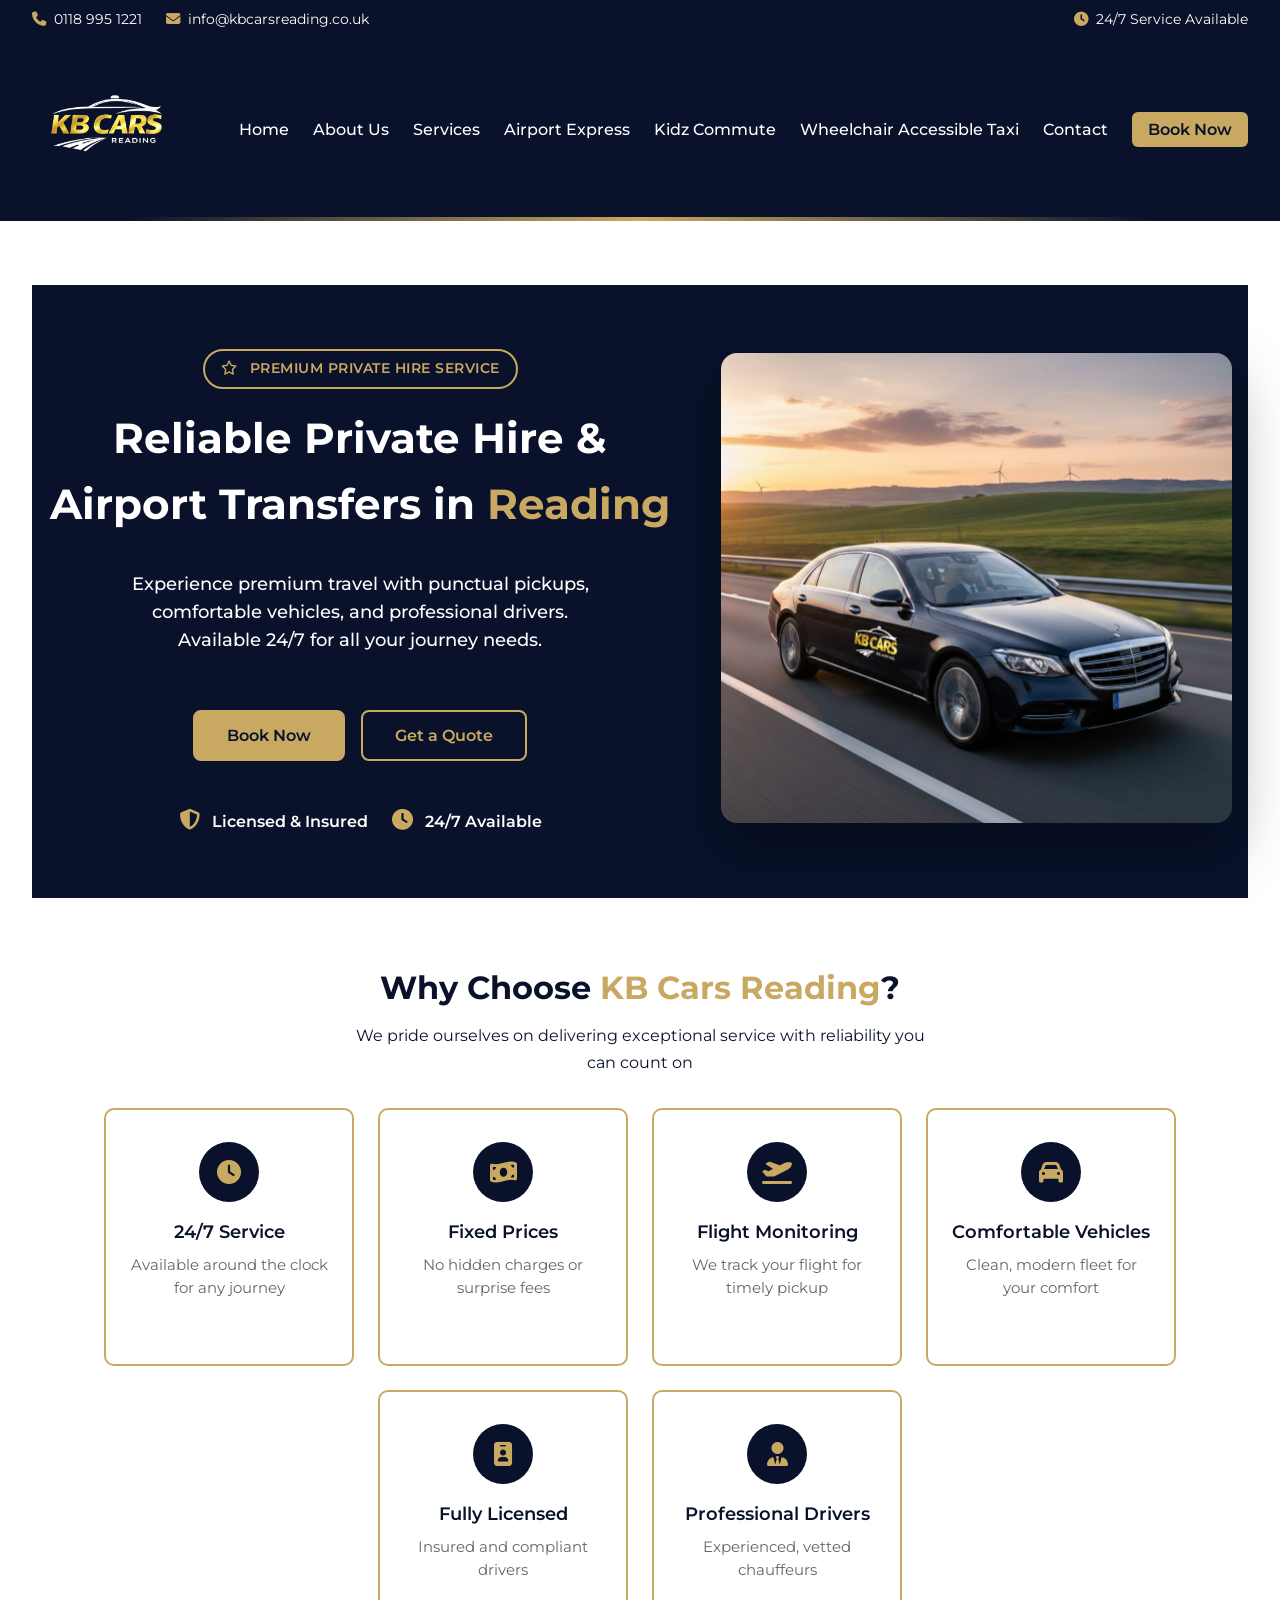
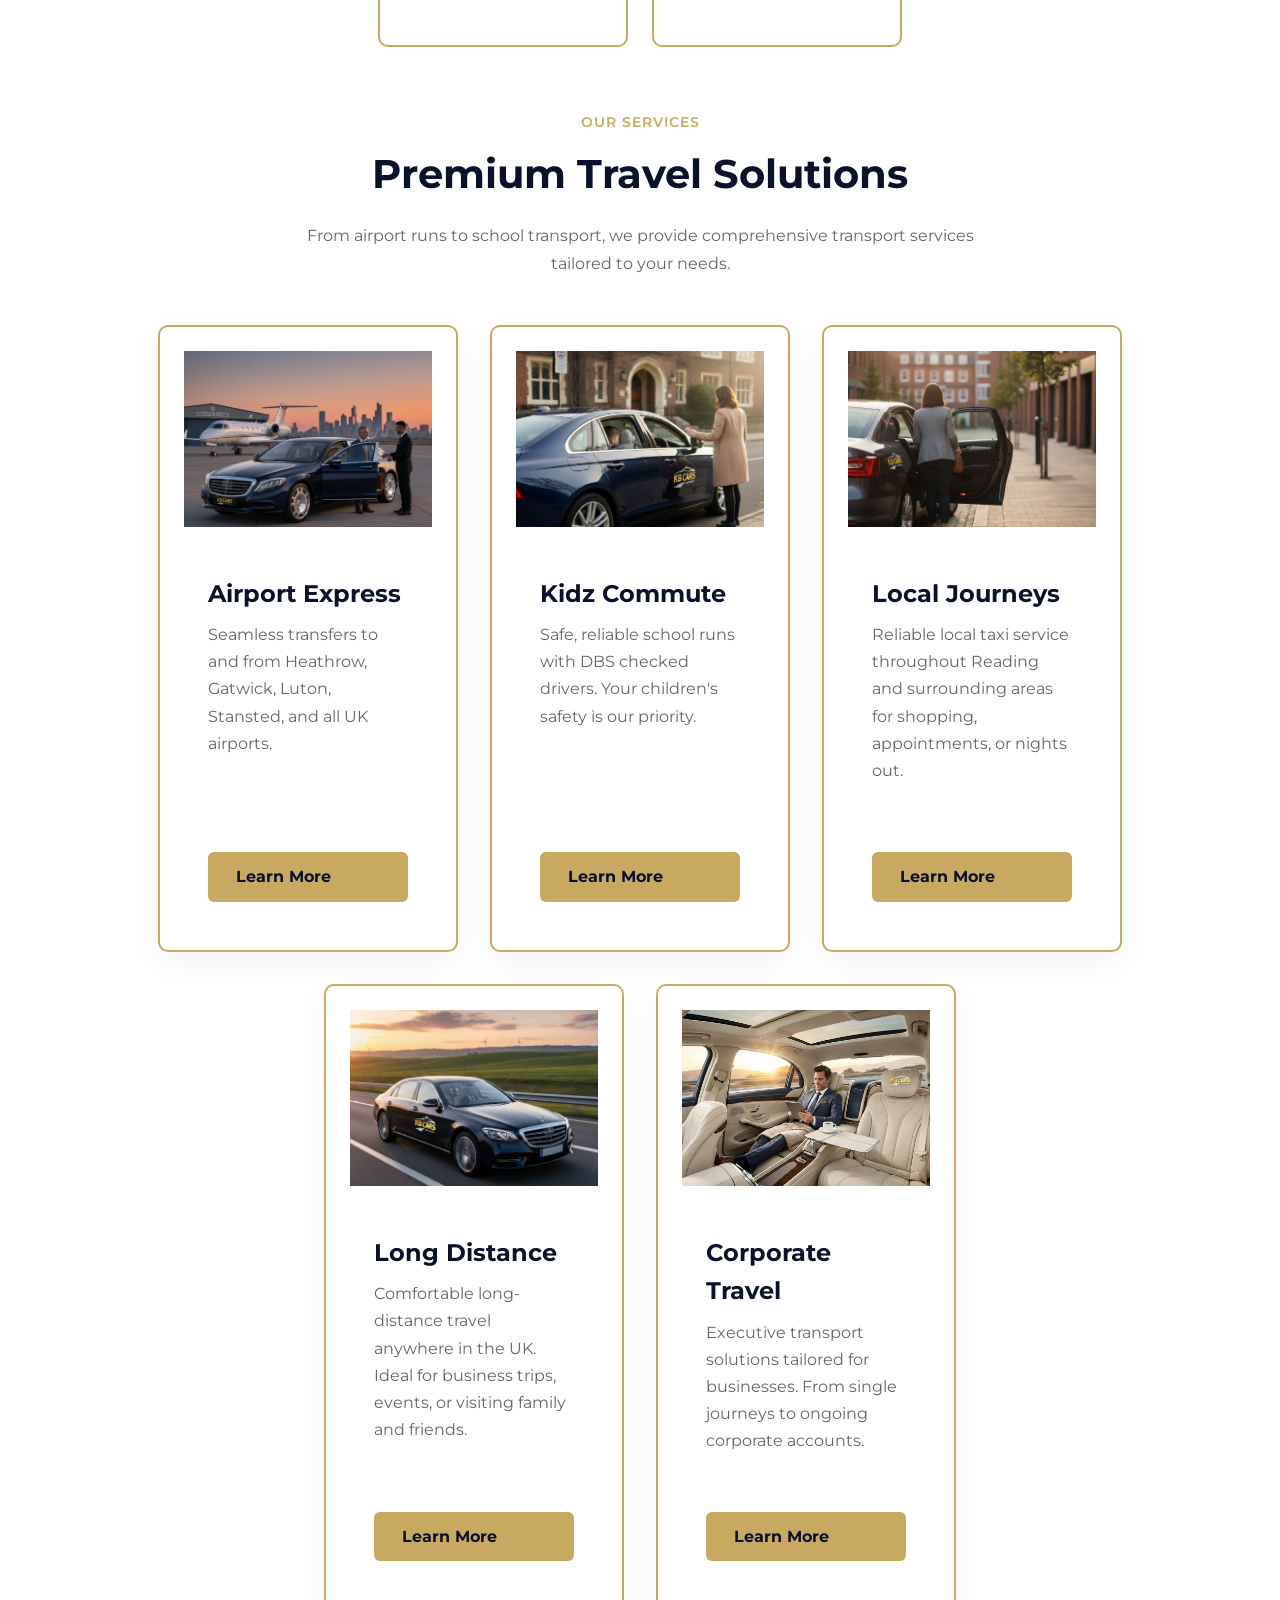
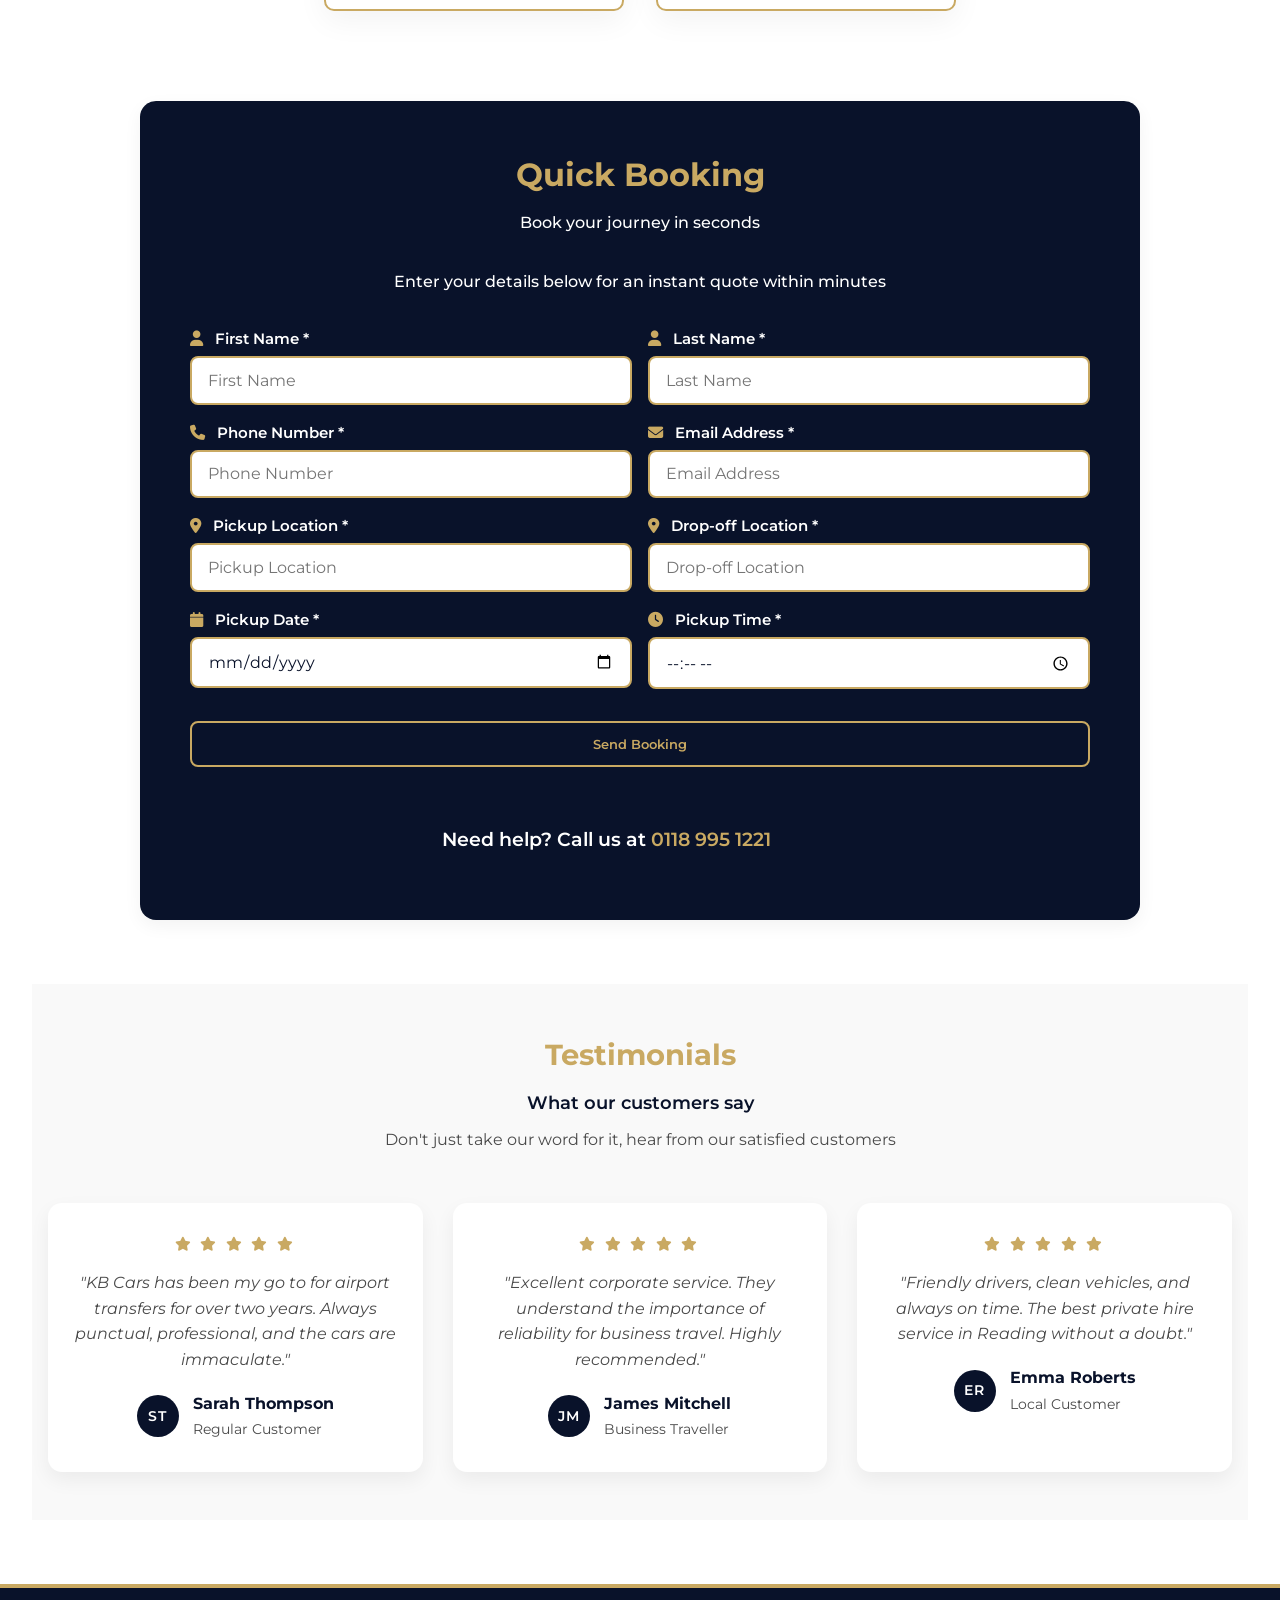
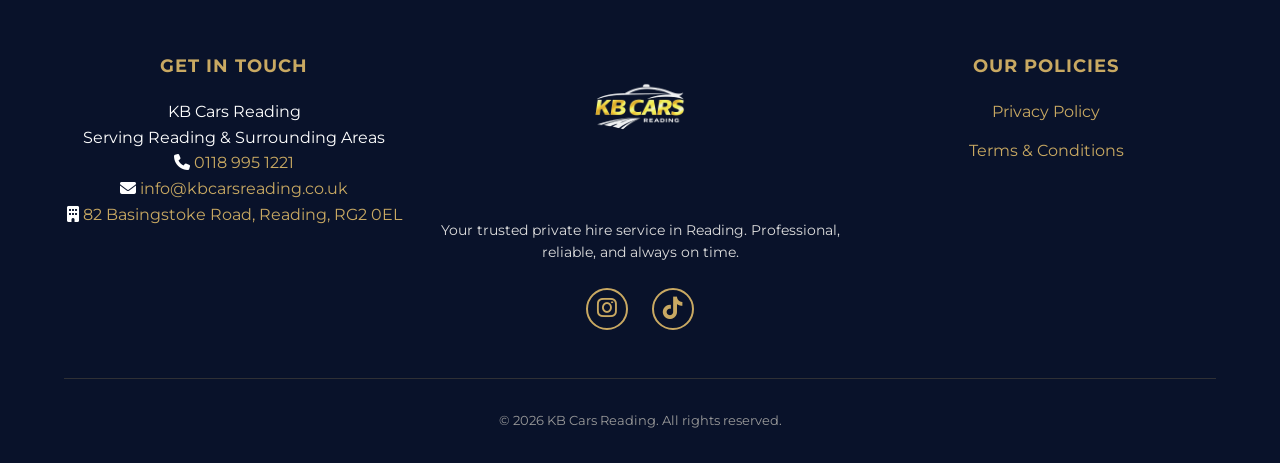
==== commit 35b7ffb2: "booking form logic change so it doesnt take user to another webpage" ====
--- a/index.html
+++ b/index.html
@@ -244,7 +244,8 @@
       <p class="intro">Book your journey in seconds </p>
       <p class="intro">Enter your details below for an instant quote within minutes</p>
 
-      <form class="quick-booking reveal" action="https://formsubmit.co/bookings@kbcarsreading.co.uk" method="POST">
+      <form id="booking-form" class="quick-booking reveal" action="https://formsubmit.co/bookings@kbcarsreading.co.uk"
+        method="POST">
 
         <!-- Customer Contact Details -->
         <div class="form-group">
@@ -297,6 +298,7 @@
 
         <!-- Submit -->
         <button class="btn-primary" type="submit">Send Booking</button>
+        <p id="form-message" class="form-message"></p>
       </form>
 
       <p class="cta-phone reveal fade-left">
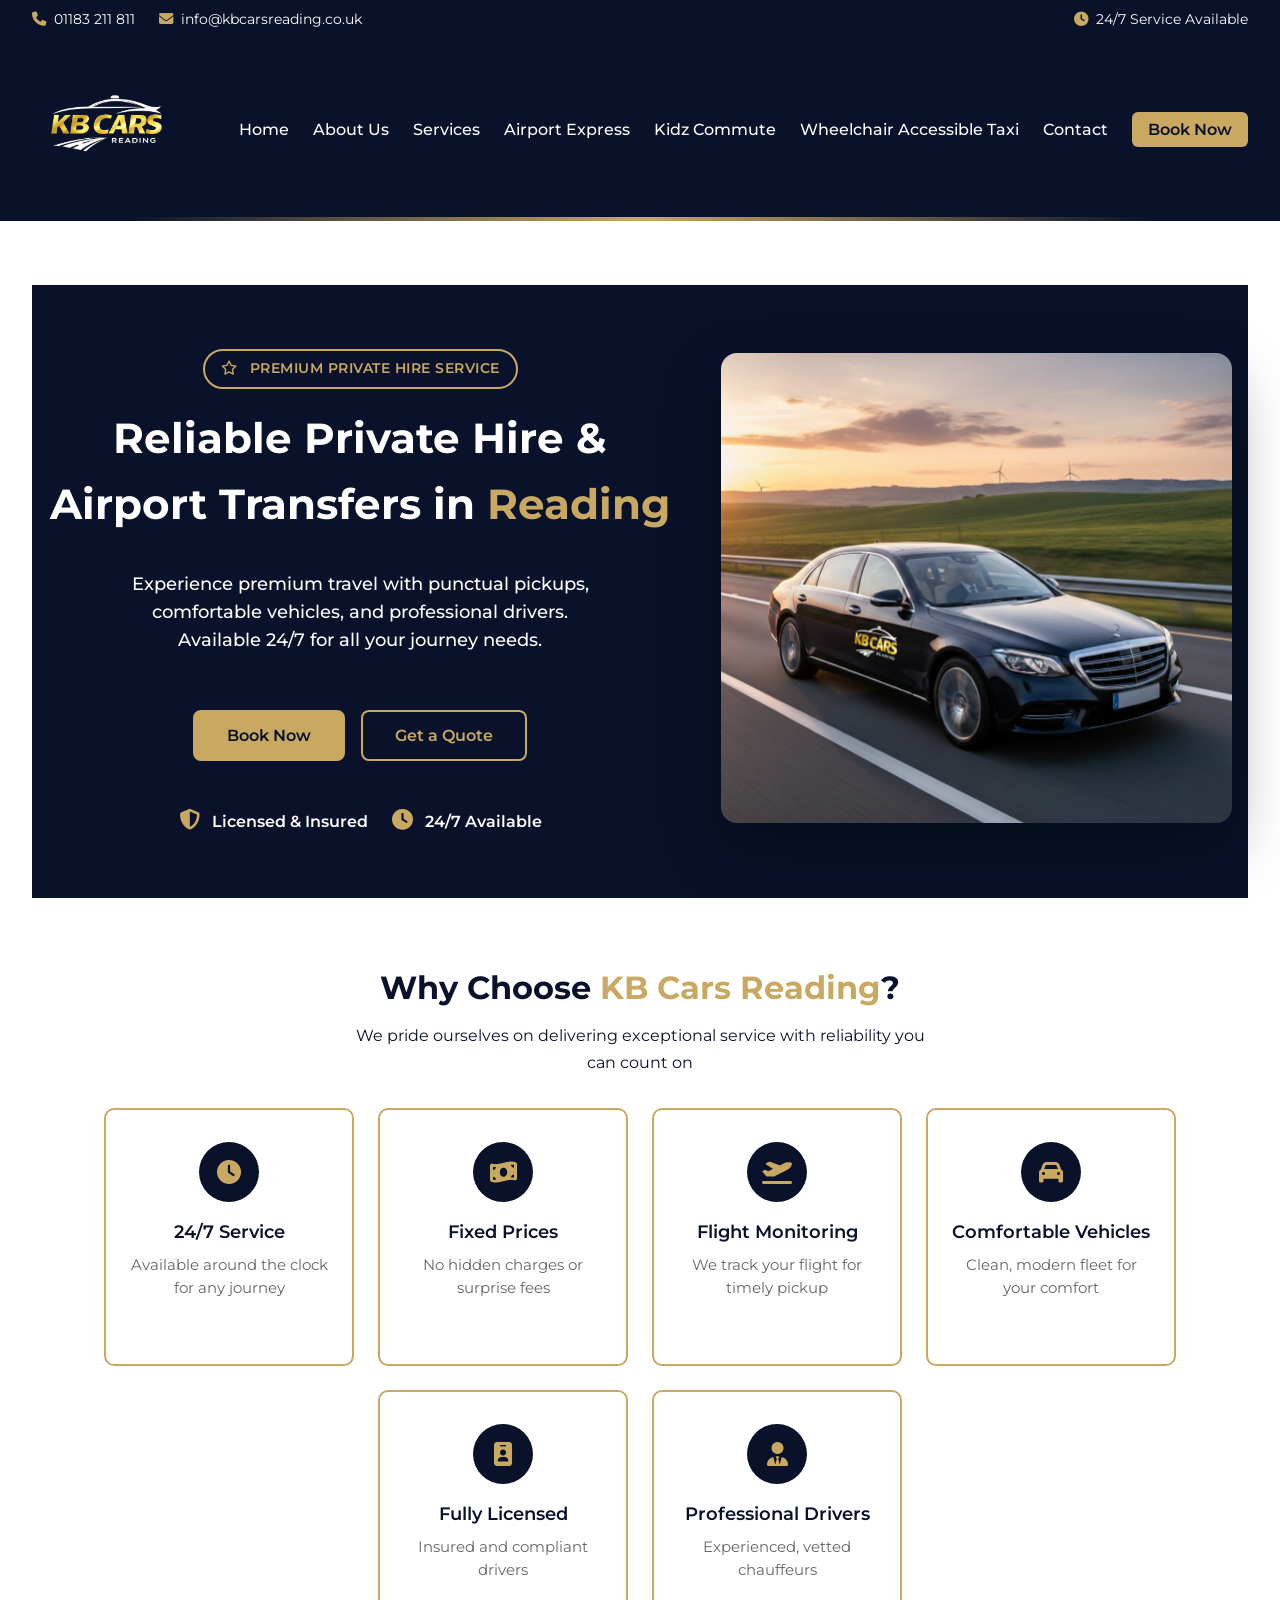
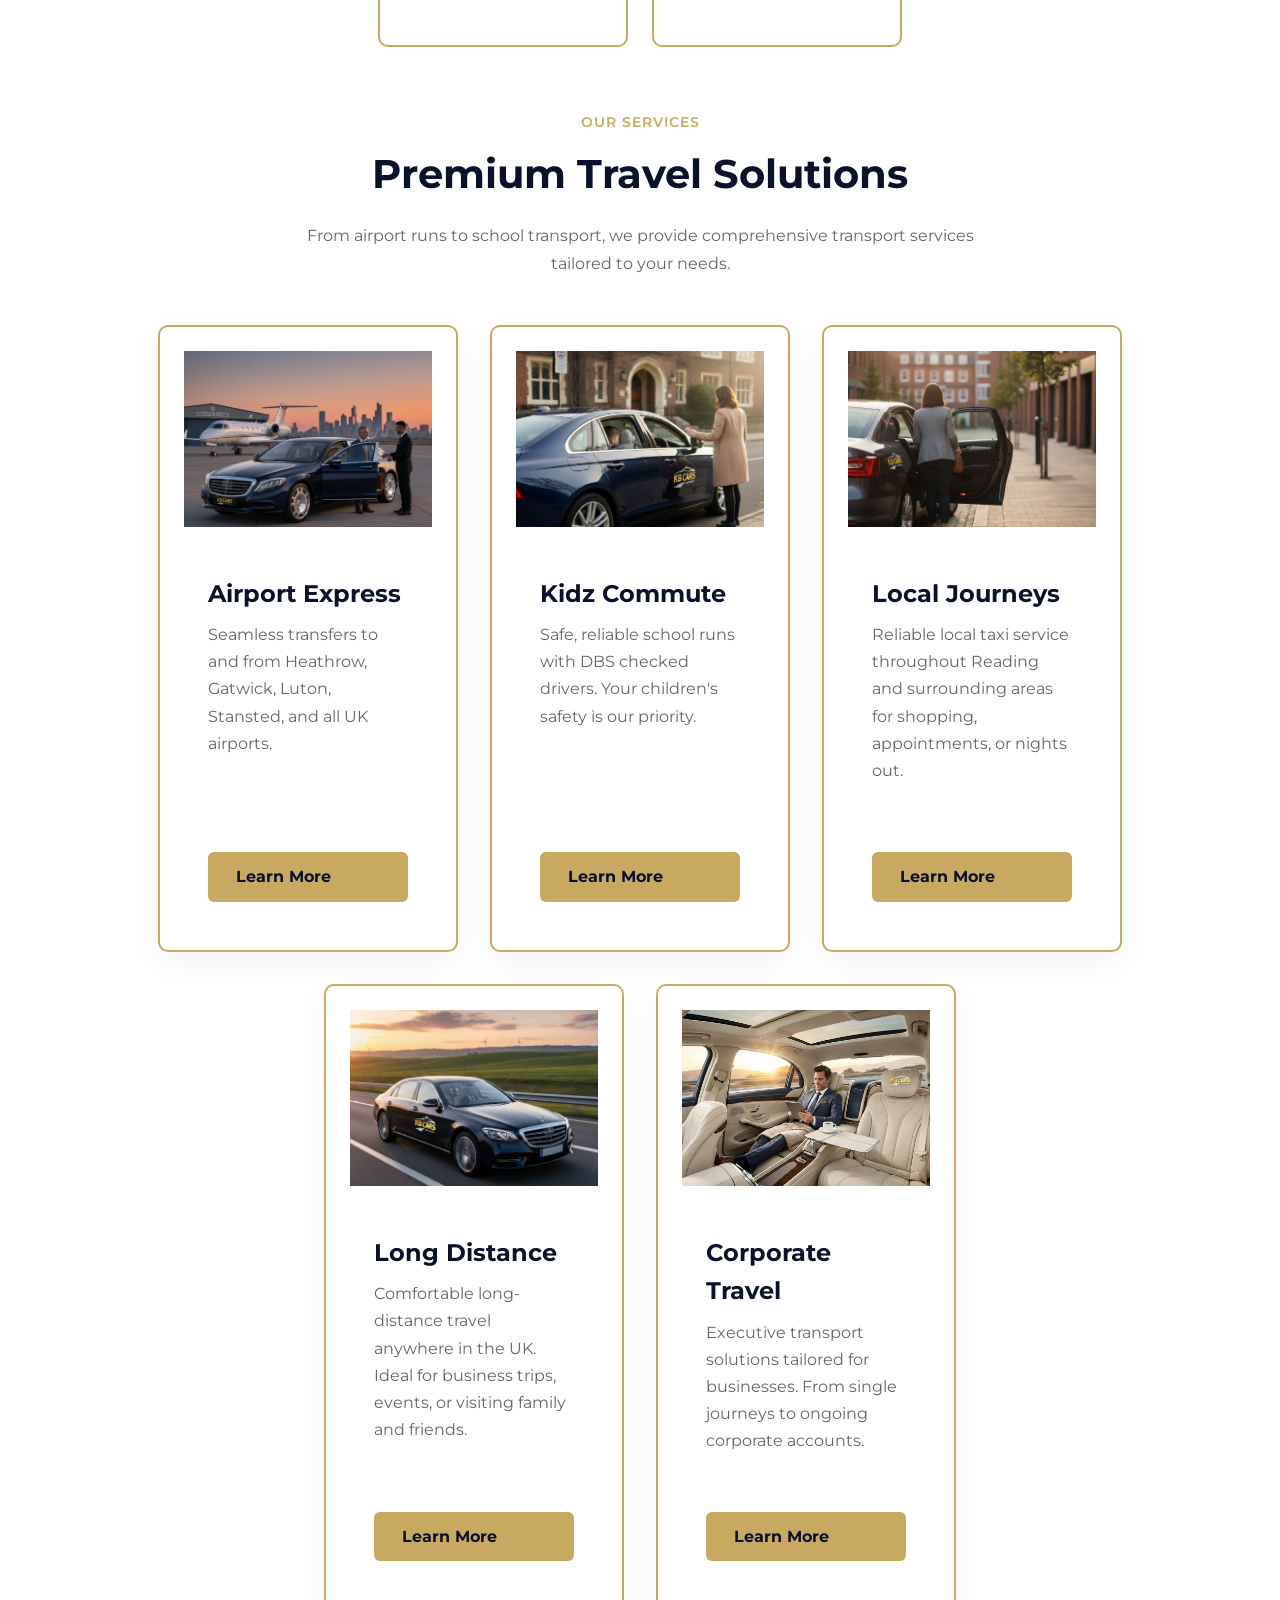
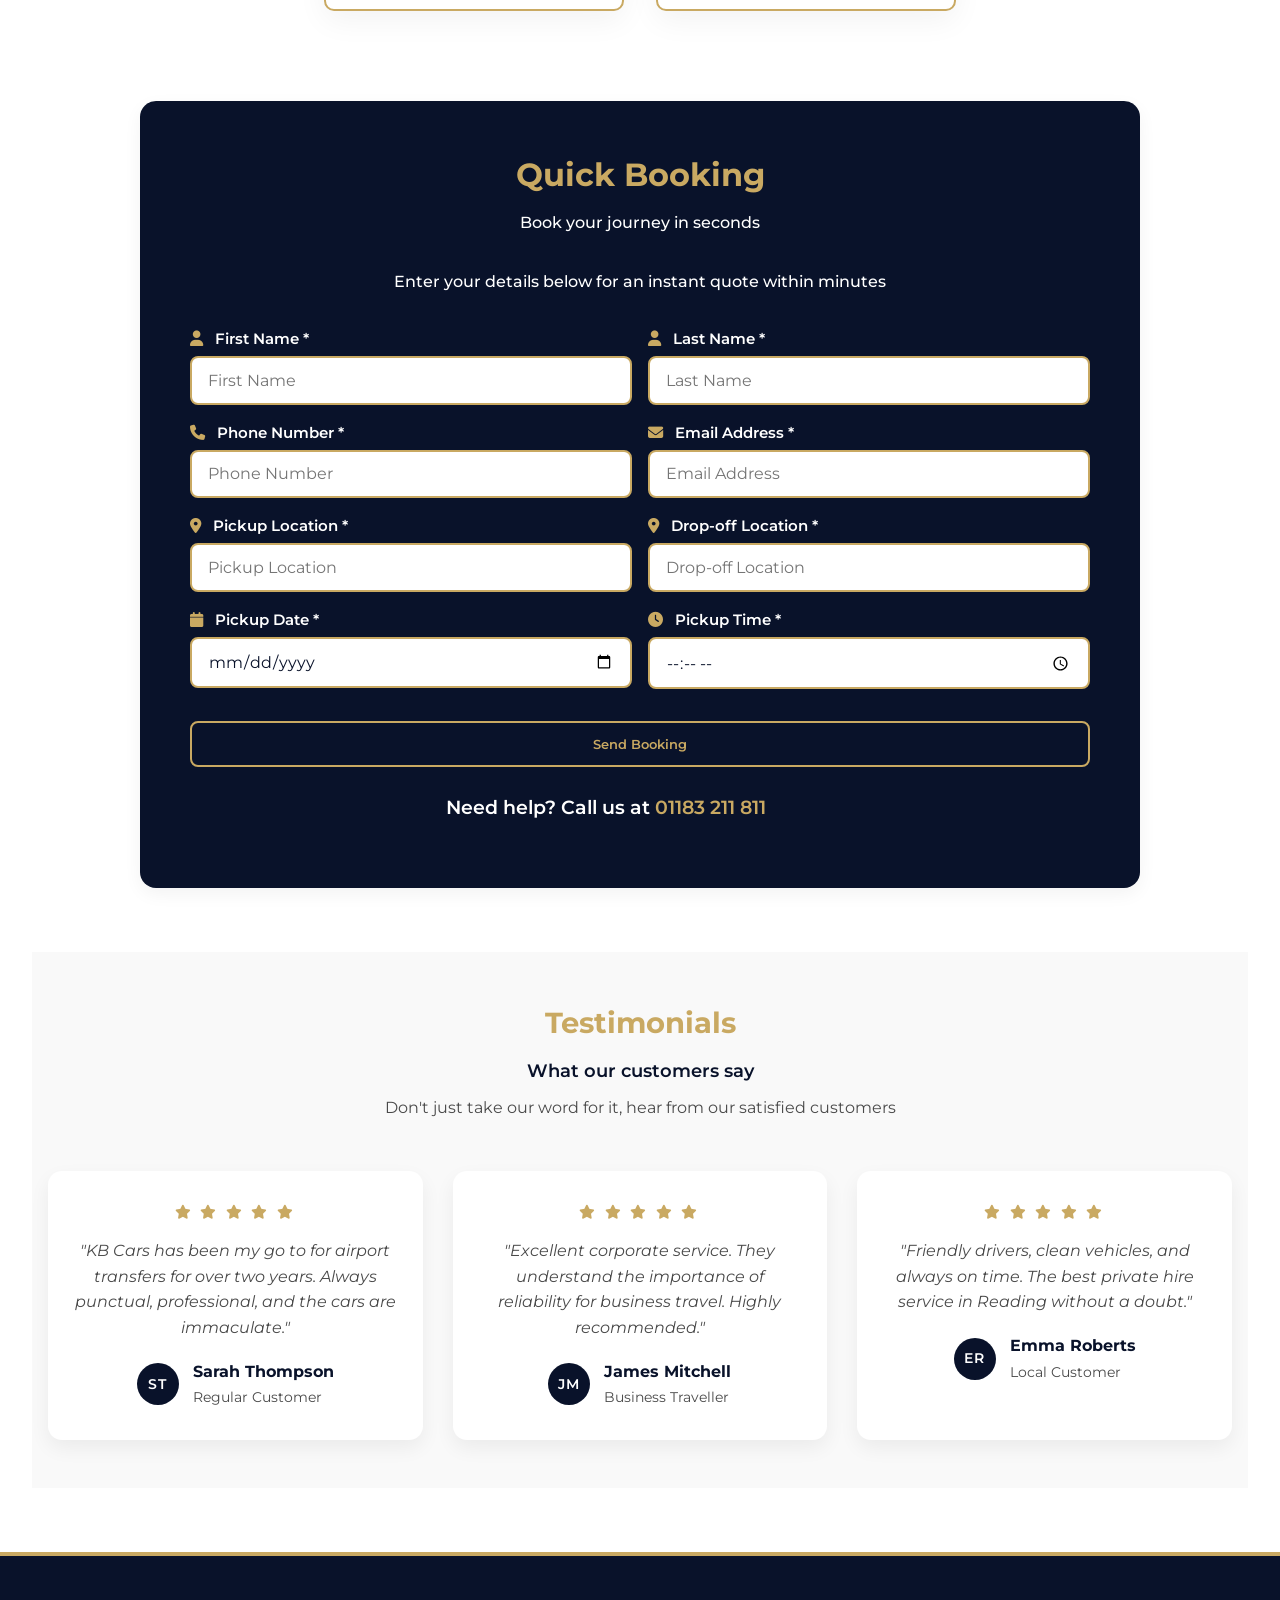
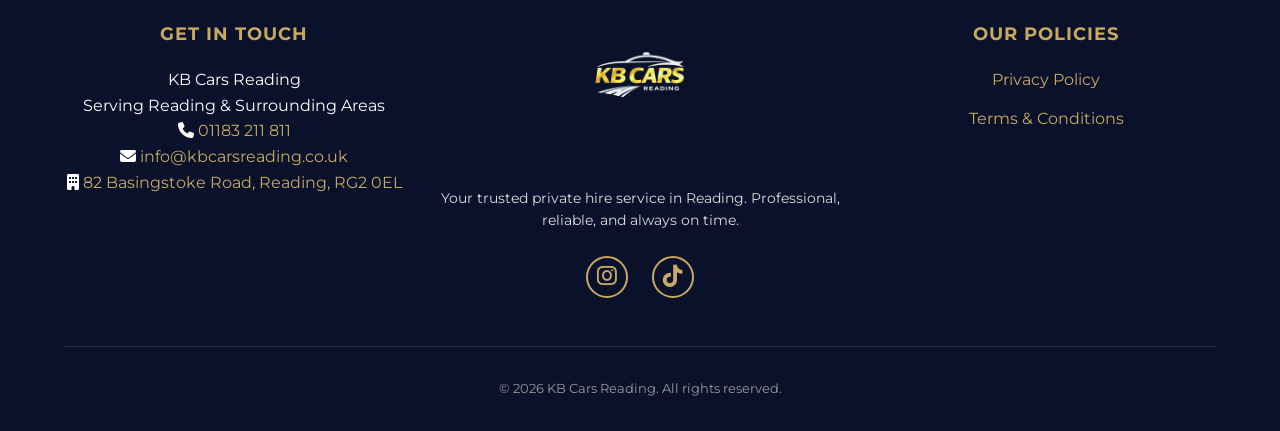
==== commit 538a0abd: "changed the phone number on all pahes" ====
--- a/index.html
+++ b/index.html
@@ -26,7 +26,7 @@
     <div class="top-bar-left">
       <span>
         <i class="fa-solid fa-phone"></i>
-        <a href="tel:+441234567890">0118 995 1221</a>
+        <a href="tel:+441183211811">01183 211 811</a>
       </span>
       <span>
         <i class="fa-solid fa-envelope"></i>
@@ -302,7 +302,7 @@
       </form>
 
       <p class="cta-phone reveal fade-left">
-        Need help? Call us at <a href="tel:01189951221">0118 995 1221</a>
+        Need help? Call us at <a href="tel:01183211811">01183 211 811</a>
       </p>
     </section>
 
@@ -368,7 +368,7 @@
         <h3>Get In Touch</h3>
         <p>KB Cars Reading</p>
         <p>Serving Reading & Surrounding Areas</p>
-        <p><i class="fa-solid fa-phone"></i> <a href="tel:01189951221">0118 995 1221</a></p>
+        <p><i class="fa-solid fa-phone"></i> <a href="tel:01183211811">01183 211 811</a></p>
         <p><i class="fa-solid fa-envelope"></i> <a href="mailto:info@kbcarsreading.co.uk">info@kbcarsreading.co.uk</a>
         </p>
         <p><i class="fa-solid fa-building"></i> <a>82 Basingstoke Road, Reading, RG2 0EL</a></p>
--- a/style.css
+++ b/style.css
@@ -4584,3 +4584,33 @@
     background: linear-gradient(to right, transparent, var(--accent-gold), transparent);
     margin: 4rem 0;
 }
+
+
+/* Booking form message */
+.form-message {
+    display: none;
+    margin-top: 15px;
+    font-size: 16px;
+    font-weight: 500;
+    padding: 10px;
+    border-radius: 6px;
+    text-align: center;
+}
+
+/* Success message */
+.form-message.success {
+    color: green;
+    background: #e6ffe6;
+}
+
+/* Error message */
+.form-message.error {
+    color: red;
+    background: #ffe6e6;
+}
+
+/* Disabled submit button */
+button:disabled {
+    opacity: 0.7;
+    cursor: not-allowed;
+}
